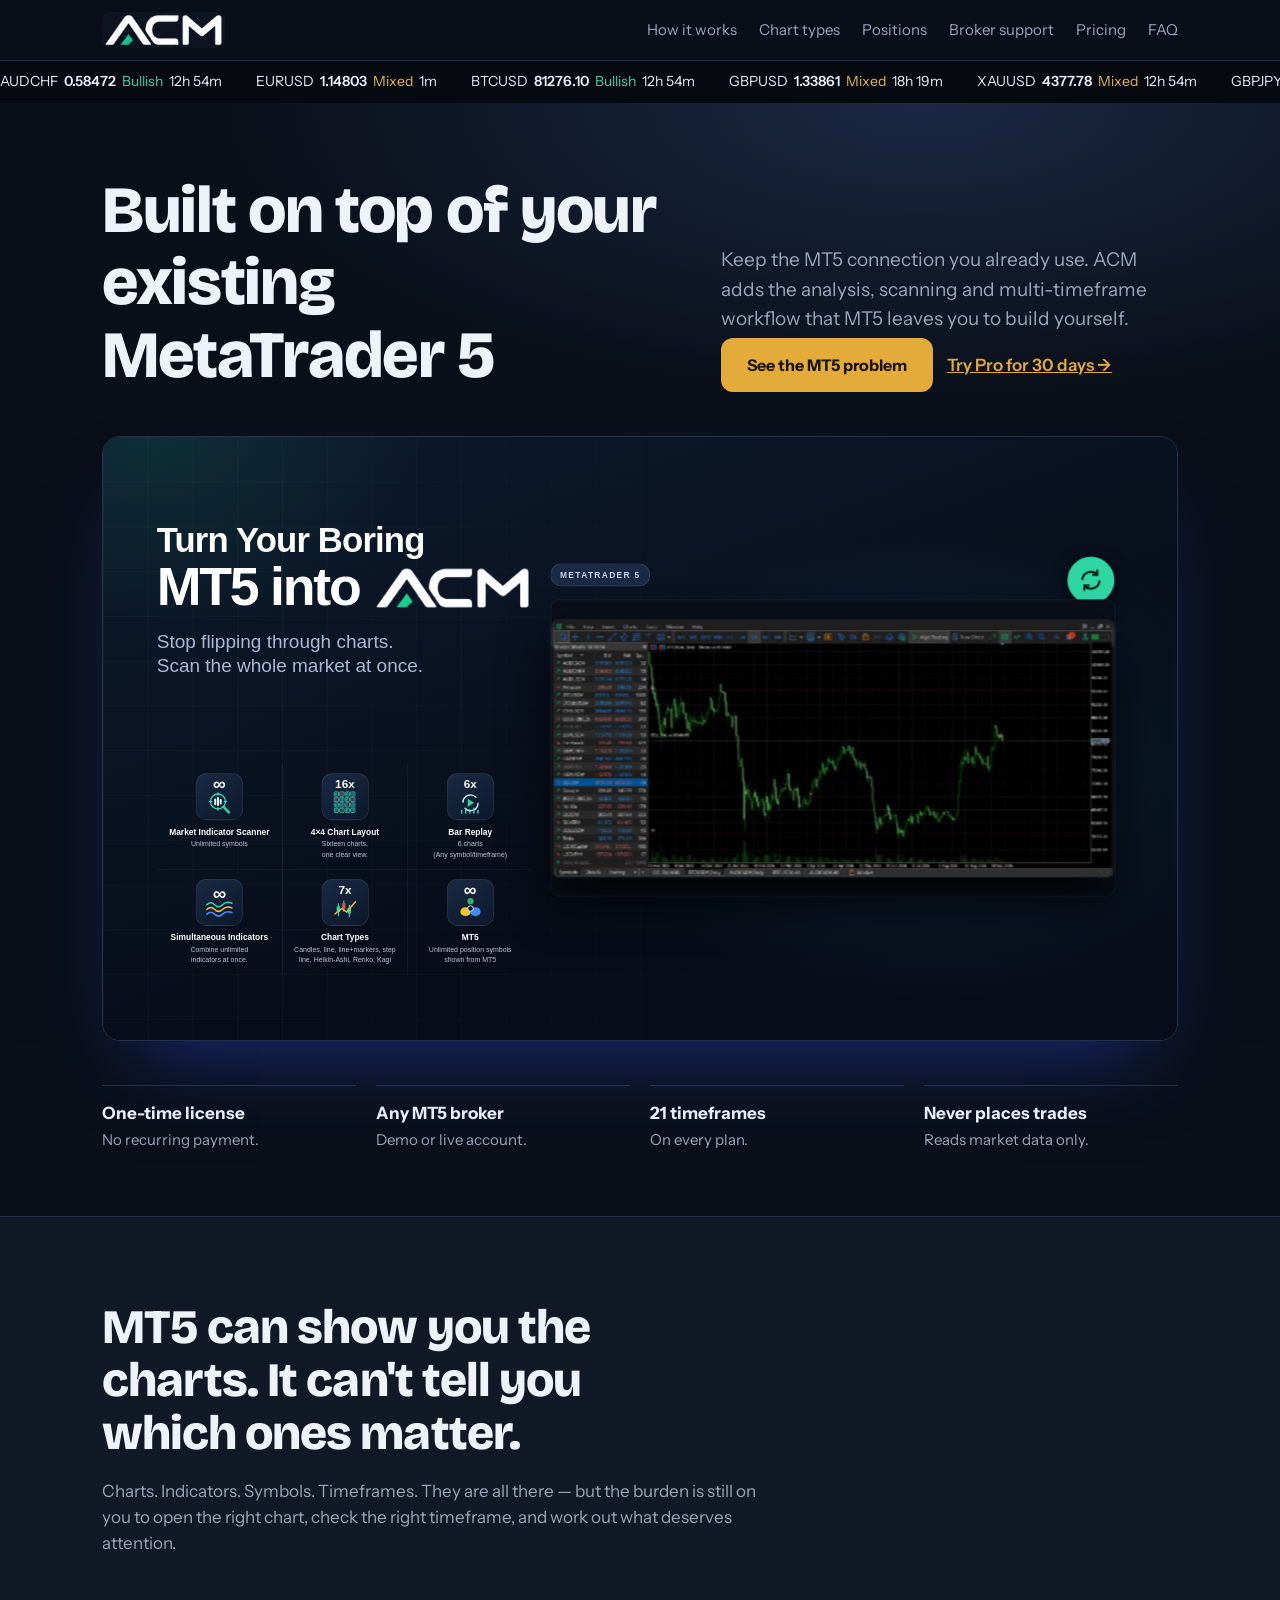
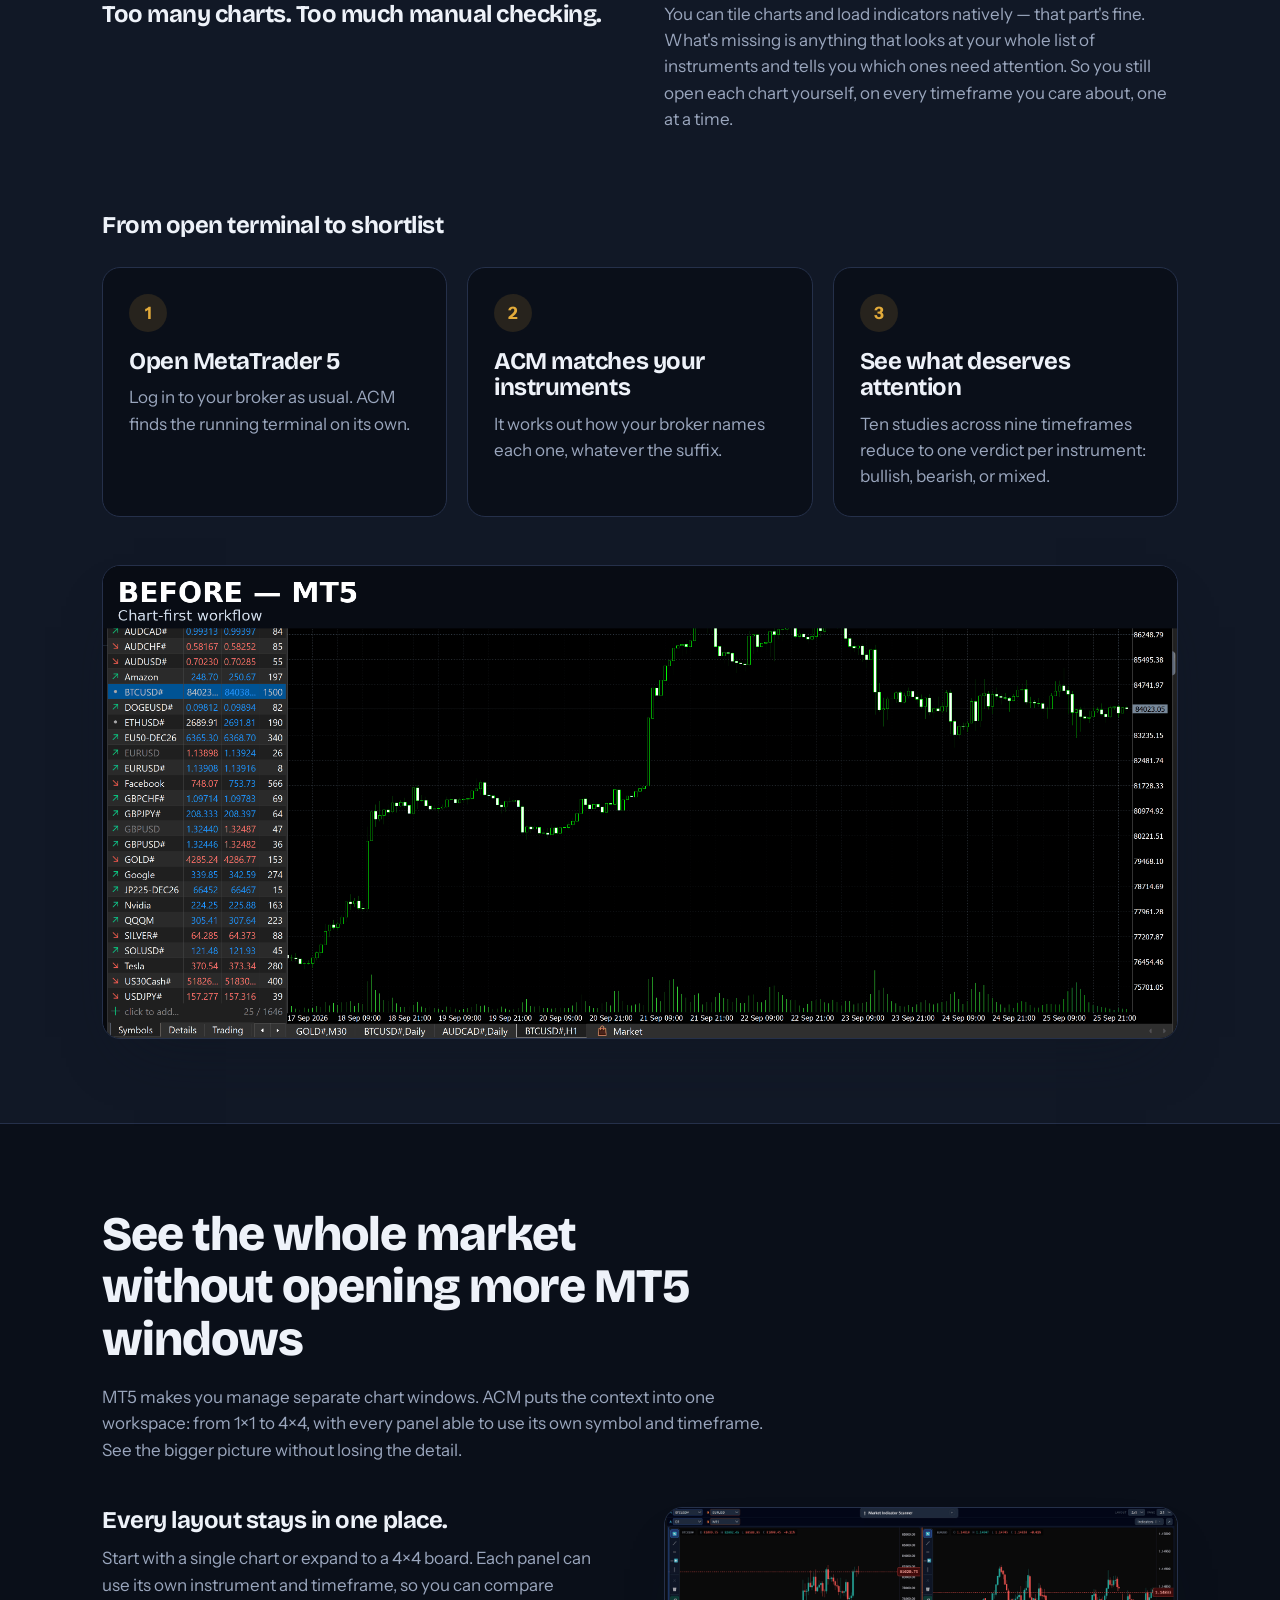
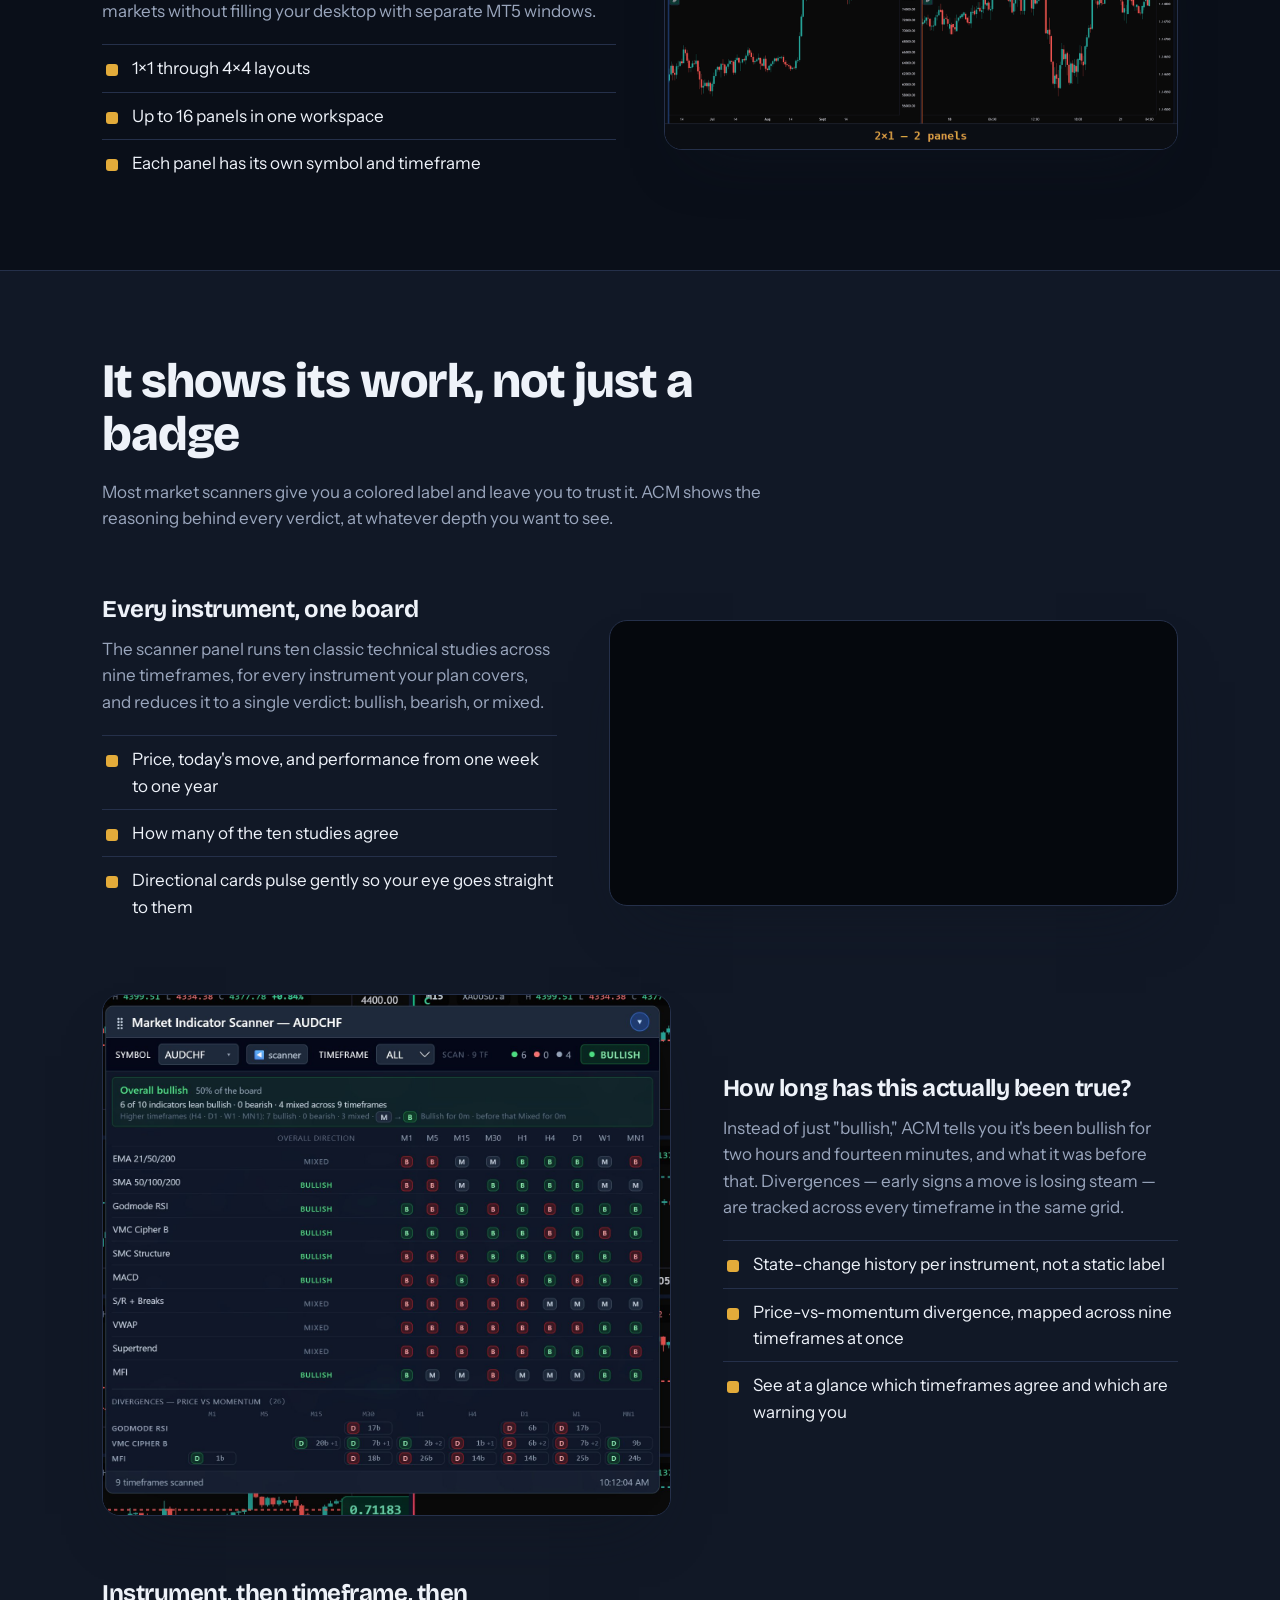
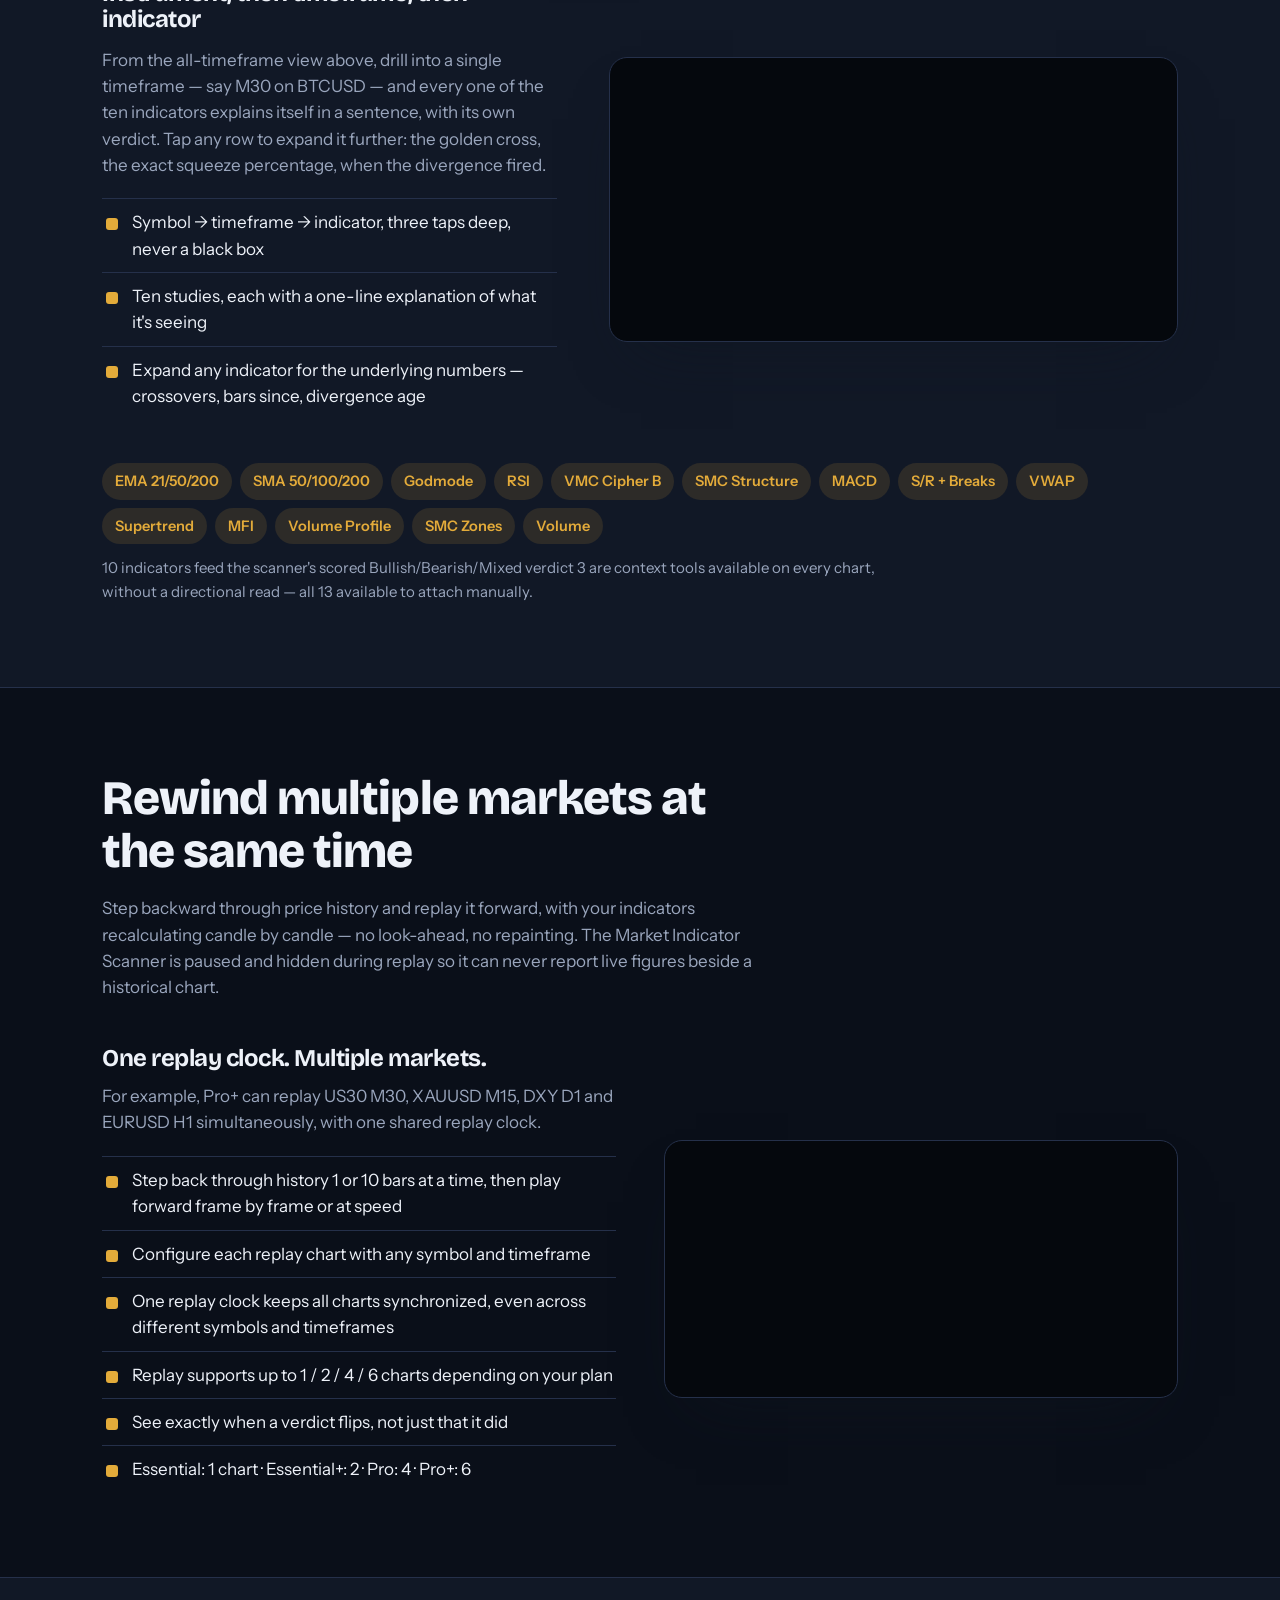
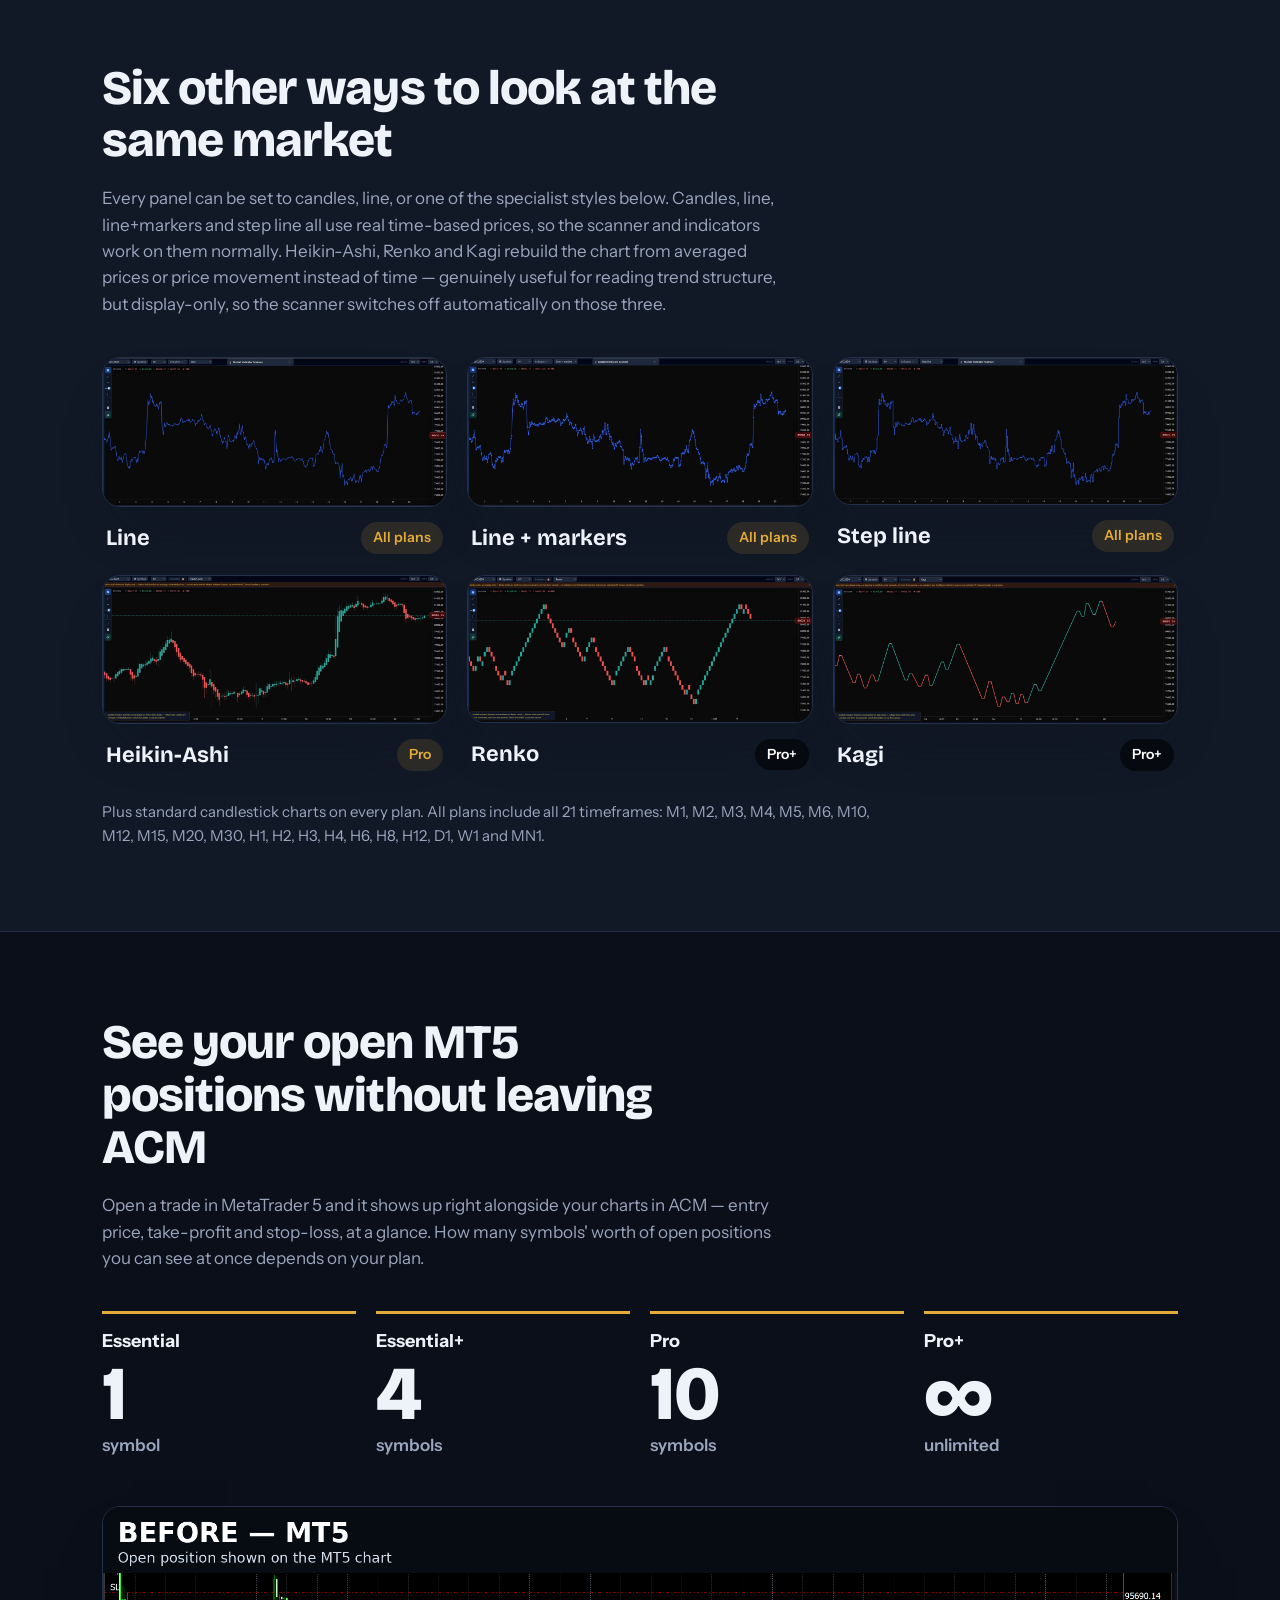
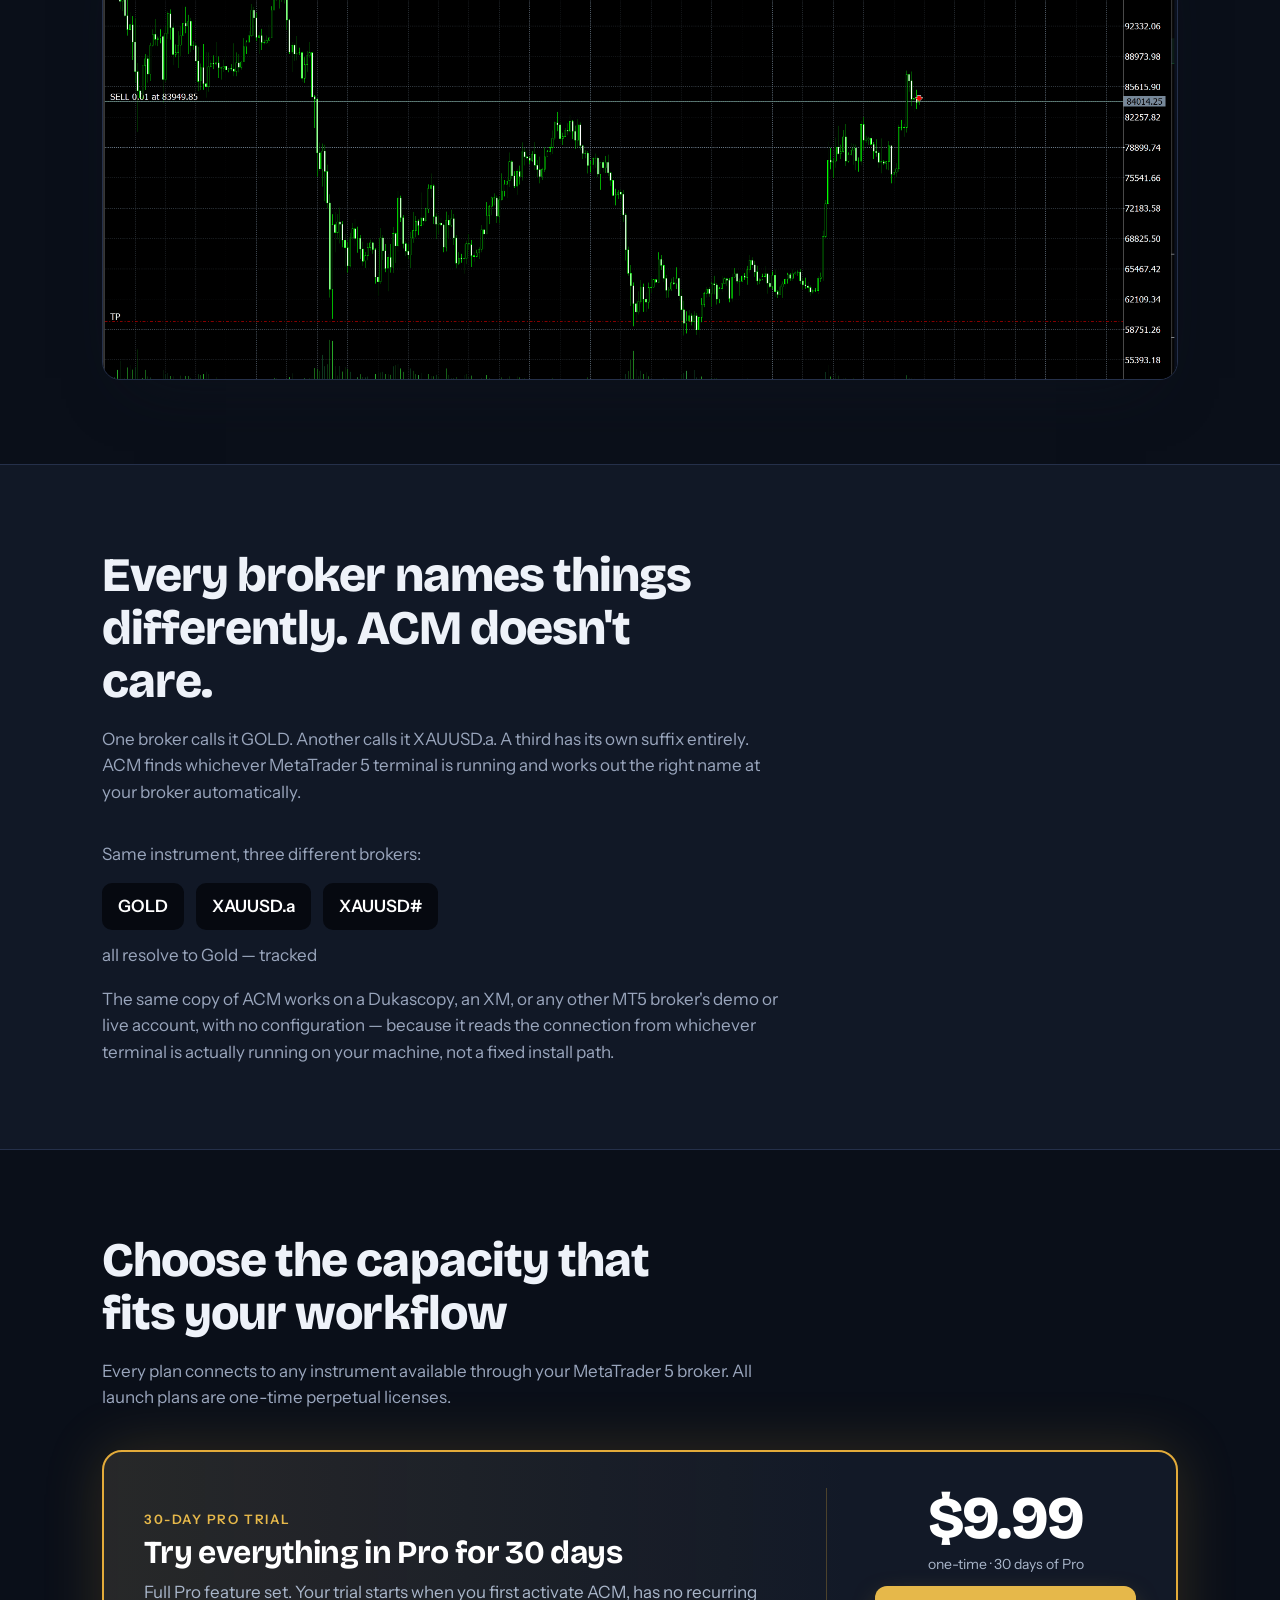
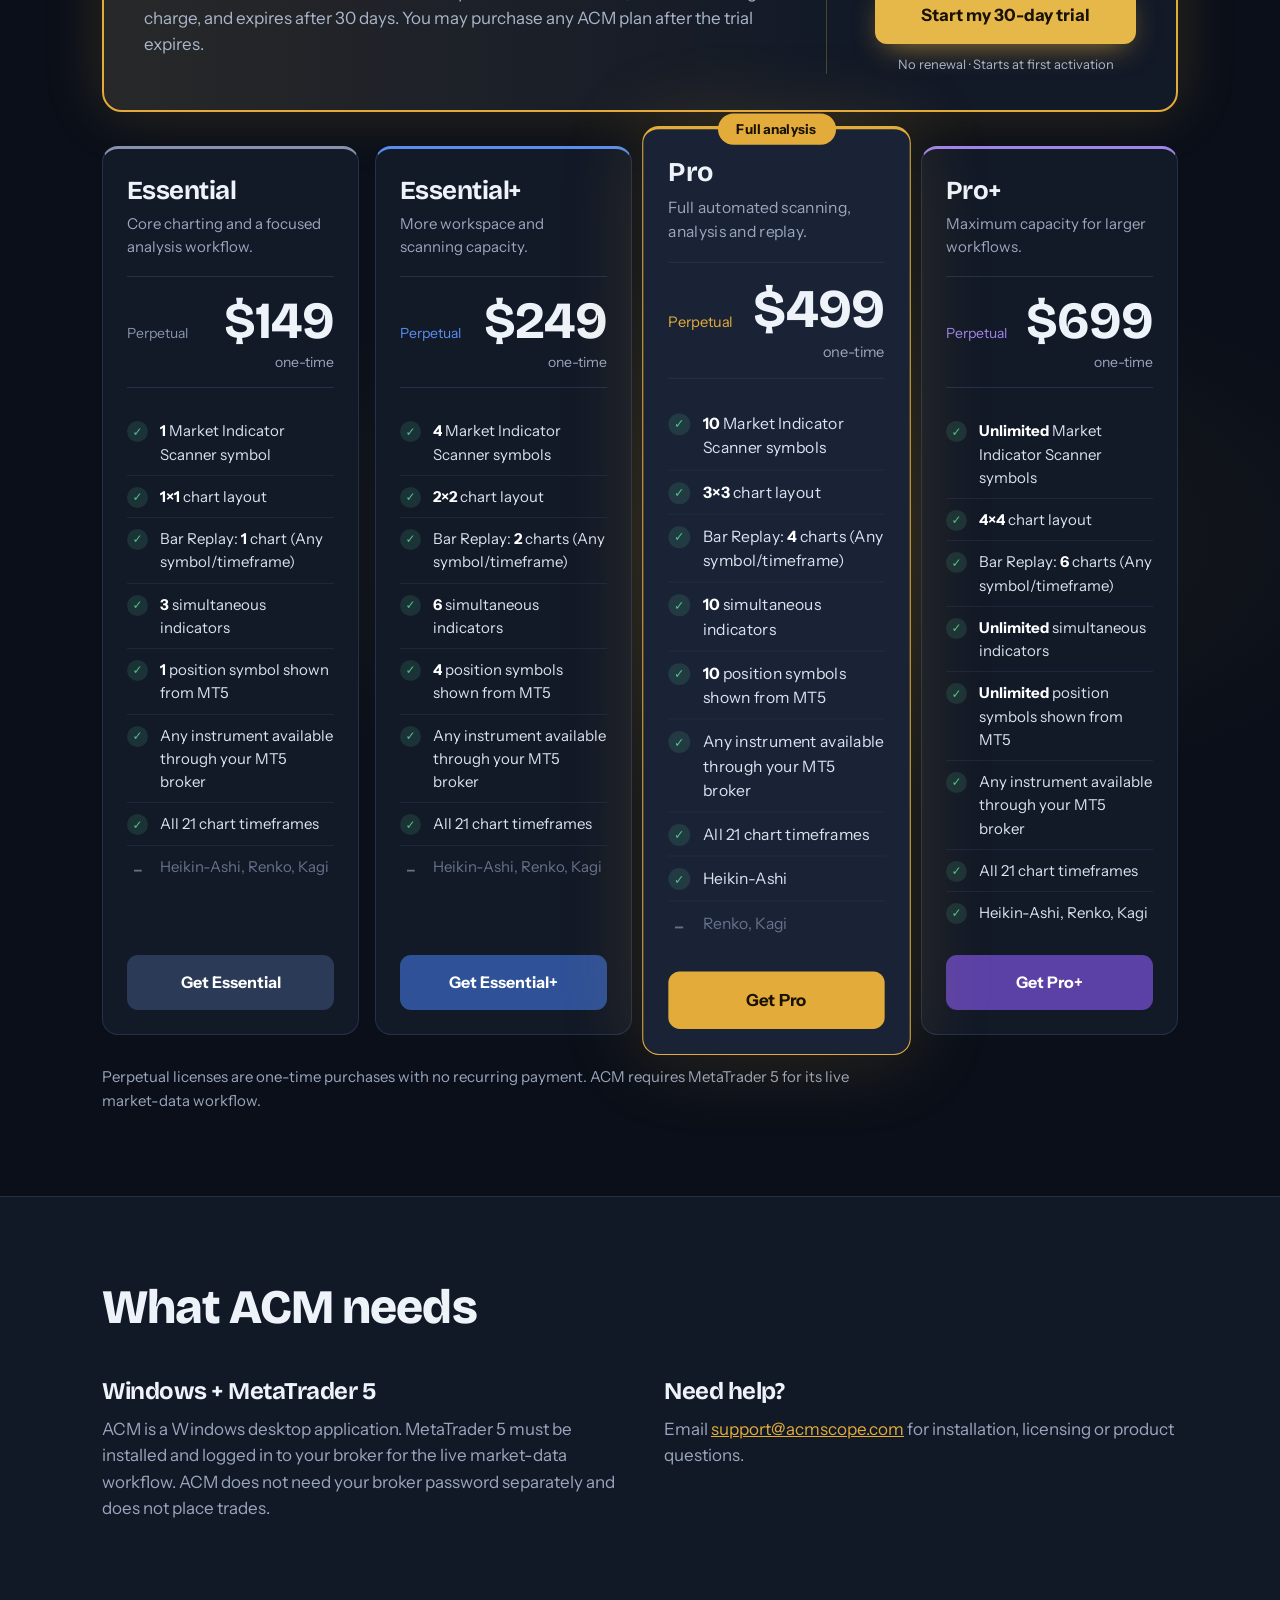
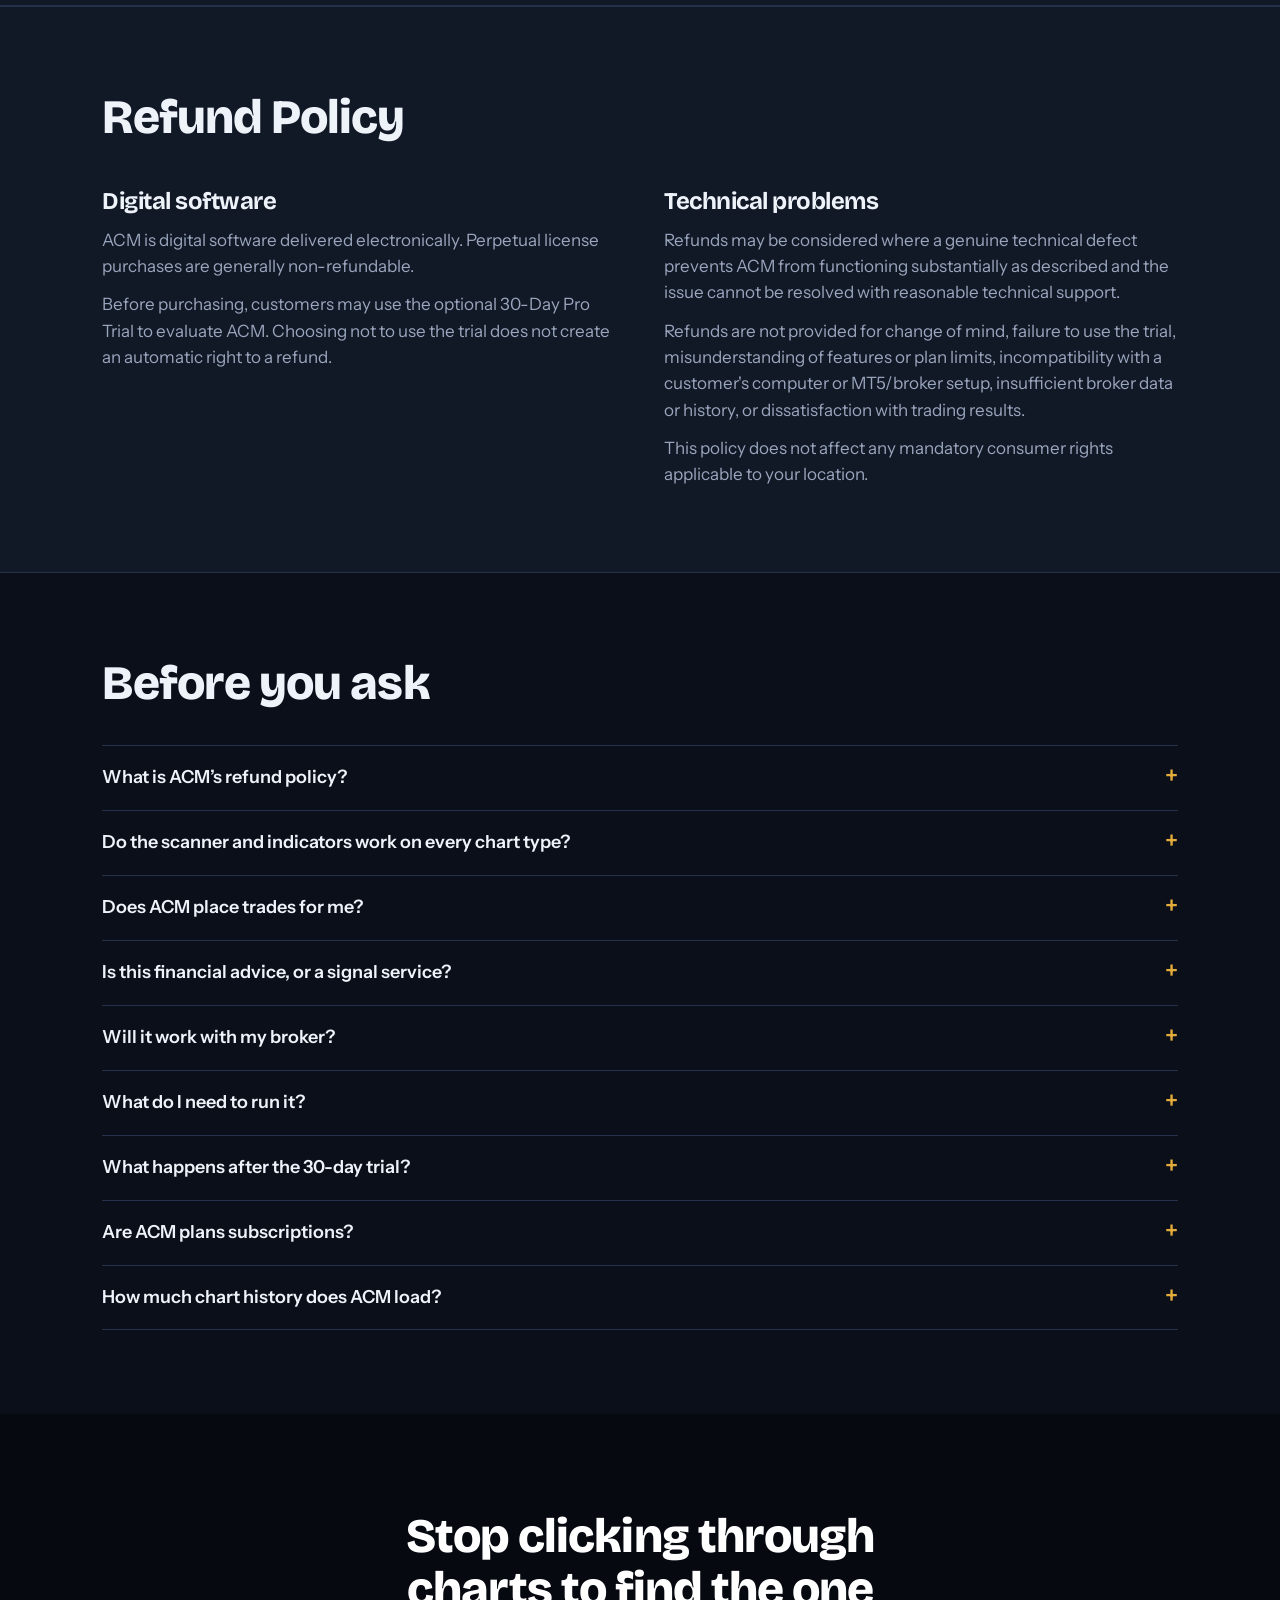
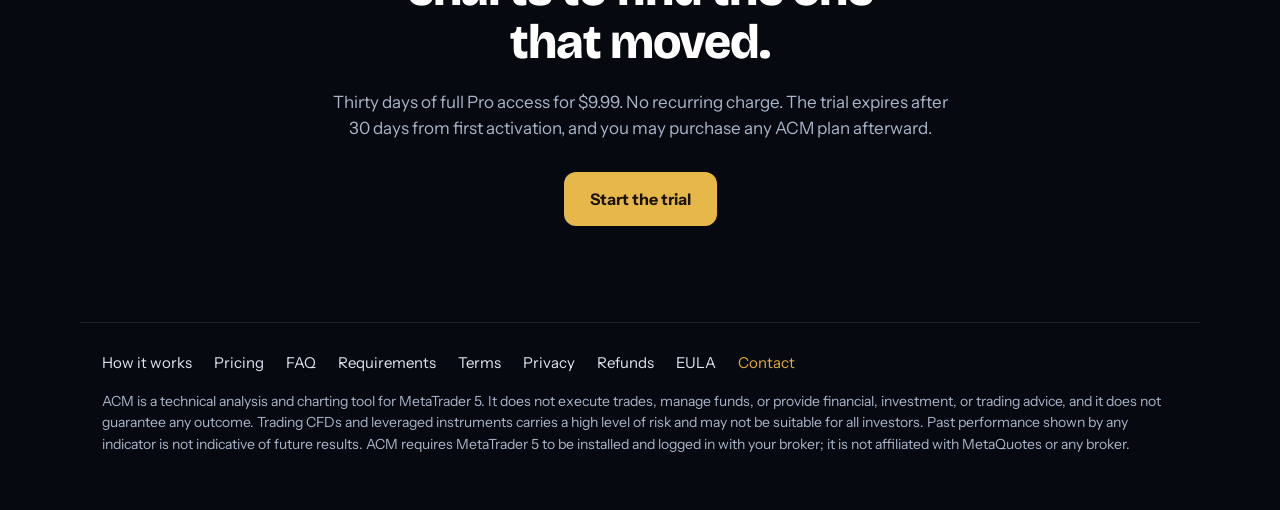
==== index.html @ 2127f586 "Add files via upload" ====
<!DOCTYPE html>
<html lang="en">
<head>
<meta charset="utf-8">
<meta name="viewport" content="width=device-width, initial-scale=1, viewport-fit=cover">
<title>ACM — The market scanner for MetaTrader 5</title>
<meta name="description" content="ACM watches every instrument you follow on MetaTrader 5, runs the technical analysis, and shows you which ones deserve your attention right now.">
<link rel="stylesheet" href="https://fonts.googleapis.com/css2?family=Bricolage+Grotesque:wght@600;700;800&family=Instrument+Sans:wght@400;500;600;700&display=swap">
<style>
:root{--bg:#0a0f19;--panel:#111826;--ink:#eef2f9;--mute:#9aa6bd;--line:#25304a;--night:#060910;--bull:#3fd3ae;--bear:#f0645a;--mix:#e6b84a;--acc:#e3ab3a;--accs:rgba(227,171,58,.13);color-scheme:dark;
box-sizing:border-box;padding-top:env(safe-area-inset-top,0px);padding-bottom:env(safe-area-inset-bottom,0px)}
*,*::before,*::after{box-sizing:inherit}
html{scroll-behavior:smooth;scroll-padding-top:70px}
body{margin:0;background:var(--bg);color:var(--ink);font-family:"Instrument Sans",system-ui,-apple-system,"Segoe UI",sans-serif;line-height:1.55;font-size:17px}
h1,h2,h3{font-family:"Bricolage Grotesque","Instrument Sans",sans-serif;letter-spacing:-.02em;line-height:1.1;margin:0}
a{color:inherit}
.w{max-width:1120px;margin:0 auto;padding:0 22px}
header{position:sticky;top:env(safe-area-inset-top,0px);z-index:9;background:color-mix(in srgb,var(--bg) 88%,transparent);backdrop-filter:blur(10px);border-bottom:1px solid var(--line)}
header .w{display:flex;align-items:center;justify-content:space-between;height:60px;gap:16px}
.logo{font-family:"Bricolage Grotesque",sans-serif;font-weight:800;font-size:24px;text-decoration:none;letter-spacing:-.03em}
nav{display:flex;gap:22px;font-size:15px;overflow-x:auto}
nav a{text-decoration:none;color:var(--mute);white-space:nowrap}nav a:hover{color:var(--ink)}
.tick{background:var(--night);color:#e8edf5;overflow:hidden;white-space:nowrap;font-size:14px}
.tick div{display:inline-flex;gap:34px;padding:10px 0;animation:slide 40s linear infinite}
.tick span b{margin:0 6px;font-weight:600}
.tick i{font-style:normal;margin-right:6px}
.bullish{color:var(--bull)}.mixed{color:var(--mix)}.bearish{color:var(--bear)}
.tick .bullish{color:#3fd3ae}.tick .mixed{color:#e6b84a}
@keyframes slide{to{transform:translateX(-50%)}}
@media (prefers-reduced-motion:reduce){.tick div{animation:none}.dot{animation:none!important}}
.hero{padding:72px 0 64px}
.hero .w{display:grid;grid-template-columns:1.05fr 1fr;gap:48px;align-items:center}
h1{font-size:clamp(38px,5.4vw,66px);font-weight:800}
.hero p{color:var(--mute);font-size:19px;max-width:46ch;margin:22px 0 30px}
.btn{display:inline-block;background:var(--acc);color:#1a1305;font-weight:700;padding:15px 26px;border-radius:12px;text-decoration:none;border:0;font-size:16px}
.btn:hover{background:#fff;color:#1a1305}.btn:focus-visible,a:focus-visible,summary:focus-visible{outline:3px solid var(--acc);outline-offset:3px}
.board{background:var(--night);border-radius:20px;padding:10px;box-shadow:0 30px 60px -30px rgba(15,22,32,.55)}
.row{display:grid;grid-template-columns:1fr auto auto;gap:14px;align-items:center;padding:14px 16px;border-radius:12px;color:#e8edf5;font-size:16px}
.row+.row{border-top:1px solid rgba(255,255,255,.07)}
.row .s{font-weight:700}.row .s small{display:block;font-weight:500;color:#9fb0c8;font-size:14px}
.pill{font-weight:700;font-size:14px;padding:5px 12px;border-radius:99px;display:inline-flex;align-items:center;gap:7px}
.pill.bullish{background:rgba(63,211,174,.14);color:#3fd3ae}.pill.mixed{background:rgba(230,184,74,.14);color:#e6b84a}
.dot{width:8px;height:8px;border-radius:50%;background:currentColor;animation:pulse 2s ease-in-out infinite}
@keyframes pulse{50%{opacity:.25}}
.row.up{background:rgba(63,211,174,.07)}
section{padding:84px 0}
section.alt{background:var(--panel);border-block:1px solid var(--line)}
h2{font-size:clamp(30px,3.9vw,48px);font-weight:800;max-width:20ch}
.lede{color:var(--mute);max-width:62ch;margin:18px 0 0}
.two{display:grid;grid-template-columns:1fr 1fr;gap:48px;margin-top:44px;align-items:start}
h3{font-size:24px;font-weight:700}
.two p{color:var(--mute);margin:12px 0 0}
ul.b{list-style:none;padding:0;margin:20px 0 0}
ul.b li{padding:10px 0 10px 30px;position:relative;border-top:1px solid var(--line)}
ul.b li::before{content:"";position:absolute;left:4px;top:19px;width:12px;height:12px;border-radius:3px;background:var(--acc)}
.grid16{display:grid;grid-template-columns:repeat(4,1fr);gap:8px;background:var(--night);padding:14px;border-radius:18px}
.grid16 i{aspect-ratio:1.5;border-radius:6px;background:#1c2738;display:block}
.grid16 i:nth-child(5n+1){background:linear-gradient(135deg,#1c2738,#2b4bdb)}
.grid16 i:nth-child(7n+2){background:linear-gradient(135deg,#1c2738,#0e9a78)}
.three{display:grid;grid-template-columns:repeat(3,1fr);gap:20px;margin-top:44px}
.card{background:var(--bg);border:1px solid var(--line);border-radius:18px;padding:26px}
.card p{color:var(--mute);margin:12px 0 0}
.chips{display:flex;flex-wrap:wrap;gap:8px;margin:44px 0 12px}
.chips span{background:var(--accs);color:var(--acc);font-weight:600;font-size:14.5px;padding:7px 13px;border-radius:99px}
.note{color:var(--mute);font-size:15px;max-width:80ch;margin:0}
.types{display:grid;grid-template-columns:repeat(3,1fr);gap:20px;margin-top:40px}
.type{background:var(--panel);border:1px solid var(--line);border-radius:18px;padding:22px 24px;display:flex;justify-content:space-between;align-items:center;font-family:"Bricolage Grotesque",sans-serif;font-weight:700;font-size:22px}
.type em{font-family:"Instrument Sans",sans-serif;font-style:normal;font-size:14px;font-weight:600;padding:5px 12px;border-radius:99px;background:var(--accs);color:var(--acc)}
.type.x em{background:var(--night);color:#fff}
.stats{display:grid;grid-template-columns:repeat(4,1fr);gap:20px;margin-top:40px}
.stat{border-top:3px solid var(--acc);padding-top:14px}
.stat .n{font-family:"Bricolage Grotesque",sans-serif;font-size:76px;font-weight:800;line-height:1}
.stat div:last-child{color:var(--mute);font-weight:600}.stat b{display:block;font-size:18px}
.map{display:flex;flex-wrap:wrap;align-items:center;gap:12px;margin-top:36px}
.map span{background:var(--night);color:#fff;font-weight:600;padding:10px 16px;border-radius:10px}
.map p{margin:0;flex-basis:100%;color:var(--mute)}
.trial{display:flex;flex-wrap:wrap;gap:18px 30px;justify-content:space-between;align-items:center;margin-top:40px;background:var(--night);color:#e8edf5;border-radius:20px;padding:28px 32px}
.trial small{color:#e6b84a;font-weight:600;font-size:15px}.trial h3{margin:4px 0 8px;color:#fff}.trial p{margin:0;color:#a9b6ca;max-width:64ch}
.trial a{background:#e6b84a;color:#1a1305;font-weight:700;padding:14px 24px;border-radius:12px;text-decoration:none}
.plans{display:grid;grid-template-columns:repeat(4,1fr);gap:16px;margin-top:34px;align-items:stretch}
.plan{position:relative;background:var(--panel);border:1px solid var(--line);border-radius:20px;padding:26px 22px;display:flex;flex-direction:column}
.plan.pro{border:2px solid var(--acc);transform:scale(1.04);box-shadow:0 30px 60px -30px rgba(43,75,219,.5)}
.plan .badge{position:absolute;top:-14px;left:22px;background:var(--acc);color:#fff;font-weight:700;font-size:13px;padding:4px 14px;border-radius:99px}
.plan h3{font-size:26px}.plan .t{color:var(--mute);font-size:15px;margin:6px 0 18px;min-height:46px}
.pr{padding:14px 0;border-block:1px solid var(--line);display:flex;align-items:baseline;justify-content:space-between;color:var(--mute);font-size:14px}
.pr b{font-family:"Bricolage Grotesque",sans-serif;font-size:46px;color:var(--ink);letter-spacing:-.03em}
.plan ul{list-style:none;padding:0;margin:14px 0 22px;flex:1;font-size:15px}
.plan li{padding:7px 0 7px 26px;position:relative}
.plan li::before{content:"✓";position:absolute;left:0;color:var(--bull);font-weight:700}
.plan li.n{color:var(--mute);opacity:.7}.plan li.n::before{content:"–";color:var(--mute)}
.plan .btn{text-align:center;background:var(--accs);color:var(--acc)}
.plan.pro .btn{background:var(--acc);color:#fff}.plan .btn:hover{background:var(--ink);color:var(--bg)}
details{border-top:1px solid var(--line);padding:18px 0}details:last-of-type{border-bottom:1px solid var(--line)}
summary{cursor:pointer;font-weight:600;font-size:18px;list-style:none;display:flex;justify-content:space-between;gap:20px}
summary::after{content:"+";font-size:24px;line-height:1;color:var(--acc)}details[open] summary::after{content:"–"}
details p{color:var(--mute);margin:12px 0 0;max-width:72ch}
.cta{background:var(--night);color:#fff;text-align:center;padding:96px 0}
.cta h2{margin:0 auto;max-width:18ch;color:#fff}.cta p{color:#a9b6ca;max-width:56ch;margin:20px auto 30px}
.cta .btn{background:#e6b84a;color:#1a1305}
footer{background:var(--night);color:#a9b6ca;padding:0 0 40px;font-size:14px}
footer .w{border-top:1px solid rgba(255,255,255,.1);padding-top:28px}
footer nav{margin-bottom:16px;color:#fff}footer nav a{color:#dfe6f2}
#pricing{background:radial-gradient(900px 400px at 62% 60%,rgba(227,171,58,.09),transparent 70%),#0a0f19;color:#eef2f9}
#pricing .lede,#pricing .note{color:#9aa6bd}
#pricing .trial{border:1px solid #25304a;background:linear-gradient(90deg,rgba(227,171,58,.10),transparent 70%),#121927}
#pricing .trial{display:grid;grid-template-columns:1fr auto;gap:0 56px;align-items:center;border:2px solid var(--acc);box-shadow:0 0 60px rgba(227,171,58,.18);padding:36px 40px}
.trial small{letter-spacing:.12em;font-size:13px}
.trial h3{font-size:32px}
#pricing .trial p{max-width:58ch;font-size:17px}
.tcta{display:flex;flex-direction:column;align-items:stretch;gap:10px;width:310px;padding-left:48px;border-left:1px solid rgba(227,171,58,.28);text-align:center}
.tprice b{display:block;font-family:"Bricolage Grotesque",sans-serif;font-size:60px;font-weight:800;line-height:1;color:#fff;letter-spacing:-.03em}
.tprice em{display:block;font-style:normal;font-size:14px;color:#a9b6ca;margin-top:6px}
.tcta span{font-size:13px;color:#a9b6ca}
#pricing .trial .tcta a{display:block;font-size:17px;padding:16px 20px;box-shadow:0 10px 30px -10px rgba(227,171,58,.7);transition:transform .15s}
#pricing .trial .tcta a:hover{transform:translateY(-2px);background:#fff}
@media (max-width:860px){#pricing .trial{grid-template-columns:1fr;gap:28px;padding:28px 24px}.tcta{width:auto;padding:24px 0 0;border-left:0;border-top:1px solid rgba(227,171,58,.28)}}
#pricing .plan{--a:#8593ad;background:#121927;border:1px solid #25304a;border-top:3px solid var(--a);border-radius:16px;padding:28px 24px 24px}
#pricing .plan:nth-child(2){--a:#5b8def}#pricing .plan:nth-child(3){--a:#e3ab3a}#pricing .plan:nth-child(4){--a:#a084ea}
#pricing .plan.pro{background:#1a2336;border-color:#e3ab3a;transform:scale(1.045);z-index:1;box-shadow:0 0 80px rgba(227,171,58,.18)}
#pricing .plan .badge{background:#e3ab3a;color:#1a1305;left:50%;transform:translateX(-50%);top:-15px;padding:5px 18px}
#pricing .plan h3{color:#eef2f9}#pricing .plan .t{color:#9aa6bd}
.pricebox{display:flex;align-items:baseline;justify-content:space-between;gap:8px;padding:18px 0;border-block:1px solid #25304a;margin-bottom:8px}
.pricebox .k{font-size:14px;color:var(--a)}
.pricebox .price{font-family:"Bricolage Grotesque",sans-serif;font-size:52px;font-weight:700;line-height:1;letter-spacing:-.02em;color:#eef2f9}
.pricebox .price span{font-family:"Instrument Sans",sans-serif;font-size:14px;font-weight:400;color:#9aa6bd;letter-spacing:0;display:block;margin:8px 0 0;text-align:right}
#pricing .plan li{color:#dbe2ef;padding:9px 0 9px 33px;border-bottom:1px solid rgba(37,48,74,.6)}
#pricing .plan li:last-child{border-bottom:0}#pricing .plan li b{color:#fff}
#pricing .plan li::before{width:21px;height:21px;border-radius:50%;background:rgba(79,195,138,.15);color:#4fc38a;font-size:12px;display:grid;place-items:center;top:11px}
#pricing .plan li.n{color:#66728b;opacity:1}#pricing .plan li.n::before{content:"–";background:none;color:#66728b;font-size:16px}
#pricing .plan .btn{background:#2b3a57;color:#fff;padding:15px;border-radius:11px}
#pricing .plan:nth-child(2) .btn{background:#2f5197}#pricing .plan:nth-child(4) .btn{background:#5b41a6}
#pricing .plan.pro .btn{background:#e3ab3a;color:#1a1305}#pricing .plan .btn:hover{filter:brightness(1.14)}
.logo img{height:36px;width:auto;display:block;border-radius:8px}
.hero .w{display:block}.hh{display:grid;grid-template-columns:1.25fr 1fr;gap:48px;align-items:end;margin-bottom:44px}.hh p{margin:0 0 4px}
.media{border-radius:18px;overflow:hidden;border:1px solid var(--line);background:#05080d;box-shadow:0 30px 60px -32px rgba(15,22,32,.6)}
.media img,.media video{display:block;width:100%;height:auto}
.hero .media{box-shadow:0 40px 80px -36px rgba(43,75,219,.55)}
.srow{display:grid;grid-template-columns:1fr 1.25fr;gap:52px;align-items:center;margin-top:64px}.srow.rev{grid-template-columns:1.25fr 1fr}.srow.rev>.media{order:-1}
.srow p{color:var(--mute);margin:14px 0 0}
.types .type{display:block;padding:0;background:none;border:0;margin:0}
.types figcaption{display:flex;justify-content:space-between;align-items:center;padding:14px 4px 0;font-family:"Bricolage Grotesque",sans-serif;font-weight:700;font-size:22px}
.after{margin-top:48px}
@media (max-width:960px){.hh,.srow,.srow.rev{grid-template-columns:1fr;gap:28px}.srow.rev>.media{order:0}}
.hero{background:radial-gradient(1000px 420px at 72% 0%,rgba(91,141,239,.20),transparent 70%)}
.navcta{background:var(--acc);color:#1a1305;font-weight:700;font-size:14px;padding:9px 16px;border-radius:10px;text-decoration:none;white-space:nowrap}
.navcta:hover{background:#fff}
a[href^="mailto"]{color:var(--acc)}
.facts{display:grid;grid-template-columns:repeat(4,1fr);gap:20px;margin-top:44px}
.facts div{border-top:1px solid var(--line);padding-top:14px}.facts b{display:block;font-size:17px}.facts span{color:var(--mute);font-size:15px}
.steps{display:grid;grid-template-columns:repeat(3,1fr);gap:20px;margin-top:28px}
.step{background:var(--bg);border:1px solid var(--line);border-radius:18px;padding:26px}
.step i{font-style:normal;display:grid;place-items:center;width:38px;height:38px;border-radius:50%;background:var(--accs);color:var(--acc);font-weight:800;margin-bottom:16px}
.step p{color:var(--mute);margin:10px 0 0}
@media (max-width:960px){.facts{grid-template-columns:repeat(2,1fr)}.steps{grid-template-columns:1fr}}
@media (max-width:960px){.hero .w,.two{grid-template-columns:1fr}.three,.types{grid-template-columns:1fr}.stats,.plans{grid-template-columns:repeat(2,1fr)}.plan.pro{transform:none}}
@media (max-width:560px){.stats,.plans{grid-template-columns:1fr}header nav{display:none}}

/* ACM animated hero (scoped) */
#acm-hero{width:100%;position:relative;overflow:hidden;background:#070d18;border-radius:18px;border:1px solid var(--line);box-shadow:0 40px 80px -36px rgba(43,75,219,.55)}#acm-hero *{box-sizing:border-box;margin:0}#acm-hero h3,#acm-hero p,#acm-hero em{font-family:inherit;letter-spacing:normal;line-height:normal;max-width:none}#acm-hero .item h3{font-size:15px;font-weight:700;margin-bottom:6px}#acm-hero .item p{color:#b9c4dc;font-size:12.5px;line-height:1.4}#acm-hero .h .c{font-family:inherit}#acm-hero #acm-stage{position:absolute;left:0;top:0;width:1920px;height:1080px;transform-origin:0 0;overflow:hidden;color:#fff;font-family:"Helvetica Neue",Arial,"Liberation Sans",sans-serif}#acm-hero .bg{position:absolute;inset:0;background:radial-gradient(900px 600px at 78% 55%,#1b4a6a55,transparent 70%),radial-gradient(700px 500px at 5% 0%,#12805f33,transparent 70%),linear-gradient(160deg,#0d1a2e,#070d18 65%)}#acm-hero .grid{position:absolute;inset:0;background-image:linear-gradient(#ffffff08 1px,transparent 1px),linear-gradient(90deg,#ffffff08 1px,transparent 1px);background-size:80px 80px;-webkit-mask-image:linear-gradient(90deg,#000,transparent 85%);mask-image:linear-gradient(90deg,#000,transparent 85%)}#acm-hero .h{position:absolute;left:96px;top:150px;width:760px}#acm-hero .h .a{font-size:62px;font-weight:700;letter-spacing:-1.5px;line-height:1.1}#acm-hero .h .b{font-size:96px;font-weight:800;letter-spacing:-4px;line-height:1.05;white-space:nowrap}#acm-hero .h .c{font-size:34px;line-height:1.3;color:#a9b8d6;margin-top:24px}#acm-hero .feat{display:grid;grid-template-columns:repeat(3,224px)}#acm-hero .item{text-align:center;padding:16px 10px 18px;border-left:1px solid #ffffff1f}#acm-hero .item:nth-child(3n+1){border-left:0}#acm-hero .item:nth-child(-n+3){border-bottom:1px solid #ffffff14}#acm-hero .ic{width:84px;height:84px;margin:0 auto 12px;border-radius:19px;background:linear-gradient(145deg,#1a2a44,#0c182b);border:1px solid #ffffff22;display:flex;align-items:center;justify-content:center}#acm-hero .ic svg{width:56px;height:56px}#acm-hero .ic.n{flex-direction:column}#acm-hero .ic.n svg{width:44px;height:44px}#acm-hero .ic.n em{font-style:normal;font-weight:800;font-size:21px;line-height:21px;margin-bottom:1px}#acm-hero .item h3{font-size:15px;font-weight:700;margin-bottom:6px}#acm-hero .item p{color:#b9c4dc;font-size:12.5px;line-height:1.4}#acm-hero .feat{position:absolute;left:96px;top:585px}#acm-hero .in{opacity:0;transform:translateY(26px);animation:ah-up .9s ease-out forwards}#acm-hero .persp{position:absolute;left:800px;top:290px;width:1010px;height:532px;perspective:2600px;opacity:0;animation:ah-up 1s .5s ease-out forwards}#acm-hero .card{position:absolute;inset:0;transform-style:preserve-3d;animation:ah-flip 10s 1.6s ease-in-out infinite}#acm-hero .face{position:absolute;left:0;width:100%;backface-visibility:hidden;-webkit-backface-visibility:hidden;border-radius:14px;overflow:hidden;border:1px solid #ffffff2b;box-shadow:0 40px 90px #000c}#acm-hero .face img{display:block;width:100%}#acm-hero .f1{top:35px}#acm-hero .f2{top:0;transform:rotateY(180deg)}#acm-hero .tag{position:absolute;left:800px;top:226px;font-size:15px;font-weight:700;letter-spacing:.16em;text-transform:uppercase;padding:8px 16px;border-radius:20px}#acm-hero .t1{background:#1a2a44;border:1px solid #ffffff33;color:#c8d4ea;animation:ah-ta 10s 1.6s infinite}#acm-hero .t2{background:#2fd6a4;color:#062018;opacity:0;animation:ah-tb 10s 1.6s infinite}#acm-hero .badge{position:absolute;left:1724px;top:214px;width:84px;height:84px;border-radius:50%;background:#2fd6a4;display:flex;align-items:center;justify-content:center;box-shadow:0 10px 30px #000a;animation:ah-spin 10s 1.6s ease-in-out infinite}@keyframes ah-up{to{opacity:1;transform:none}}@keyframes ah-flip{0%,28%{transform:rotateY(0) scale(1)}34%{transform:rotateY(90deg) scale(1.05)}40%,88%{transform:rotateY(180deg) scale(1)}94%{transform:rotateY(270deg) scale(1.05)}100%{transform:rotateY(360deg) scale(1)}}@keyframes ah-ta{0%,30%{opacity:1}36%,90%{opacity:0}96%,100%{opacity:1}}@keyframes ah-tb{0%,30%{opacity:0}36%,90%{opacity:1}96%,100%{opacity:0}}@keyframes ah-spin{0%,28%{transform:rotate(0)}40%,88%{transform:rotate(360deg)}100%{transform:rotate(720deg)}}@media (prefers-reduced-motion:reduce){#acm-hero .in,#acm-hero .persp{animation:none;opacity:1;transform:none}#acm-hero .card,#acm-hero .badge,#acm-hero .t1,#acm-hero .t2{animation:none}#acm-hero .card{transform:rotateY(180deg)}#acm-hero .t1{opacity:0}#acm-hero .t2{opacity:1}}
</style>
</head>
<body id="top">
<header><div class="w"><a class="logo" href="#top"><img src="assets/img/acm-logo-wordmark.png" alt="ACM logo"></a><nav><a href="#how-it-works">How it works</a><a href="#chart-types">Chart types</a><a href="#positions">Positions</a><a href="#brokers">Broker support</a><a href="#pricing">Pricing</a><a href="#faq">FAQ</a></nav></div></header>
<div class="tick" id="tick" aria-hidden="true"></div>

<div class="hero"><div class="w">
<div class="hh"><h1>Built on top of your existing MetaTrader 5</h1><div><p>Keep the MT5 connection you already use. ACM adds the analysis, scanning and multi-timeframe workflow that MT5 leaves you to build yourself.</p><a class="btn" href="#mt5-pain">See the MT5 problem</a><a href="#pricing" style="display:inline-block;margin-left:14px;color:var(--acc);font-weight:600">Try Pro for 30 days →</a></div></div>
<div id="acm-hero" role="img" aria-label="Turn your boring MT5 into ACM: scan the whole market at once. Market Indicator Scanner, 4×4 chart layout, Bar Replay, simultaneous indicators, seven chart types and MT5 position symbols."><div id="acm-stage" aria-hidden="true">
<div class="bg"></div><div class="grid"></div>
<div class="h"><div class="a in">Turn Your Boring</div><div class="b in" style="animation-delay:.15s">MT5 into <img src="[data-uri]" alt="ACM" style="height:70px;vertical-align:-4px;margin-left:8px"></div><div class="c in" style="animation-delay:.3s">Stop flipping through charts.<br>Scan the whole market at once.</div></div>
<div class="feat"><div class="item in" style="animation-delay:0.70s"><div class="ic n"><em style="font-size:32px">∞</em><svg viewBox="0 0 72 72" fill="none" stroke-linecap="round"><circle cx="32" cy="32" r="22" stroke="#2fd6a4" stroke-width="4"/><path d="M32 6v8M32 50v8M6 32h8M50 32h8" stroke="#5ad0e8" stroke-width="3"/><path d="M24 40V26M32 42V22M40 38V28" stroke="#dff6ff" stroke-width="6"/><path d="M48 48l16 16" stroke="#2fd6a4" stroke-width="7"/></svg></div><h3>Market Indicator Scanner</h3><p>Unlimited symbols</p></div><div class="item in" style="animation-delay:0.82s"><div class="ic n"><em>16x</em><svg viewBox="0 0 72 72" fill="none"><rect x="4.0" y="4.0" width="12.5" height="12.5" rx="2" stroke="#3fe0d0" stroke-width="2"/><path d="M7.8 7.8v5.0M11.5 6.8v6.2" stroke="#2fd6a4" stroke-width="2" stroke-linecap="round"/><rect x="20.0" y="4.0" width="12.5" height="12.5" rx="2" stroke="#3fe0d0" stroke-width="2"/><path d="M23.8 7.8v5.0M27.5 6.8v6.2" stroke="#e5484d" stroke-width="2" stroke-linecap="round"/><rect x="36.0" y="4.0" width="12.5" height="12.5" rx="2" stroke="#3fe0d0" stroke-width="2"/><path d="M39.8 7.8v5.0M43.5 6.8v6.2" stroke="#3fe0d0" stroke-width="2" stroke-linecap="round"/><rect x="52.0" y="4.0" width="12.5" height="12.5" rx="2" stroke="#3fe0d0" stroke-width="2"/><path d="M55.8 7.8v5.0M59.5 6.8v6.2" stroke="#2fd6a4" stroke-width="2" stroke-linecap="round"/><rect x="4.0" y="20.0" width="12.5" height="12.5" rx="2" stroke="#3fe0d0" stroke-width="2"/><path d="M7.8 23.8v5.0M11.5 22.8v6.2" stroke="#e5484d" stroke-width="2" stroke-linecap="round"/><rect x="20.0" y="20.0" width="12.5" height="12.5" rx="2" stroke="#3fe0d0" stroke-width="2"/><path d="M23.8 23.8v5.0M27.5 22.8v6.2" stroke="#3fe0d0" stroke-width="2" stroke-linecap="round"/><rect x="36.0" y="20.0" width="12.5" height="12.5" rx="2" stroke="#3fe0d0" stroke-width="2"/><path d="M39.8 23.8v5.0M43.5 22.8v6.2" stroke="#2fd6a4" stroke-width="2" stroke-linecap="round"/><rect x="52.0" y="20.0" width="12.5" height="12.5" rx="2" stroke="#3fe0d0" stroke-width="2"/><path d="M55.8 23.8v5.0M59.5 22.8v6.2" stroke="#e5484d" stroke-width="2" stroke-linecap="round"/><rect x="4.0" y="36.0" width="12.5" height="12.5" rx="2" stroke="#3fe0d0" stroke-width="2"/><path d="M7.8 39.8v5.0M11.5 38.8v6.2" stroke="#3fe0d0" stroke-width="2" stroke-linecap="round"/><rect x="20.0" y="36.0" width="12.5" height="12.5" rx="2" stroke="#3fe0d0" stroke-width="2"/><path d="M23.8 39.8v5.0M27.5 38.8v6.2" stroke="#2fd6a4" stroke-width="2" stroke-linecap="round"/><rect x="36.0" y="36.0" width="12.5" height="12.5" rx="2" stroke="#3fe0d0" stroke-width="2"/><path d="M39.8 39.8v5.0M43.5 38.8v6.2" stroke="#e5484d" stroke-width="2" stroke-linecap="round"/><rect x="52.0" y="36.0" width="12.5" height="12.5" rx="2" stroke="#3fe0d0" stroke-width="2"/><path d="M55.8 39.8v5.0M59.5 38.8v6.2" stroke="#3fe0d0" stroke-width="2" stroke-linecap="round"/><rect x="4.0" y="52.0" width="12.5" height="12.5" rx="2" stroke="#3fe0d0" stroke-width="2"/><path d="M7.8 55.8v5.0M11.5 54.8v6.2" stroke="#2fd6a4" stroke-width="2" stroke-linecap="round"/><rect x="20.0" y="52.0" width="12.5" height="12.5" rx="2" stroke="#3fe0d0" stroke-width="2"/><path d="M23.8 55.8v5.0M27.5 54.8v6.2" stroke="#e5484d" stroke-width="2" stroke-linecap="round"/><rect x="36.0" y="52.0" width="12.5" height="12.5" rx="2" stroke="#3fe0d0" stroke-width="2"/><path d="M39.8 55.8v5.0M43.5 54.8v6.2" stroke="#3fe0d0" stroke-width="2" stroke-linecap="round"/><rect x="52.0" y="52.0" width="12.5" height="12.5" rx="2" stroke="#3fe0d0" stroke-width="2"/><path d="M55.8 55.8v5.0M59.5 54.8v6.2" stroke="#2fd6a4" stroke-width="2" stroke-linecap="round"/></svg></div><h3>4×4 Chart Layout</h3><p>Sixteen charts,<br>one clear view.</p></div><div class="item in" style="animation-delay:0.94s"><div class="ic n"><em>6x</em><svg viewBox="0 0 72 72" fill="none"><path d="M14 34a22 22 0 0 1 38-14M58 38a22 22 0 0 1-38 14" stroke="#dff6ff" stroke-width="4" stroke-linecap="round"/><path d="M28 24l18 12-18 12z" fill="#2fd6a4"/><path d="M10 66V58M22 66V54M34 66V56M46 66V52M58 66V58" stroke="#3fe0d0" stroke-width="4" stroke-linecap="round"/></svg></div><h3>Bar Replay</h3><p>6 charts<br>(Any symbol/timeframe)</p></div><div class="item in" style="animation-delay:1.06s"><div class="ic"><svg viewBox="0 0 80 80" fill="none" stroke-linecap="round"><text x="40" y="34" text-anchor="middle" font-size="48" font-weight="800" fill="#fff" font-family="Arial">∞</text><path d="M8 46q10-10 20 0t20 0 24-4" stroke="#2fd6a4" stroke-width="4"/><path d="M8 58q10-10 20 0t20 0 24-4" stroke="#f2c230" stroke-width="4"/><path d="M8 70q10-10 20 0t20 0 24-4" stroke="#3f8cff" stroke-width="4"/></svg></div><h3>Simultaneous Indicators</h3><p>Combine unlimited<br>indicators at once.</p></div><div class="item in" style="animation-delay:1.18s"><div class="ic n"><em>7x</em><svg viewBox="0 0 72 72" fill="none" stroke-linecap="round"><path d="M16 22v34M32 14v30M48 26v34" stroke="#3fe0d0" stroke-width="3"/><rect x="11" y="30" width="10" height="16" fill="#2fd6a4"/><rect x="27" y="20" width="10" height="16" fill="#e5484d"/><rect x="43" y="34" width="10" height="16" fill="#2fd6a4"/><path d="M6 52L26 36l14 10L66 16" stroke="#f2c230" stroke-width="4" stroke-linejoin="round"/></svg></div><h3>Chart Types</h3><p>Candles, line, line+markers, step line, Heikin-Ashi, Renko, Kagi</p></div><div class="item in" style="animation-delay:1.30s"><div class="ic n"><em style="font-size:32px">∞</em><svg viewBox="0 0 80 80"><circle cx="40" cy="16" r="10" fill="#2fb36b"/><ellipse cx="24" cy="50" rx="17" ry="14" fill="#f2c230"/><ellipse cx="56" cy="50" rx="17" ry="14" fill="#3f8cff"/><circle cx="40" cy="40" r="9" fill="#0c182b" stroke="#dff6ff" stroke-width="3"/></svg></div><h3>MT5</h3><p>Unlimited position symbols<br>shown from MT5</p></div></div>
<div class="tag t1">MetaTrader 5</div><div class="tag t2">With ACM</div>
<div class="badge"><svg width="46" height="46" viewBox="0 0 48 48" fill="none" stroke="#062018" stroke-width="4" stroke-linecap="round" stroke-linejoin="round"><path d="M8 22a16 16 0 0 1 28-8"/><path d="M36 6v8h-8"/><path d="M40 26a16 16 0 0 1-28 8"/><path d="M12 42v-8h8"/></svg></div>
<div class="persp"><div class="card"><div class="face f1"><img src="[data-uri]" alt="MetaTrader 5"></div><div class="face f2"><img src="[data-uri]" alt="ACM on MetaTrader 5"></div></div></div>
</div></div>
<div class="facts"><div><b>One-time license</b><span>No recurring payment.</span></div><div><b>Any MT5 broker</b><span>Demo or live account.</span></div><div><b>21 timeframes</b><span>On every plan.</span></div><div><b>Never places trades</b><span>Reads market data only.</span></div></div>
</div></div>

<section class="alt" id="mt5-pain"><div class="w">
<h2>MT5 can show you the charts. It can't tell you which ones matter.</h2>
<p class="lede">Charts. Indicators. Symbols. Timeframes. They are all there — but the burden is still on you to open the right chart, check the right timeframe, and work out what deserves attention.</p>
<div class="two"><h3>Too many charts. Too much manual checking.</h3><p style="margin:0">You can tile charts and load indicators natively — that part's fine. What's missing is anything that looks at your whole list of instruments and tells you which ones need attention. So you still open each chart yourself, on every timeframe you care about, one at a time.</p></div>
<h3 style="margin-top:80px">From open terminal to shortlist</h3>
<div class="steps"><div class="step"><i>1</i><h3>Open MetaTrader 5</h3><p>Log in to your broker as usual. ACM finds the running terminal on its own.</p></div><div class="step"><i>2</i><h3>ACM matches your instruments</h3><p>It works out how your broker names each one, whatever the suffix.</p></div><div class="step"><i>3</i><h3>See what deserves attention</h3><p>Ten studies across nine timeframes reduce to one verdict per instrument: bullish, bearish, or mixed.</p></div></div>
<div class="media after"><img src="assets/img/acm-mt5-before-after-v2.gif" alt="Before and after comparison: MT5 chart workflow first, then ACM analysis workflow"></div>
</div></section>

<section id="how-it-works"><div class="w">
<h2>See the whole market without opening more MT5 windows</h2>
<p class="lede">MT5 makes you manage separate chart windows. ACM puts the context into one workspace: from 1×1 to 4×4, with every panel able to use its own symbol and timeframe. See the bigger picture without losing the detail.</p>
<div class="two"><div><h3>Every layout stays in one place.</h3><p>Start with a single chart or expand to a 4×4 board. Each panel can use its own instrument and timeframe, so you can compare markets without filling your desktop with separate MT5 windows.</p>
<ul class="b"><li>1×1 through 4×4 layouts</li><li>Up to 16 panels in one workspace</li><li>Each panel has its own symbol and timeframe</li></ul></div>
<div class="media"><img src="assets/img/layouts-cycle.gif" alt="ACM cycling through chart layouts from 1x1 up to 4x4, with each panel on its own symbol and timeframe"></div></div>
</div></section>

<section class="alt"><div class="w">
<h2>It shows its work, not just a badge</h2>
<p class="lede">Most market scanners give you a colored label and leave you to trust it. ACM shows the reasoning behind every verdict, at whatever depth you want to see.</p>
<div class="srow"><div><h3>Every instrument, one board</h3><p>The scanner panel runs ten classic technical studies across nine timeframes, for every instrument your plan covers, and reduces it to a single verdict: bullish, bearish, or mixed.</p><ul class="b"><li>Price, today's move, and performance from one week to one year</li><li>How many of the ten studies agree</li><li>Directional cards pulse gently so your eye goes straight to them</li></ul></div><div class="media"><video autoplay muted loop playsinline><source src="assets/img/01the-snapshot.mp4" type="video/mp4"></video></div></div>
<div class="srow rev"><div><h3>How long has this actually been true?</h3><p>Instead of just "bullish," ACM tells you it's been bullish for two hours and fourteen minutes, and what it was before that. Divergences — early signs a move is losing steam — are tracked across every timeframe in the same grid.</p><ul class="b"><li>State-change history per instrument, not a static label</li><li>Price-vs-momentum divergence, mapped across nine timeframes at once</li><li>See at a glance which timeframes agree and which are warning you</li></ul></div><div class="media"><img src="assets/img/scanner-detail.jpg" alt="Detailed breakdown of a single instrument across nine timeframes with a divergence grid"></div></div>
<div class="srow"><div><h3>Instrument, then timeframe, then indicator</h3><p>From the all-timeframe view above, drill into a single timeframe — say M30 on BTCUSD — and every one of the ten indicators explains itself in a sentence, with its own verdict. Tap any row to expand it further: the golden cross, the exact squeeze percentage, when the divergence fired.</p><ul class="b"><li>Symbol → timeframe → indicator, three taps deep, never a black box</li><li>Ten studies, each with a one-line explanation of what it's seeing</li><li>Expand any indicator for the underlying numbers — crossovers, bars since, divergence age</li></ul></div><div class="media"><video autoplay muted loop playsinline><source src="assets/img/03the-reasoning.mp4" type="video/mp4"></video></div></div>
<div class="chips" id="chips"></div>
<p class="note">10 indicators feed the scanner's scored Bullish/Bearish/Mixed verdict  3 are context tools available on every chart, without a directional read — all 13 available to attach manually.</p>
</div></section>

<section><div class="w">
<h2>Rewind multiple markets at the same time</h2>
<p class="lede">Step backward through price history and replay it forward, with your indicators recalculating candle by candle — no look-ahead, no repainting. The Market Indicator Scanner is paused and hidden during replay so it can never report live figures beside a historical chart.</p>
<div class="two" style="align-items:center"><div><h3>One replay clock. Multiple markets.</h3><p>For example, Pro+ can replay US30 M30, XAUUSD M15, DXY D1 and EURUSD H1 simultaneously, with one shared replay clock.</p><ul class="b"><li>Step back through history 1 or 10 bars at a time, then play forward frame by frame or at speed</li><li>Configure each replay chart with any symbol and timeframe</li><li>One replay clock keeps all charts synchronized, even across different symbols and timeframes</li><li>Replay supports up to 1 / 2 / 4 / 6 charts depending on your plan</li><li>See exactly when a verdict flips, not just that it did</li><li>Essential: 1 chart · Essential+: 2 · Pro: 4 · Pro+: 6</li></ul></div><div class="media"><video autoplay muted loop playsinline aria-label="Replay mode in action, stepping through historical price action while indicators recalculate"><source src="assets/img/replay6charts.mp4" type="video/mp4"></video></div></div>
</div></section>

<section class="alt" id="chart-types"><div class="w">
<h2>Six other ways to look at the same market</h2>
<p class="lede">Every panel can be set to candles, line, or one of the specialist styles below. Candles, line, line+markers and step line all use real time-based prices, so the scanner and indicators work on them normally. Heikin-Ashi, Renko and Kagi rebuild the chart from averaged prices or price movement instead of time — genuinely useful for reading trend structure, but display-only, so the scanner switches off automatically on those three.</p>
<div class="types" id="types"></div>
<p class="note" style="margin-top:28px">Plus standard candlestick charts on every plan. All plans include all 21 timeframes: M1, M2, M3, M4, M5, M6, M10, M12, M15, M20, M30, H1, H2, H3, H4, H6, H8, H12, D1, W1 and MN1.</p>
</div></section>

<section id="positions"><div class="w">
<h2>See your open MT5 positions without leaving ACM</h2>
<p class="lede">Open a trade in MetaTrader 5 and it shows up right alongside your charts in ACM — entry price, take-profit and stop-loss, at a glance. How many symbols' worth of open positions you can see at once depends on your plan.</p>
<div class="stats"><div class="stat"><b>Essential</b><div class="n">1</div><div>symbol</div></div><div class="stat"><b>Essential+</b><div class="n">4</div><div>symbols</div></div><div class="stat"><b>Pro</b><div class="n">10</div><div>symbols</div></div><div class="stat"><b>Pro+</b><div class="n">∞</div><div>unlimited</div></div></div>
<div class="media after"><img src="assets/img/acm-position-before-after.gif" alt="Before and after comparison showing an open MT5 position displayed in ACM"></div>
</div></section>

<section class="alt" id="brokers"><div class="w">
<h2>Every broker names things differently. ACM doesn't care.</h2>
<p class="lede">One broker calls it GOLD. Another calls it XAUUSD.a. A third has its own suffix entirely. ACM finds whichever MetaTrader 5 terminal is running and works out the right name at your broker automatically.</p>
<div class="map"><p style="margin:0 0 4px">Same instrument, three different brokers:</p><span>GOLD</span><span>XAUUSD.a</span><span>XAUUSD#</span><p>all resolve to Gold — tracked</p></div>
<p class="lede">The same copy of ACM works on a Dukascopy, an XM, or any other MT5 broker's demo or live account, with no configuration — because it reads the connection from whichever terminal is actually running on your machine, not a fixed install path.</p>
</div></section>

<section id="pricing"><div class="w">
<h2>Choose the capacity that fits your workflow</h2>
<p class="lede">Every plan connects to any instrument available through your MetaTrader 5 broker. All launch plans are one-time perpetual licenses.</p>
<div class="trial">
<div>
<small>30-DAY PRO TRIAL</small>
<h3>Try everything in Pro for 30 days</h3>
<p>Full Pro feature set. Your trial starts when you first activate ACM, has no recurring charge, and expires after 30 days. You may purchase any ACM plan after the trial expires.</p>
</div>
<div class="tcta">
<div class="tprice"><b>$9.99</b><em>one-time · 30 days of Pro</em></div>
<a href="https://myacmhelper.gumroad.com/l/acm-pro-30-day-trial">Start my 30-day trial</a>
<span>No renewal · Starts at first activation</span>
</div>
</div>
<div class="plans" id="plans"></div>
<p class="note" style="margin-top:30px">Perpetual licenses are one-time purchases with no recurring payment. ACM requires MetaTrader 5 for its live market-data workflow.</p>
</div></section>

<section class="alt" id="requirements"><div class="w">
<h2>What ACM needs</h2>
<div class="two"><div><h3>Windows + MetaTrader 5</h3><p>ACM is a Windows desktop application. MetaTrader 5 must be installed and logged in to your broker for the live market-data workflow. ACM does not need your broker password separately and does not place trades.</p></div>
<div><h3>Need help?</h3><p>Email <a href="mailto:support@acmscope.com">support@acmscope.com</a> for installation, licensing or product questions.</p></div></div>
</div></section>

<section class="alt" id="refunds"><div class="w"><h2>Refund Policy</h2><div class="two"><div><h3>Digital software</h3><p>ACM is digital software delivered electronically. Perpetual license purchases are generally non-refundable.</p><p>Before purchasing, customers may use the optional 30-Day Pro Trial to evaluate ACM. Choosing not to use the trial does not create an automatic right to a refund.</p></div><div><h3>Technical problems</h3><p>Refunds may be considered where a genuine technical defect prevents ACM from functioning substantially as described and the issue cannot be resolved with reasonable technical support.</p><p>Refunds are not provided for change of mind, failure to use the trial, misunderstanding of features or plan limits, incompatibility with a customer's computer or MT5/broker setup, insufficient broker data or history, or dissatisfaction with trading results.</p><p>This policy does not affect any mandatory consumer rights applicable to your location.</p></div></div></div></section>

<section id="faq"><div class="w"><h2>Before you ask</h2><div style="margin-top:36px" id="faqs"></div></div></section>

<div class="cta"><div class="w"><h2>Stop clicking through charts to find the one that moved.</h2><p>Thirty days of full Pro access for $9.99. No recurring charge. The trial expires after 30 days from first activation, and you may purchase any ACM plan afterward.</p><a class="btn" href="#pricing">Start the trial</a></div></div>

<footer><div class="w"><nav><a href="#how-it-works">How it works</a> <a href="#pricing">Pricing</a> <a href="#faq">FAQ</a> <a href="#requirements">Requirements</a> <a href="terms.html">Terms</a> <a href="privacy.html">Privacy</a> <a href="#refunds">Refunds</a> <a href="eula.html">EULA</a> <a href="mailto:support@acmscope.com">Contact</a></nav>
<p>ACM is a technical analysis and charting tool for MetaTrader 5. It does not execute trades, manage funds, or provide financial, investment, or trading advice, and it does not guarantee any outcome. Trading CFDs and leveraged instruments carries a high level of risk and may not be suitable for all investors. Past performance shown by any indicator is not indicative of future results. ACM requires MetaTrader 5 to be installed and logged in with your broker; it is not affiliated with MetaQuotes or any broker.</p></div></footer>

<script>
const $=id=>document.getElementById(id);
const T=[["AUDCHF","0.58472","Bullish","12h 54m"],["EURUSD","1.14803","Mixed","1m"],["BTCUSD","81276.10","Bullish","12h 54m"],["GBPUSD","1.33861","Mixed","18h 19m"],["XAUUSD","4377.78","Mixed","12h 54m"],["GBPJPY","210.060","Mixed","14h 7m"],["AUDUSD","0.71183","Mixed","14h 0m"]];
const tk=T.concat(T).map(t=>`<span>${t[0]}<b>${t[1]}</b><i class="${t[2].toLowerCase()}">${t[2]}</i>${t[3]}</span>`).join("");
$("tick").innerHTML=`<div>${tk}</div>`;
$("chips").innerHTML="EMA 21/50/200|SMA 50/100/200|Godmode|RSI|VMC Cipher B|SMC Structure|MACD|S/R + Breaks|VWAP|Supertrend|MFI|Volume Profile|SMC Zones|Volume".split("|").map(x=>`<span>${x}</span>`).join("");
$("types").innerHTML=[["Line","All plans","assets/img/chart-line.jpg","BTCUSD shown as a line chart"],["Line + markers","All plans","assets/img/chart-line-markers.jpg","BTCUSD shown as a line chart with markers at each price point"],["Step line","All plans","assets/img/chart-step.jpg","BTCUSD shown as a step line chart"],["Heikin-Ashi","Pro","assets/img/chart-heikin-ashi.jpg","BTCUSD shown as a Heikin-Ashi chart, with a notice that the scanner is unavailable on this chart type"],["Renko","Pro+","assets/img/chart-renko.jpg","BTCUSD shown as a Renko brick chart, with a notice that the scanner is unavailable on this chart type"],["Kagi","Pro+","assets/img/chart-kagi.jpg","BTCUSD shown as a Kagi chart, with a notice that the scanner is unavailable on this chart type"]].map(t=>`<figure class="type ${t[1]=="Pro+"?"x":""}"><div class="media"><img loading="lazy" src="${t[2]}" alt="${t[3]}"></div><figcaption>${t[0]}<em>${t[1]}</em></figcaption></figure>`).join("");
const cm="Any instrument available through your MT5 broker",tf="All 21 chart timeframes",hk="Heikin-Ashi, Renko, Kagi";
const P=[["Essential","Core charting and a focused analysis workflow.","$149","acm-essential-perpetual",["1 Market Indicator Scanner symbol","1×1 chart layout","Bar Replay: 1 chart (Any symbol/timeframe)","3 simultaneous indicators","1 position symbol shown from MT5",cm,tf],[hk]],
["Essential+","More workspace and scanning capacity.","$249","acm-essential-plus-perpetual",["4 Market Indicator Scanner symbols","2×2 chart layout","Bar Replay: 2 charts (Any symbol/timeframe)","6 simultaneous indicators","4 position symbols shown from MT5",cm,tf],[hk]],
["Pro","Full automated scanning, analysis and replay.","$499","acm-pro-perpetual",["10 Market Indicator Scanner symbols","3×3 chart layout","Bar Replay: 4 charts (Any symbol/timeframe)","10 simultaneous indicators","10 position symbols shown from MT5",cm,tf,"Heikin-Ashi"],["Renko, Kagi"]],
["Pro+","Maximum capacity for larger workflows.","$699","acm-pro-plus-perpetual",["Unlimited Market Indicator Scanner symbols","4×4 chart layout","Bar Replay: 6 charts (Any symbol/timeframe)","Unlimited simultaneous indicators","Unlimited position symbols shown from MT5",cm,tf,hk],[]]];
const bold=s=>s.replace(/^(Unlimited|\d+×\d+|\d+)(?= )/,"<b>$1</b>").replace(/(Replay: )(\d+)/,"$1<b>$2</b>");
$("plans").innerHTML=P.map(p=>`<div class="plan ${p[0]=="Pro"?"pro":""}">${p[0]=="Pro"?'<span class="badge">Full analysis</span>':""}<h3>${p[0]}</h3><p class="t">${p[1]}</p><div class="pricebox"><span class="k">Perpetual</span><span class="price">${p[2]}<span>one-time</span></span></div><ul>${p[4].map(x=>`<li>${bold(x)}</li>`).join("")}${p[5].map(x=>`<li class="n">${x}</li>`).join("")}</ul><a class="btn" href="https://myacmhelper.gumroad.com/l/${p[3]}">Get ${p[0]}</a></div>`).join("");
const F=[["What is ACM’s refund policy?","ACM is digital software delivered electronically, so perpetual license purchases are generally non-refundable. The optional 30-Day Pro Trial is available for evaluation, but not using the trial does not create an automatic right to a refund. Refunds may be considered where a genuine technical defect prevents ACM from functioning substantially as described and cannot be resolved with reasonable technical support. Mandatory consumer rights applicable to your location remain unaffected."],["Do the scanner and indicators work on every chart type?","On candles, line, line+markers and step line — yes, fully. Heikin-Ashi, Renko and Kagi are display-only chart types: they're built from averaged prices or price movement rather than real traded prices, so indicators and the scanner switch off automatically on those, regardless of your plan. Switch back to candles to use them again."],["Does ACM place trades for me?","No. ACM never places a trade and never touches your account balance. It reads market data through your MetaTrader 5 terminal and shows you what the technical studies currently say — what you do with that is entirely up to you."],["Is this financial advice, or a signal service?","No. ACM doesn't tell you what to buy or sell, and it doesn't predict the future. It summarizes what a set of established technical studies currently show, on the markets you've already chosen to follow, and flags when that picture changes."],["Will it work with my broker?","If your broker gives you MetaTrader 5, yes. ACM detects whichever MT5 terminal is running on your machine and automatically works out how your broker names each instrument, so the same install works unmodified across brokers."],["What do I need to run it?","A Windows PC with MetaTrader 5 installed and logged in to your broker. Installation is a normal setup wizard — no coding, no command line."],["What happens after the 30-day trial?","The trial is $9.99 for 30 days from first activation. There is no automatic renewal or recurring charge. After the trial expires, you may purchase any ACM plan."],["Are ACM plans subscriptions?","No. The launch plans are one-time perpetual licenses with no recurring payment. The Pro 30-day trial is also a one-time purchase; it expires 30 days after first activation."],["How much chart history does ACM load?","ACM loads up to 2,000 recent candles per chart panel. The amount of historical data available can also depend on the history MT5 has downloaded for that symbol and timeframe."]];
$("faqs").innerHTML=F.map(f=>`<details><summary>${f[0]}</summary><p>${f[1]}</p></details>`).join("");
</script>
<script>(function(){var w=document.getElementById("acm-hero"),s=document.getElementById("acm-stage");if(!w||!s)return;function fit(){var k=w.clientWidth/1920;s.style.transform="scale("+k+")";w.style.height=(1080*k)+"px"}fit();addEventListener("resize",fit);if(window.ResizeObserver)new ResizeObserver(fit).observe(w)})();</script>
<!-- Cloudflare Web Analytics --><script type='module' src='https://static.cloudflareinsights.com/beacon.min.js' data-cf-beacon='{"token": "92f608f3456441f187ce2f5948a5d546"}'></script><!-- End Cloudflare Web Analytics -->
</body>
</html>
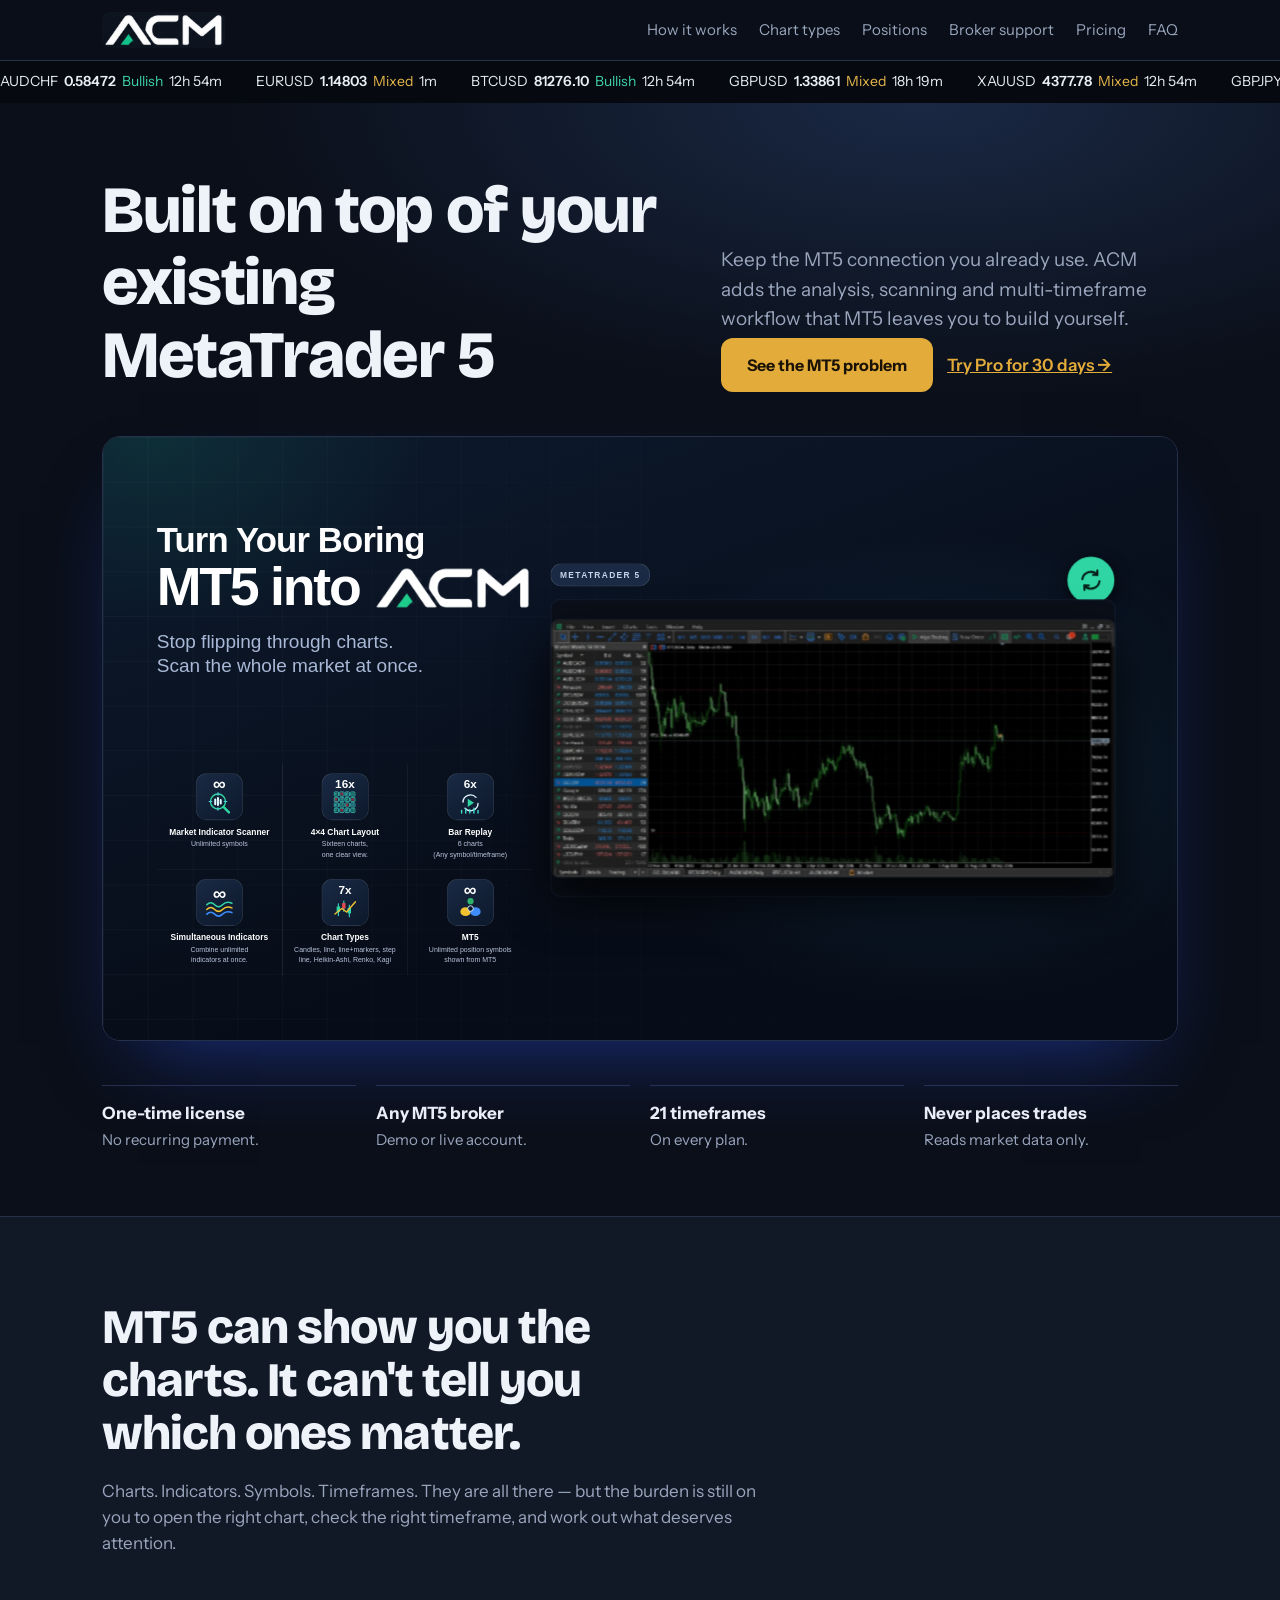
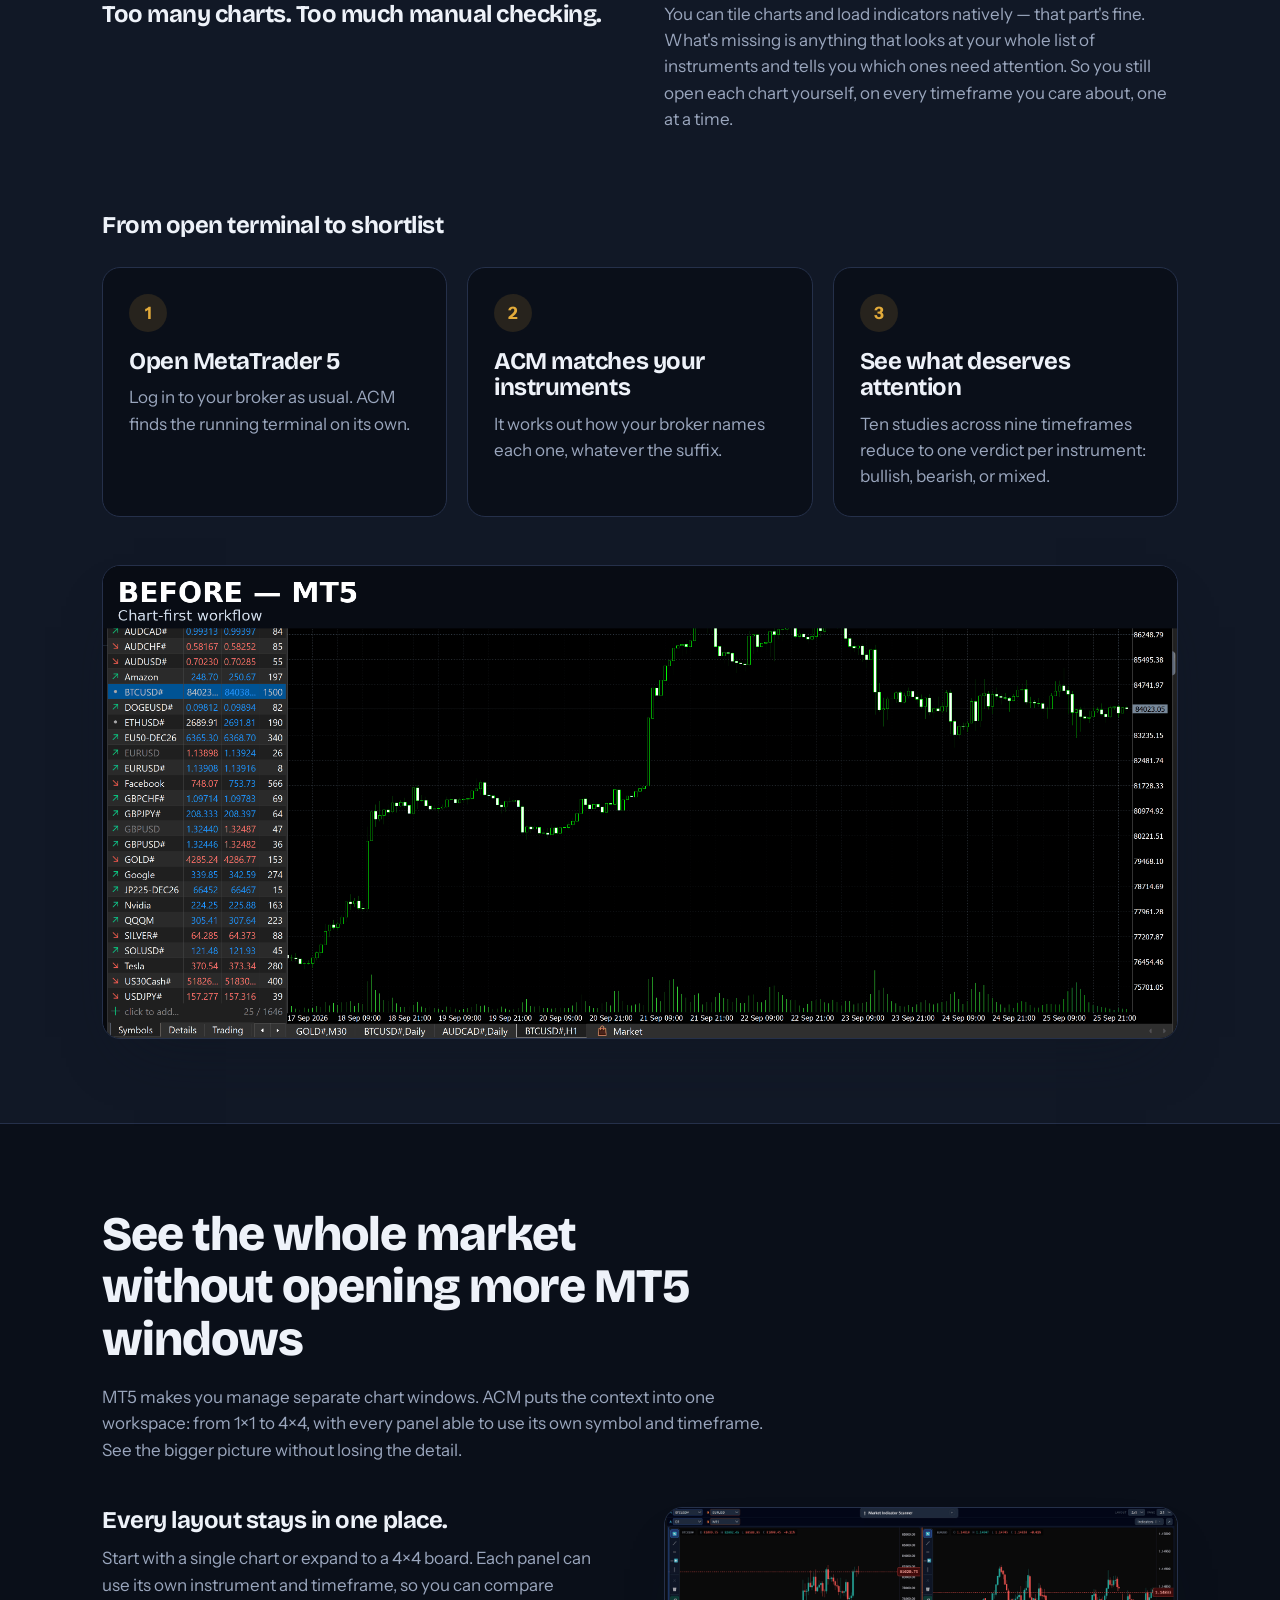
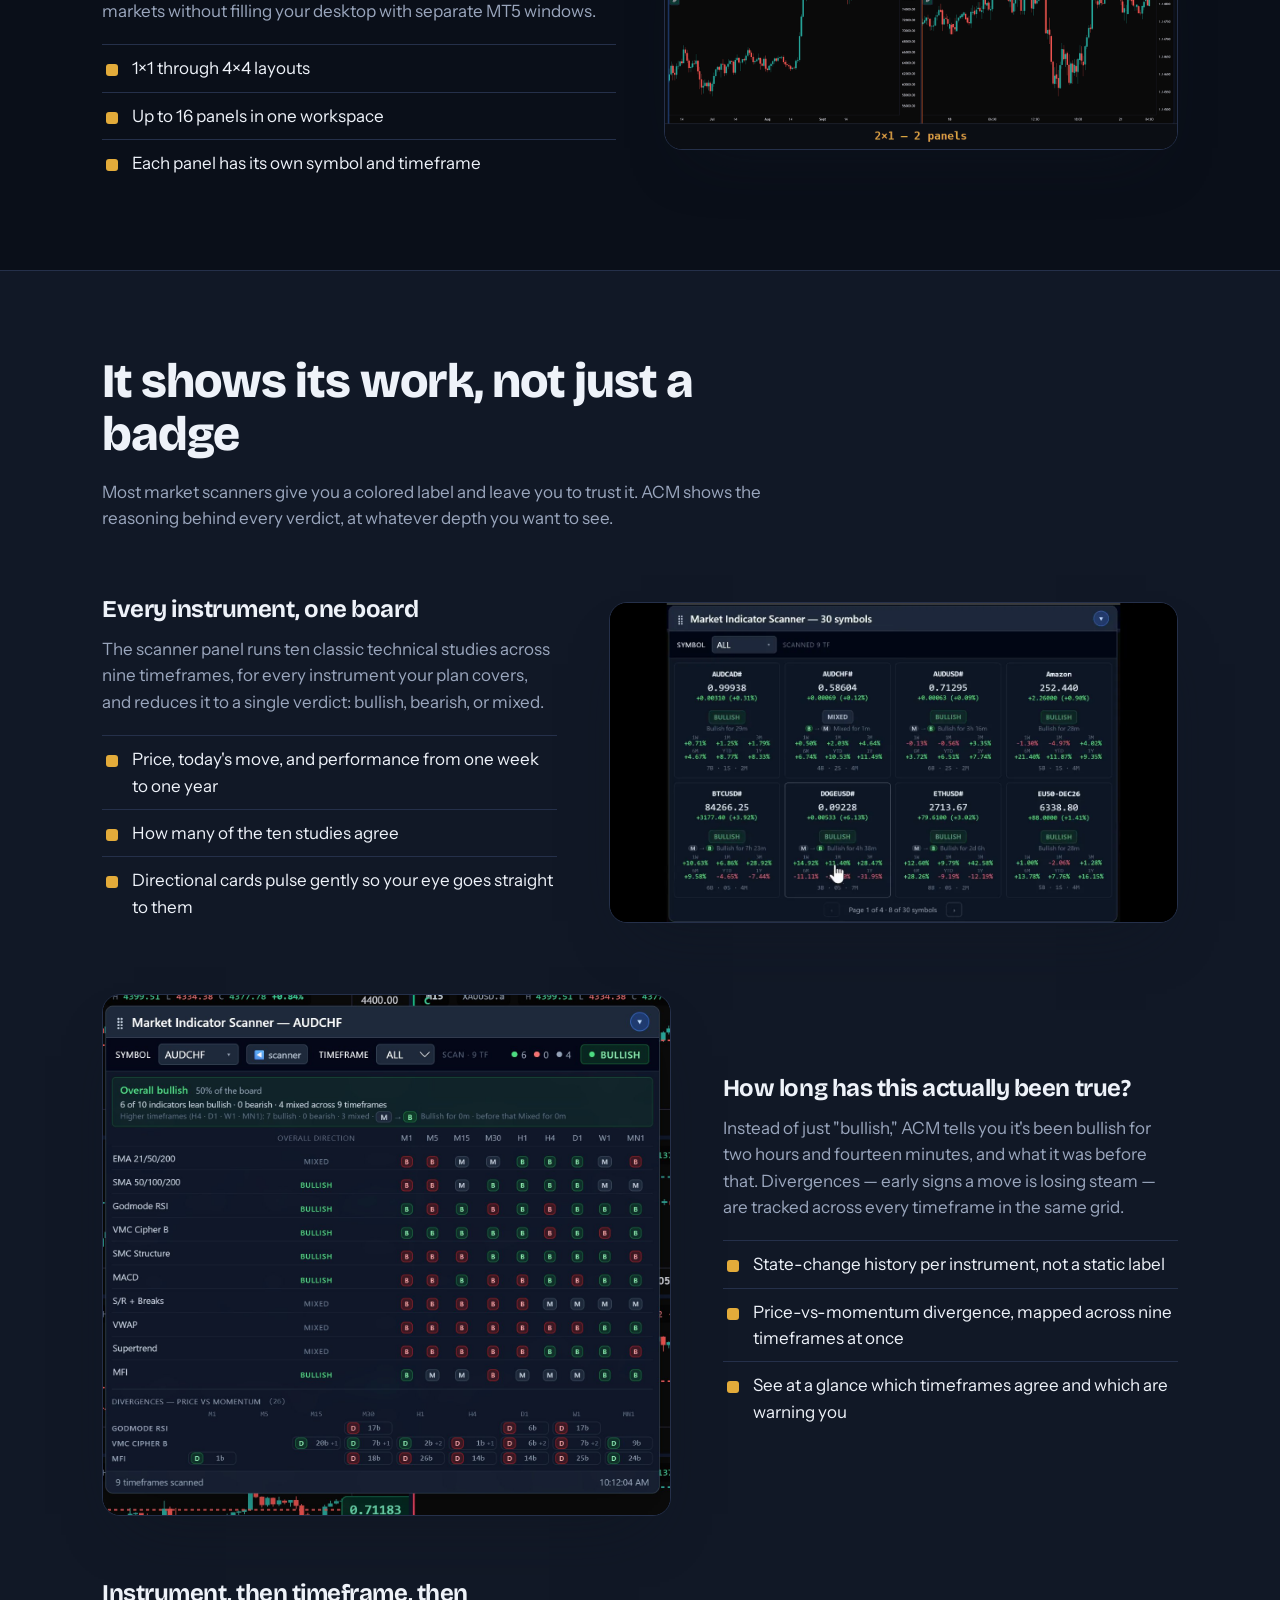
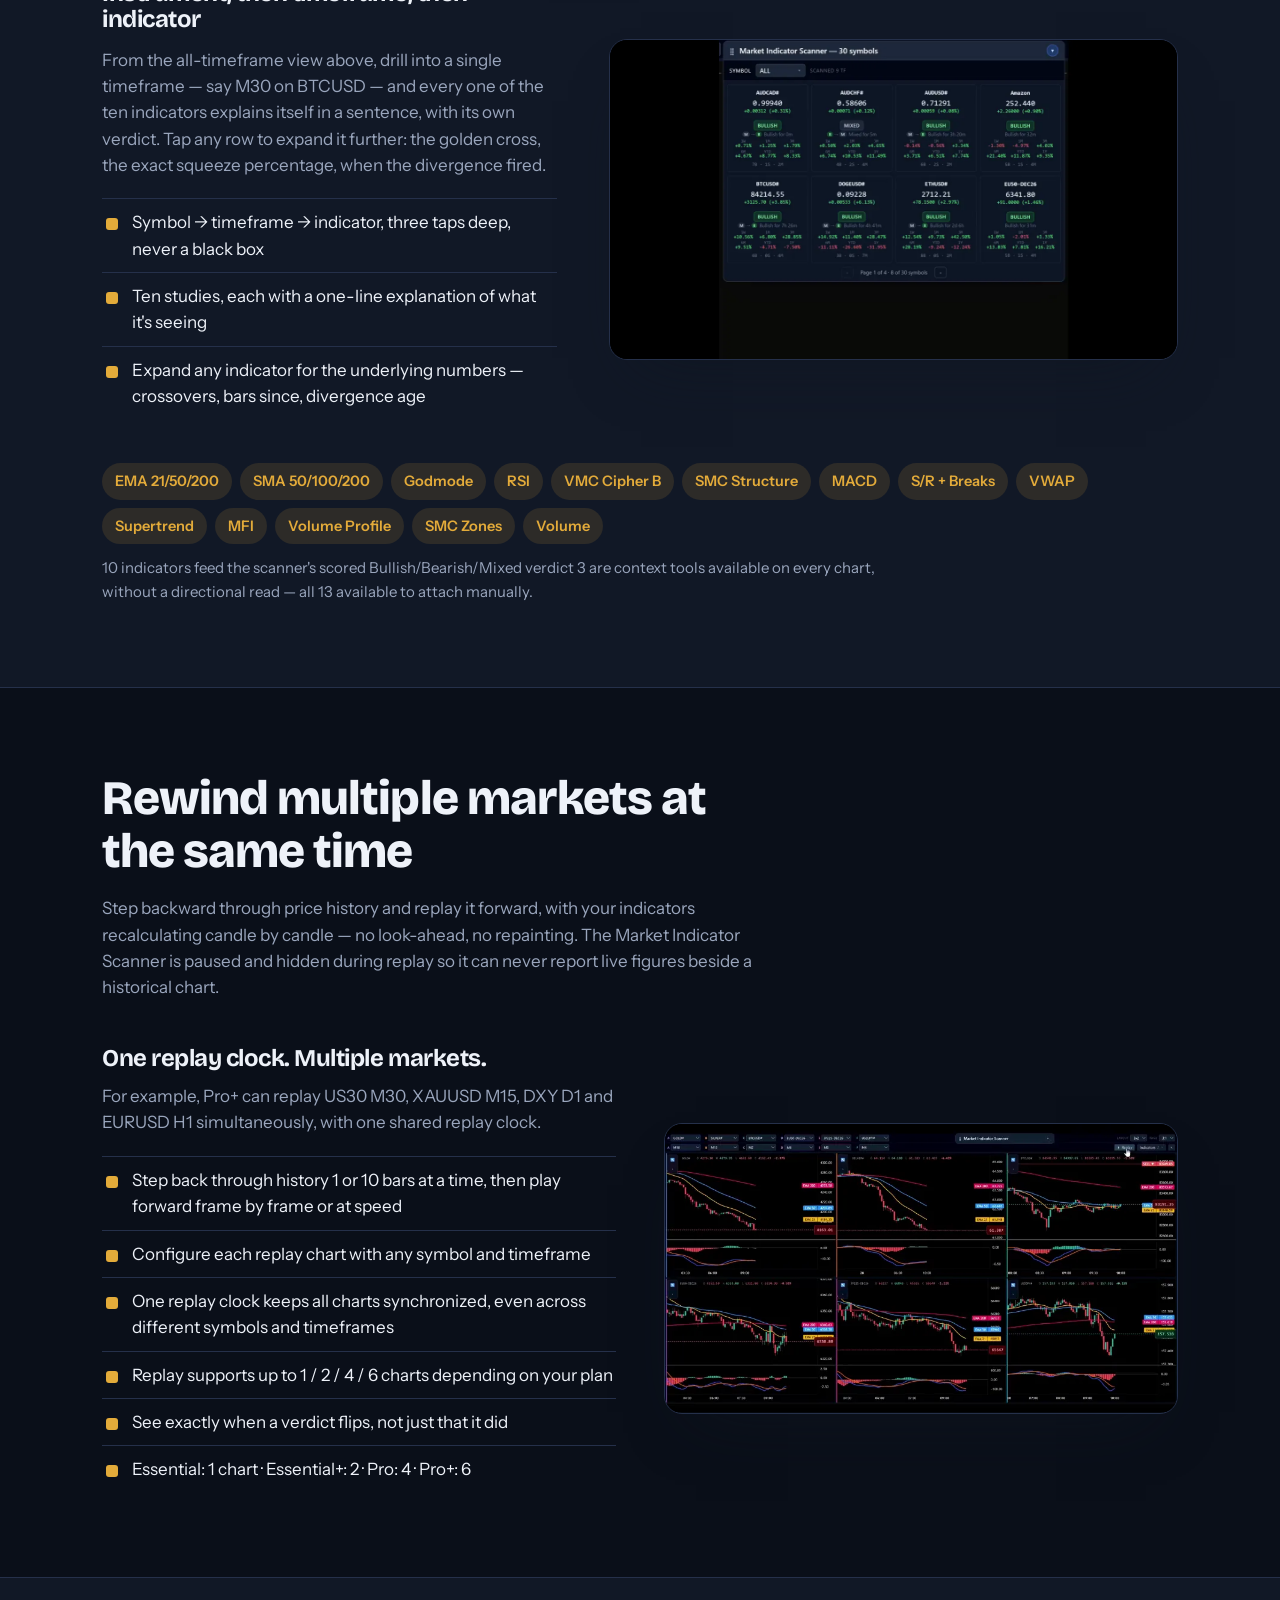
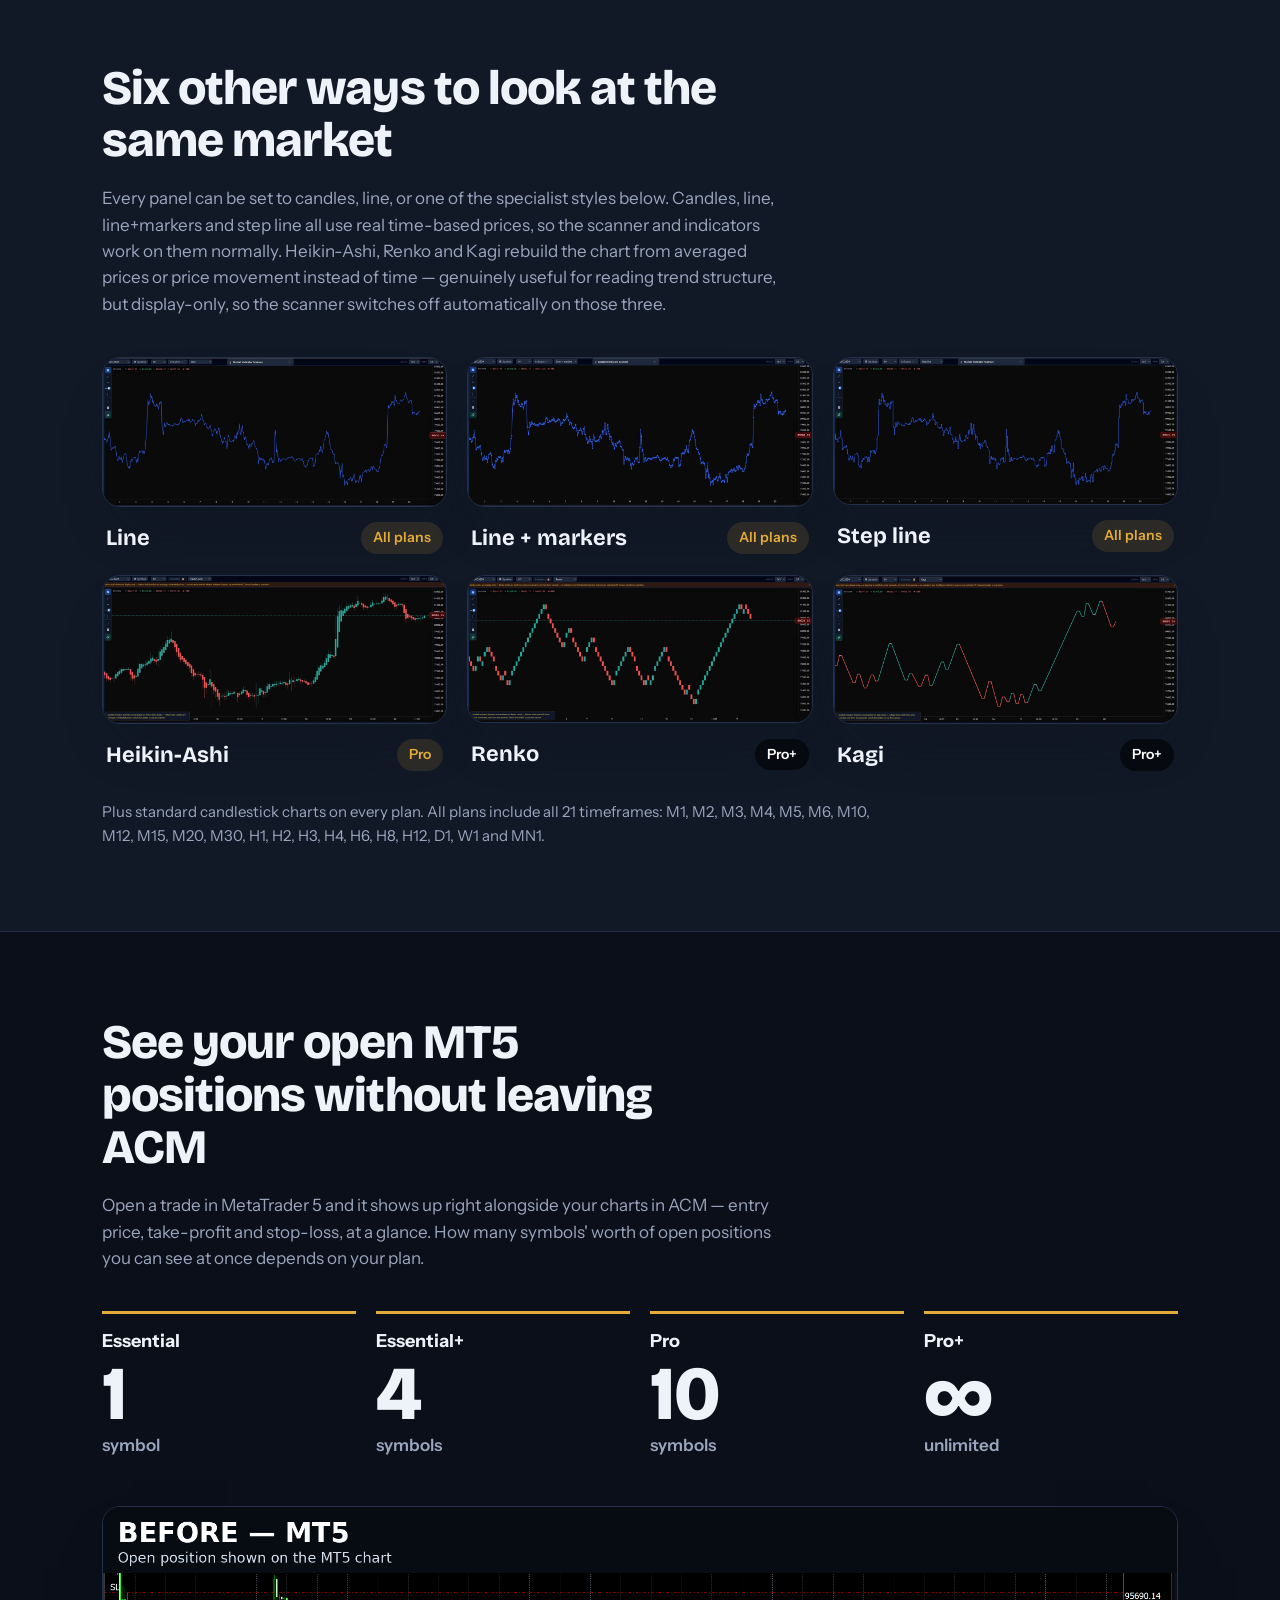
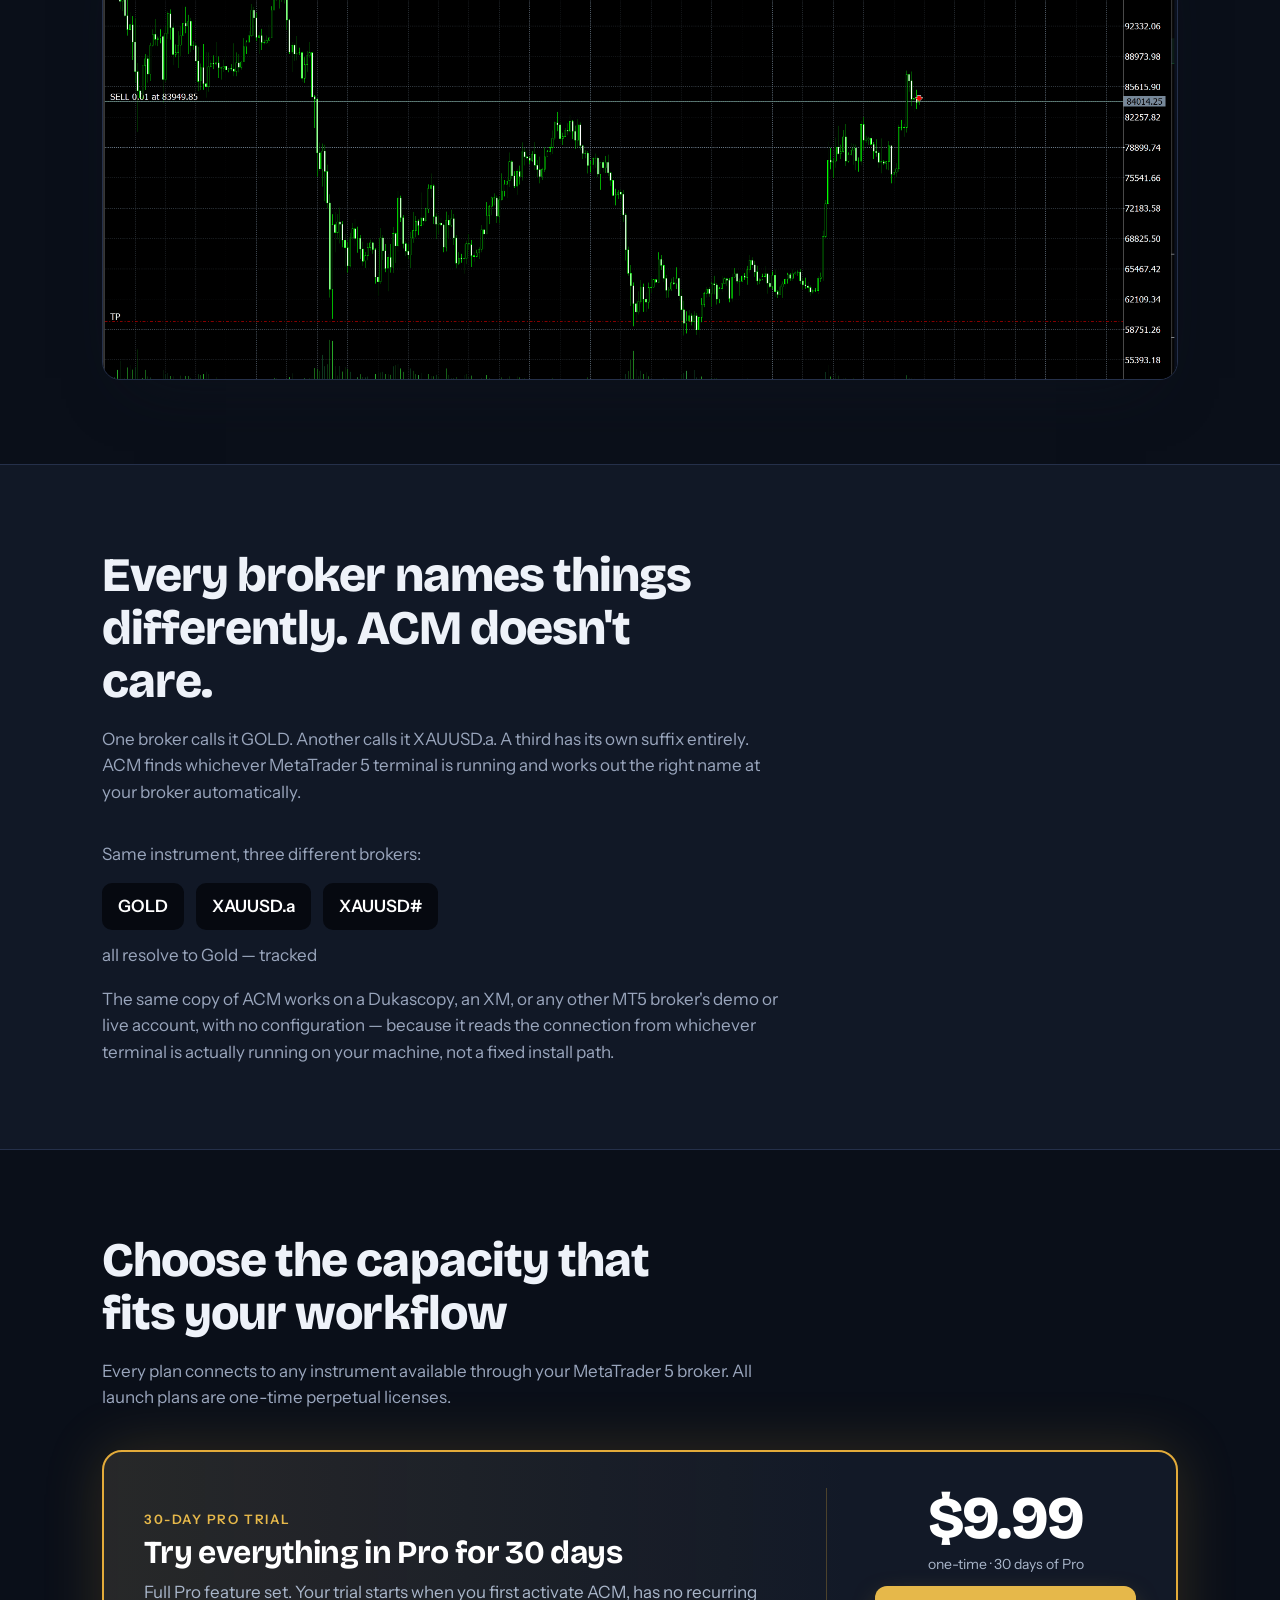
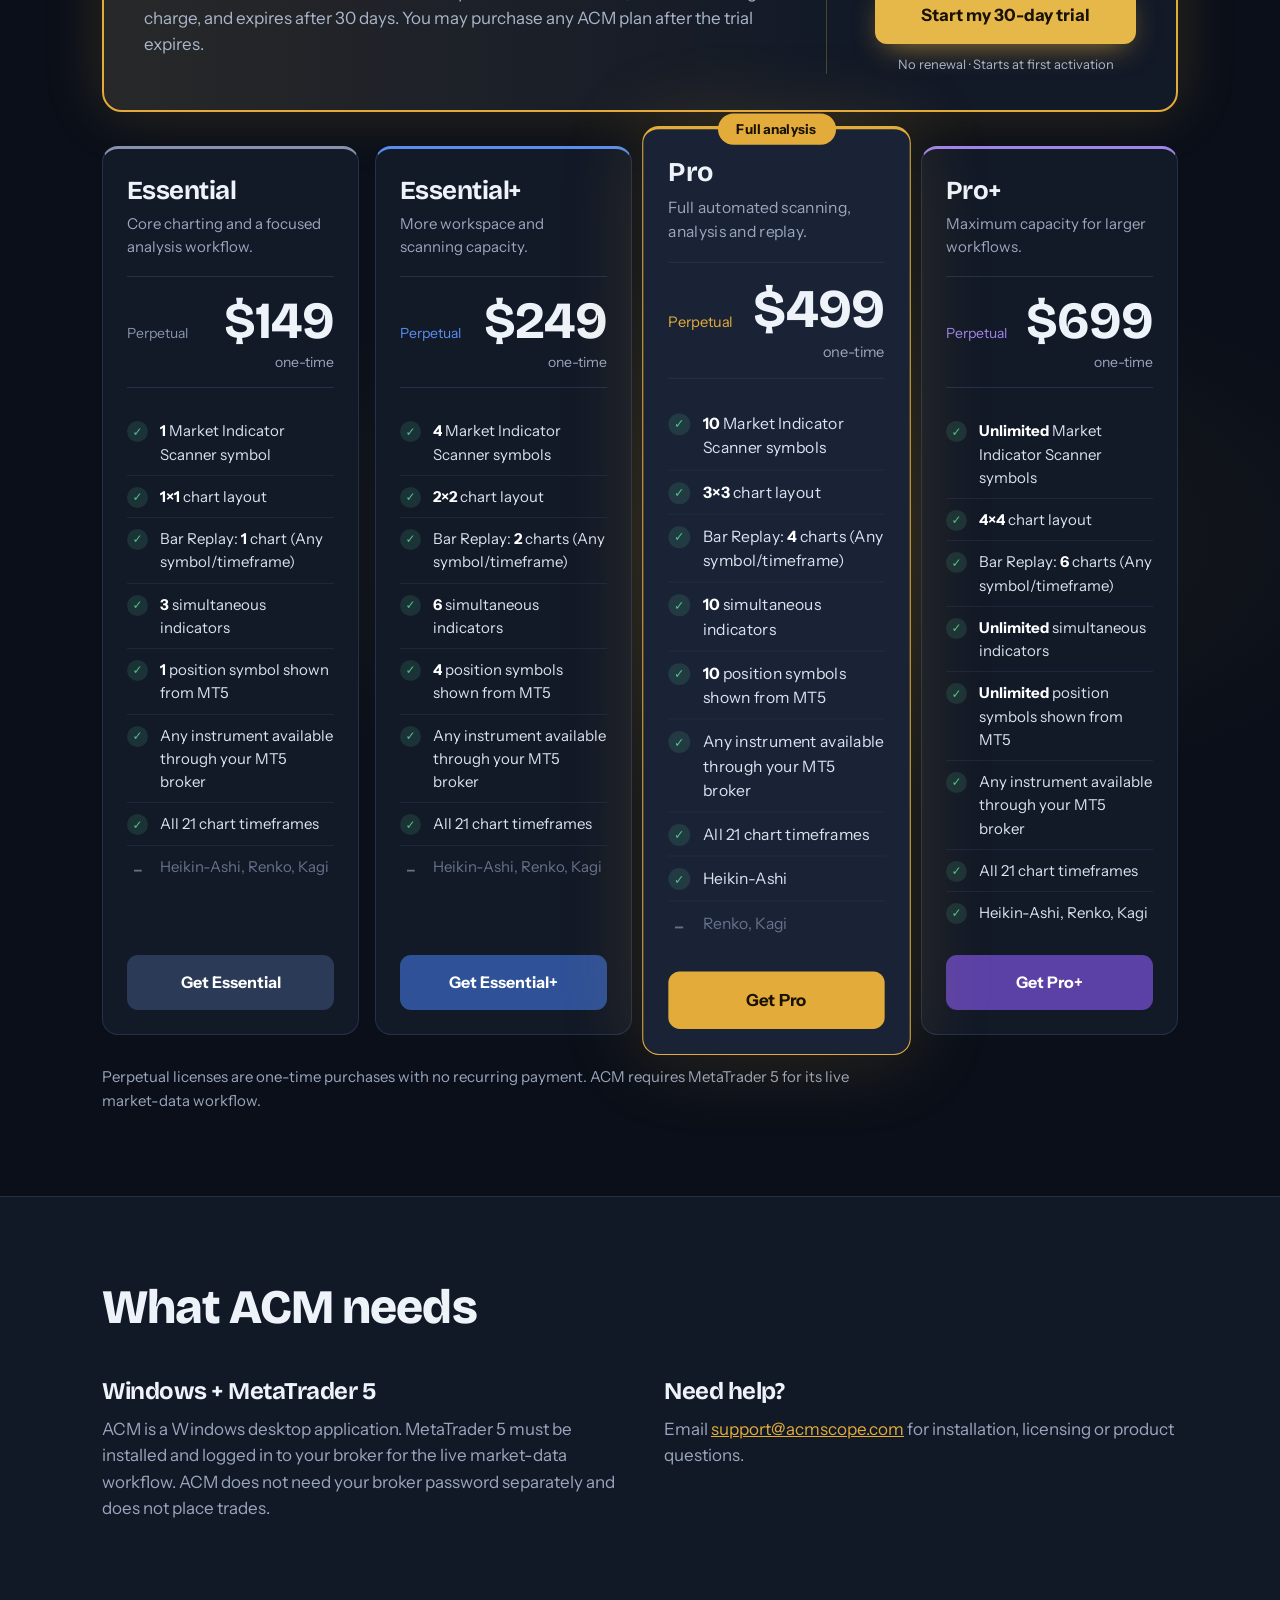
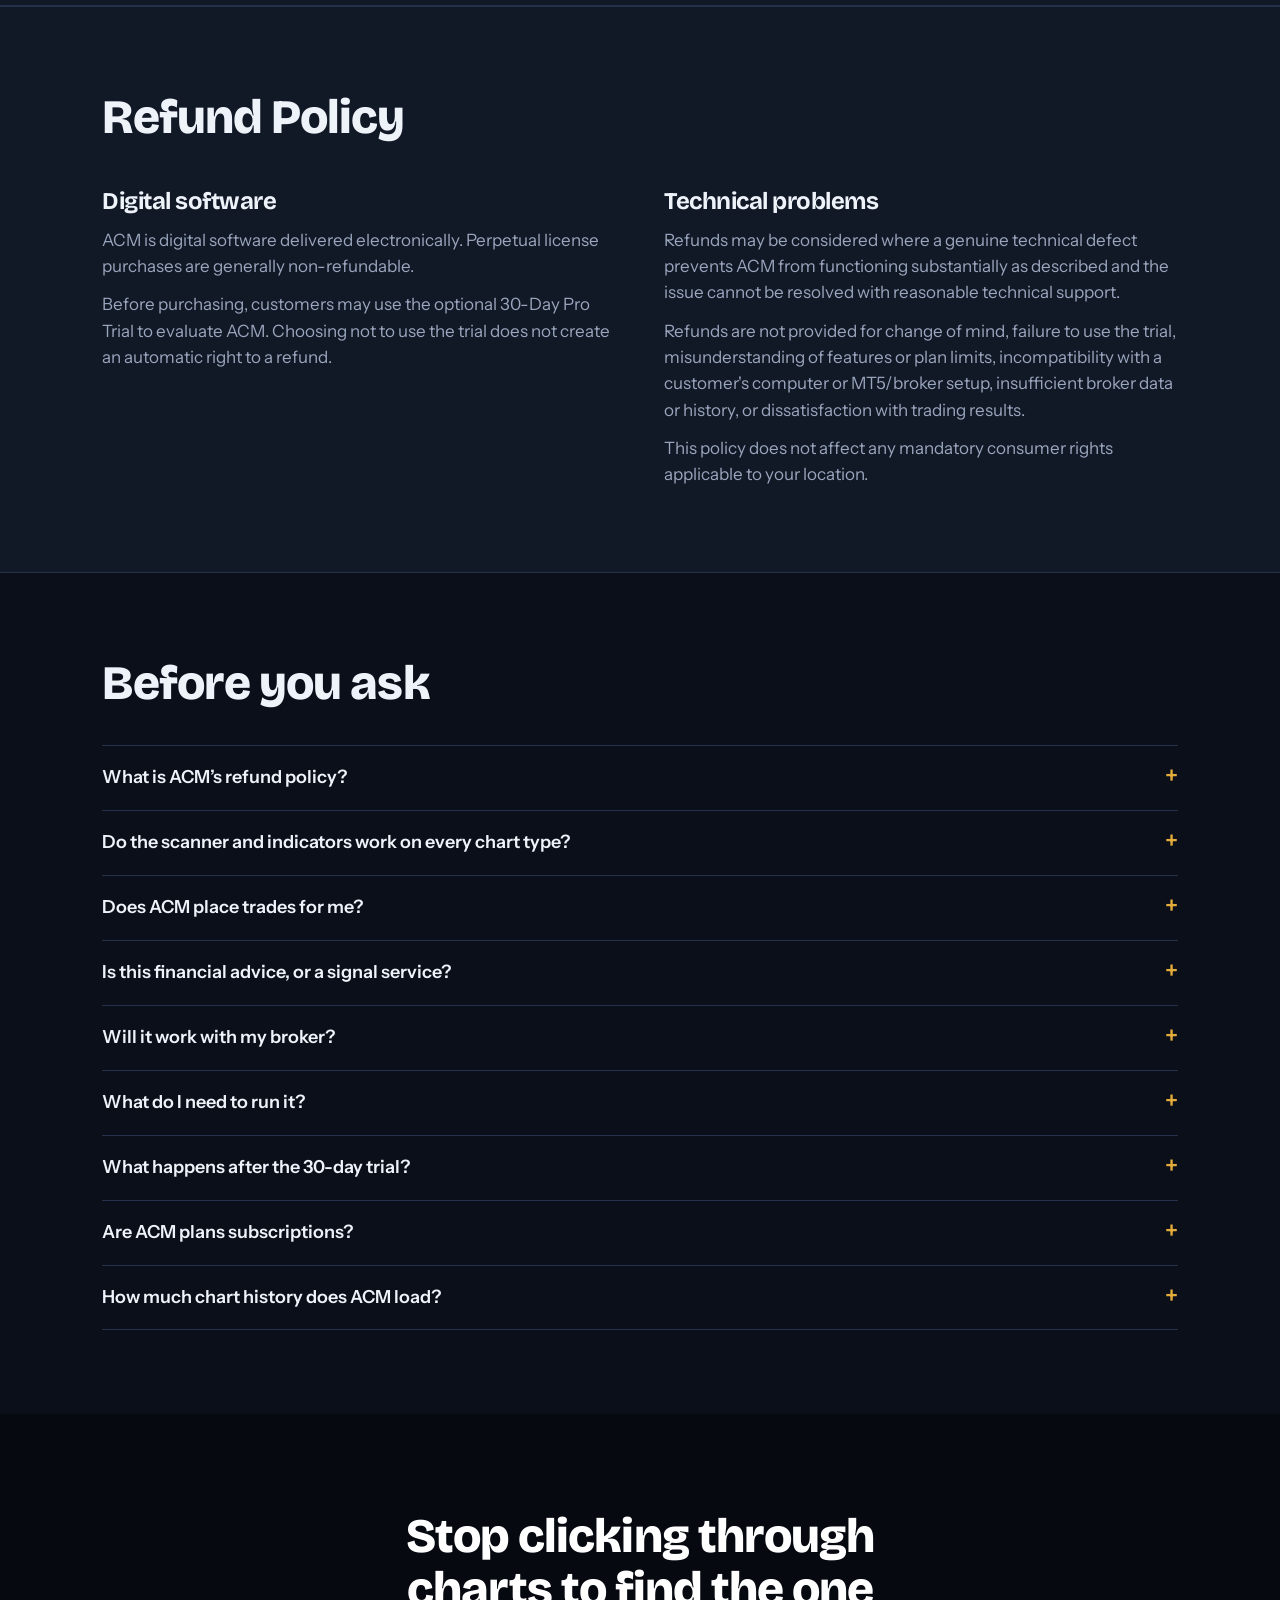
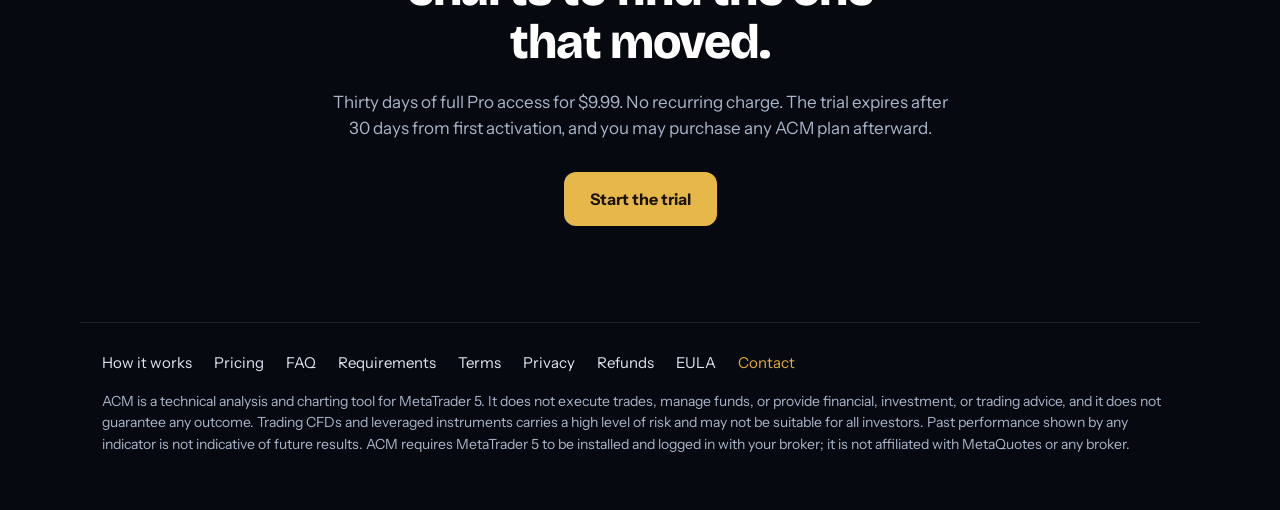
==== commit 6acda3eb: "Add files via upload" ====
--- a/index.html
+++ b/index.html
@@ -1,287 +1,311 @@
-<!DOCTYPE html>
-<html lang="en">
-<head>
-<meta charset="utf-8">
-<meta name="viewport" content="width=device-width, initial-scale=1, viewport-fit=cover">
-<title>ACM — The market scanner for MetaTrader 5</title>
-<meta name="description" content="ACM watches every instrument you follow on MetaTrader 5, runs the technical analysis, and shows you which ones deserve your attention right now.">
-<link rel="stylesheet" href="https://fonts.googleapis.com/css2?family=Bricolage+Grotesque:wght@600;700;800&family=Instrument+Sans:wght@400;500;600;700&display=swap">
-<style>
-:root{--bg:#0a0f19;--panel:#111826;--ink:#eef2f9;--mute:#9aa6bd;--line:#25304a;--night:#060910;--bull:#3fd3ae;--bear:#f0645a;--mix:#e6b84a;--acc:#e3ab3a;--accs:rgba(227,171,58,.13);color-scheme:dark;
-box-sizing:border-box;padding-top:env(safe-area-inset-top,0px);padding-bottom:env(safe-area-inset-bottom,0px)}
-*,*::before,*::after{box-sizing:inherit}
-html{scroll-behavior:smooth;scroll-padding-top:70px}
-body{margin:0;background:var(--bg);color:var(--ink);font-family:"Instrument Sans",system-ui,-apple-system,"Segoe UI",sans-serif;line-height:1.55;font-size:17px}
-h1,h2,h3{font-family:"Bricolage Grotesque","Instrument Sans",sans-serif;letter-spacing:-.02em;line-height:1.1;margin:0}
-a{color:inherit}
-.w{max-width:1120px;margin:0 auto;padding:0 22px}
-header{position:sticky;top:env(safe-area-inset-top,0px);z-index:9;background:color-mix(in srgb,var(--bg) 88%,transparent);backdrop-filter:blur(10px);border-bottom:1px solid var(--line)}
-header .w{display:flex;align-items:center;justify-content:space-between;height:60px;gap:16px}
-.logo{font-family:"Bricolage Grotesque",sans-serif;font-weight:800;font-size:24px;text-decoration:none;letter-spacing:-.03em}
-nav{display:flex;gap:22px;font-size:15px;overflow-x:auto}
-nav a{text-decoration:none;color:var(--mute);white-space:nowrap}nav a:hover{color:var(--ink)}
-.tick{background:var(--night);color:#e8edf5;overflow:hidden;white-space:nowrap;font-size:14px}
-.tick div{display:inline-flex;gap:34px;padding:10px 0;animation:slide 40s linear infinite}
-.tick span b{margin:0 6px;font-weight:600}
-.tick i{font-style:normal;margin-right:6px}
-.bullish{color:var(--bull)}.mixed{color:var(--mix)}.bearish{color:var(--bear)}
-.tick .bullish{color:#3fd3ae}.tick .mixed{color:#e6b84a}
-@keyframes slide{to{transform:translateX(-50%)}}
-@media (prefers-reduced-motion:reduce){.tick div{animation:none}.dot{animation:none!important}}
-.hero{padding:72px 0 64px}
-.hero .w{display:grid;grid-template-columns:1.05fr 1fr;gap:48px;align-items:center}
-h1{font-size:clamp(38px,5.4vw,66px);font-weight:800}
-.hero p{color:var(--mute);font-size:19px;max-width:46ch;margin:22px 0 30px}
-.btn{display:inline-block;background:var(--acc);color:#1a1305;font-weight:700;padding:15px 26px;border-radius:12px;text-decoration:none;border:0;font-size:16px}
-.btn:hover{background:#fff;color:#1a1305}.btn:focus-visible,a:focus-visible,summary:focus-visible{outline:3px solid var(--acc);outline-offset:3px}
-.board{background:var(--night);border-radius:20px;padding:10px;box-shadow:0 30px 60px -30px rgba(15,22,32,.55)}
-.row{display:grid;grid-template-columns:1fr auto auto;gap:14px;align-items:center;padding:14px 16px;border-radius:12px;color:#e8edf5;font-size:16px}
-.row+.row{border-top:1px solid rgba(255,255,255,.07)}
-.row .s{font-weight:700}.row .s small{display:block;font-weight:500;color:#9fb0c8;font-size:14px}
-.pill{font-weight:700;font-size:14px;padding:5px 12px;border-radius:99px;display:inline-flex;align-items:center;gap:7px}
-.pill.bullish{background:rgba(63,211,174,.14);color:#3fd3ae}.pill.mixed{background:rgba(230,184,74,.14);color:#e6b84a}
-.dot{width:8px;height:8px;border-radius:50%;background:currentColor;animation:pulse 2s ease-in-out infinite}
-@keyframes pulse{50%{opacity:.25}}
-.row.up{background:rgba(63,211,174,.07)}
-section{padding:84px 0}
-section.alt{background:var(--panel);border-block:1px solid var(--line)}
-h2{font-size:clamp(30px,3.9vw,48px);font-weight:800;max-width:20ch}
-.lede{color:var(--mute);max-width:62ch;margin:18px 0 0}
-.two{display:grid;grid-template-columns:1fr 1fr;gap:48px;margin-top:44px;align-items:start}
-h3{font-size:24px;font-weight:700}
-.two p{color:var(--mute);margin:12px 0 0}
-ul.b{list-style:none;padding:0;margin:20px 0 0}
-ul.b li{padding:10px 0 10px 30px;position:relative;border-top:1px solid var(--line)}
-ul.b li::before{content:"";position:absolute;left:4px;top:19px;width:12px;height:12px;border-radius:3px;background:var(--acc)}
-.grid16{display:grid;grid-template-columns:repeat(4,1fr);gap:8px;background:var(--night);padding:14px;border-radius:18px}
-.grid16 i{aspect-ratio:1.5;border-radius:6px;background:#1c2738;display:block}
-.grid16 i:nth-child(5n+1){background:linear-gradient(135deg,#1c2738,#2b4bdb)}
-.grid16 i:nth-child(7n+2){background:linear-gradient(135deg,#1c2738,#0e9a78)}
-.three{display:grid;grid-template-columns:repeat(3,1fr);gap:20px;margin-top:44px}
-.card{background:var(--bg);border:1px solid var(--line);border-radius:18px;padding:26px}
-.card p{color:var(--mute);margin:12px 0 0}
-.chips{display:flex;flex-wrap:wrap;gap:8px;margin:44px 0 12px}
-.chips span{background:var(--accs);color:var(--acc);font-weight:600;font-size:14.5px;padding:7px 13px;border-radius:99px}
-.note{color:var(--mute);font-size:15px;max-width:80ch;margin:0}
-.types{display:grid;grid-template-columns:repeat(3,1fr);gap:20px;margin-top:40px}
-.type{background:var(--panel);border:1px solid var(--line);border-radius:18px;padding:22px 24px;display:flex;justify-content:space-between;align-items:center;font-family:"Bricolage Grotesque",sans-serif;font-weight:700;font-size:22px}
-.type em{font-family:"Instrument Sans",sans-serif;font-style:normal;font-size:14px;font-weight:600;padding:5px 12px;border-radius:99px;background:var(--accs);color:var(--acc)}
-.type.x em{background:var(--night);color:#fff}
-.stats{display:grid;grid-template-columns:repeat(4,1fr);gap:20px;margin-top:40px}
-.stat{border-top:3px solid var(--acc);padding-top:14px}
-.stat .n{font-family:"Bricolage Grotesque",sans-serif;font-size:76px;font-weight:800;line-height:1}
-.stat div:last-child{color:var(--mute);font-weight:600}.stat b{display:block;font-size:18px}
-.map{display:flex;flex-wrap:wrap;align-items:center;gap:12px;margin-top:36px}
-.map span{background:var(--night);color:#fff;font-weight:600;padding:10px 16px;border-radius:10px}
-.map p{margin:0;flex-basis:100%;color:var(--mute)}
-.trial{display:flex;flex-wrap:wrap;gap:18px 30px;justify-content:space-between;align-items:center;margin-top:40px;background:var(--night);color:#e8edf5;border-radius:20px;padding:28px 32px}
-.trial small{color:#e6b84a;font-weight:600;font-size:15px}.trial h3{margin:4px 0 8px;color:#fff}.trial p{margin:0;color:#a9b6ca;max-width:64ch}
-.trial a{background:#e6b84a;color:#1a1305;font-weight:700;padding:14px 24px;border-radius:12px;text-decoration:none}
-.plans{display:grid;grid-template-columns:repeat(4,1fr);gap:16px;margin-top:34px;align-items:stretch}
-.plan{position:relative;background:var(--panel);border:1px solid var(--line);border-radius:20px;padding:26px 22px;display:flex;flex-direction:column}
-.plan.pro{border:2px solid var(--acc);transform:scale(1.04);box-shadow:0 30px 60px -30px rgba(43,75,219,.5)}
-.plan .badge{position:absolute;top:-14px;left:22px;background:var(--acc);color:#fff;font-weight:700;font-size:13px;padding:4px 14px;border-radius:99px}
-.plan h3{font-size:26px}.plan .t{color:var(--mute);font-size:15px;margin:6px 0 18px;min-height:46px}
-.pr{padding:14px 0;border-block:1px solid var(--line);display:flex;align-items:baseline;justify-content:space-between;color:var(--mute);font-size:14px}
-.pr b{font-family:"Bricolage Grotesque",sans-serif;font-size:46px;color:var(--ink);letter-spacing:-.03em}
-.plan ul{list-style:none;padding:0;margin:14px 0 22px;flex:1;font-size:15px}
-.plan li{padding:7px 0 7px 26px;position:relative}
-.plan li::before{content:"✓";position:absolute;left:0;color:var(--bull);font-weight:700}
-.plan li.n{color:var(--mute);opacity:.7}.plan li.n::before{content:"–";color:var(--mute)}
-.plan .btn{text-align:center;background:var(--accs);color:var(--acc)}
-.plan.pro .btn{background:var(--acc);color:#fff}.plan .btn:hover{background:var(--ink);color:var(--bg)}
-details{border-top:1px solid var(--line);padding:18px 0}details:last-of-type{border-bottom:1px solid var(--line)}
-summary{cursor:pointer;font-weight:600;font-size:18px;list-style:none;display:flex;justify-content:space-between;gap:20px}
-summary::after{content:"+";font-size:24px;line-height:1;color:var(--acc)}details[open] summary::after{content:"–"}
-details p{color:var(--mute);margin:12px 0 0;max-width:72ch}
-.cta{background:var(--night);color:#fff;text-align:center;padding:96px 0}
-.cta h2{margin:0 auto;max-width:18ch;color:#fff}.cta p{color:#a9b6ca;max-width:56ch;margin:20px auto 30px}
-.cta .btn{background:#e6b84a;color:#1a1305}
-footer{background:var(--night);color:#a9b6ca;padding:0 0 40px;font-size:14px}
-footer .w{border-top:1px solid rgba(255,255,255,.1);padding-top:28px}
-footer nav{margin-bottom:16px;color:#fff}footer nav a{color:#dfe6f2}
-#pricing{background:radial-gradient(900px 400px at 62% 60%,rgba(227,171,58,.09),transparent 70%),#0a0f19;color:#eef2f9}
-#pricing .lede,#pricing .note{color:#9aa6bd}
-#pricing .trial{border:1px solid #25304a;background:linear-gradient(90deg,rgba(227,171,58,.10),transparent 70%),#121927}
-#pricing .trial{display:grid;grid-template-columns:1fr auto;gap:0 56px;align-items:center;border:2px solid var(--acc);box-shadow:0 0 60px rgba(227,171,58,.18);padding:36px 40px}
-.trial small{letter-spacing:.12em;font-size:13px}
-.trial h3{font-size:32px}
-#pricing .trial p{max-width:58ch;font-size:17px}
-.tcta{display:flex;flex-direction:column;align-items:stretch;gap:10px;width:310px;padding-left:48px;border-left:1px solid rgba(227,171,58,.28);text-align:center}
-.tprice b{display:block;font-family:"Bricolage Grotesque",sans-serif;font-size:60px;font-weight:800;line-height:1;color:#fff;letter-spacing:-.03em}
-.tprice em{display:block;font-style:normal;font-size:14px;color:#a9b6ca;margin-top:6px}
-.tcta span{font-size:13px;color:#a9b6ca}
-#pricing .trial .tcta a{display:block;font-size:17px;padding:16px 20px;box-shadow:0 10px 30px -10px rgba(227,171,58,.7);transition:transform .15s}
-#pricing .trial .tcta a:hover{transform:translateY(-2px);background:#fff}
-@media (max-width:860px){#pricing .trial{grid-template-columns:1fr;gap:28px;padding:28px 24px}.tcta{width:auto;padding:24px 0 0;border-left:0;border-top:1px solid rgba(227,171,58,.28)}}
-#pricing .plan{--a:#8593ad;background:#121927;border:1px solid #25304a;border-top:3px solid var(--a);border-radius:16px;padding:28px 24px 24px}
-#pricing .plan:nth-child(2){--a:#5b8def}#pricing .plan:nth-child(3){--a:#e3ab3a}#pricing .plan:nth-child(4){--a:#a084ea}
-#pricing .plan.pro{background:#1a2336;border-color:#e3ab3a;transform:scale(1.045);z-index:1;box-shadow:0 0 80px rgba(227,171,58,.18)}
-#pricing .plan .badge{background:#e3ab3a;color:#1a1305;left:50%;transform:translateX(-50%);top:-15px;padding:5px 18px}
-#pricing .plan h3{color:#eef2f9}#pricing .plan .t{color:#9aa6bd}
-.pricebox{display:flex;align-items:baseline;justify-content:space-between;gap:8px;padding:18px 0;border-block:1px solid #25304a;margin-bottom:8px}
-.pricebox .k{font-size:14px;color:var(--a)}
-.pricebox .price{font-family:"Bricolage Grotesque",sans-serif;font-size:52px;font-weight:700;line-height:1;letter-spacing:-.02em;color:#eef2f9}
-.pricebox .price span{font-family:"Instrument Sans",sans-serif;font-size:14px;font-weight:400;color:#9aa6bd;letter-spacing:0;display:block;margin:8px 0 0;text-align:right}
-#pricing .plan li{color:#dbe2ef;padding:9px 0 9px 33px;border-bottom:1px solid rgba(37,48,74,.6)}
-#pricing .plan li:last-child{border-bottom:0}#pricing .plan li b{color:#fff}
-#pricing .plan li::before{width:21px;height:21px;border-radius:50%;background:rgba(79,195,138,.15);color:#4fc38a;font-size:12px;display:grid;place-items:center;top:11px}
-#pricing .plan li.n{color:#66728b;opacity:1}#pricing .plan li.n::before{content:"–";background:none;color:#66728b;font-size:16px}
-#pricing .plan .btn{background:#2b3a57;color:#fff;padding:15px;border-radius:11px}
-#pricing .plan:nth-child(2) .btn{background:#2f5197}#pricing .plan:nth-child(4) .btn{background:#5b41a6}
-#pricing .plan.pro .btn{background:#e3ab3a;color:#1a1305}#pricing .plan .btn:hover{filter:brightness(1.14)}
-.logo img{height:36px;width:auto;display:block;border-radius:8px}
-.hero .w{display:block}.hh{display:grid;grid-template-columns:1.25fr 1fr;gap:48px;align-items:end;margin-bottom:44px}.hh p{margin:0 0 4px}
-.media{border-radius:18px;overflow:hidden;border:1px solid var(--line);background:#05080d;box-shadow:0 30px 60px -32px rgba(15,22,32,.6)}
-.media img,.media video{display:block;width:100%;height:auto}
-.hero .media{box-shadow:0 40px 80px -36px rgba(43,75,219,.55)}
-.srow{display:grid;grid-template-columns:1fr 1.25fr;gap:52px;align-items:center;margin-top:64px}.srow.rev{grid-template-columns:1.25fr 1fr}.srow.rev>.media{order:-1}
-.srow p{color:var(--mute);margin:14px 0 0}
-.types .type{display:block;padding:0;background:none;border:0;margin:0}
-.types figcaption{display:flex;justify-content:space-between;align-items:center;padding:14px 4px 0;font-family:"Bricolage Grotesque",sans-serif;font-weight:700;font-size:22px}
-.after{margin-top:48px}
-@media (max-width:960px){.hh,.srow,.srow.rev{grid-template-columns:1fr;gap:28px}.srow.rev>.media{order:0}}
-.hero{background:radial-gradient(1000px 420px at 72% 0%,rgba(91,141,239,.20),transparent 70%)}
-.navcta{background:var(--acc);color:#1a1305;font-weight:700;font-size:14px;padding:9px 16px;border-radius:10px;text-decoration:none;white-space:nowrap}
-.navcta:hover{background:#fff}
-a[href^="mailto"]{color:var(--acc)}
-.facts{display:grid;grid-template-columns:repeat(4,1fr);gap:20px;margin-top:44px}
-.facts div{border-top:1px solid var(--line);padding-top:14px}.facts b{display:block;font-size:17px}.facts span{color:var(--mute);font-size:15px}
-.steps{display:grid;grid-template-columns:repeat(3,1fr);gap:20px;margin-top:28px}
-.step{background:var(--bg);border:1px solid var(--line);border-radius:18px;padding:26px}
-.step i{font-style:normal;display:grid;place-items:center;width:38px;height:38px;border-radius:50%;background:var(--accs);color:var(--acc);font-weight:800;margin-bottom:16px}
-.step p{color:var(--mute);margin:10px 0 0}
-@media (max-width:960px){.facts{grid-template-columns:repeat(2,1fr)}.steps{grid-template-columns:1fr}}
-@media (max-width:960px){.hero .w,.two{grid-template-columns:1fr}.three,.types{grid-template-columns:1fr}.stats,.plans{grid-template-columns:repeat(2,1fr)}.plan.pro{transform:none}}
-@media (max-width:560px){.stats,.plans{grid-template-columns:1fr}header nav{display:none}}
-
-/* ACM animated hero (scoped) */
-#acm-hero{width:100%;position:relative;overflow:hidden;background:#070d18;border-radius:18px;border:1px solid var(--line);box-shadow:0 40px 80px -36px rgba(43,75,219,.55)}#acm-hero *{box-sizing:border-box;margin:0}#acm-hero h3,#acm-hero p,#acm-hero em{font-family:inherit;letter-spacing:normal;line-height:normal;max-width:none}#acm-hero .item h3{font-size:15px;font-weight:700;margin-bottom:6px}#acm-hero .item p{color:#b9c4dc;font-size:12.5px;line-height:1.4}#acm-hero .h .c{font-family:inherit}#acm-hero #acm-stage{position:absolute;left:0;top:0;width:1920px;height:1080px;transform-origin:0 0;overflow:hidden;color:#fff;font-family:"Helvetica Neue",Arial,"Liberation Sans",sans-serif}#acm-hero .bg{position:absolute;inset:0;background:radial-gradient(900px 600px at 78% 55%,#1b4a6a55,transparent 70%),radial-gradient(700px 500px at 5% 0%,#12805f33,transparent 70%),linear-gradient(160deg,#0d1a2e,#070d18 65%)}#acm-hero .grid{position:absolute;inset:0;background-image:linear-gradient(#ffffff08 1px,transparent 1px),linear-gradient(90deg,#ffffff08 1px,transparent 1px);background-size:80px 80px;-webkit-mask-image:linear-gradient(90deg,#000,transparent 85%);mask-image:linear-gradient(90deg,#000,transparent 85%)}#acm-hero .h{position:absolute;left:96px;top:150px;width:760px}#acm-hero .h .a{font-size:62px;font-weight:700;letter-spacing:-1.5px;line-height:1.1}#acm-hero .h .b{font-size:96px;font-weight:800;letter-spacing:-4px;line-height:1.05;white-space:nowrap}#acm-hero .h .c{font-size:34px;line-height:1.3;color:#a9b8d6;margin-top:24px}#acm-hero .feat{display:grid;grid-template-columns:repeat(3,224px)}#acm-hero .item{text-align:center;padding:16px 10px 18px;border-left:1px solid #ffffff1f}#acm-hero .item:nth-child(3n+1){border-left:0}#acm-hero .item:nth-child(-n+3){border-bottom:1px solid #ffffff14}#acm-hero .ic{width:84px;height:84px;margin:0 auto 12px;border-radius:19px;background:linear-gradient(145deg,#1a2a44,#0c182b);border:1px solid #ffffff22;display:flex;align-items:center;justify-content:center}#acm-hero .ic svg{width:56px;height:56px}#acm-hero .ic.n{flex-direction:column}#acm-hero .ic.n svg{width:44px;height:44px}#acm-hero .ic.n em{font-style:normal;font-weight:800;font-size:21px;line-height:21px;margin-bottom:1px}#acm-hero .item h3{font-size:15px;font-weight:700;margin-bottom:6px}#acm-hero .item p{color:#b9c4dc;font-size:12.5px;line-height:1.4}#acm-hero .feat{position:absolute;left:96px;top:585px}#acm-hero .in{opacity:0;transform:translateY(26px);animation:ah-up .9s ease-out forwards}#acm-hero .persp{position:absolute;left:800px;top:290px;width:1010px;height:532px;perspective:2600px;opacity:0;animation:ah-up 1s .5s ease-out forwards}#acm-hero .card{position:absolute;inset:0;transform-style:preserve-3d;animation:ah-flip 10s 1.6s ease-in-out infinite}#acm-hero .face{position:absolute;left:0;width:100%;backface-visibility:hidden;-webkit-backface-visibility:hidden;border-radius:14px;overflow:hidden;border:1px solid #ffffff2b;box-shadow:0 40px 90px #000c}#acm-hero .face img{display:block;width:100%}#acm-hero .f1{top:35px}#acm-hero .f2{top:0;transform:rotateY(180deg)}#acm-hero .tag{position:absolute;left:800px;top:226px;font-size:15px;font-weight:700;letter-spacing:.16em;text-transform:uppercase;padding:8px 16px;border-radius:20px}#acm-hero .t1{background:#1a2a44;border:1px solid #ffffff33;color:#c8d4ea;animation:ah-ta 10s 1.6s infinite}#acm-hero .t2{background:#2fd6a4;color:#062018;opacity:0;animation:ah-tb 10s 1.6s infinite}#acm-hero .badge{position:absolute;left:1724px;top:214px;width:84px;height:84px;border-radius:50%;background:#2fd6a4;display:flex;align-items:center;justify-content:center;box-shadow:0 10px 30px #000a;animation:ah-spin 10s 1.6s ease-in-out infinite}@keyframes ah-up{to{opacity:1;transform:none}}@keyframes ah-flip{0%,28%{transform:rotateY(0) scale(1)}34%{transform:rotateY(90deg) scale(1.05)}40%,88%{transform:rotateY(180deg) scale(1)}94%{transform:rotateY(270deg) scale(1.05)}100%{transform:rotateY(360deg) scale(1)}}@keyframes ah-ta{0%,30%{opacity:1}36%,90%{opacity:0}96%,100%{opacity:1}}@keyframes ah-tb{0%,30%{opacity:0}36%,90%{opacity:1}96%,100%{opacity:0}}@keyframes ah-spin{0%,28%{transform:rotate(0)}40%,88%{transform:rotate(360deg)}100%{transform:rotate(720deg)}}@media (prefers-reduced-motion:reduce){#acm-hero .in,#acm-hero .persp{animation:none;opacity:1;transform:none}#acm-hero .card,#acm-hero .badge,#acm-hero .t1,#acm-hero .t2{animation:none}#acm-hero .card{transform:rotateY(180deg)}#acm-hero .t1{opacity:0}#acm-hero .t2{opacity:1}}
-</style>
-</head>
-<body id="top">
-<header><div class="w"><a class="logo" href="#top"><img src="assets/img/acm-logo-wordmark.png" alt="ACM logo"></a><nav><a href="#how-it-works">How it works</a><a href="#chart-types">Chart types</a><a href="#positions">Positions</a><a href="#brokers">Broker support</a><a href="#pricing">Pricing</a><a href="#faq">FAQ</a></nav></div></header>
-<div class="tick" id="tick" aria-hidden="true"></div>
-
-<div class="hero"><div class="w">
-<div class="hh"><h1>Built on top of your existing MetaTrader 5</h1><div><p>Keep the MT5 connection you already use. ACM adds the analysis, scanning and multi-timeframe workflow that MT5 leaves you to build yourself.</p><a class="btn" href="#mt5-pain">See the MT5 problem</a><a href="#pricing" style="display:inline-block;margin-left:14px;color:var(--acc);font-weight:600">Try Pro for 30 days →</a></div></div>
-<div id="acm-hero" role="img" aria-label="Turn your boring MT5 into ACM: scan the whole market at once. Market Indicator Scanner, 4×4 chart layout, Bar Replay, simultaneous indicators, seven chart types and MT5 position symbols."><div id="acm-stage" aria-hidden="true">
-<div class="bg"></div><div class="grid"></div>
-<div class="h"><div class="a in">Turn Your Boring</div><div class="b in" style="animation-delay:.15s">MT5 into <img src="[data-uri]" alt="ACM" style="height:70px;vertical-align:-4px;margin-left:8px"></div><div class="c in" style="animation-delay:.3s">Stop flipping through charts.<br>Scan the whole market at once.</div></div>
-<div class="feat"><div class="item in" style="animation-delay:0.70s"><div class="ic n"><em style="font-size:32px">∞</em><svg viewBox="0 0 72 72" fill="none" stroke-linecap="round"><circle cx="32" cy="32" r="22" stroke="#2fd6a4" stroke-width="4"/><path d="M32 6v8M32 50v8M6 32h8M50 32h8" stroke="#5ad0e8" stroke-width="3"/><path d="M24 40V26M32 42V22M40 38V28" stroke="#dff6ff" stroke-width="6"/><path d="M48 48l16 16" stroke="#2fd6a4" stroke-width="7"/></svg></div><h3>Market Indicator Scanner</h3><p>Unlimited symbols</p></div><div class="item in" style="animation-delay:0.82s"><div class="ic n"><em>16x</em><svg viewBox="0 0 72 72" fill="none"><rect x="4.0" y="4.0" width="12.5" height="12.5" rx="2" stroke="#3fe0d0" stroke-width="2"/><path d="M7.8 7.8v5.0M11.5 6.8v6.2" stroke="#2fd6a4" stroke-width="2" stroke-linecap="round"/><rect x="20.0" y="4.0" width="12.5" height="12.5" rx="2" stroke="#3fe0d0" stroke-width="2"/><path d="M23.8 7.8v5.0M27.5 6.8v6.2" stroke="#e5484d" stroke-width="2" stroke-linecap="round"/><rect x="36.0" y="4.0" width="12.5" height="12.5" rx="2" stroke="#3fe0d0" stroke-width="2"/><path d="M39.8 7.8v5.0M43.5 6.8v6.2" stroke="#3fe0d0" stroke-width="2" stroke-linecap="round"/><rect x="52.0" y="4.0" width="12.5" height="12.5" rx="2" stroke="#3fe0d0" stroke-width="2"/><path d="M55.8 7.8v5.0M59.5 6.8v6.2" stroke="#2fd6a4" stroke-width="2" stroke-linecap="round"/><rect x="4.0" y="20.0" width="12.5" height="12.5" rx="2" stroke="#3fe0d0" stroke-width="2"/><path d="M7.8 23.8v5.0M11.5 22.8v6.2" stroke="#e5484d" stroke-width="2" stroke-linecap="round"/><rect x="20.0" y="20.0" width="12.5" height="12.5" rx="2" stroke="#3fe0d0" stroke-width="2"/><path d="M23.8 23.8v5.0M27.5 22.8v6.2" stroke="#3fe0d0" stroke-width="2" stroke-linecap="round"/><rect x="36.0" y="20.0" width="12.5" height="12.5" rx="2" stroke="#3fe0d0" stroke-width="2"/><path d="M39.8 23.8v5.0M43.5 22.8v6.2" stroke="#2fd6a4" stroke-width="2" stroke-linecap="round"/><rect x="52.0" y="20.0" width="12.5" height="12.5" rx="2" stroke="#3fe0d0" stroke-width="2"/><path d="M55.8 23.8v5.0M59.5 22.8v6.2" stroke="#e5484d" stroke-width="2" stroke-linecap="round"/><rect x="4.0" y="36.0" width="12.5" height="12.5" rx="2" stroke="#3fe0d0" stroke-width="2"/><path d="M7.8 39.8v5.0M11.5 38.8v6.2" stroke="#3fe0d0" stroke-width="2" stroke-linecap="round"/><rect x="20.0" y="36.0" width="12.5" height="12.5" rx="2" stroke="#3fe0d0" stroke-width="2"/><path d="M23.8 39.8v5.0M27.5 38.8v6.2" stroke="#2fd6a4" stroke-width="2" stroke-linecap="round"/><rect x="36.0" y="36.0" width="12.5" height="12.5" rx="2" stroke="#3fe0d0" stroke-width="2"/><path d="M39.8 39.8v5.0M43.5 38.8v6.2" stroke="#e5484d" stroke-width="2" stroke-linecap="round"/><rect x="52.0" y="36.0" width="12.5" height="12.5" rx="2" stroke="#3fe0d0" stroke-width="2"/><path d="M55.8 39.8v5.0M59.5 38.8v6.2" stroke="#3fe0d0" stroke-width="2" stroke-linecap="round"/><rect x="4.0" y="52.0" width="12.5" height="12.5" rx="2" stroke="#3fe0d0" stroke-width="2"/><path d="M7.8 55.8v5.0M11.5 54.8v6.2" stroke="#2fd6a4" stroke-width="2" stroke-linecap="round"/><rect x="20.0" y="52.0" width="12.5" height="12.5" rx="2" stroke="#3fe0d0" stroke-width="2"/><path d="M23.8 55.8v5.0M27.5 54.8v6.2" stroke="#e5484d" stroke-width="2" stroke-linecap="round"/><rect x="36.0" y="52.0" width="12.5" height="12.5" rx="2" stroke="#3fe0d0" stroke-width="2"/><path d="M39.8 55.8v5.0M43.5 54.8v6.2" stroke="#3fe0d0" stroke-width="2" stroke-linecap="round"/><rect x="52.0" y="52.0" width="12.5" height="12.5" rx="2" stroke="#3fe0d0" stroke-width="2"/><path d="M55.8 55.8v5.0M59.5 54.8v6.2" stroke="#2fd6a4" stroke-width="2" stroke-linecap="round"/></svg></div><h3>4×4 Chart Layout</h3><p>Sixteen charts,<br>one clear view.</p></div><div class="item in" style="animation-delay:0.94s"><div class="ic n"><em>6x</em><svg viewBox="0 0 72 72" fill="none"><path d="M14 34a22 22 0 0 1 38-14M58 38a22 22 0 0 1-38 14" stroke="#dff6ff" stroke-width="4" stroke-linecap="round"/><path d="M28 24l18 12-18 12z" fill="#2fd6a4"/><path d="M10 66V58M22 66V54M34 66V56M46 66V52M58 66V58" stroke="#3fe0d0" stroke-width="4" stroke-linecap="round"/></svg></div><h3>Bar Replay</h3><p>6 charts<br>(Any symbol/timeframe)</p></div><div class="item in" style="animation-delay:1.06s"><div class="ic"><svg viewBox="0 0 80 80" fill="none" stroke-linecap="round"><text x="40" y="34" text-anchor="middle" font-size="48" font-weight="800" fill="#fff" font-family="Arial">∞</text><path d="M8 46q10-10 20 0t20 0 24-4" stroke="#2fd6a4" stroke-width="4"/><path d="M8 58q10-10 20 0t20 0 24-4" stroke="#f2c230" stroke-width="4"/><path d="M8 70q10-10 20 0t20 0 24-4" stroke="#3f8cff" stroke-width="4"/></svg></div><h3>Simultaneous Indicators</h3><p>Combine unlimited<br>indicators at once.</p></div><div class="item in" style="animation-delay:1.18s"><div class="ic n"><em>7x</em><svg viewBox="0 0 72 72" fill="none" stroke-linecap="round"><path d="M16 22v34M32 14v30M48 26v34" stroke="#3fe0d0" stroke-width="3"/><rect x="11" y="30" width="10" height="16" fill="#2fd6a4"/><rect x="27" y="20" width="10" height="16" fill="#e5484d"/><rect x="43" y="34" width="10" height="16" fill="#2fd6a4"/><path d="M6 52L26 36l14 10L66 16" stroke="#f2c230" stroke-width="4" stroke-linejoin="round"/></svg></div><h3>Chart Types</h3><p>Candles, line, line+markers, step line, Heikin-Ashi, Renko, Kagi</p></div><div class="item in" style="animation-delay:1.30s"><div class="ic n"><em style="font-size:32px">∞</em><svg viewBox="0 0 80 80"><circle cx="40" cy="16" r="10" fill="#2fb36b"/><ellipse cx="24" cy="50" rx="17" ry="14" fill="#f2c230"/><ellipse cx="56" cy="50" rx="17" ry="14" fill="#3f8cff"/><circle cx="40" cy="40" r="9" fill="#0c182b" stroke="#dff6ff" stroke-width="3"/></svg></div><h3>MT5</h3><p>Unlimited position symbols<br>shown from MT5</p></div></div>
-<div class="tag t1">MetaTrader 5</div><div class="tag t2">With ACM</div>
-<div class="badge"><svg width="46" height="46" viewBox="0 0 48 48" fill="none" stroke="#062018" stroke-width="4" stroke-linecap="round" stroke-linejoin="round"><path d="M8 22a16 16 0 0 1 28-8"/><path d="M36 6v8h-8"/><path d="M40 26a16 16 0 0 1-28 8"/><path d="M12 42v-8h8"/></svg></div>
-<div class="persp"><div class="card"><div class="face f1"><img src="[data-uri]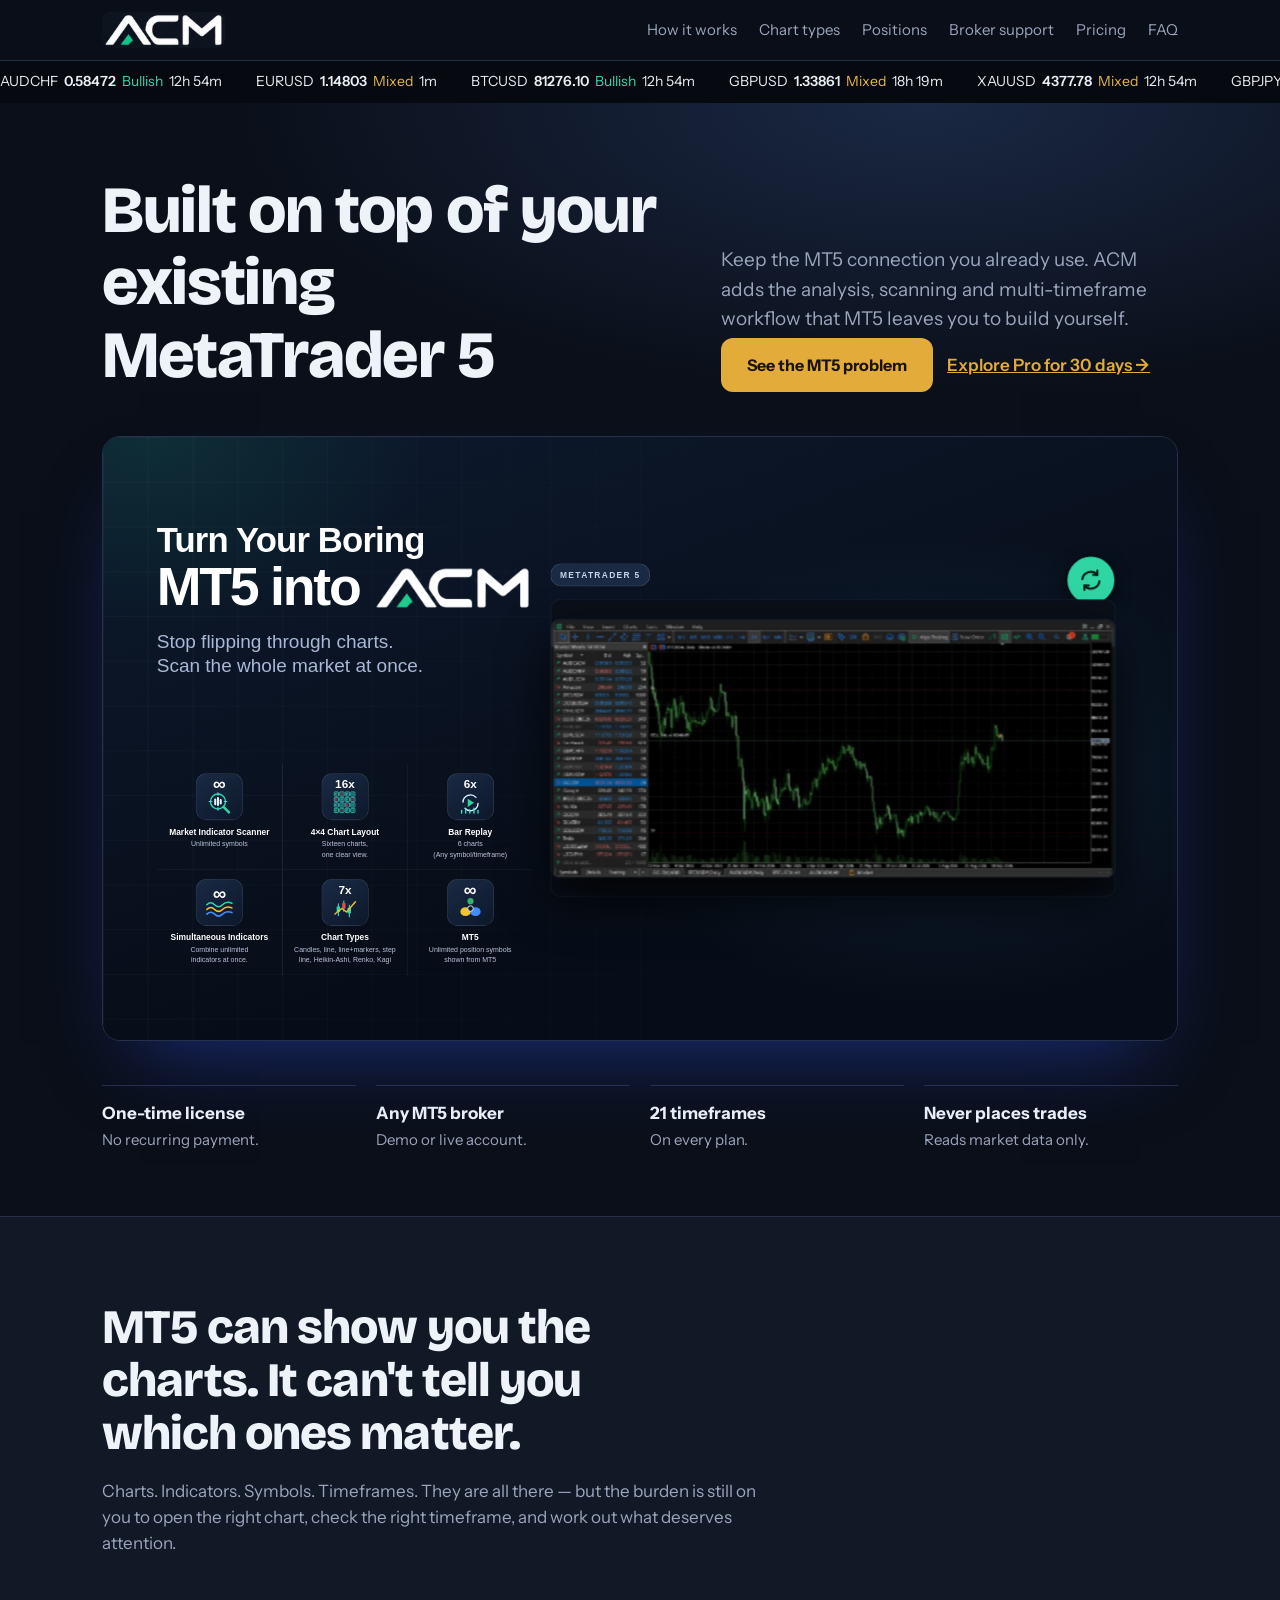
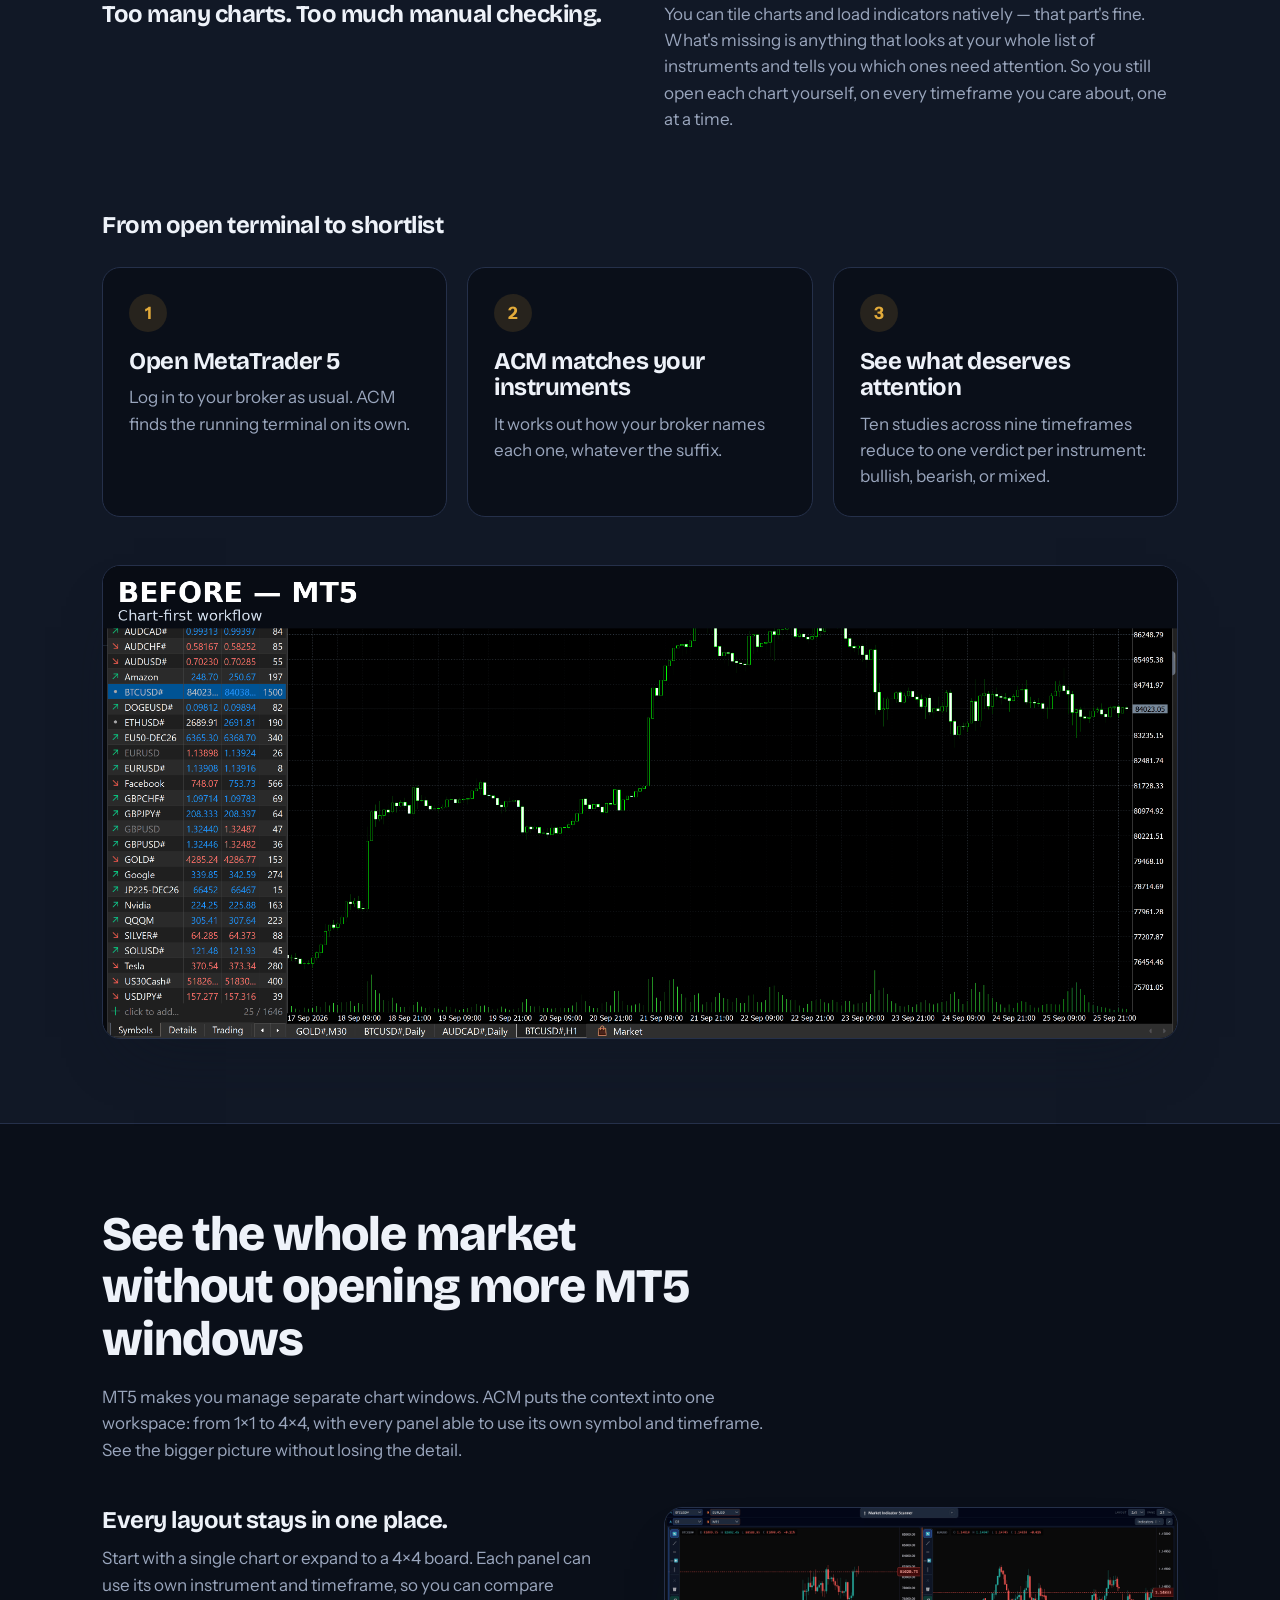
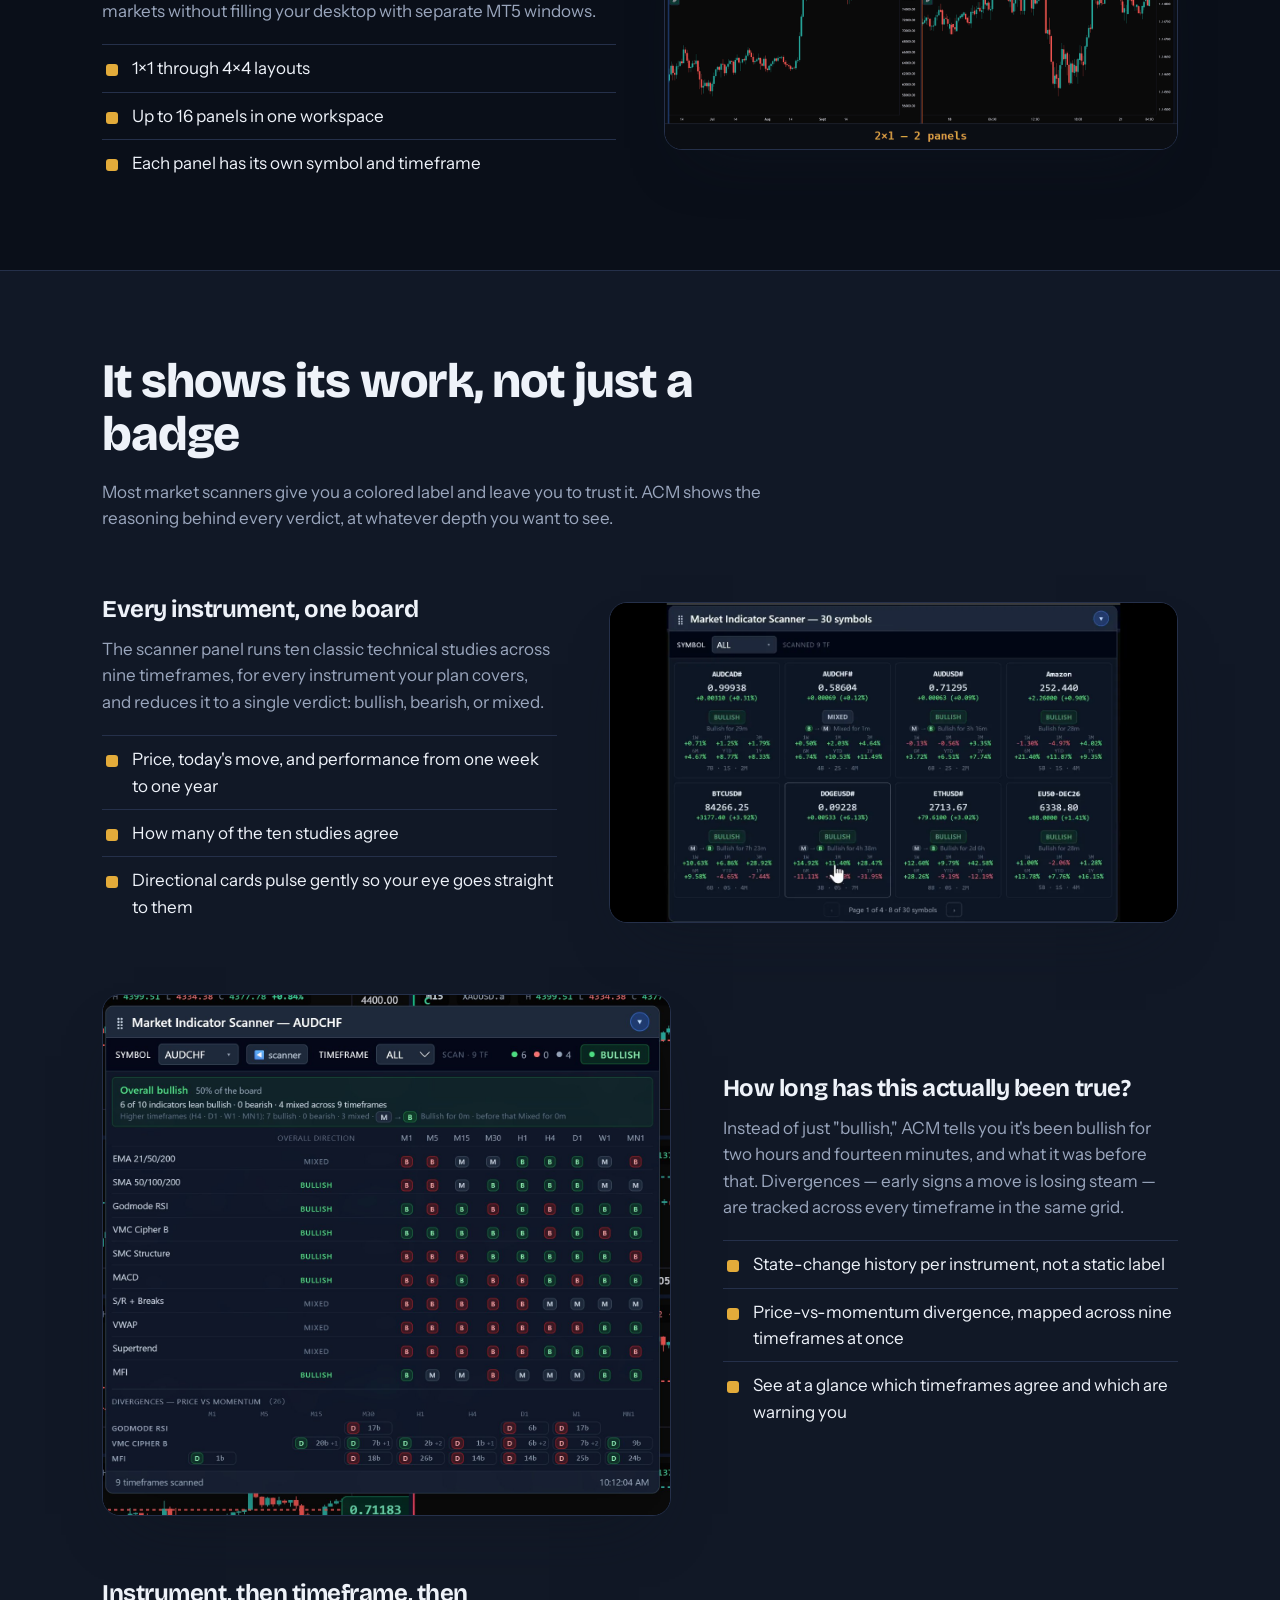
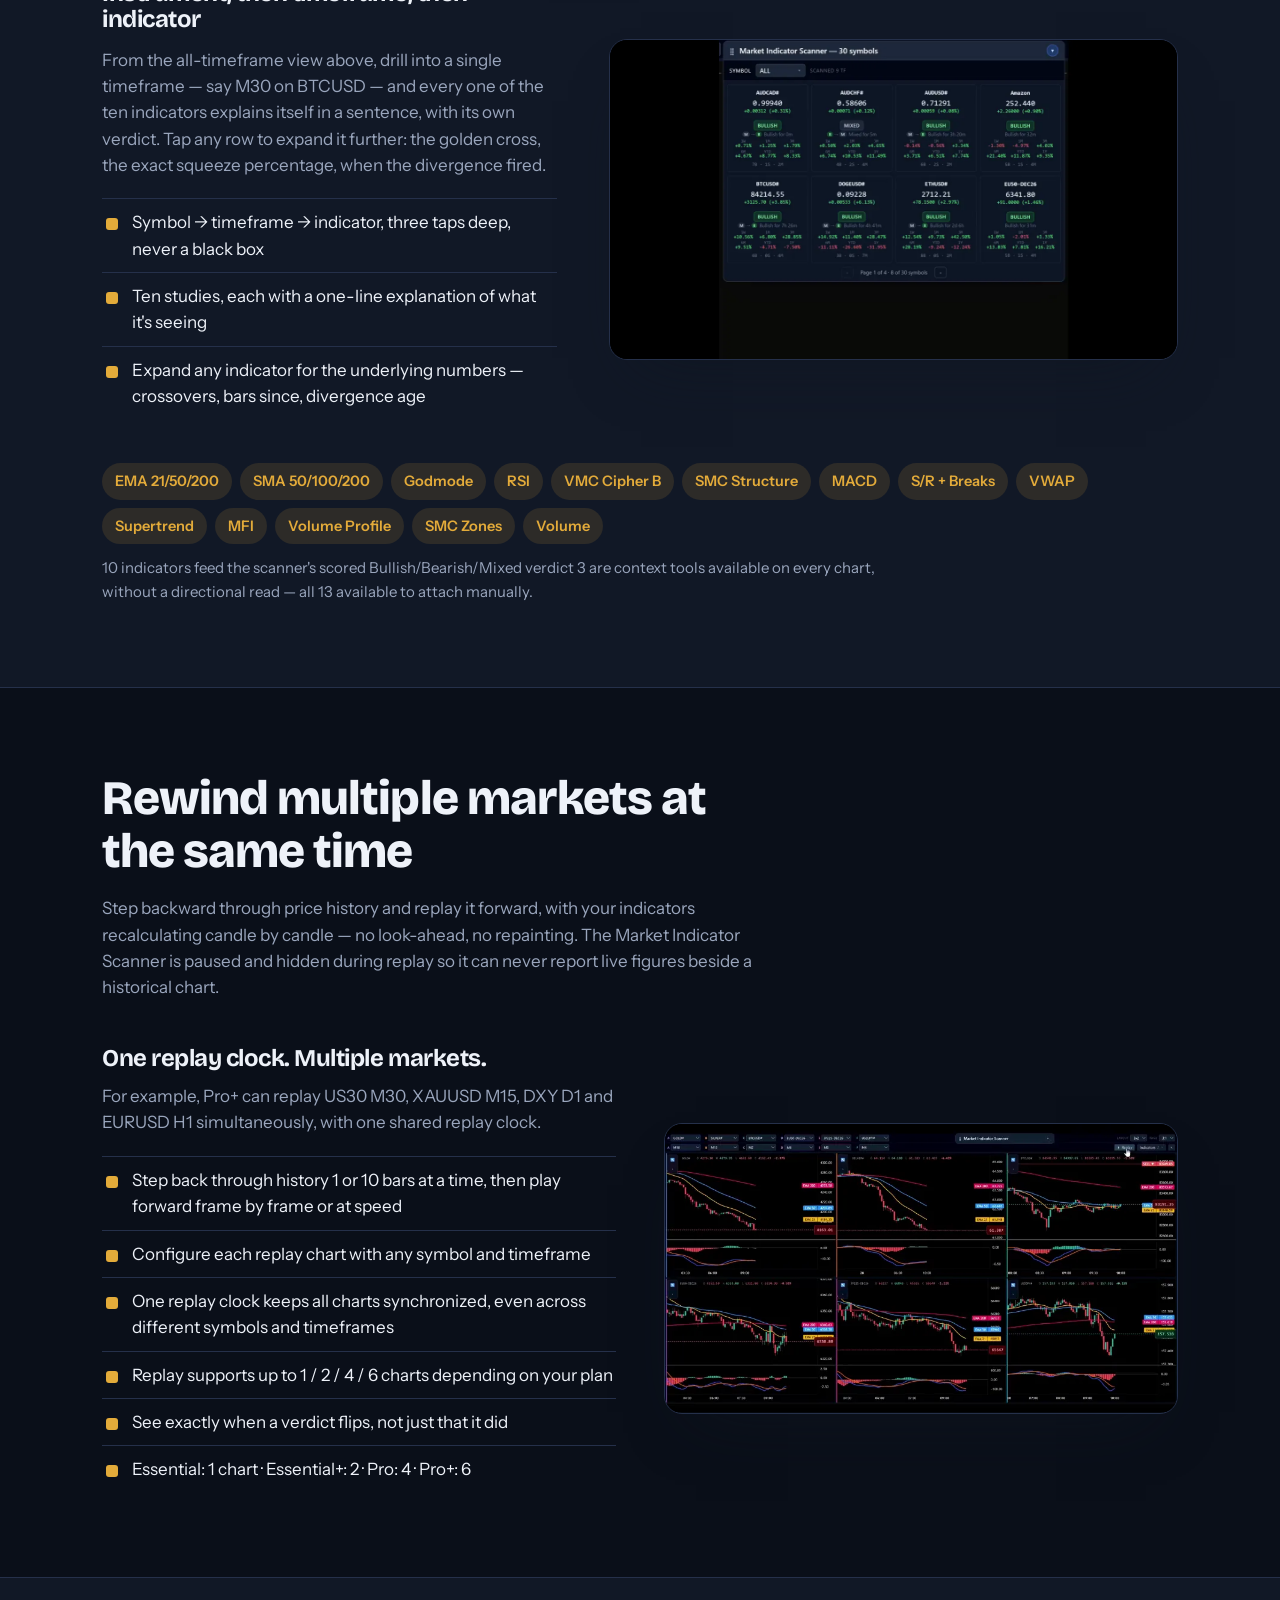
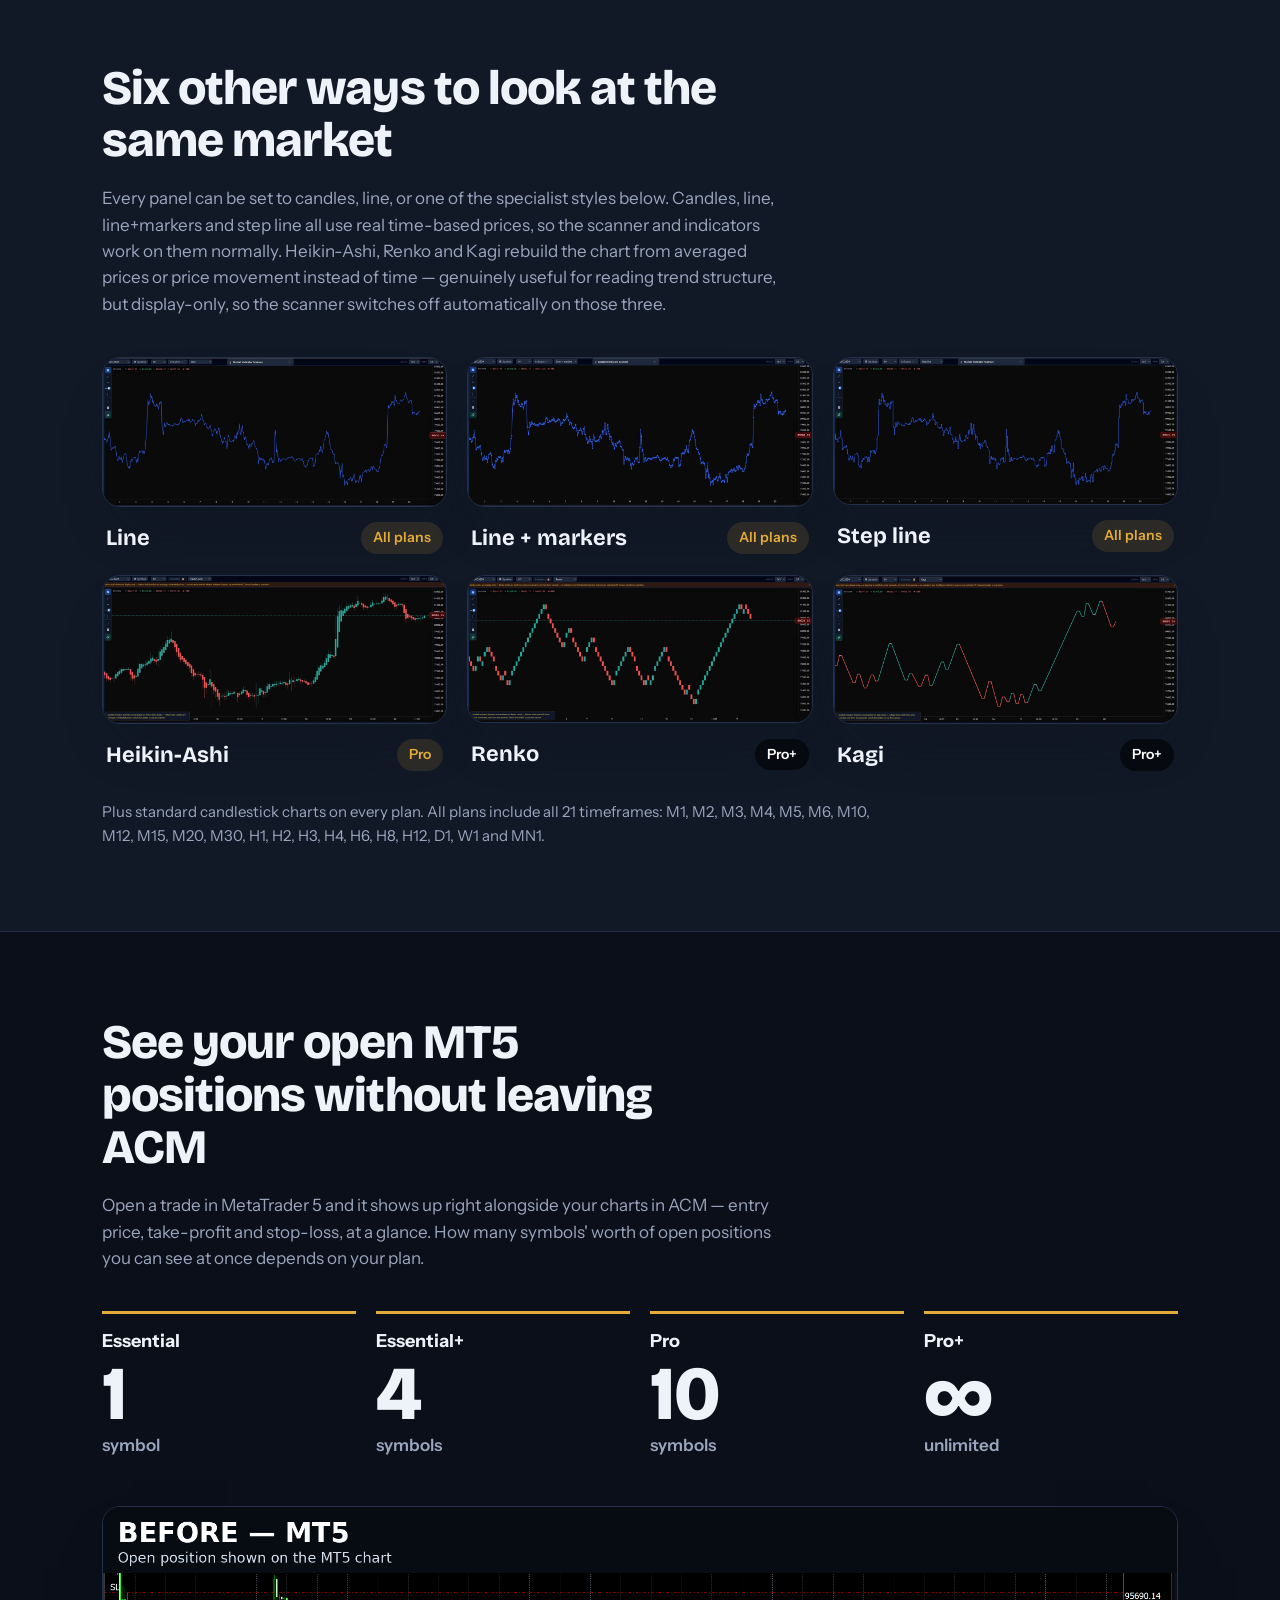
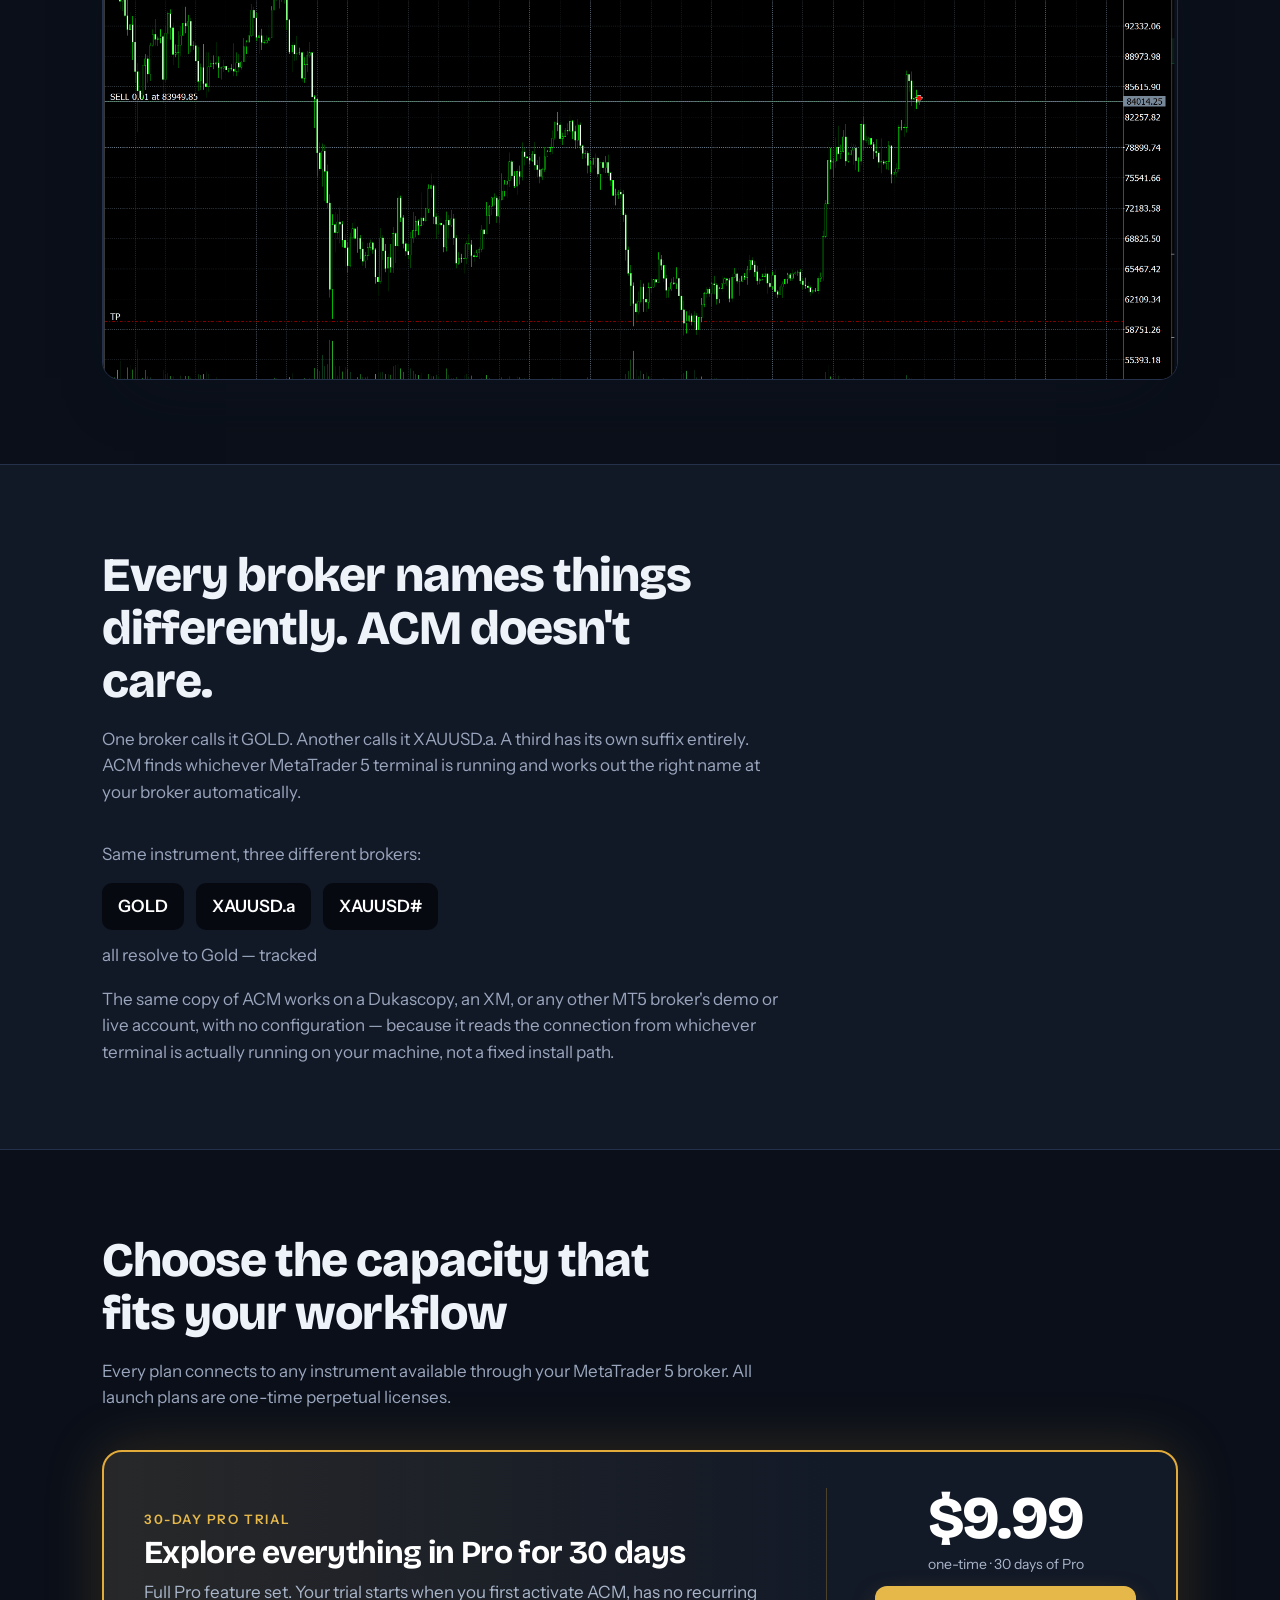
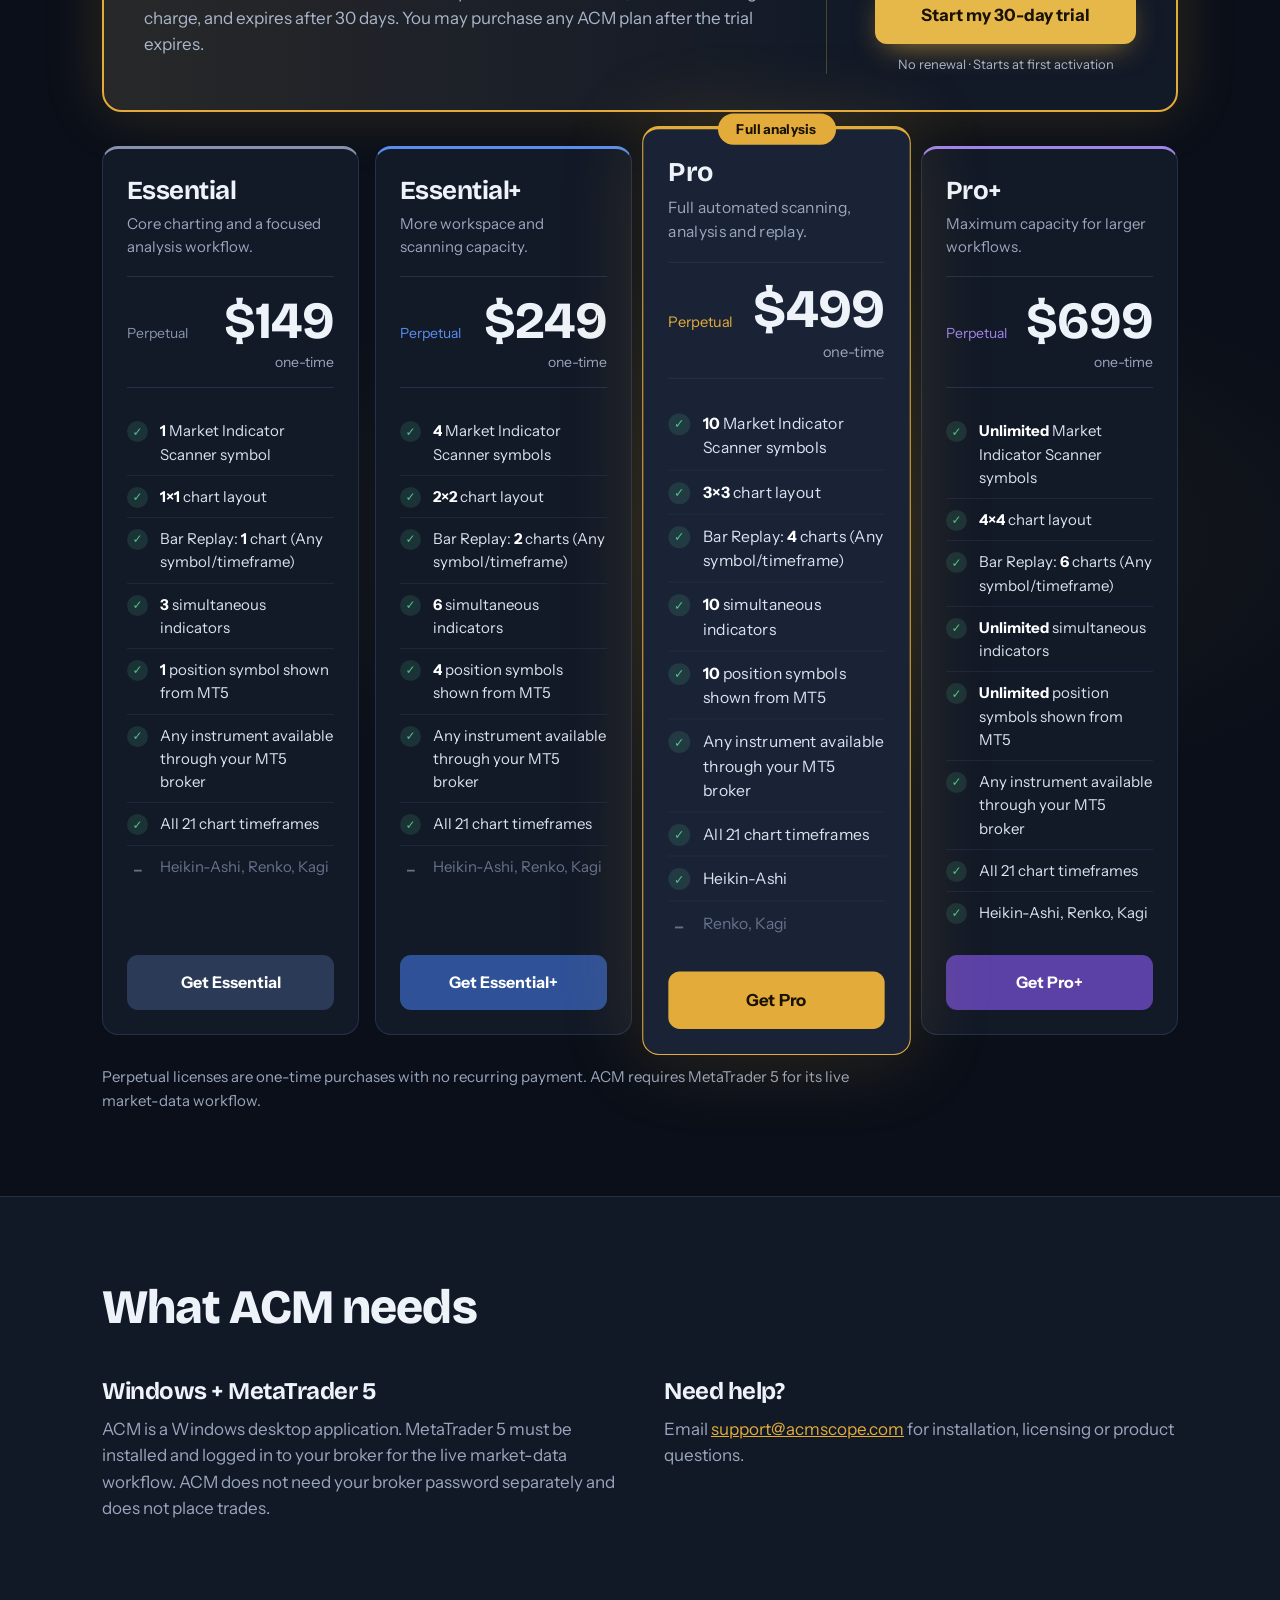
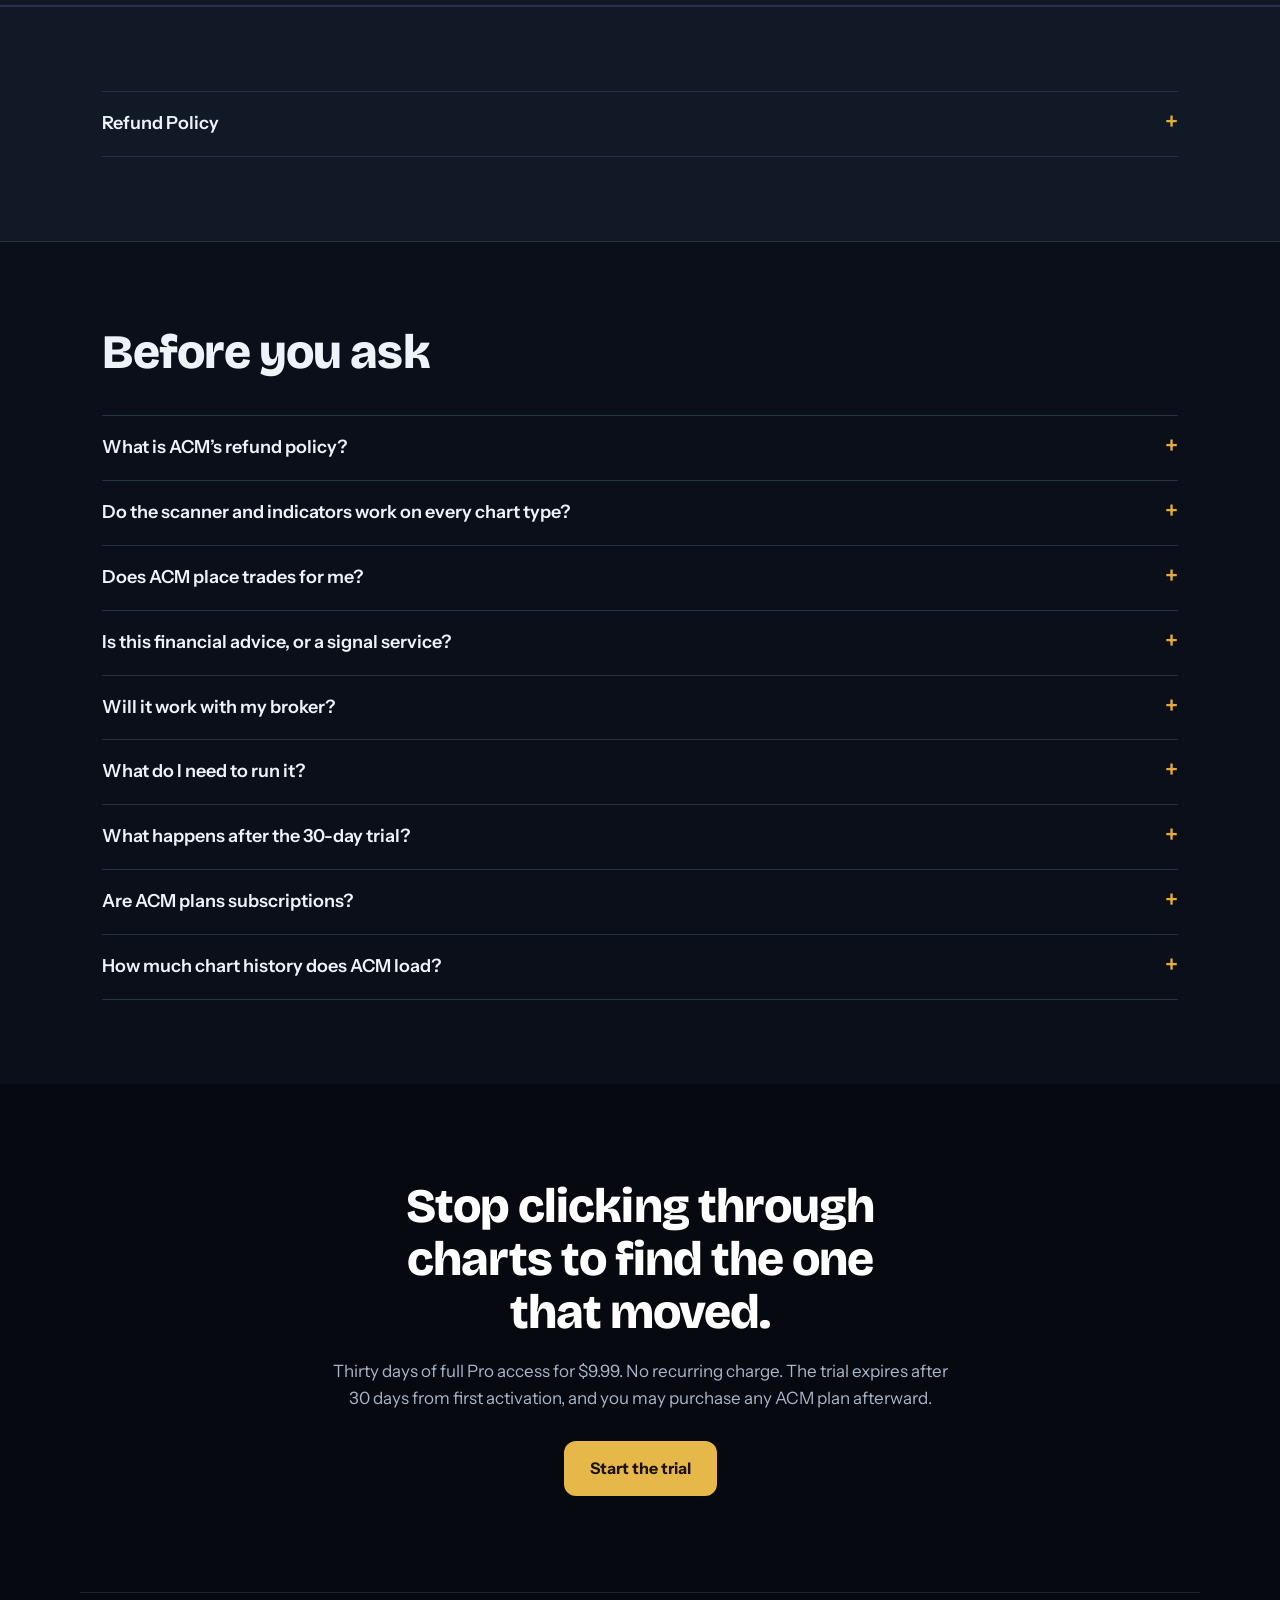
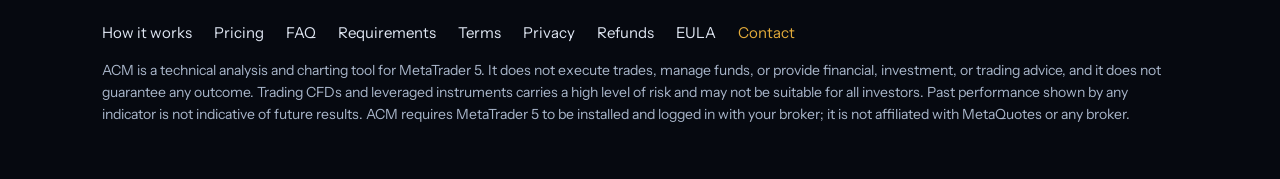
==== commit c5c03aa6: "Add files via upload" ====
--- a/index.html
+++ b/index.html
@@ -189,7 +189,7 @@
 <div class="tick" id="tick" aria-hidden="true"></div>
 
 <div class="hero"><div class="w">
-<div class="hh"><h1>Built on top of your existing MetaTrader 5</h1><div><p>Keep the MT5 connection you already use. ACM adds the analysis, scanning and multi-timeframe workflow that MT5 leaves you to build yourself.</p><a class="btn" href="#mt5-pain">See the MT5 problem</a><a href="#pricing" style="display:inline-block;margin-left:14px;color:var(--acc);font-weight:600">Try Pro for 30 days →</a></div></div>
+<div class="hh"><h1>Built on top of your existing MetaTrader 5</h1><div><p>Keep the MT5 connection you already use. ACM adds the analysis, scanning and multi-timeframe workflow that MT5 leaves you to build yourself.</p><a class="btn" href="#mt5-pain">See the MT5 problem</a><a href="#pricing" style="display:inline-block;margin-left:14px;color:var(--acc);font-weight:600">Explore Pro for 30 days →</a></div></div>
 <div id="acm-hero" role="img" aria-label="Turn your boring MT5 into ACM: scan the whole market at once. Market Indicator Scanner, 4×4 chart layout, Bar Replay, simultaneous indicators, seven chart types and MT5 position symbols."><div id="acm-stage" aria-hidden="true">
 <div class="bg"></div><div class="grid"></div>
 <div class="h"><div class="a in">Turn Your Boring</div><div class="b in" style="animation-delay:.15s">MT5 into <img src="assets/img/hero-acm-wordmark.png" alt="ACM" style="height:70px;vertical-align:-4px;margin-left:8px"></div><div class="c in" style="animation-delay:.3s">Stop flipping through charts.<br>Scan the whole market at once.</div></div>
@@ -261,7 +261,7 @@
 <div class="trial">
 <div>
 <small>30-DAY PRO TRIAL</small>
-<h3>Try everything in Pro for 30 days</h3>
+<h3>Explore everything in Pro for 30 days</h3>
 <p>Full Pro feature set. Your trial starts when you first activate ACM, has no recurring charge, and expires after 30 days. You may purchase any ACM plan after the trial expires.</p>
 </div>
 <div class="tcta">
@@ -280,7 +280,7 @@
 <div><h3>Need help?</h3><p>Email <a href="mailto:support@acmscope.com">support@acmscope.com</a> for installation, licensing or product questions.</p></div></div>
 </div></section>
 
-<section class="alt" id="refunds"><div class="w"><h2>Refund Policy</h2><div class="two"><div><h3>Digital software</h3><p>ACM is digital software delivered electronically. Perpetual license purchases are generally non-refundable.</p><p>Before purchasing, customers may use the optional 30-Day Pro Trial to evaluate ACM. Choosing not to use the trial does not create an automatic right to a refund.</p></div><div><h3>Technical problems</h3><p>Refunds may be considered where a genuine technical defect prevents ACM from functioning substantially as described and the issue cannot be resolved with reasonable technical support.</p><p>Refunds are not provided for change of mind, failure to use the trial, misunderstanding of features or plan limits, incompatibility with a customer's computer or MT5/broker setup, insufficient broker data or history, or dissatisfaction with trading results.</p><p>This policy does not affect any mandatory consumer rights applicable to your location.</p></div></div></div></section>
+<section class="alt" id="refunds"><div class="w"><details id="refund-details"><summary>Refund Policy</summary><div class="two"><div><h3>Digital software</h3><p>ACM is digital software delivered electronically. Perpetual license purchases are generally non-refundable.</p><p>Before purchasing, customers may use the optional 30-Day Pro Trial to evaluate ACM. Choosing not to use the trial does not create an automatic right to a refund.</p></div><div><h3>Technical problems</h3><p>Refunds may be considered where a genuine technical defect prevents ACM from functioning substantially as described and the issue cannot be resolved with reasonable technical support.</p><p>Refunds are not provided for change of mind, failure to use the trial, misunderstanding of features or plan limits, incompatibility with a customer's computer or MT5/broker setup, insufficient broker data or history, or dissatisfaction with trading results.</p><p>This policy does not affect any mandatory consumer rights applicable to your location.</p></div></div></details></div></section>
 
 <section id="faq"><div class="w"><h2>Before you ask</h2><div style="margin-top:36px" id="faqs"><details><summary>What is ACM’s refund policy?</summary><p>ACM is digital software delivered electronically, so perpetual license purchases are generally non-refundable. The optional 30-Day Pro Trial is available for evaluation, but not using the trial does not create an automatic right to a refund. Refunds may be considered where a genuine technical defect prevents ACM from functioning substantially as described and cannot be resolved with reasonable technical support. Mandatory consumer rights applicable to your location remain unaffected.</p></details><details><summary>Do the scanner and indicators work on every chart type?</summary><p>On candles, line, line+markers and step line — yes, fully. Heikin-Ashi, Renko and Kagi are display-only chart types: they're built from averaged prices or price movement rather than real traded prices, so indicators and the scanner switch off automatically on those, regardless of your plan. Switch back to candles to use them again.</p></details><details><summary>Does ACM place trades for me?</summary><p>No. ACM never places a trade and never touches your account balance. It reads market data through your MetaTrader 5 terminal and shows you what the technical studies currently say — what you do with that is entirely up to you.</p></details><details><summary>Is this financial advice, or a signal service?</summary><p>No. ACM doesn't tell you what to buy or sell, and it doesn't predict the future. It summarizes what a set of established technical studies currently show, on the markets you've already chosen to follow, and flags when that picture changes.</p></details><details><summary>Will it work with my broker?</summary><p>If your broker gives you MetaTrader 5, yes. ACM detects whichever MT5 terminal is running on your machine and automatically works out how your broker names each instrument, so the same install works unmodified across brokers.</p></details><details><summary>What do I need to run it?</summary><p>A Windows PC with MetaTrader 5 installed and logged in to your broker. Installation is a normal setup wizard — no coding, no command line.</p></details><details><summary>What happens after the 30-day trial?</summary><p>The trial is $9.99 for 30 days from first activation. There is no automatic renewal or recurring charge. After the trial expires, you may purchase any ACM plan.</p></details><details><summary>Are ACM plans subscriptions?</summary><p>No. The launch plans are one-time perpetual licenses with no recurring payment. The Pro 30-day trial is also a one-time purchase; it expires 30 days after first activation.</p></details><details><summary>How much chart history does ACM load?</summary><p>ACM loads up to 2,000 recent candles per chart panel. The amount of historical data available can also depend on the history MT5 has downloaded for that symbol and timeframe.</p></details></div></div></section>
 
@@ -307,5 +307,6 @@
 </script>
 <script>(function(){var w=document.getElementById("acm-hero"),s=document.getElementById("acm-stage");if(!w||!s)return;function fit(){var k=w.clientWidth/1920;s.style.transform="scale("+k+")";w.style.height=(1080*k)+"px"}fit();addEventListener("resize",fit);if(window.ResizeObserver)new ResizeObserver(fit).observe(w)})();</script>
 <!-- Cloudflare Web Analytics --><script type='module' src='https://static.cloudflareinsights.com/beacon.min.js' data-cf-beacon='{"token": "92f608f3456441f187ce2f5948a5d546"}'></script><!-- End Cloudflare Web Analytics -->
+<script>(function(){var d=document.getElementById("refund-details");function o(){if(d&&location.hash==="#refunds")d.open=true}o();addEventListener("hashchange",o)})()</script>
 </body>
 </html>
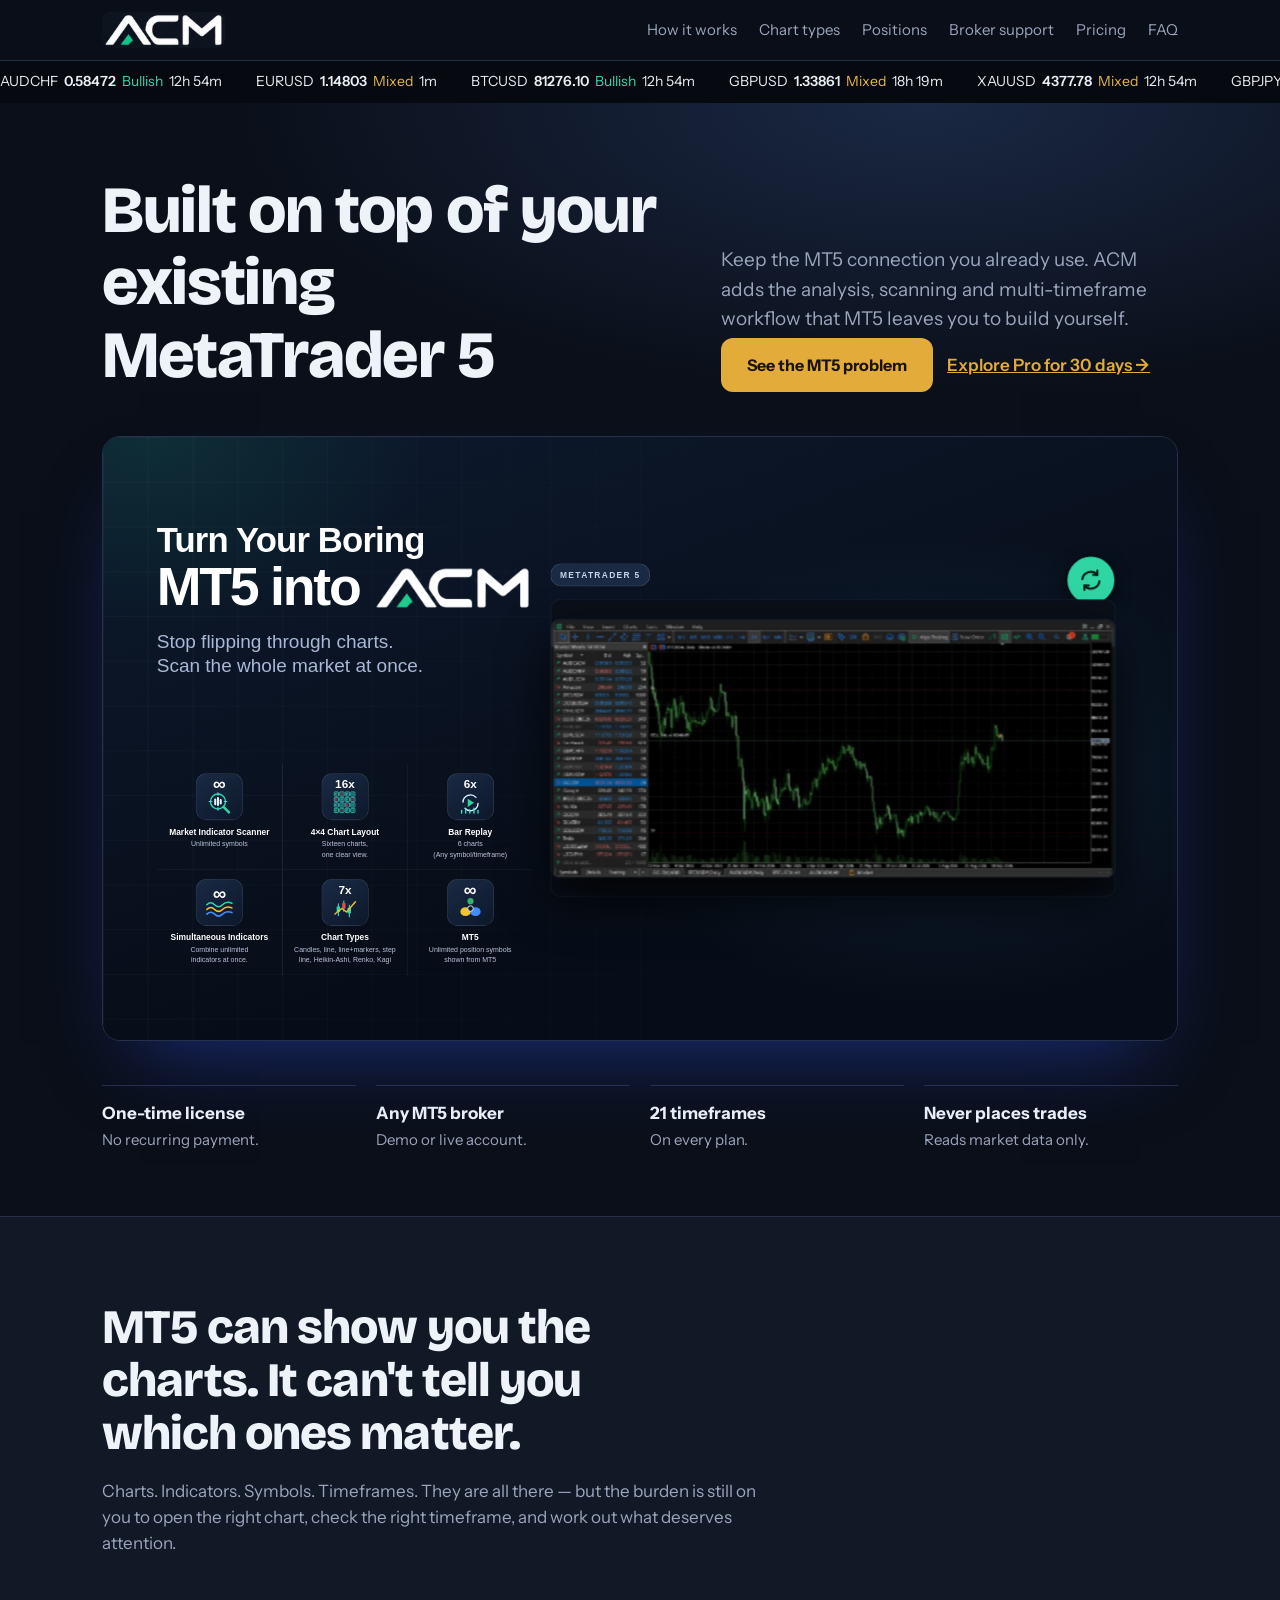
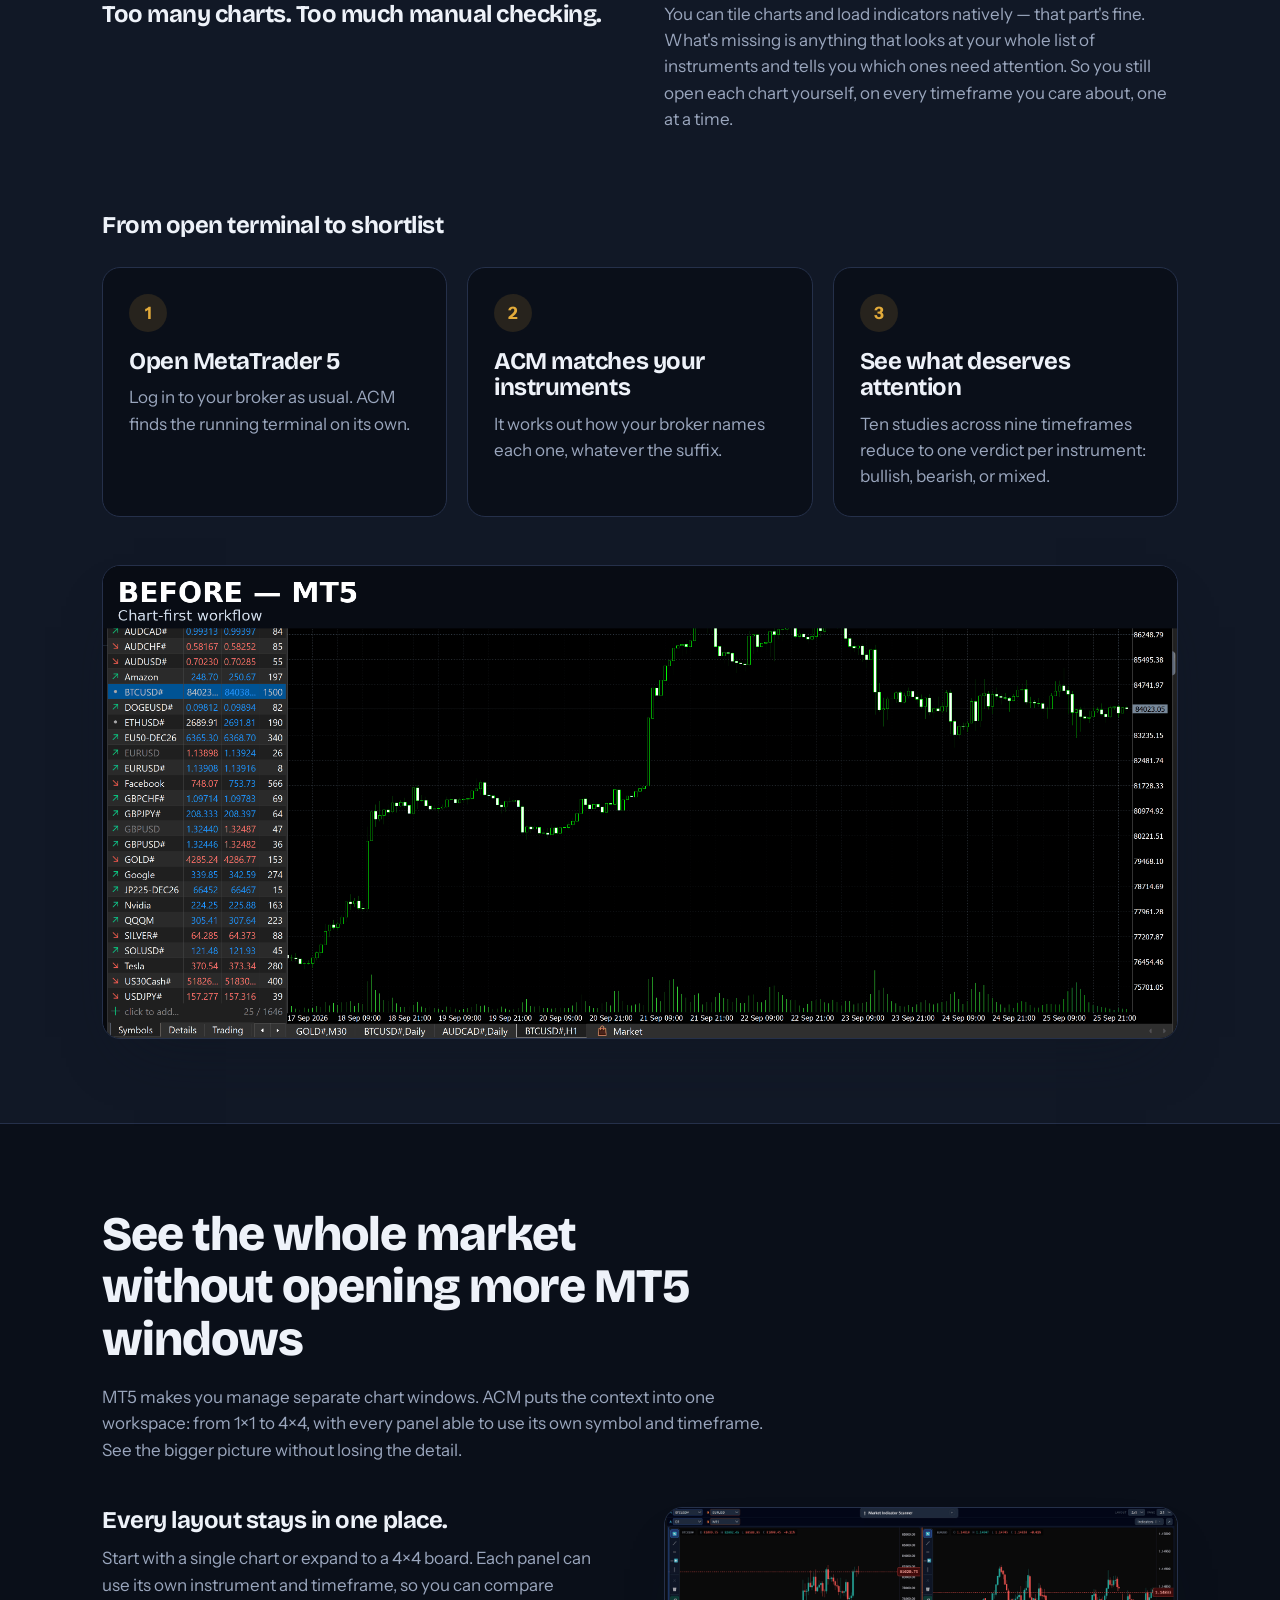
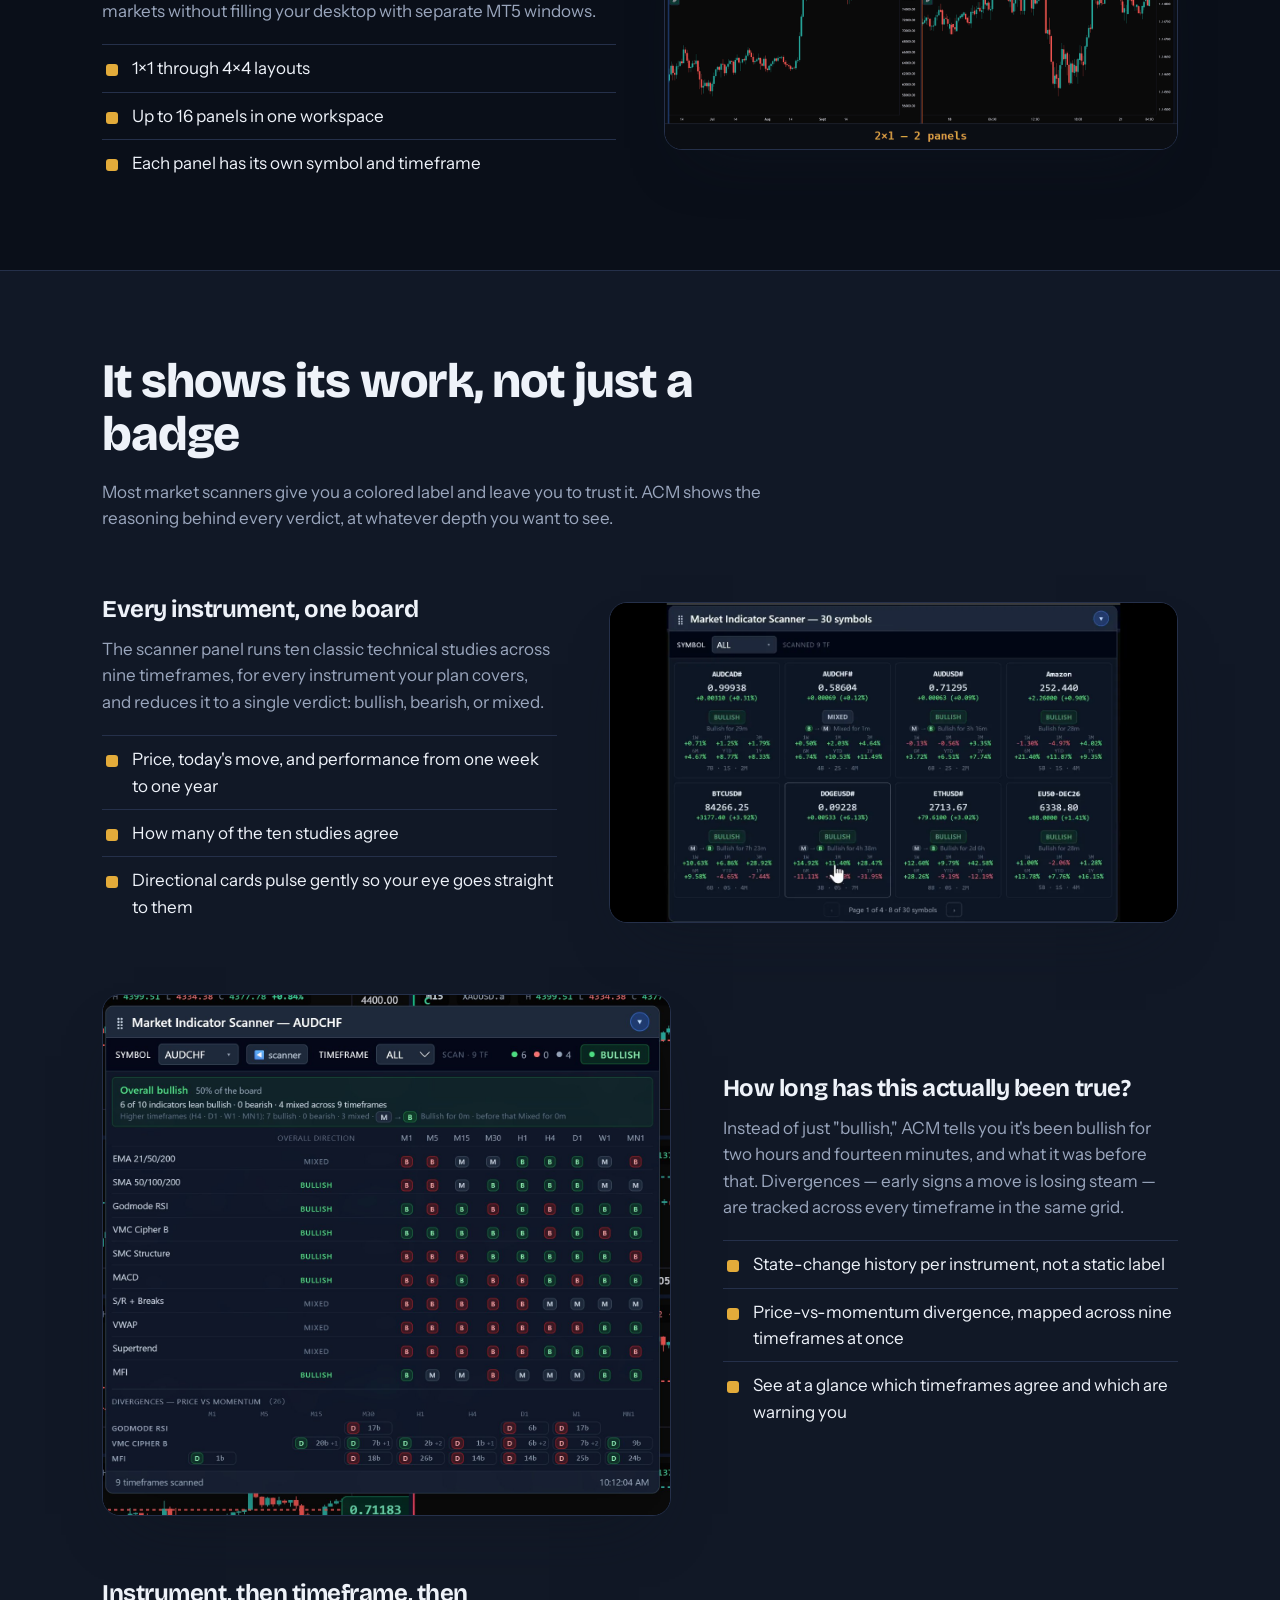
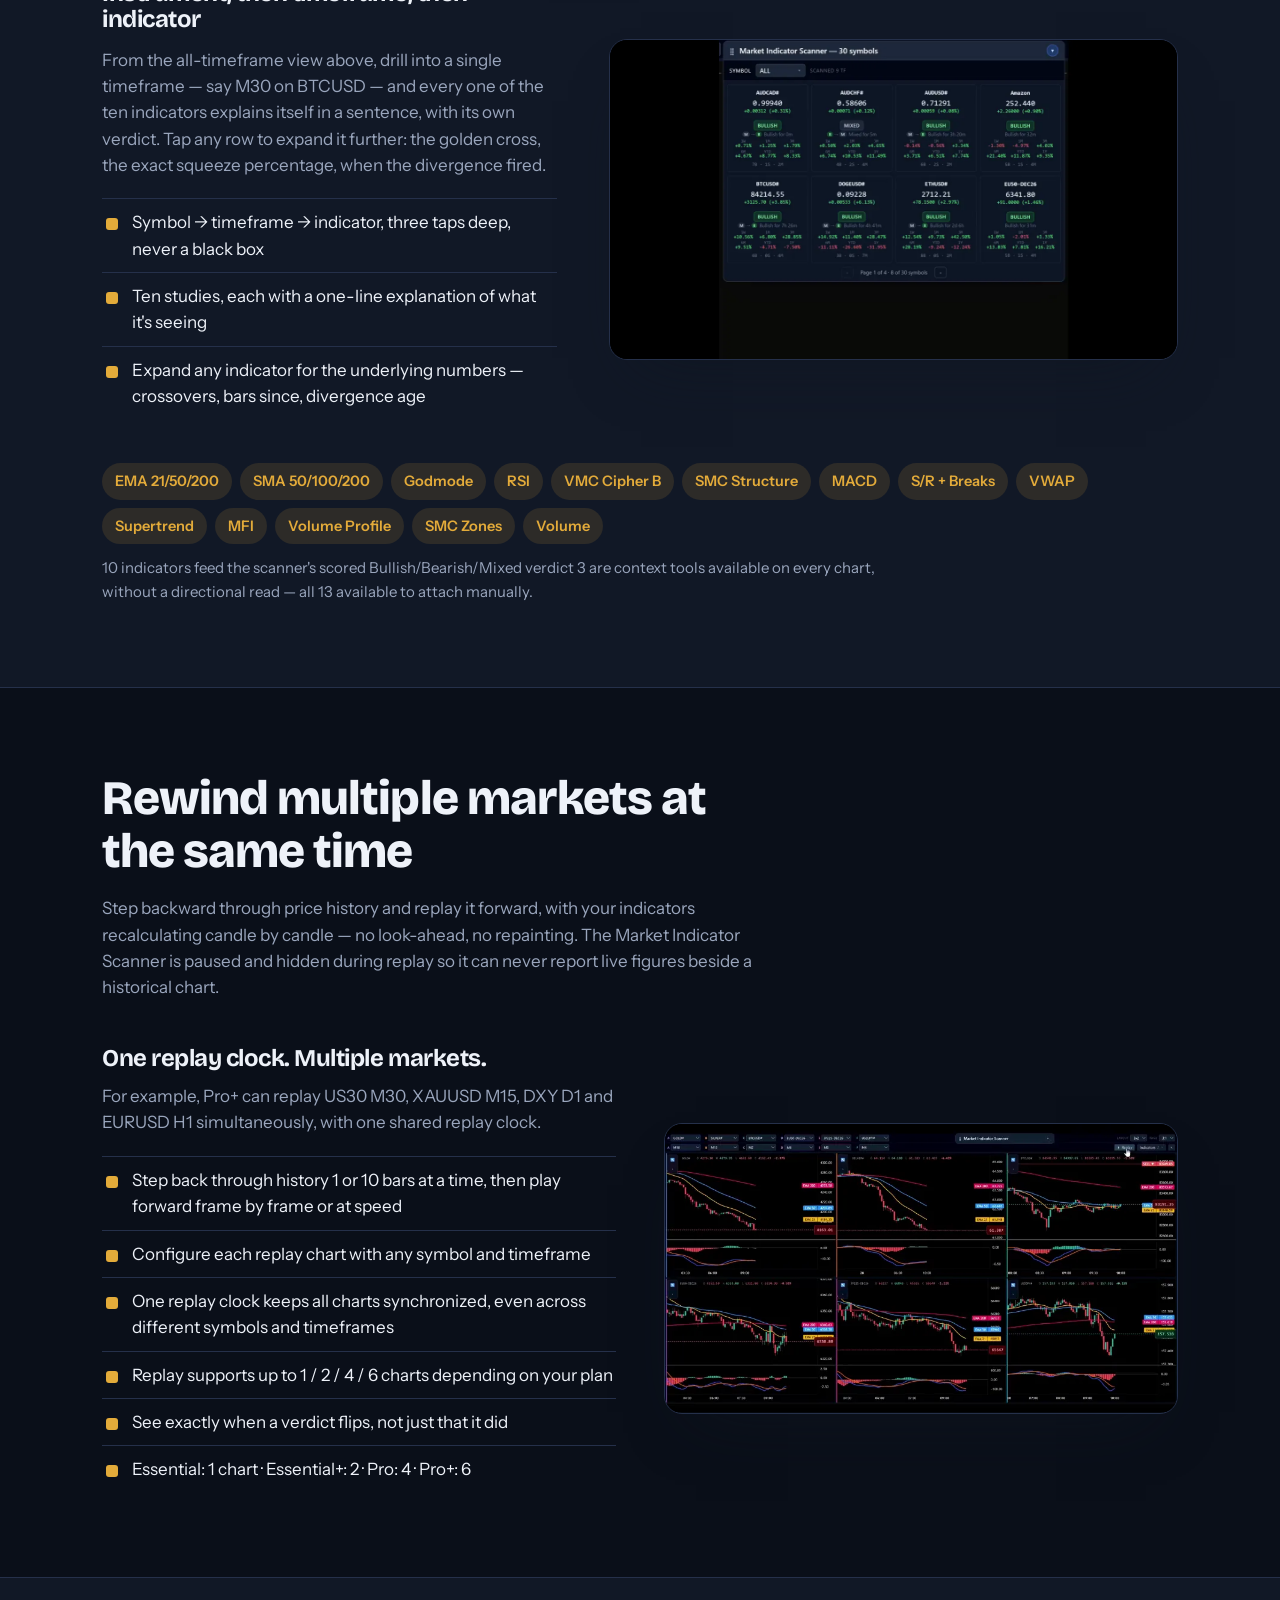
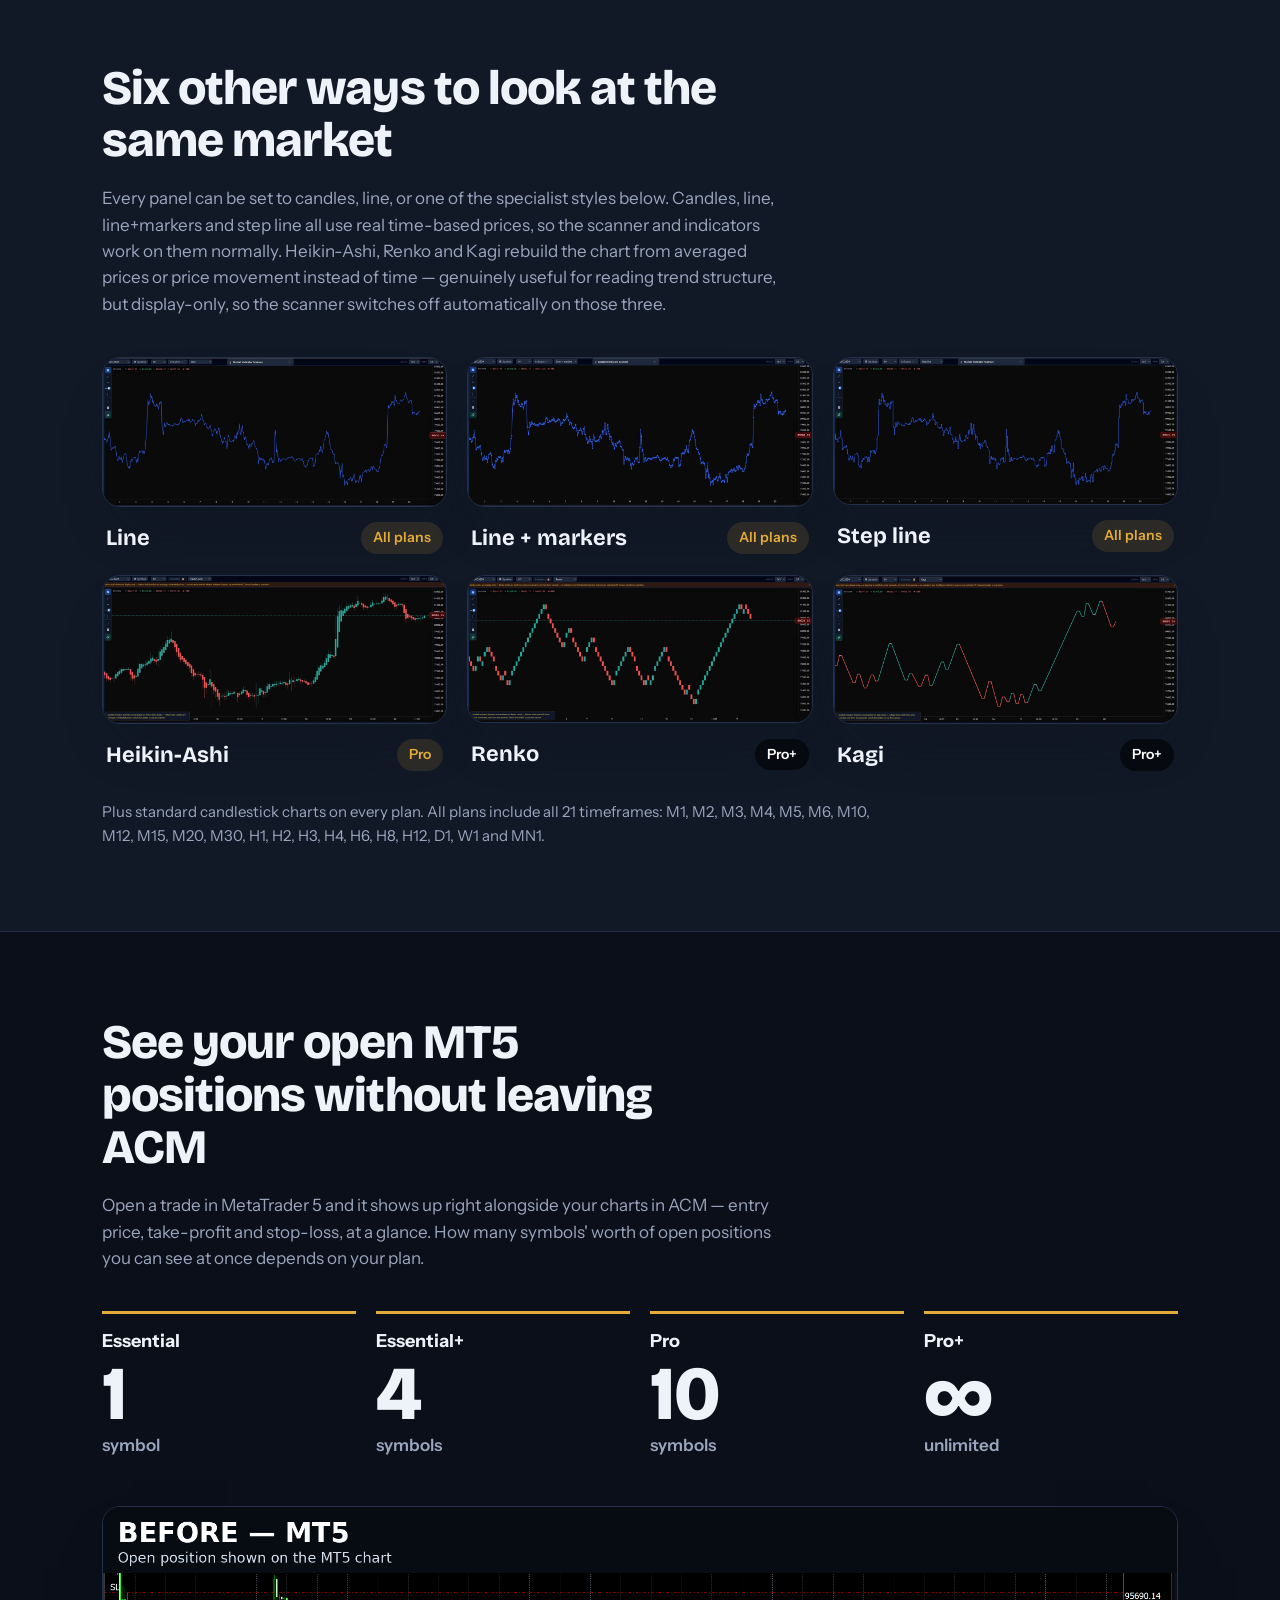
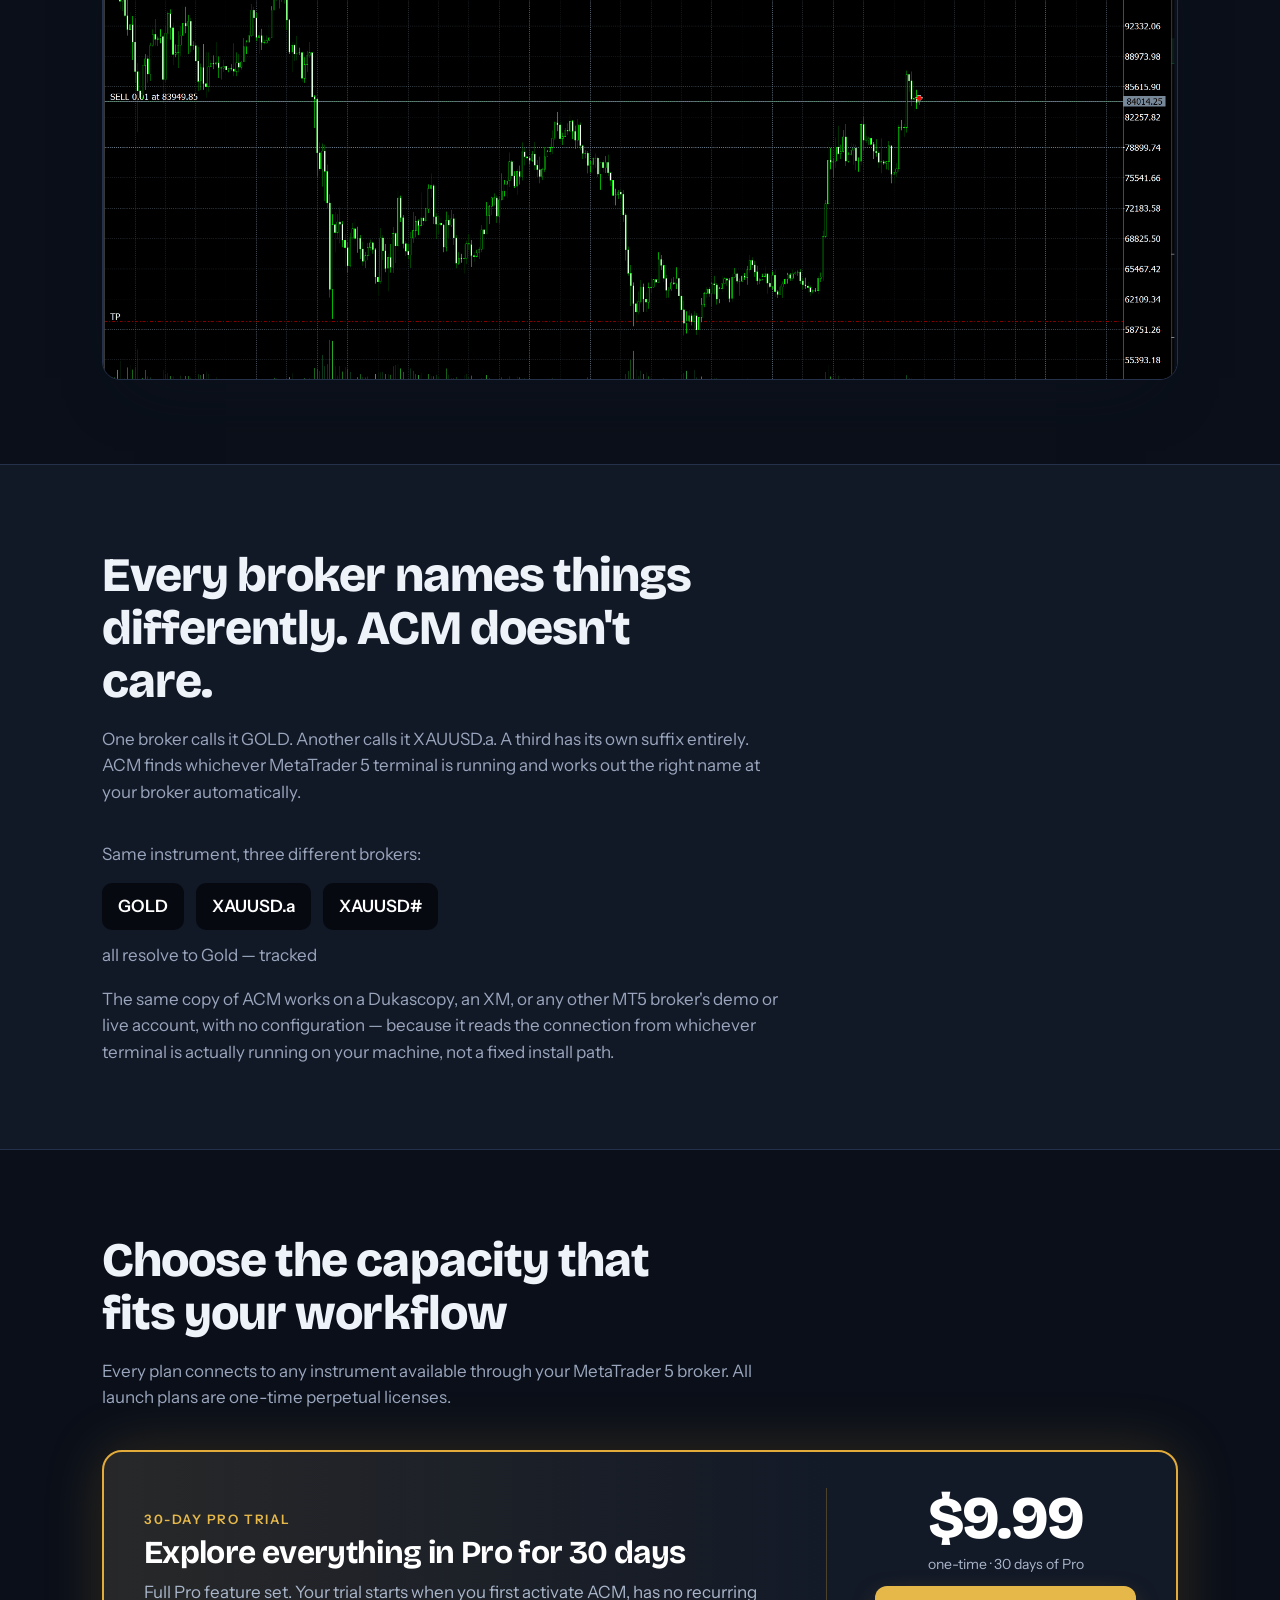
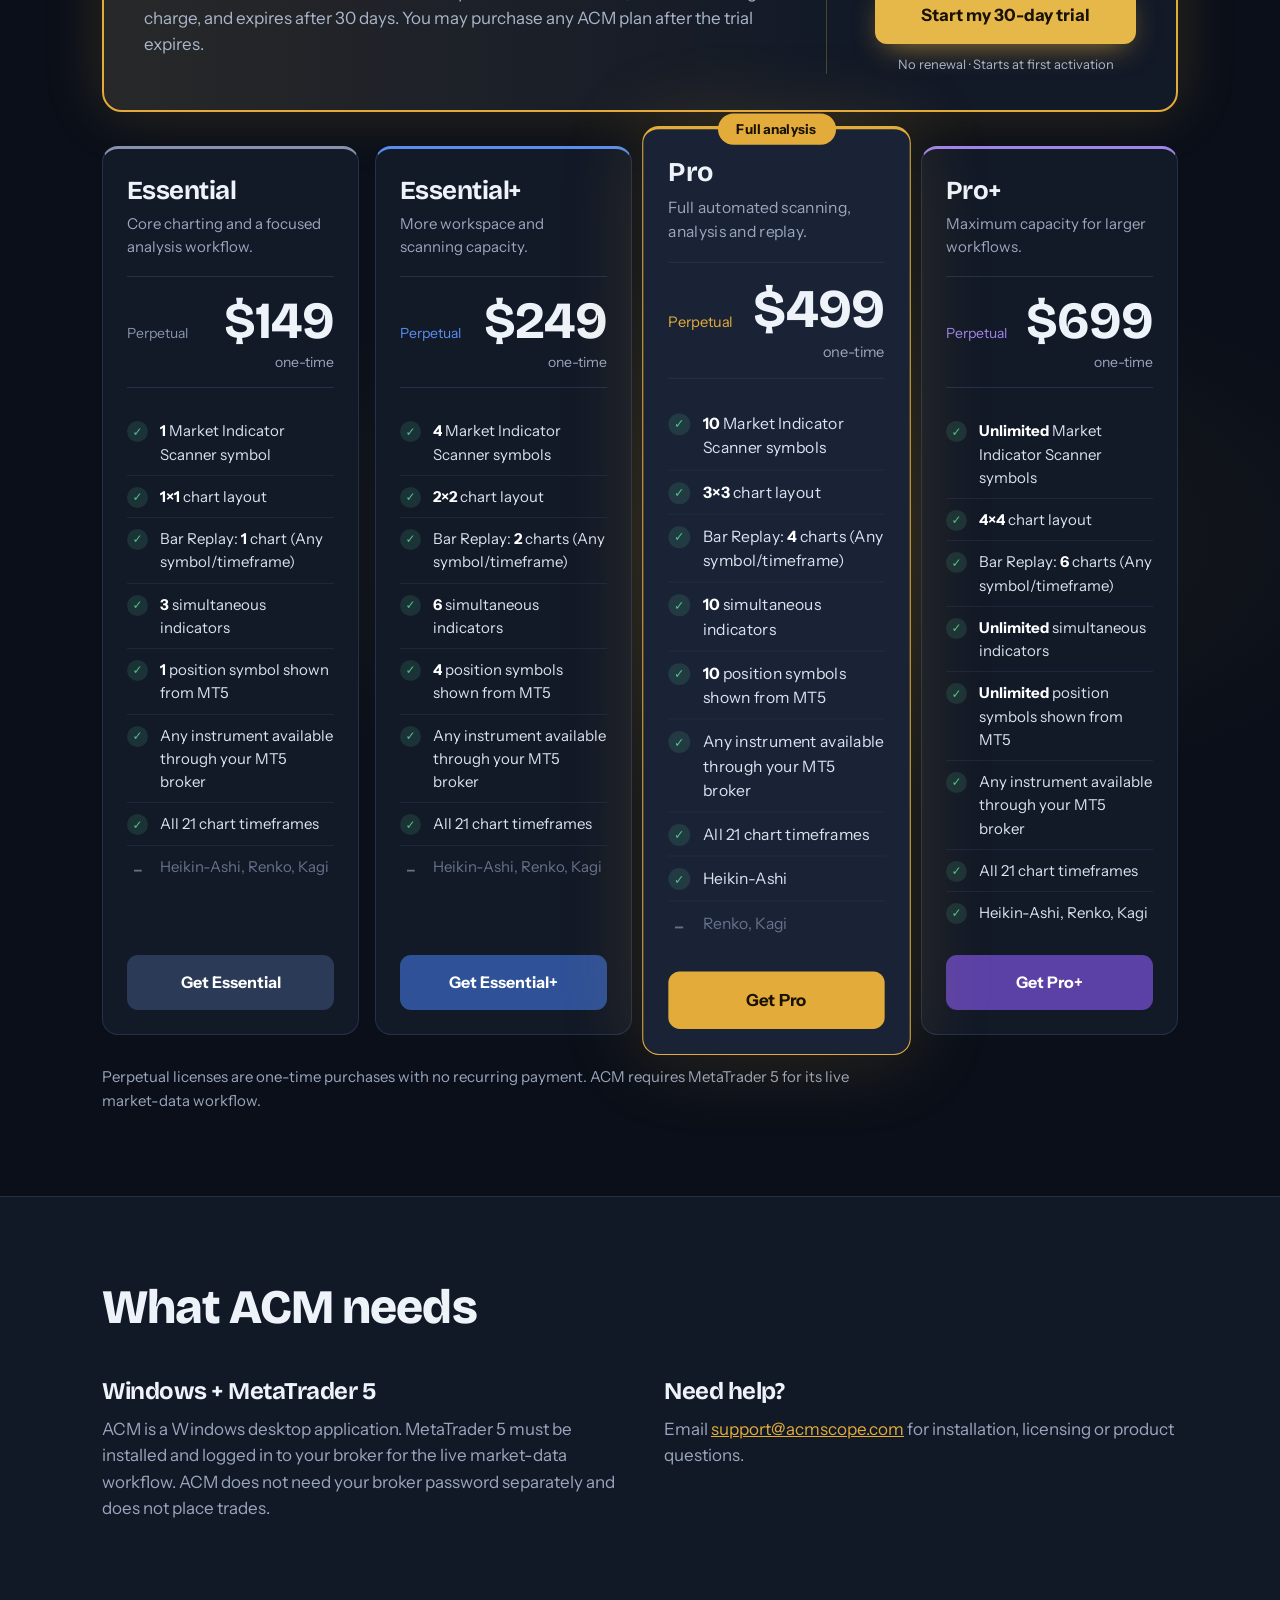
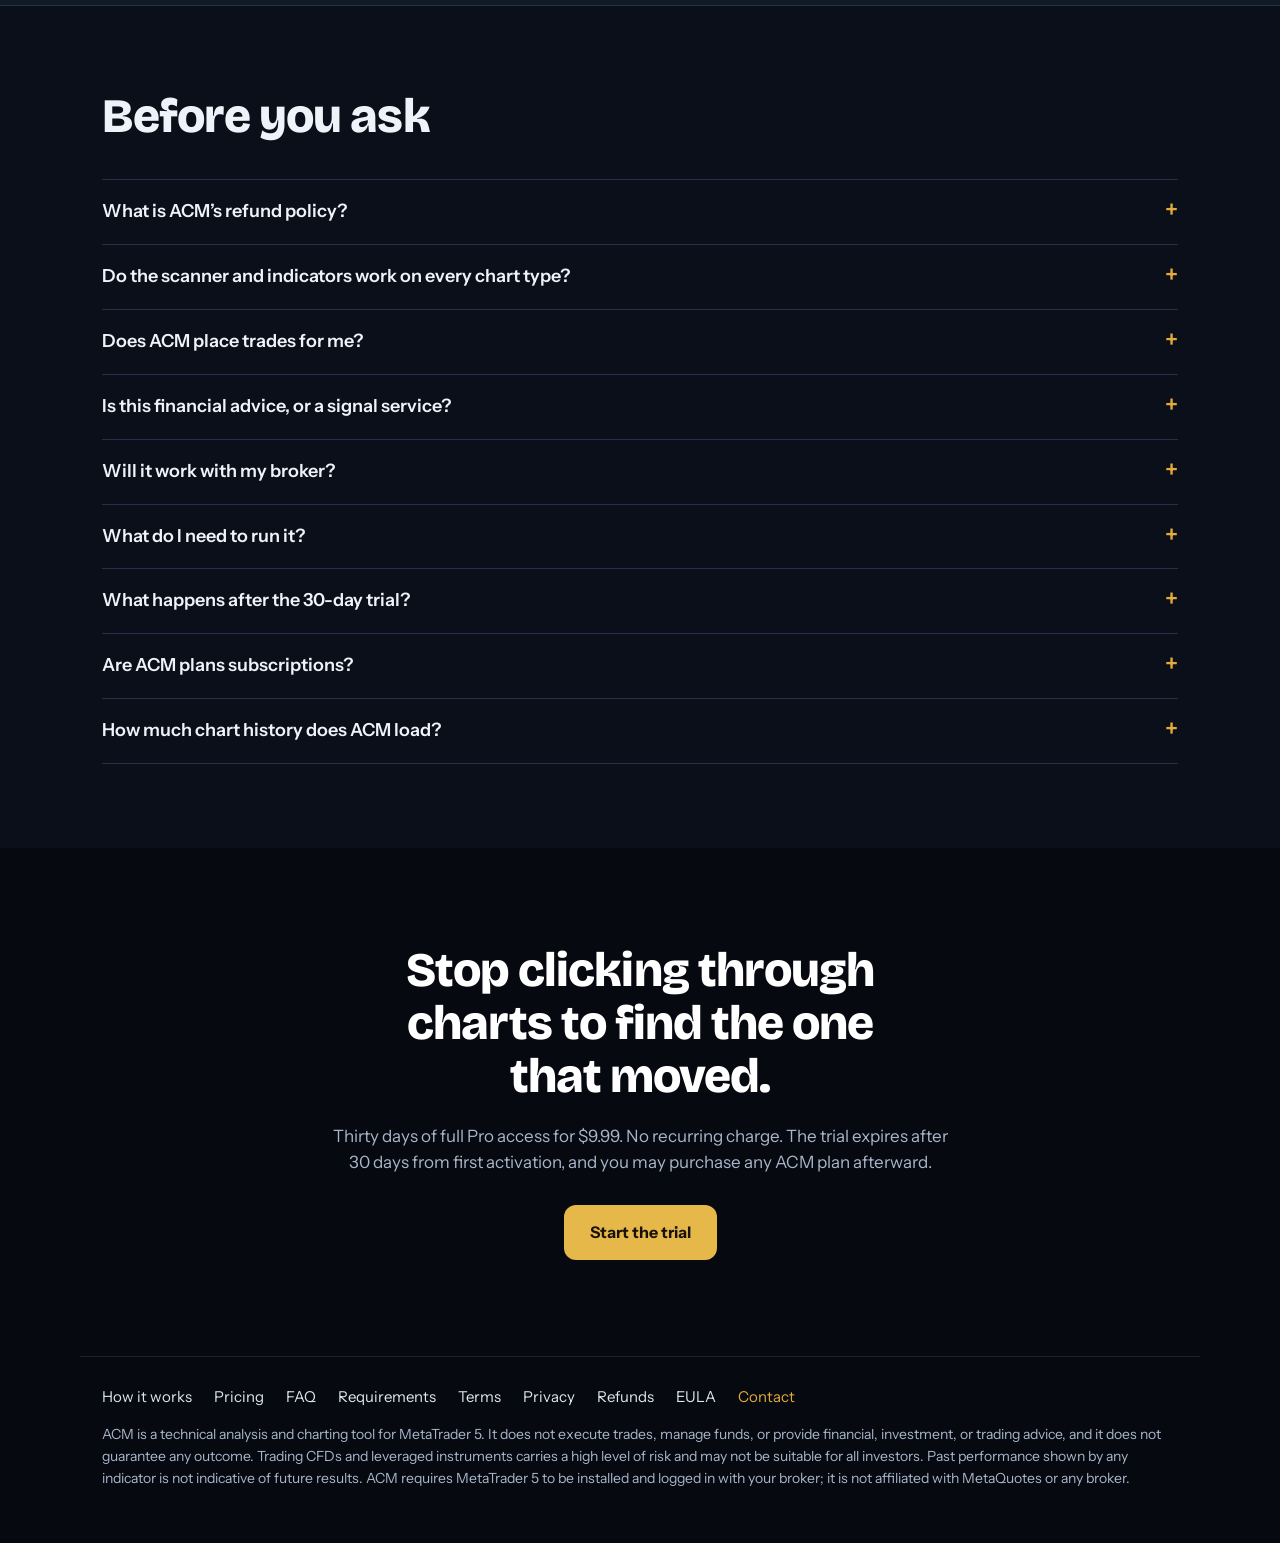
==== commit 49bb578d: "Add files via upload" ====
--- a/index.html
+++ b/index.html
@@ -280,9 +280,7 @@
 <div><h3>Need help?</h3><p>Email <a href="mailto:support@acmscope.com">support@acmscope.com</a> for installation, licensing or product questions.</p></div></div>
 </div></section>
 
-<section class="alt" id="refunds"><div class="w"><details id="refund-details"><summary>Refund Policy</summary><div class="two"><div><h3>Digital software</h3><p>ACM is digital software delivered electronically. Perpetual license purchases are generally non-refundable.</p><p>Before purchasing, customers may use the optional 30-Day Pro Trial to evaluate ACM. Choosing not to use the trial does not create an automatic right to a refund.</p></div><div><h3>Technical problems</h3><p>Refunds may be considered where a genuine technical defect prevents ACM from functioning substantially as described and the issue cannot be resolved with reasonable technical support.</p><p>Refunds are not provided for change of mind, failure to use the trial, misunderstanding of features or plan limits, incompatibility with a customer's computer or MT5/broker setup, insufficient broker data or history, or dissatisfaction with trading results.</p><p>This policy does not affect any mandatory consumer rights applicable to your location.</p></div></div></details></div></section>
-
-<section id="faq"><div class="w"><h2>Before you ask</h2><div style="margin-top:36px" id="faqs"><details><summary>What is ACM’s refund policy?</summary><p>ACM is digital software delivered electronically, so perpetual license purchases are generally non-refundable. The optional 30-Day Pro Trial is available for evaluation, but not using the trial does not create an automatic right to a refund. Refunds may be considered where a genuine technical defect prevents ACM from functioning substantially as described and cannot be resolved with reasonable technical support. Mandatory consumer rights applicable to your location remain unaffected.</p></details><details><summary>Do the scanner and indicators work on every chart type?</summary><p>On candles, line, line+markers and step line — yes, fully. Heikin-Ashi, Renko and Kagi are display-only chart types: they're built from averaged prices or price movement rather than real traded prices, so indicators and the scanner switch off automatically on those, regardless of your plan. Switch back to candles to use them again.</p></details><details><summary>Does ACM place trades for me?</summary><p>No. ACM never places a trade and never touches your account balance. It reads market data through your MetaTrader 5 terminal and shows you what the technical studies currently say — what you do with that is entirely up to you.</p></details><details><summary>Is this financial advice, or a signal service?</summary><p>No. ACM doesn't tell you what to buy or sell, and it doesn't predict the future. It summarizes what a set of established technical studies currently show, on the markets you've already chosen to follow, and flags when that picture changes.</p></details><details><summary>Will it work with my broker?</summary><p>If your broker gives you MetaTrader 5, yes. ACM detects whichever MT5 terminal is running on your machine and automatically works out how your broker names each instrument, so the same install works unmodified across brokers.</p></details><details><summary>What do I need to run it?</summary><p>A Windows PC with MetaTrader 5 installed and logged in to your broker. Installation is a normal setup wizard — no coding, no command line.</p></details><details><summary>What happens after the 30-day trial?</summary><p>The trial is $9.99 for 30 days from first activation. There is no automatic renewal or recurring charge. After the trial expires, you may purchase any ACM plan.</p></details><details><summary>Are ACM plans subscriptions?</summary><p>No. The launch plans are one-time perpetual licenses with no recurring payment. The Pro 30-day trial is also a one-time purchase; it expires 30 days after first activation.</p></details><details><summary>How much chart history does ACM load?</summary><p>ACM loads up to 2,000 recent candles per chart panel. The amount of historical data available can also depend on the history MT5 has downloaded for that symbol and timeframe.</p></details></div></div></section>
+<section id="faq"><div class="w"><h2>Before you ask</h2><div style="margin-top:36px" id="faqs"><details id="refunds"><summary>What is ACM’s refund policy?</summary><p>ACM is digital software delivered electronically, so perpetual license purchases are generally non-refundable. The optional 30-Day Pro Trial lets you evaluate ACM before you buy; choosing not to use it does not create an automatic right to a refund.</p><p>A refund may be considered if a genuine technical defect stops ACM from working substantially as described and reasonable technical support cannot resolve it. Refunds are not provided for change of mind, not using the trial, misunderstanding features or plan limits, incompatibility with your computer or MT5/broker setup, insufficient broker data or history, or dissatisfaction with trading results.</p><p>This policy does not affect any mandatory consumer rights that apply where you live.</p></details><details><summary>Do the scanner and indicators work on every chart type?</summary><p>On candles, line, line+markers and step line — yes, fully. Heikin-Ashi, Renko and Kagi are display-only chart types: they're built from averaged prices or price movement rather than real traded prices, so indicators and the scanner switch off automatically on those, regardless of your plan. Switch back to candles to use them again.</p></details><details><summary>Does ACM place trades for me?</summary><p>No. ACM never places a trade and never touches your account balance. It reads market data through your MetaTrader 5 terminal and shows you what the technical studies currently say — what you do with that is entirely up to you.</p></details><details><summary>Is this financial advice, or a signal service?</summary><p>No. ACM doesn't tell you what to buy or sell, and it doesn't predict the future. It summarizes what a set of established technical studies currently show, on the markets you've already chosen to follow, and flags when that picture changes.</p></details><details><summary>Will it work with my broker?</summary><p>If your broker gives you MetaTrader 5, yes. ACM detects whichever MT5 terminal is running on your machine and automatically works out how your broker names each instrument, so the same install works unmodified across brokers.</p></details><details><summary>What do I need to run it?</summary><p>A Windows PC with MetaTrader 5 installed and logged in to your broker. Installation is a normal setup wizard — no coding, no command line.</p></details><details><summary>What happens after the 30-day trial?</summary><p>The trial is $9.99 for 30 days from first activation. There is no automatic renewal or recurring charge. After the trial expires, you may purchase any ACM plan.</p></details><details><summary>Are ACM plans subscriptions?</summary><p>No. The launch plans are one-time perpetual licenses with no recurring payment. The Pro 30-day trial is also a one-time purchase; it expires 30 days after first activation.</p></details><details><summary>How much chart history does ACM load?</summary><p>ACM loads up to 2,000 recent candles per chart panel. The amount of historical data available can also depend on the history MT5 has downloaded for that symbol and timeframe.</p></details></div></div></section>
 
 <div class="cta"><div class="w"><h2>Stop clicking through charts to find the one that moved.</h2><p>Thirty days of full Pro access for $9.99. No recurring charge. The trial expires after 30 days from first activation, and you may purchase any ACM plan afterward.</p><a class="btn" href="#pricing">Start the trial</a></div></div>
 
@@ -307,6 +305,6 @@
 </script>
 <script>(function(){var w=document.getElementById("acm-hero"),s=document.getElementById("acm-stage");if(!w||!s)return;function fit(){var k=w.clientWidth/1920;s.style.transform="scale("+k+")";w.style.height=(1080*k)+"px"}fit();addEventListener("resize",fit);if(window.ResizeObserver)new ResizeObserver(fit).observe(w)})();</script>
 <!-- Cloudflare Web Analytics --><script type='module' src='https://static.cloudflareinsights.com/beacon.min.js' data-cf-beacon='{"token": "92f608f3456441f187ce2f5948a5d546"}'></script><!-- End Cloudflare Web Analytics -->
-<script>(function(){var d=document.getElementById("refund-details");function o(){if(d&&location.hash==="#refunds")d.open=true}o();addEventListener("hashchange",o)})()</script>
+<script>(function(){var d=document.getElementById("refunds");function o(){if(d&&location.hash==="#refunds")d.open=true}o();addEventListener("hashchange",o)})()</script>
 </body>
 </html>
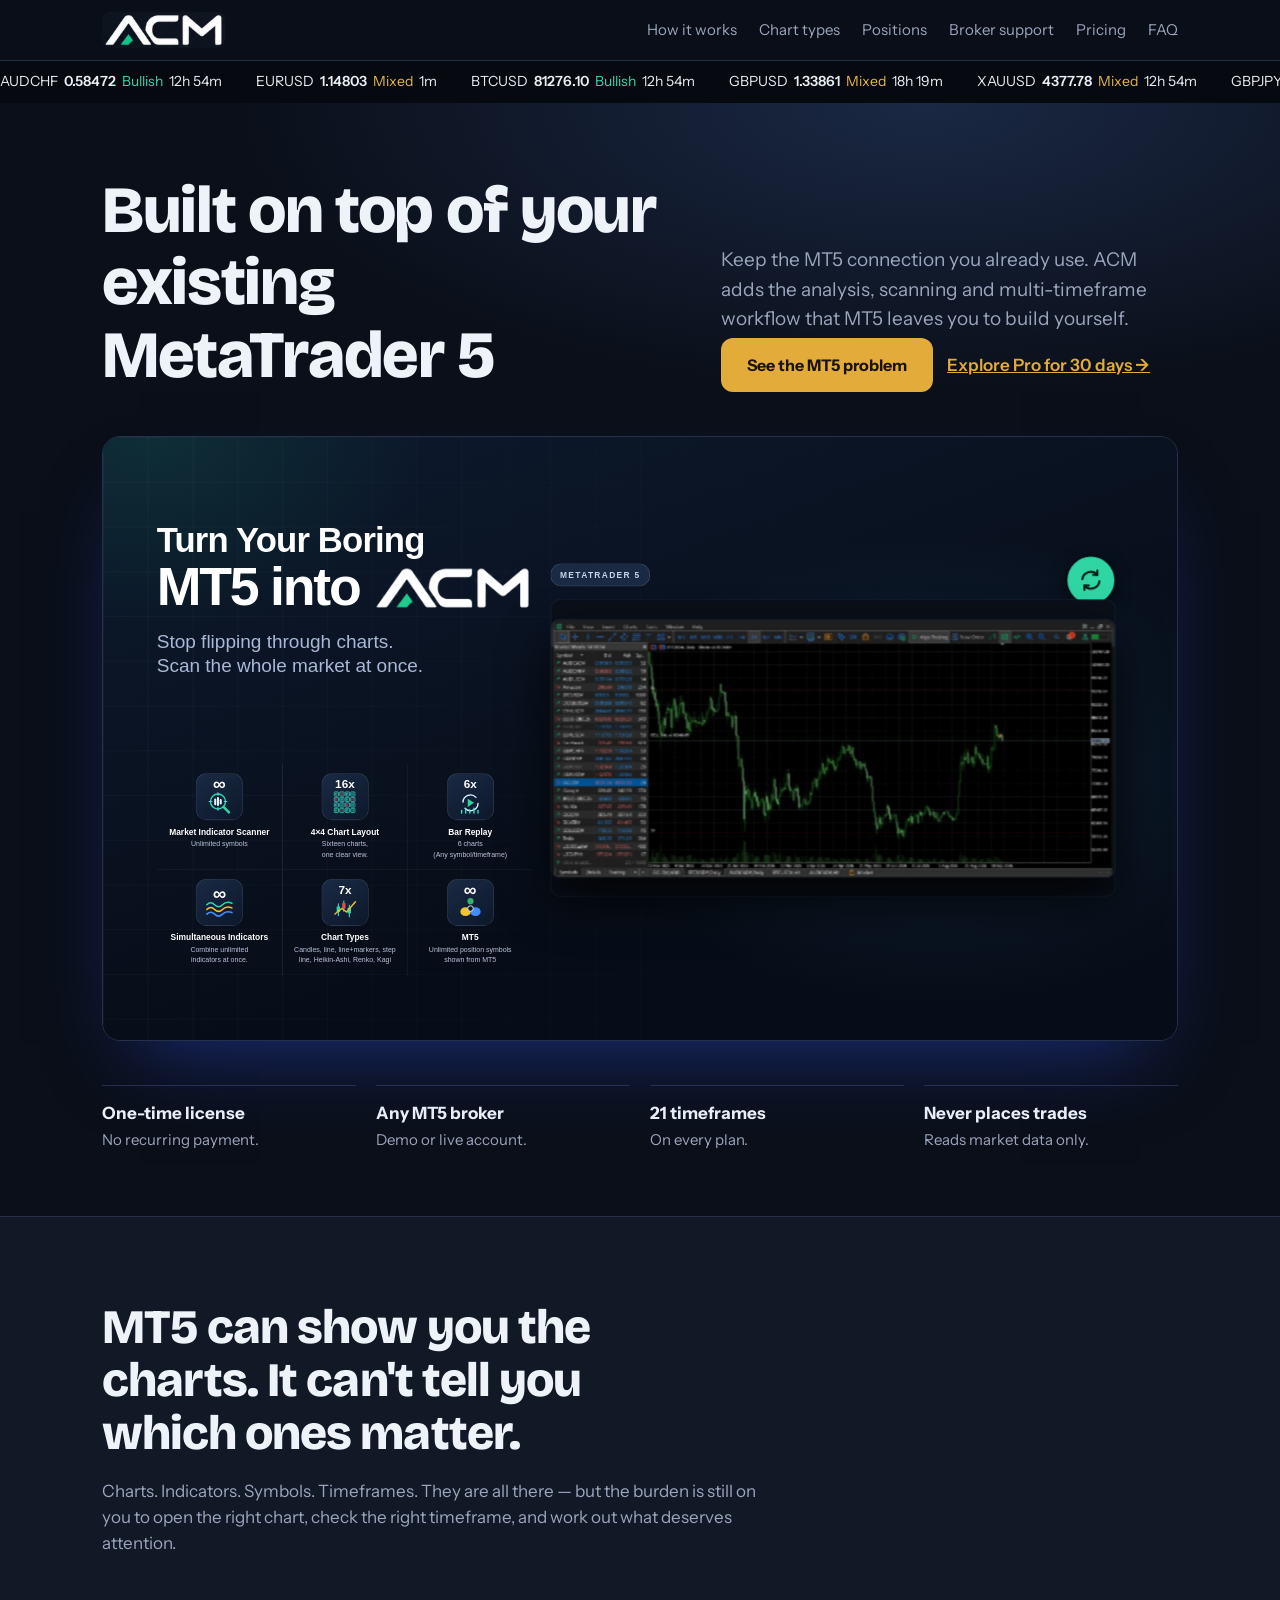
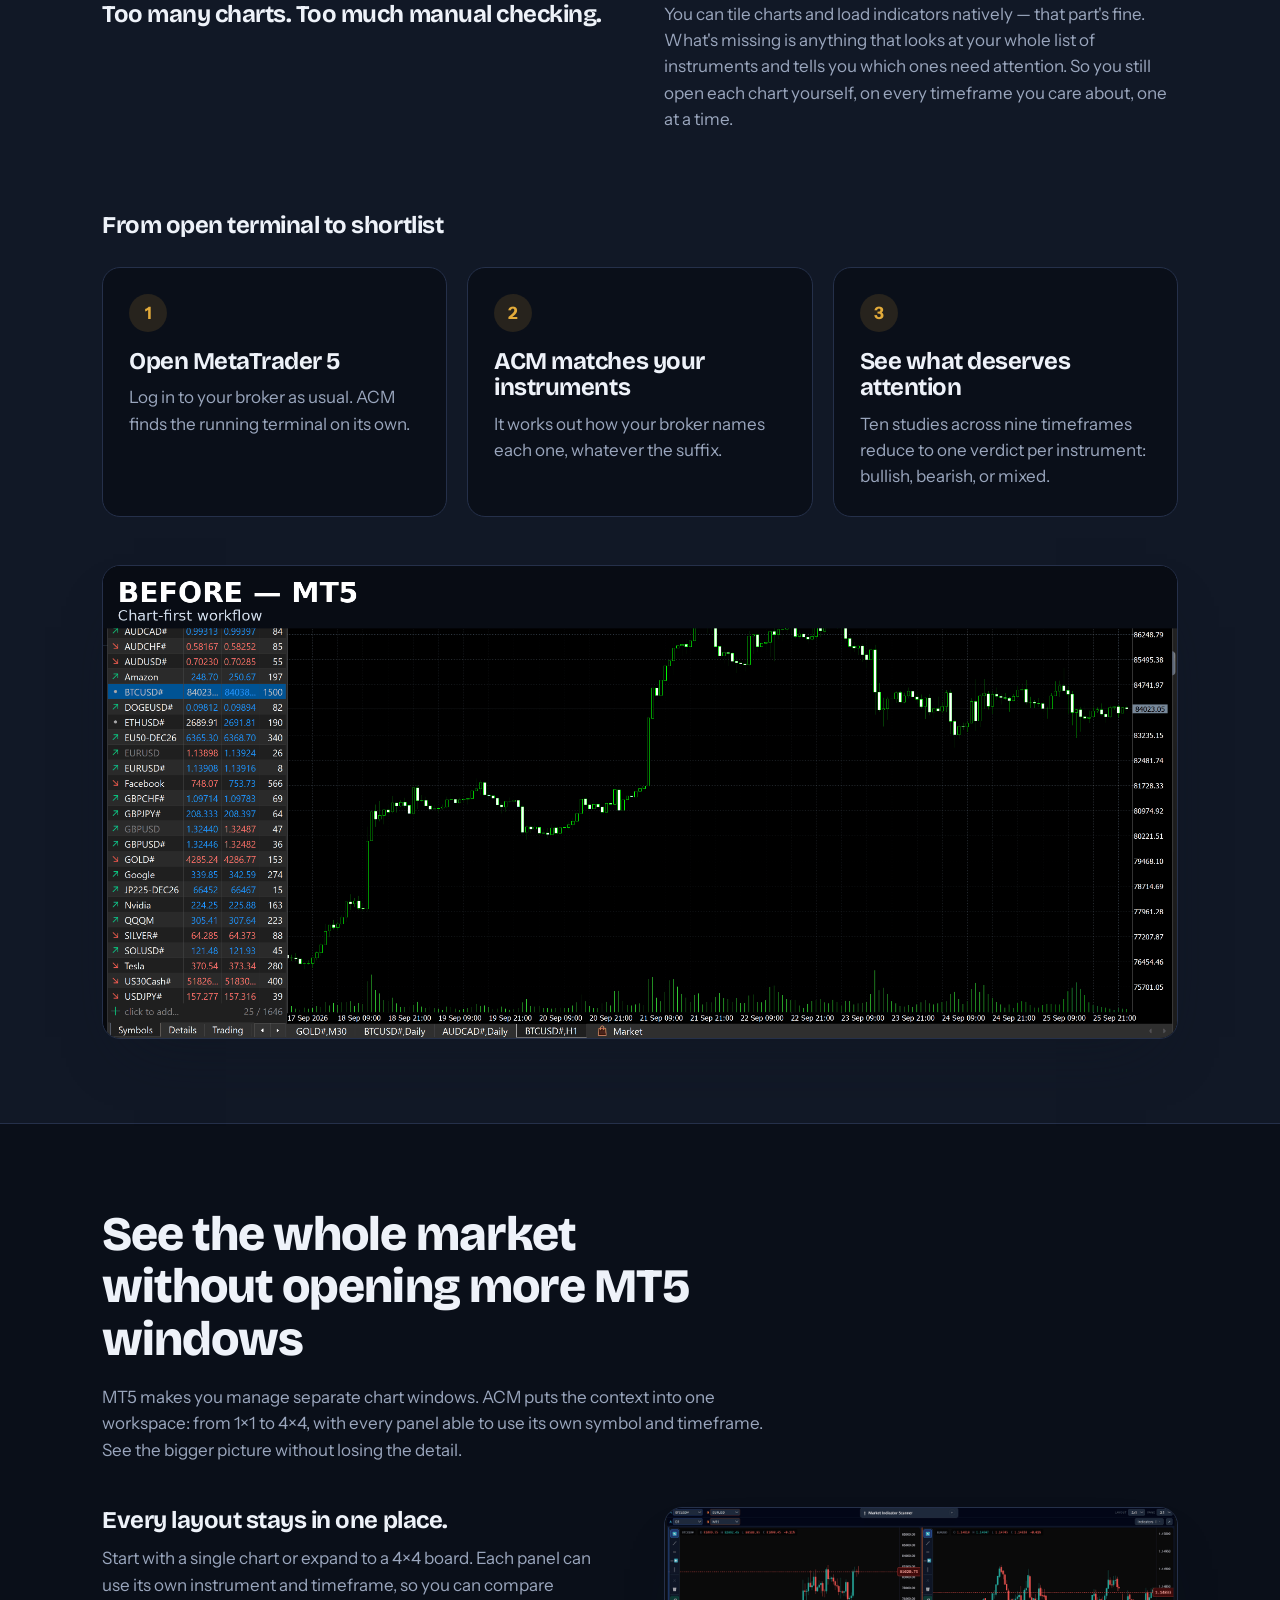
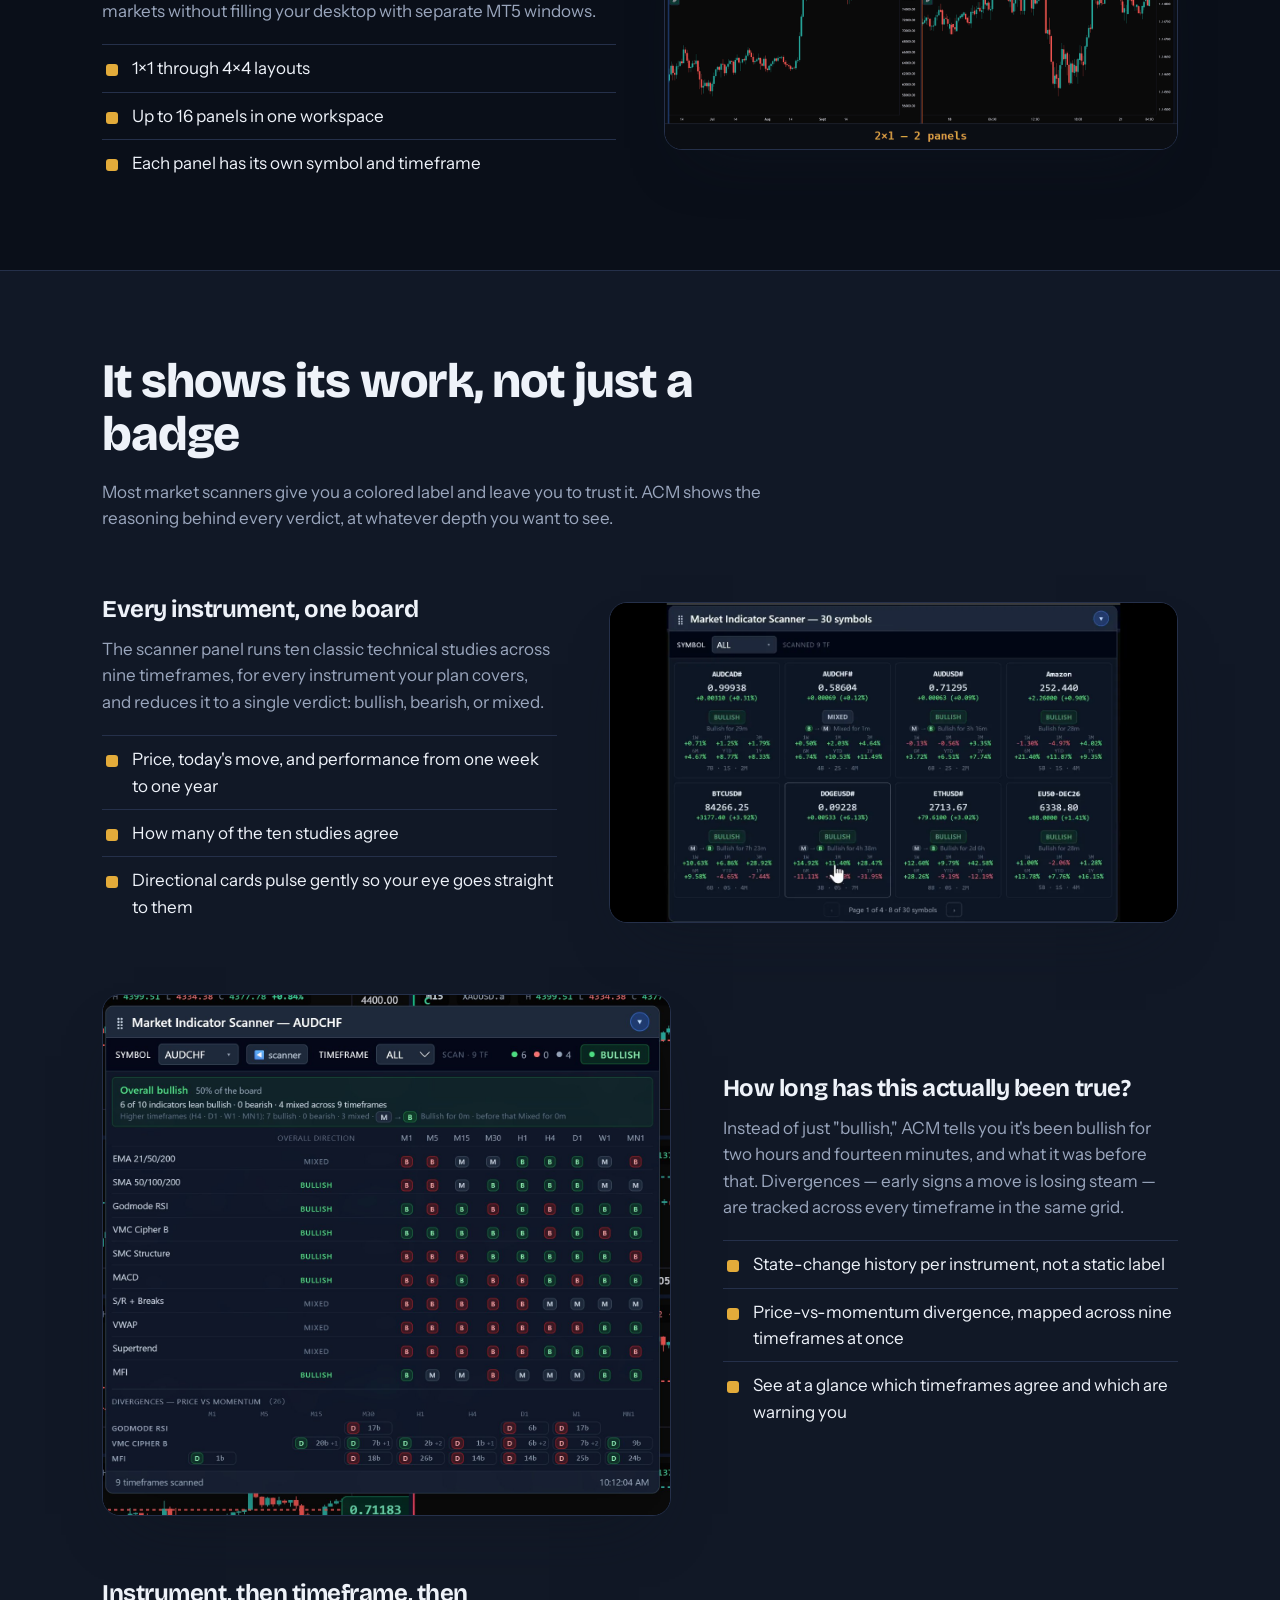
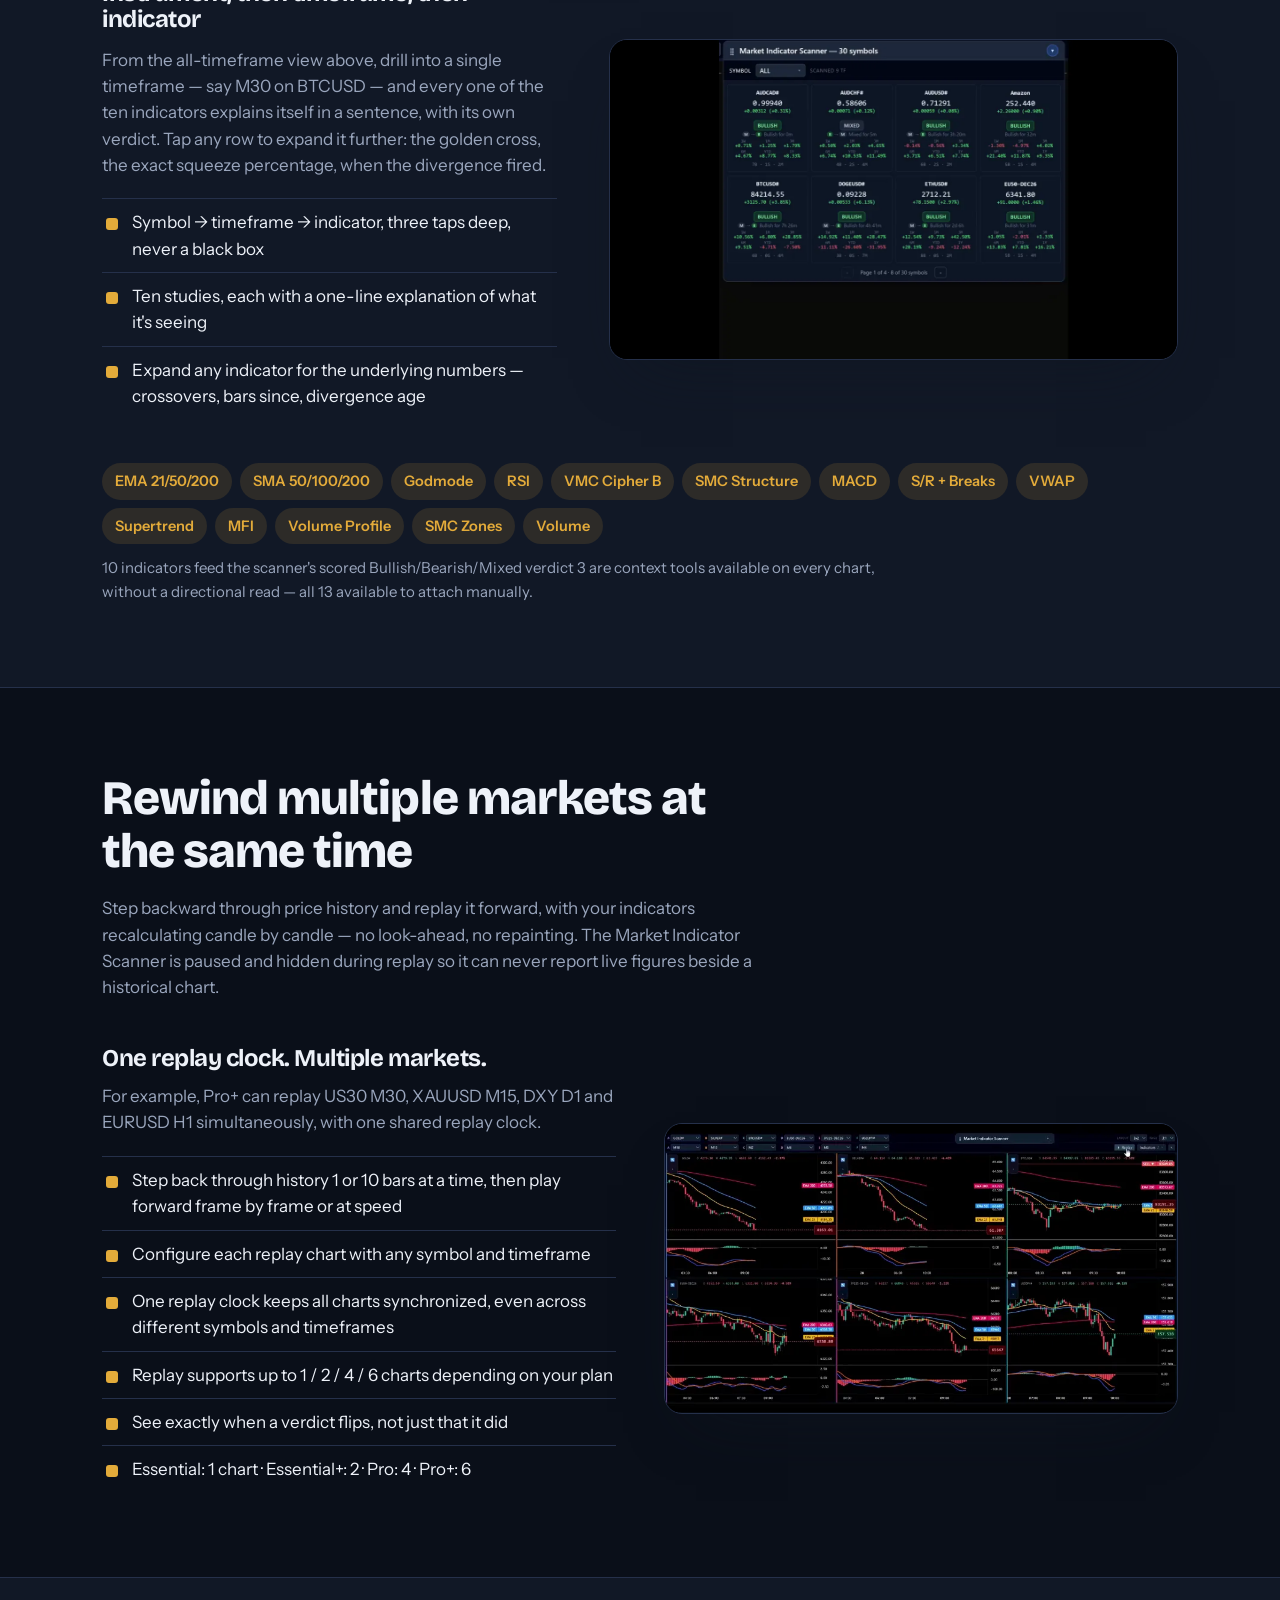
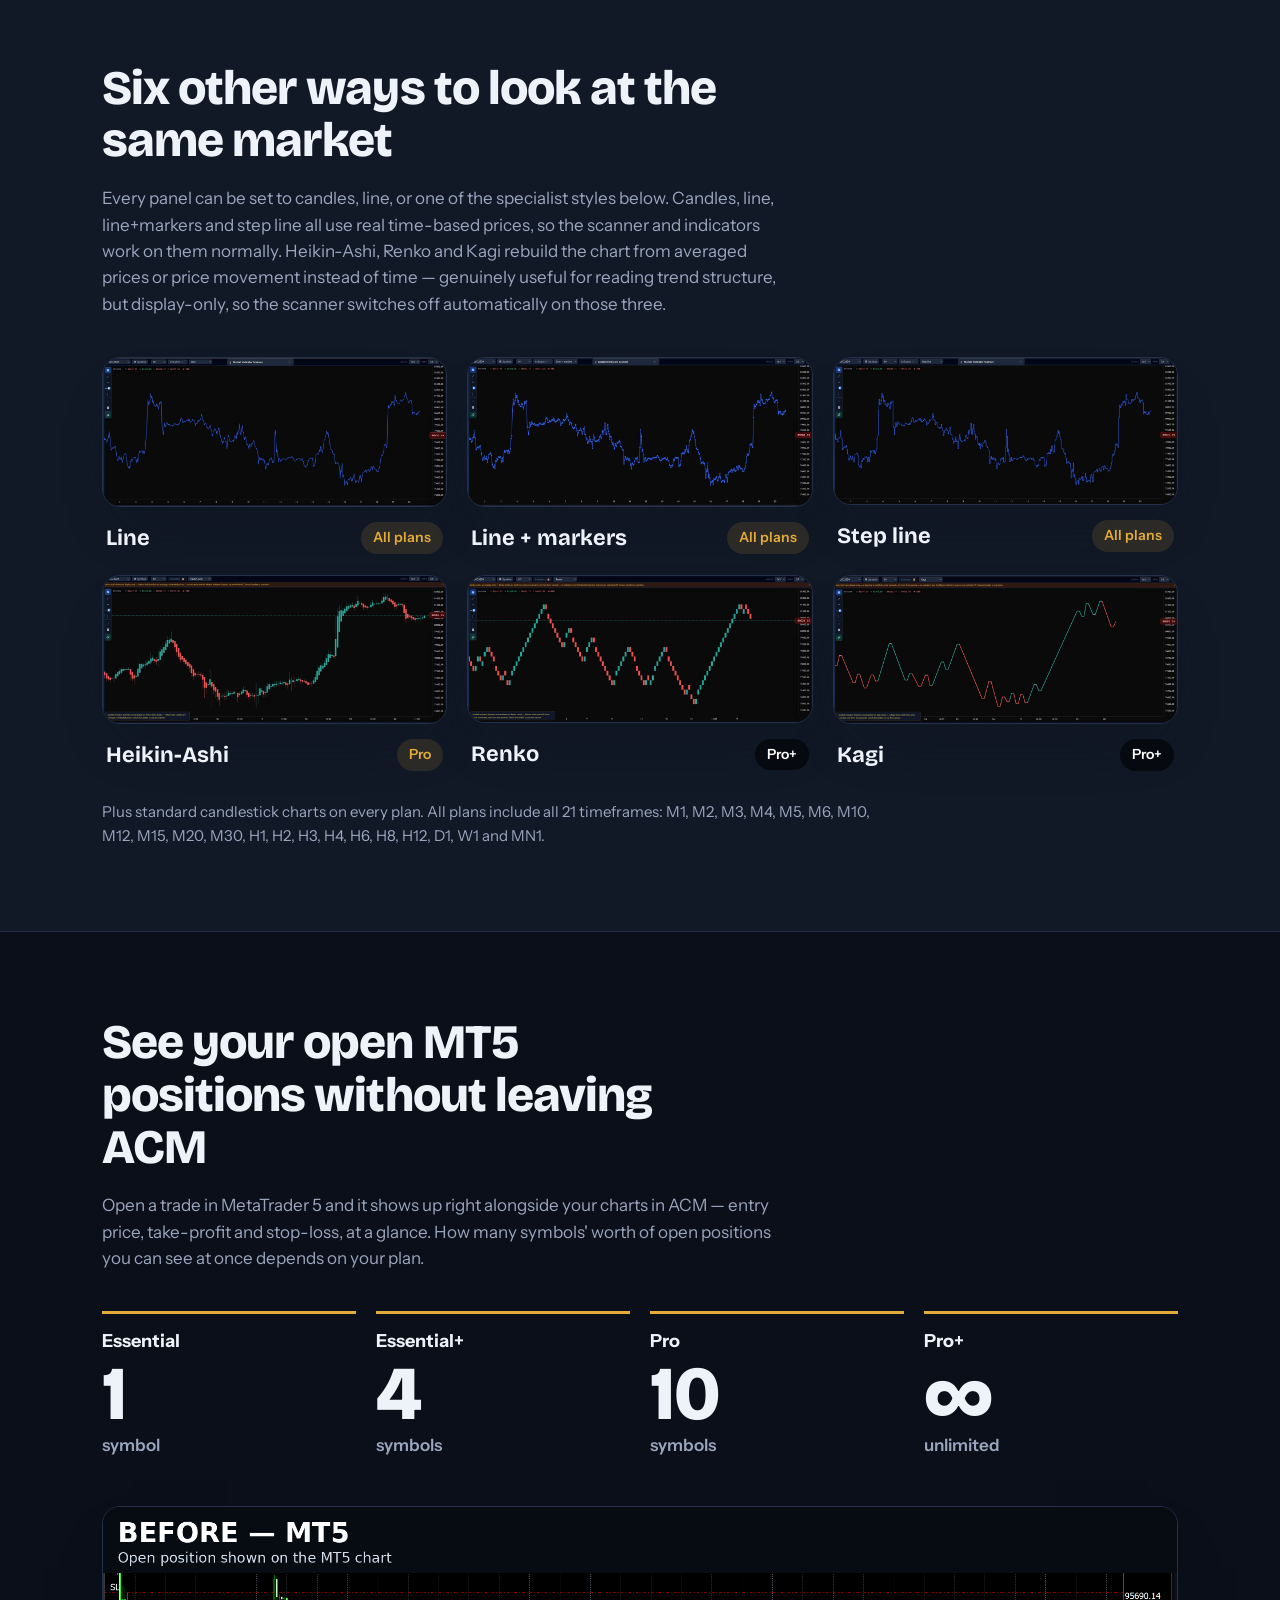
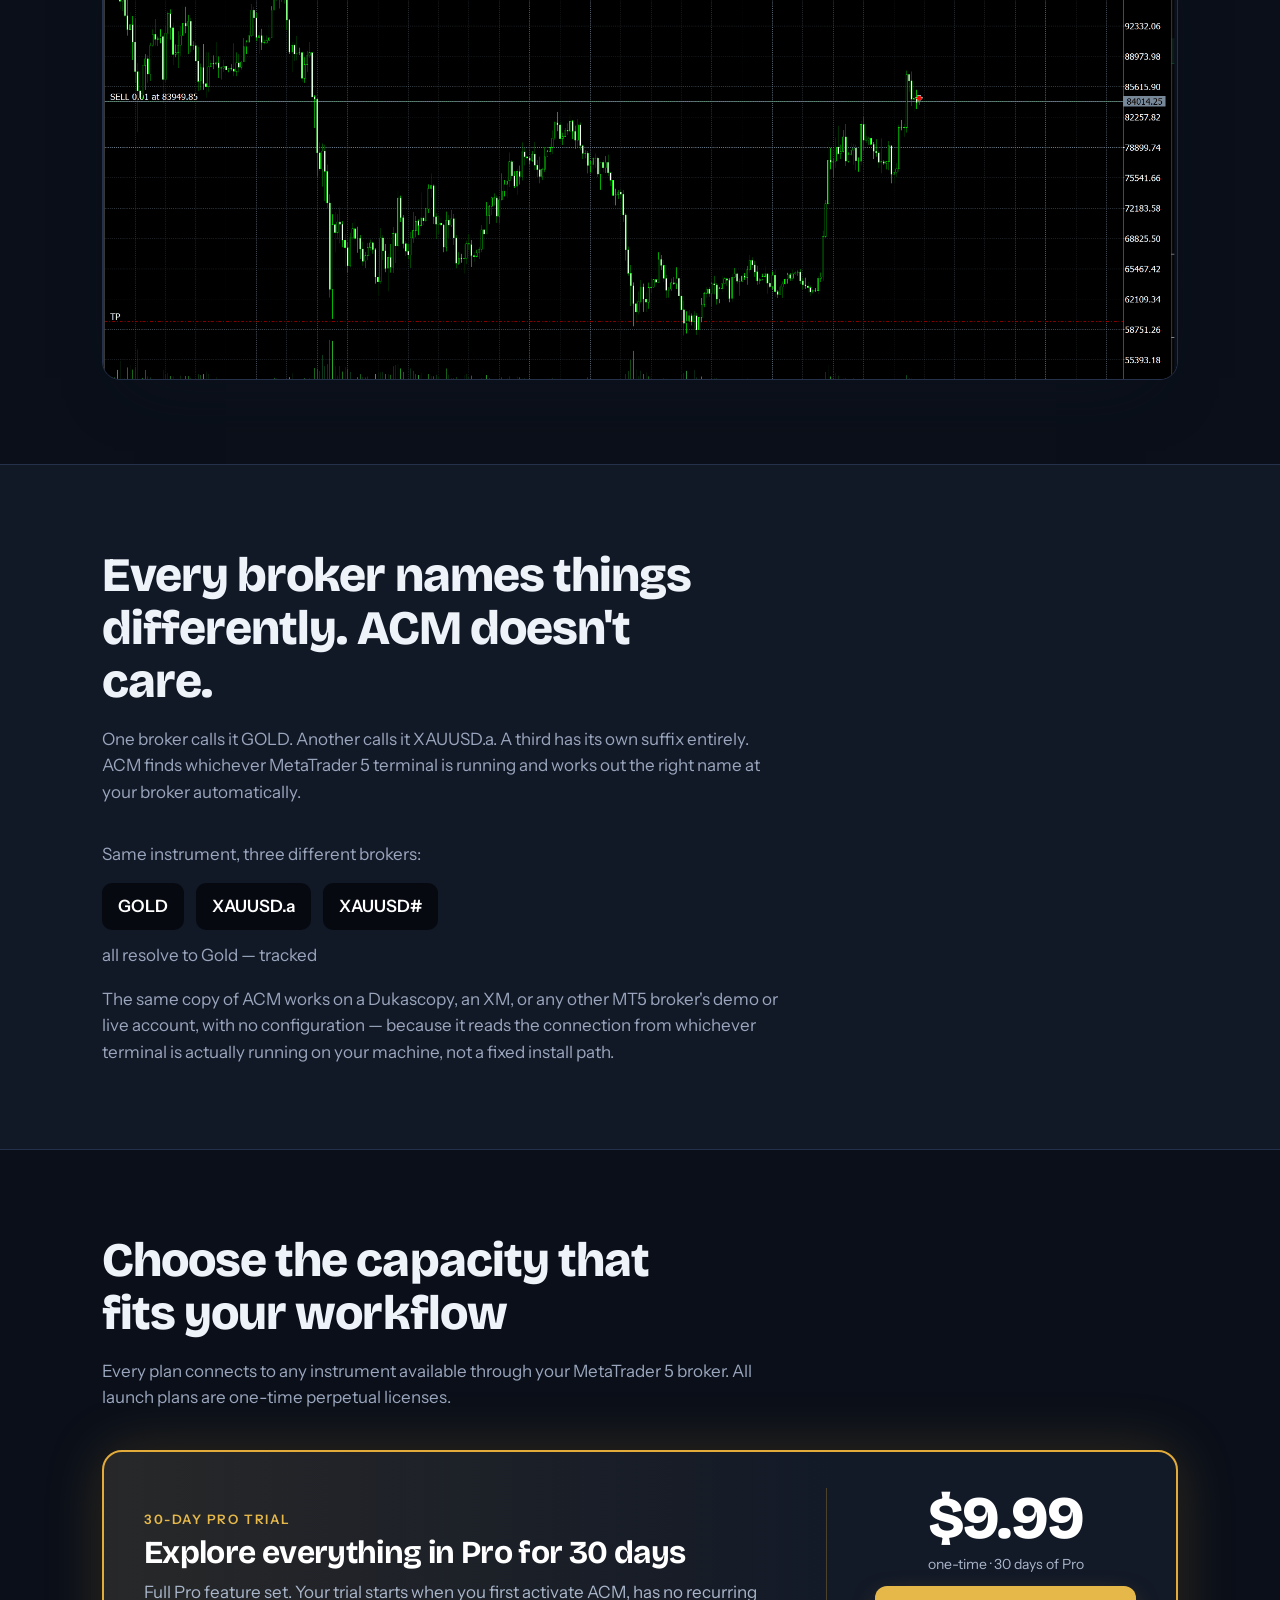
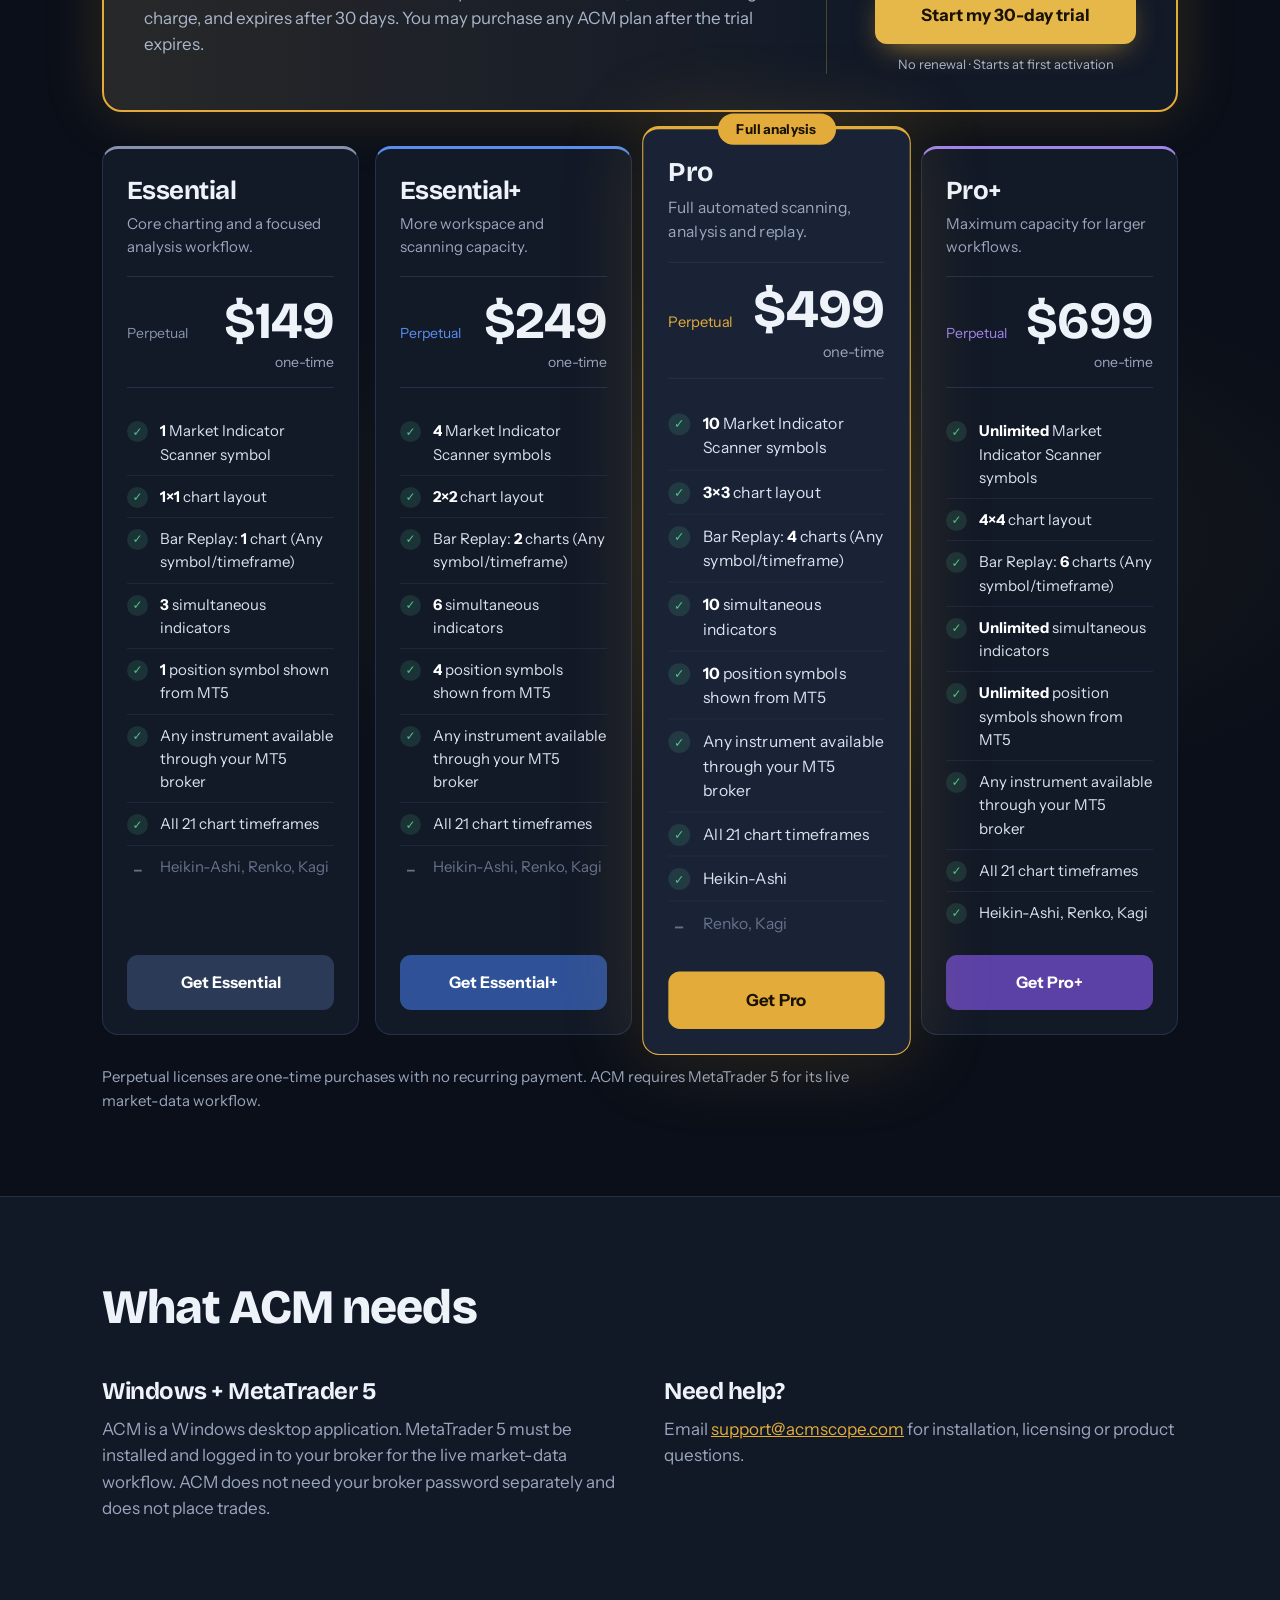
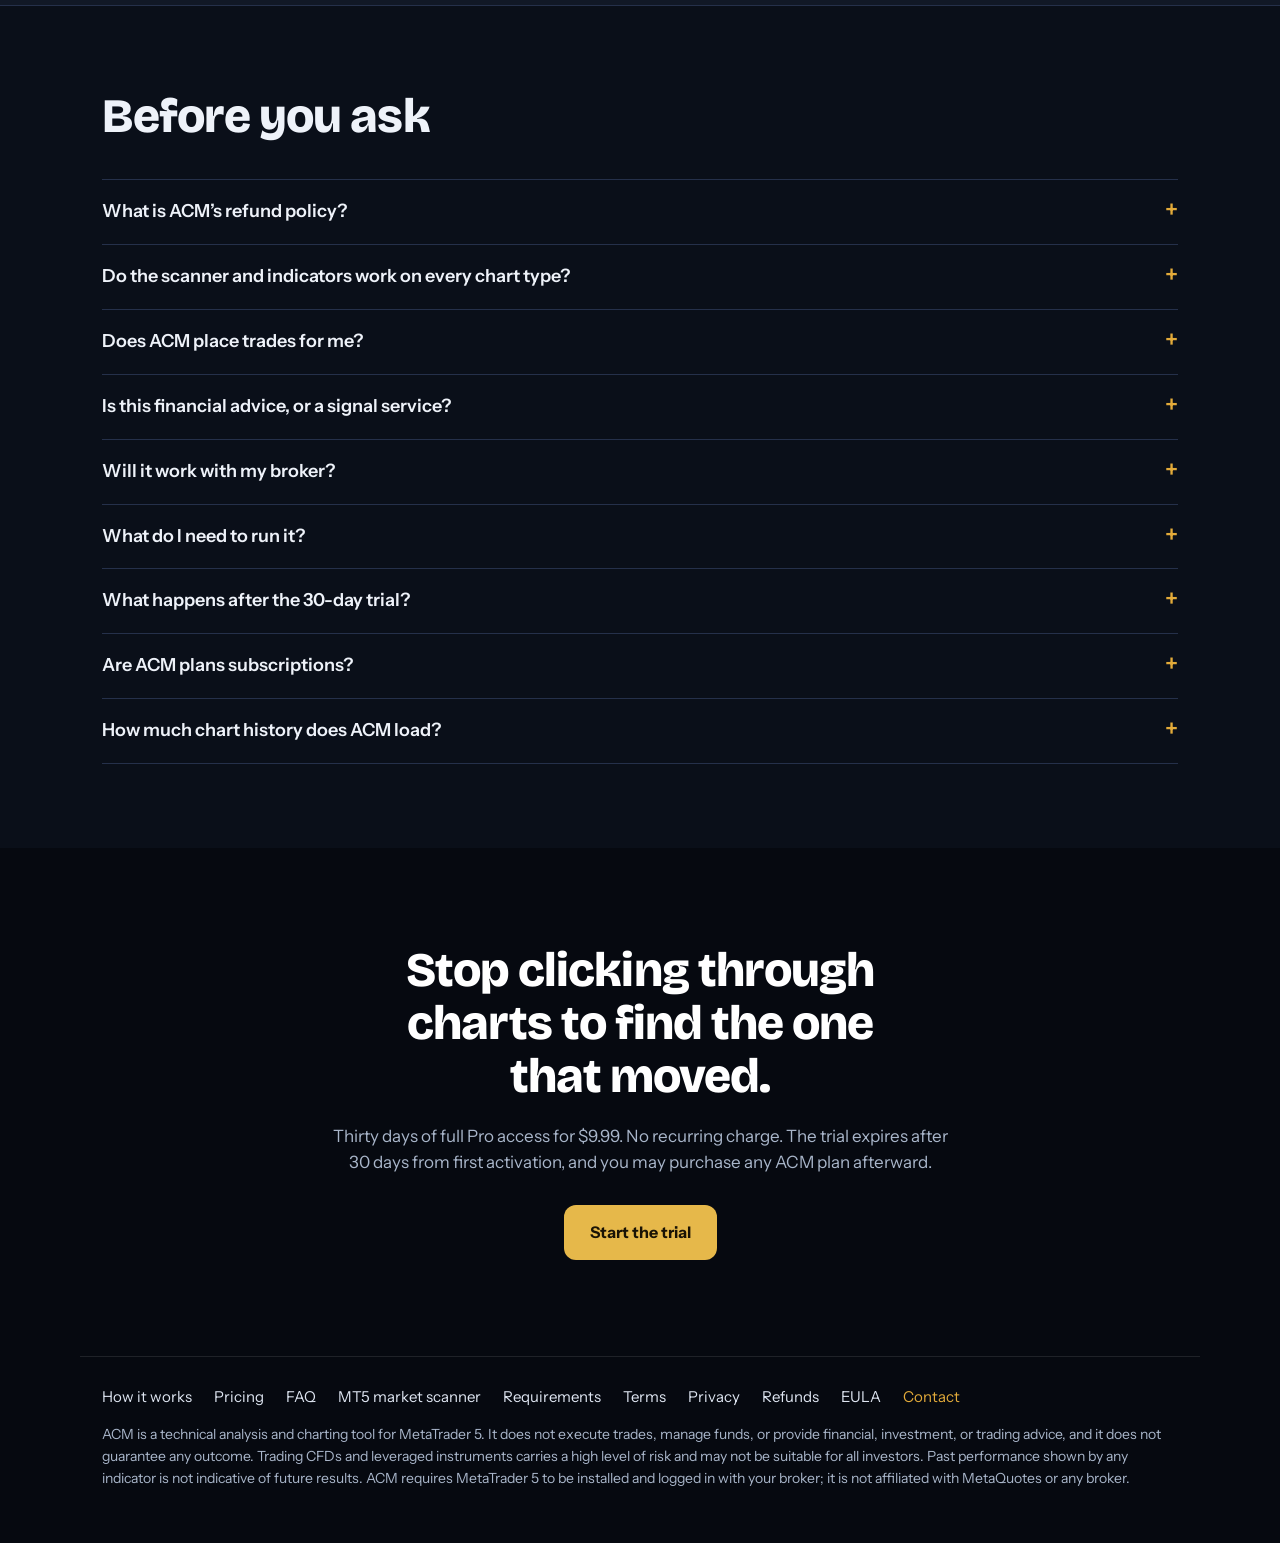
==== commit 74c39304: "Add files via upload" ====
--- a/index.html
+++ b/index.html
@@ -284,7 +284,7 @@
 
 <div class="cta"><div class="w"><h2>Stop clicking through charts to find the one that moved.</h2><p>Thirty days of full Pro access for $9.99. No recurring charge. The trial expires after 30 days from first activation, and you may purchase any ACM plan afterward.</p><a class="btn" href="#pricing">Start the trial</a></div></div>
 
-<footer><div class="w"><nav><a href="#how-it-works">How it works</a> <a href="#pricing">Pricing</a> <a href="#faq">FAQ</a> <a href="#requirements">Requirements</a> <a href="terms.html">Terms</a> <a href="privacy.html">Privacy</a> <a href="#refunds">Refunds</a> <a href="eula.html">EULA</a> <a href="mailto:support@acmscope.com">Contact</a></nav>
+<footer><div class="w"><nav><a href="#how-it-works">How it works</a> <a href="#pricing">Pricing</a> <a href="#faq">FAQ</a> <a href="mt5-market-scanner">MT5 market scanner</a> <a href="#requirements">Requirements</a> <a href="terms.html">Terms</a> <a href="privacy.html">Privacy</a> <a href="#refunds">Refunds</a> <a href="eula.html">EULA</a> <a href="mailto:support@acmscope.com">Contact</a></nav>
 <p>ACM is a technical analysis and charting tool for MetaTrader 5. It does not execute trades, manage funds, or provide financial, investment, or trading advice, and it does not guarantee any outcome. Trading CFDs and leveraged instruments carries a high level of risk and may not be suitable for all investors. Past performance shown by any indicator is not indicative of future results. ACM requires MetaTrader 5 to be installed and logged in with your broker; it is not affiliated with MetaQuotes or any broker.</p></div></footer>
 
 <script>
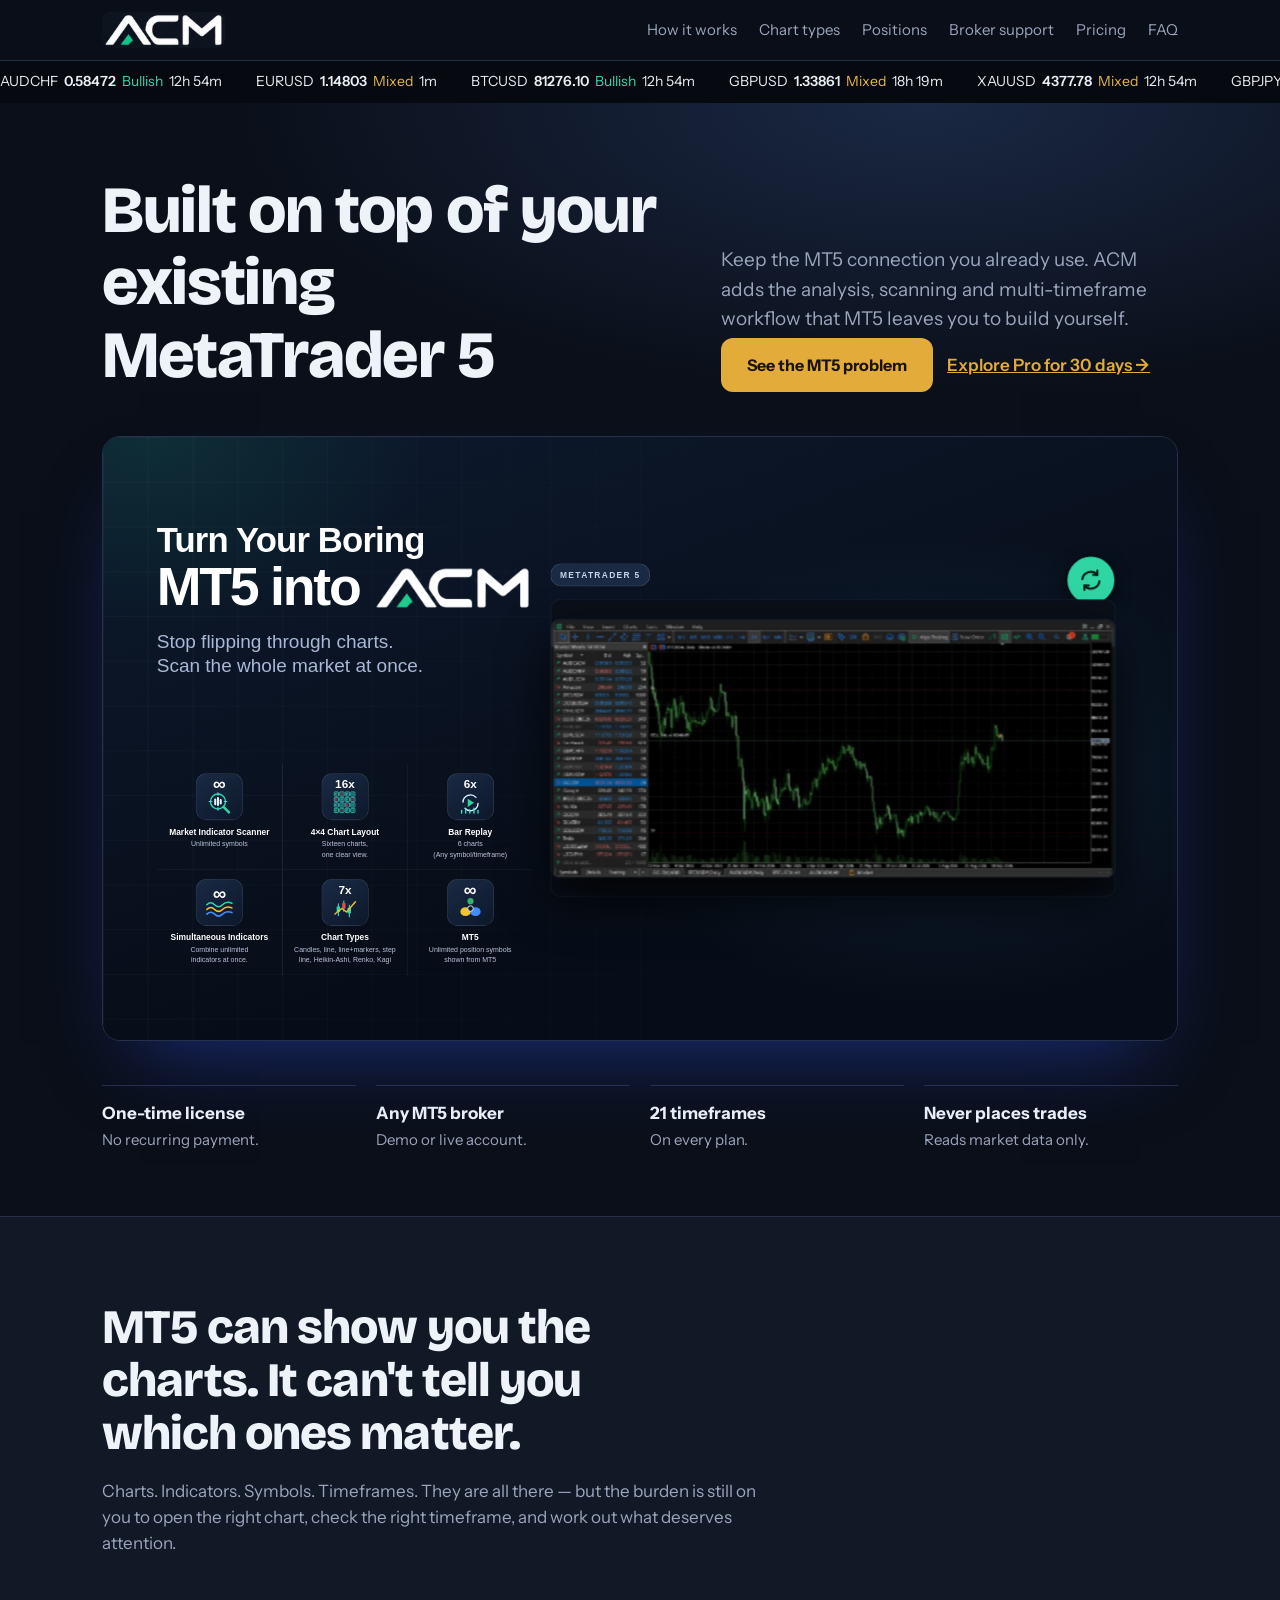
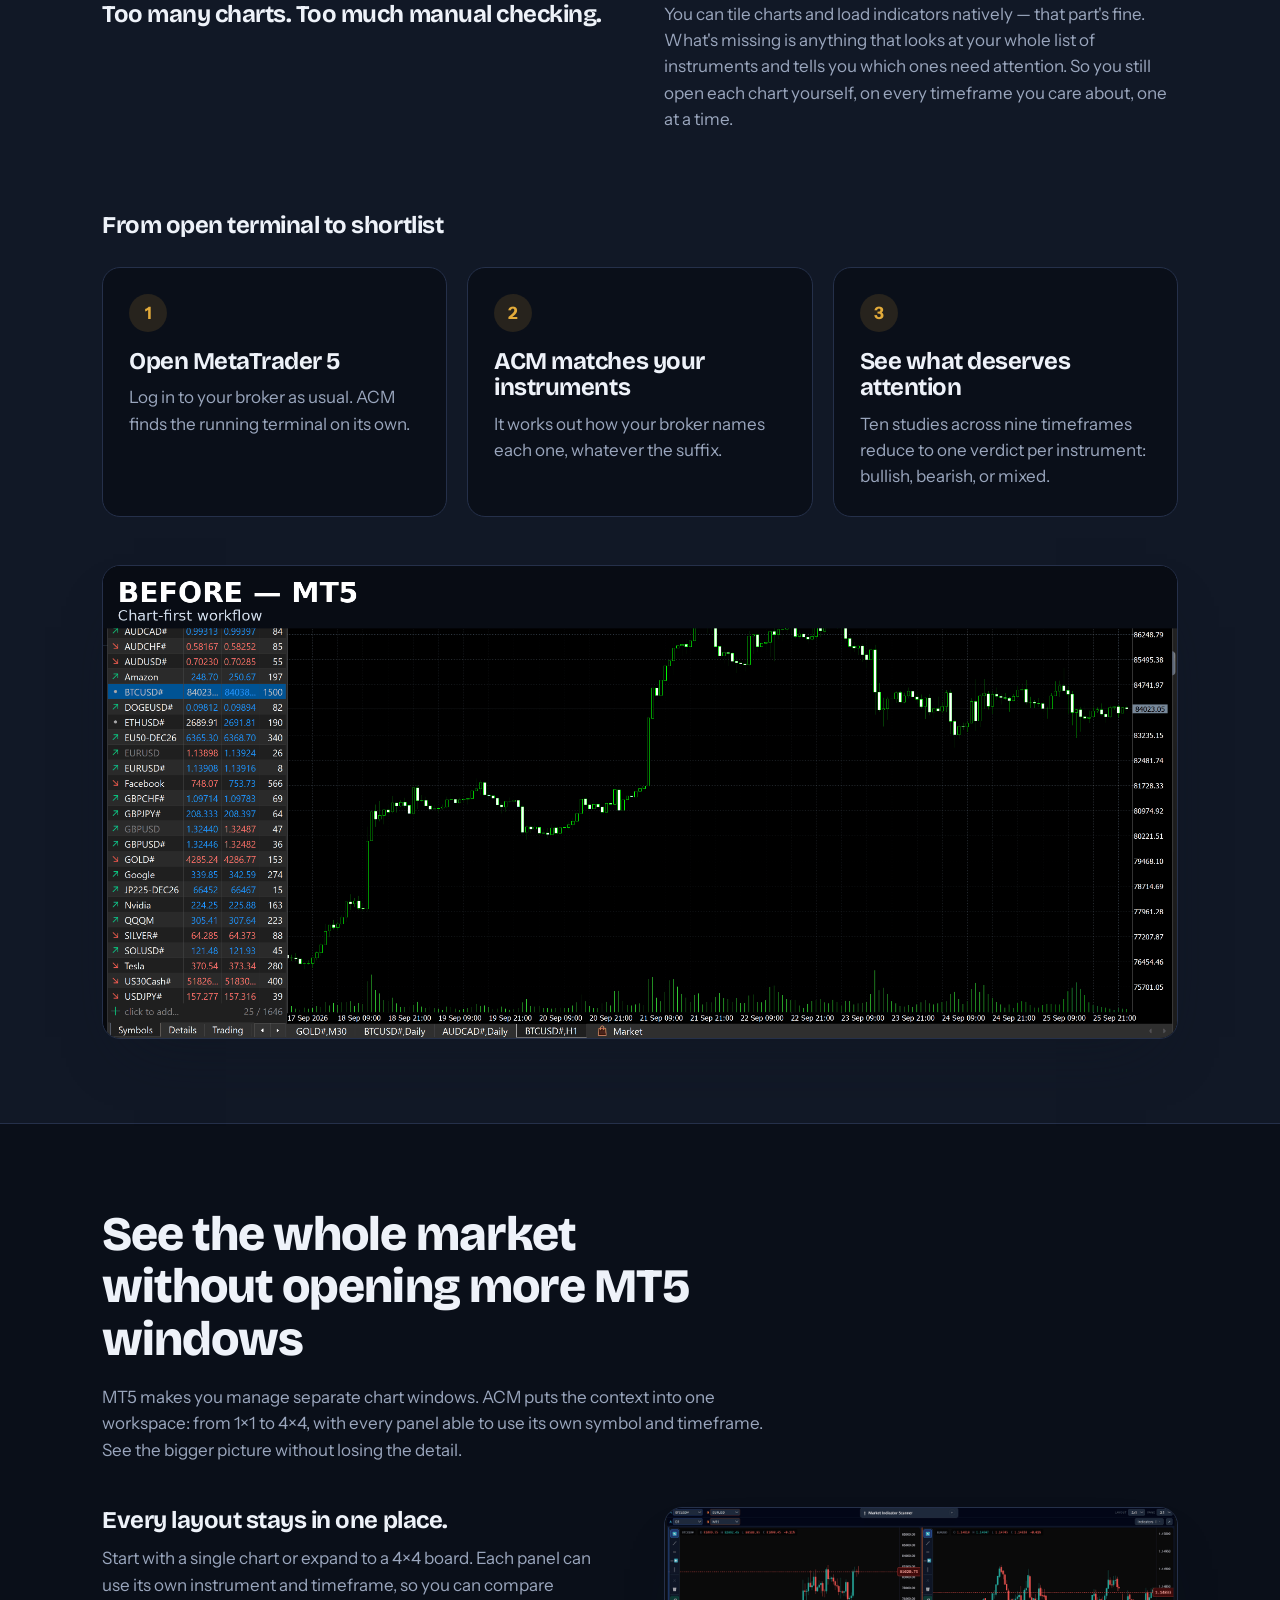
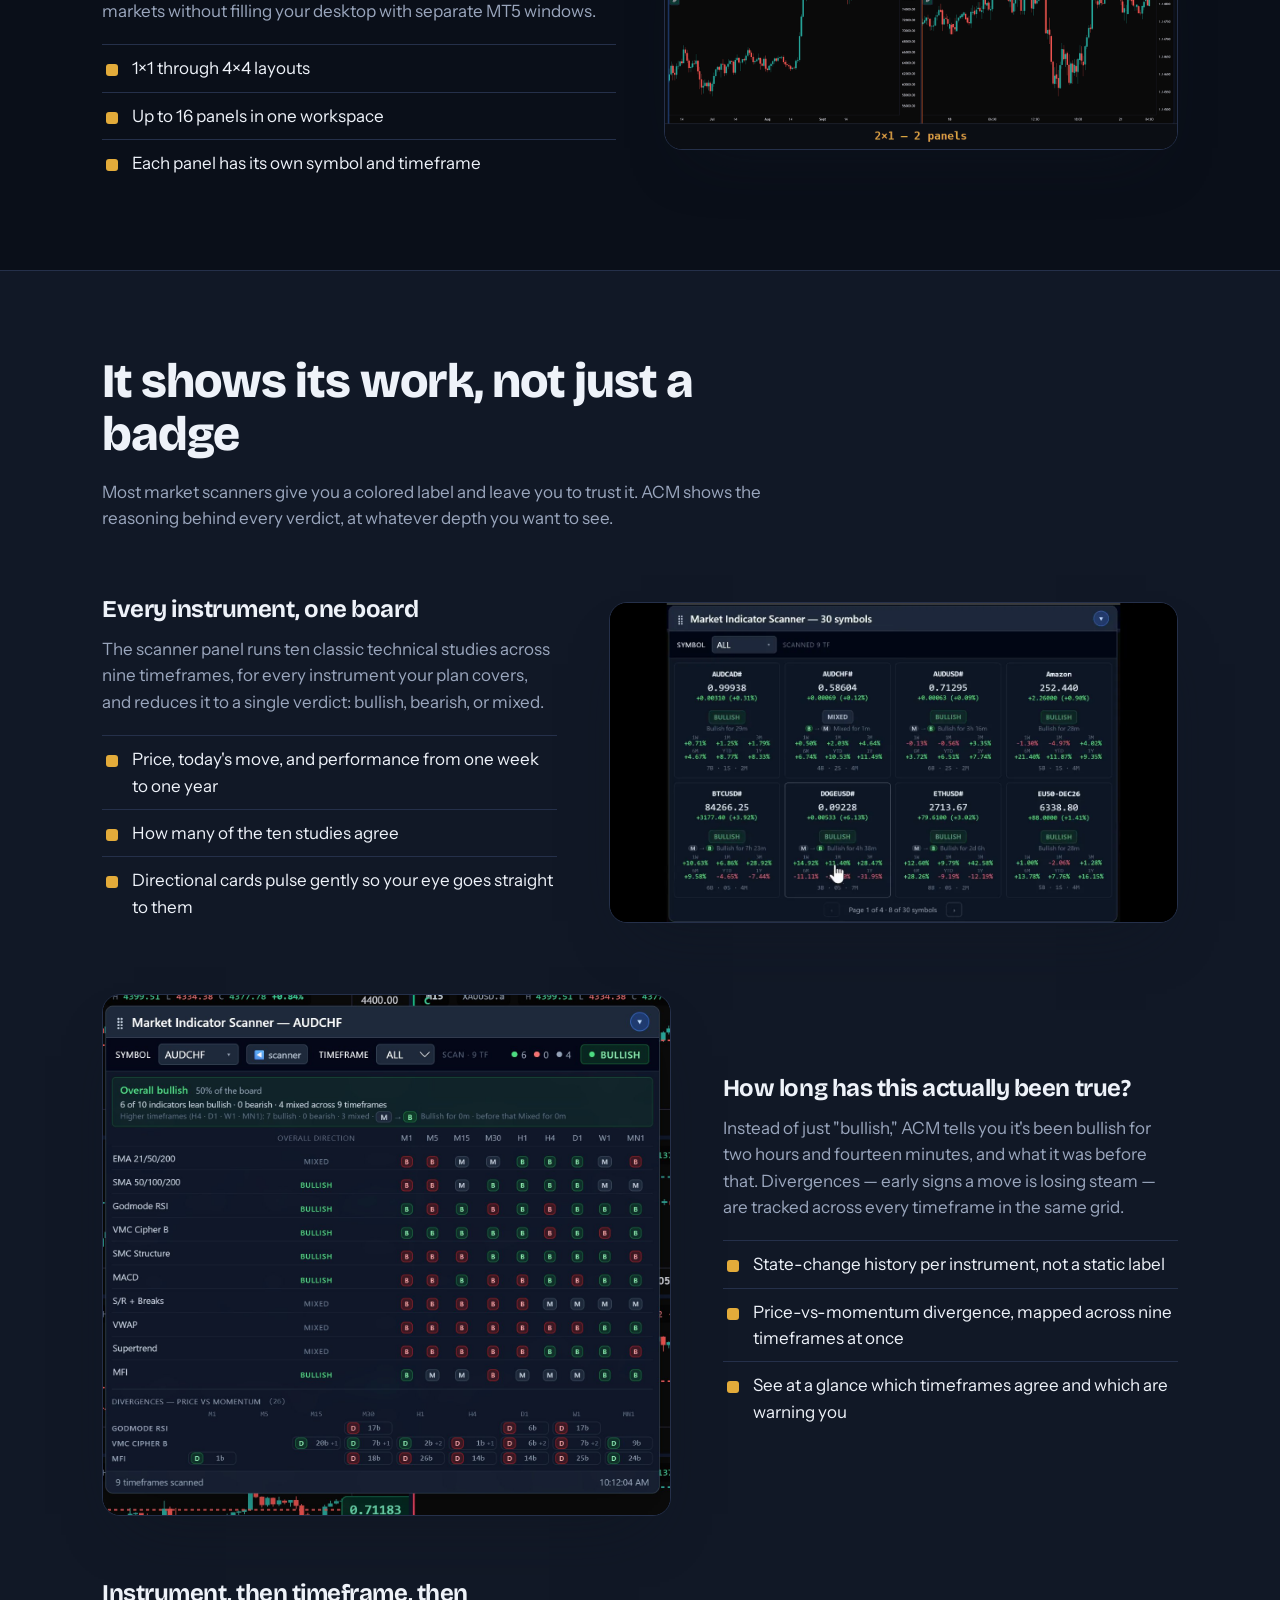
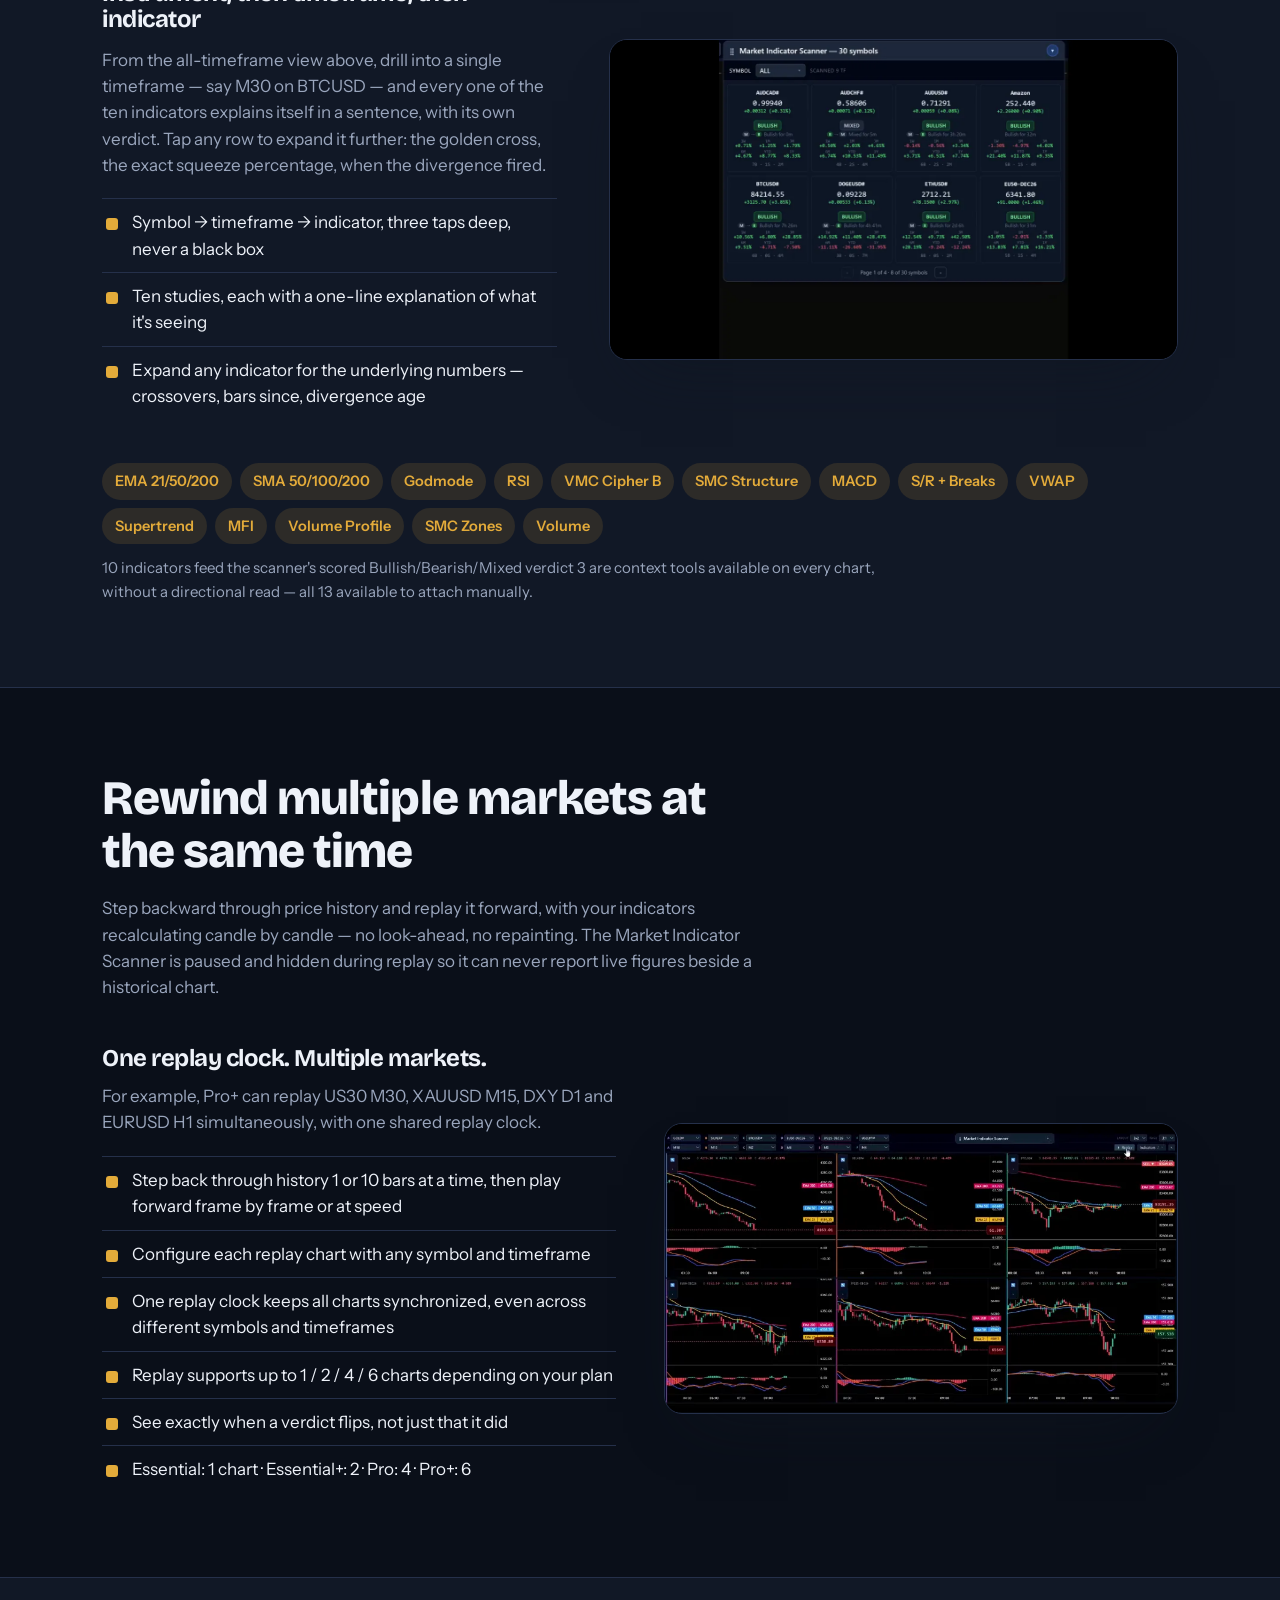
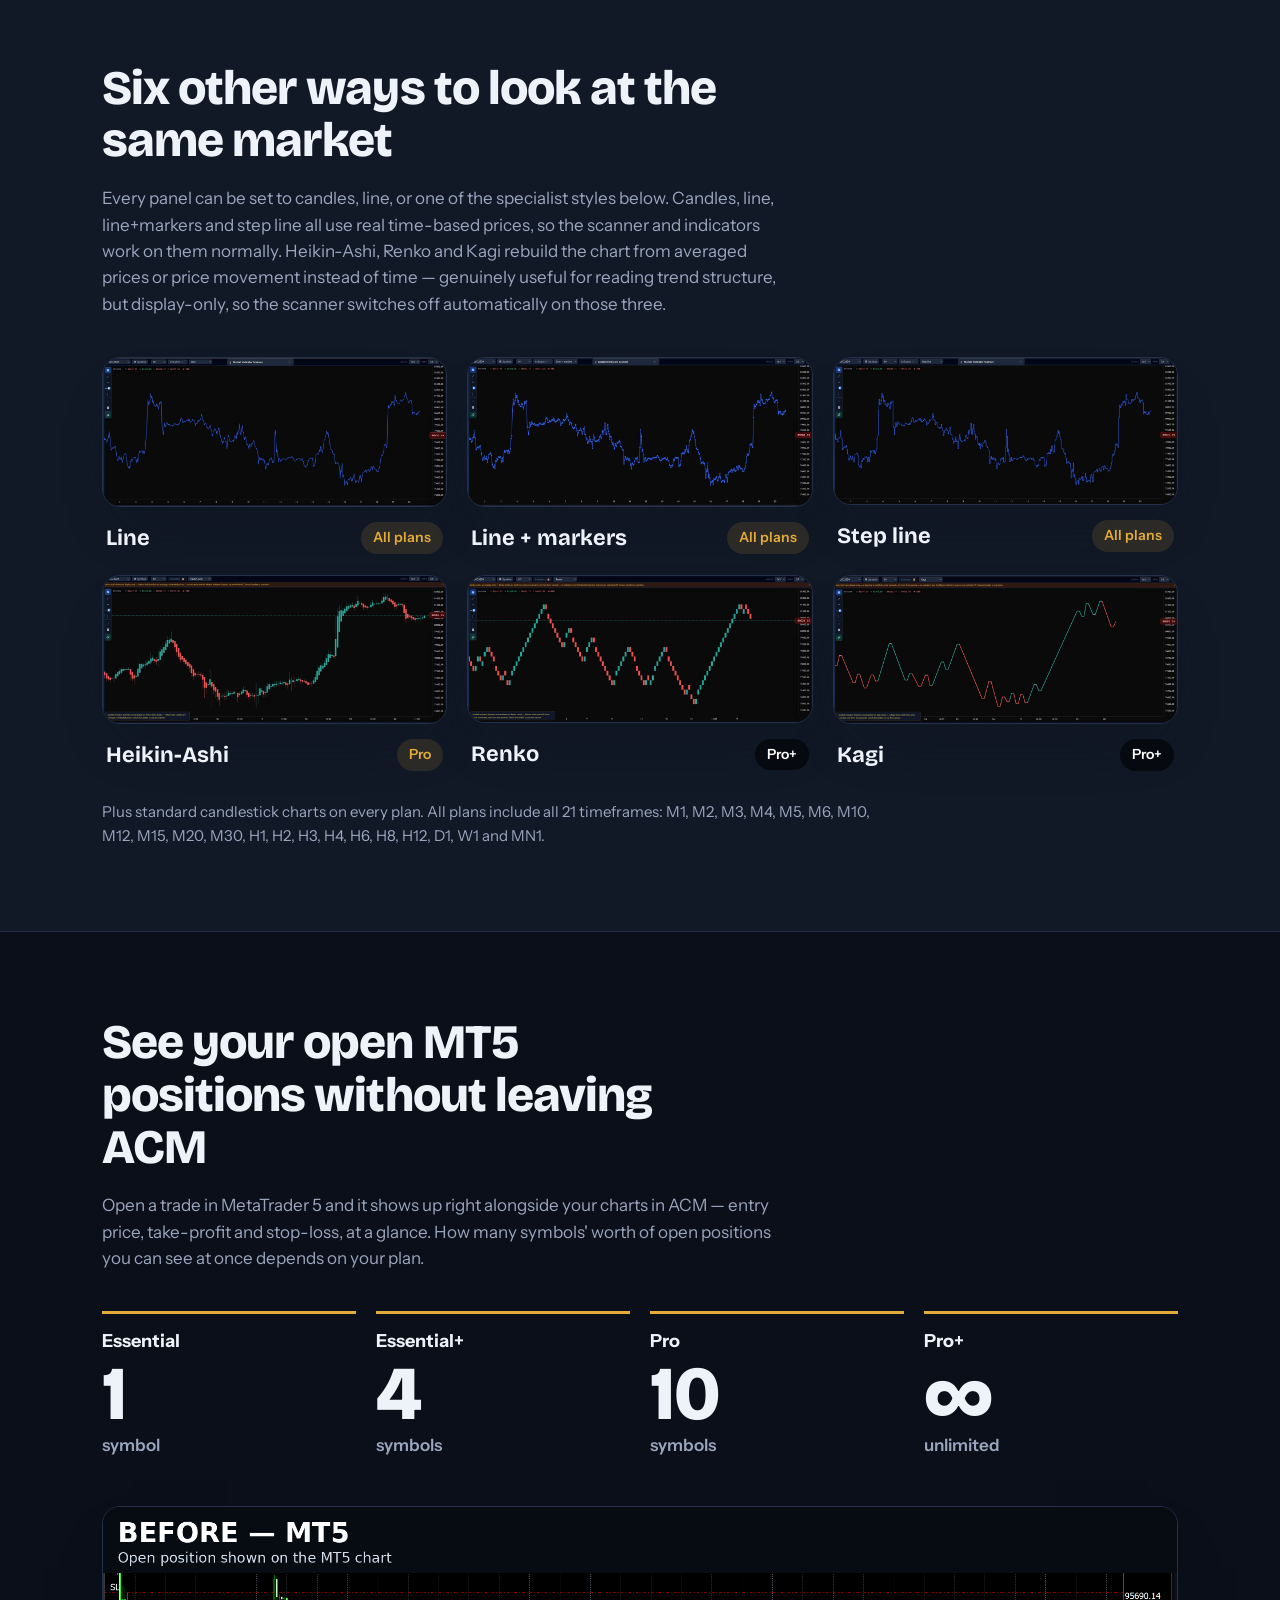
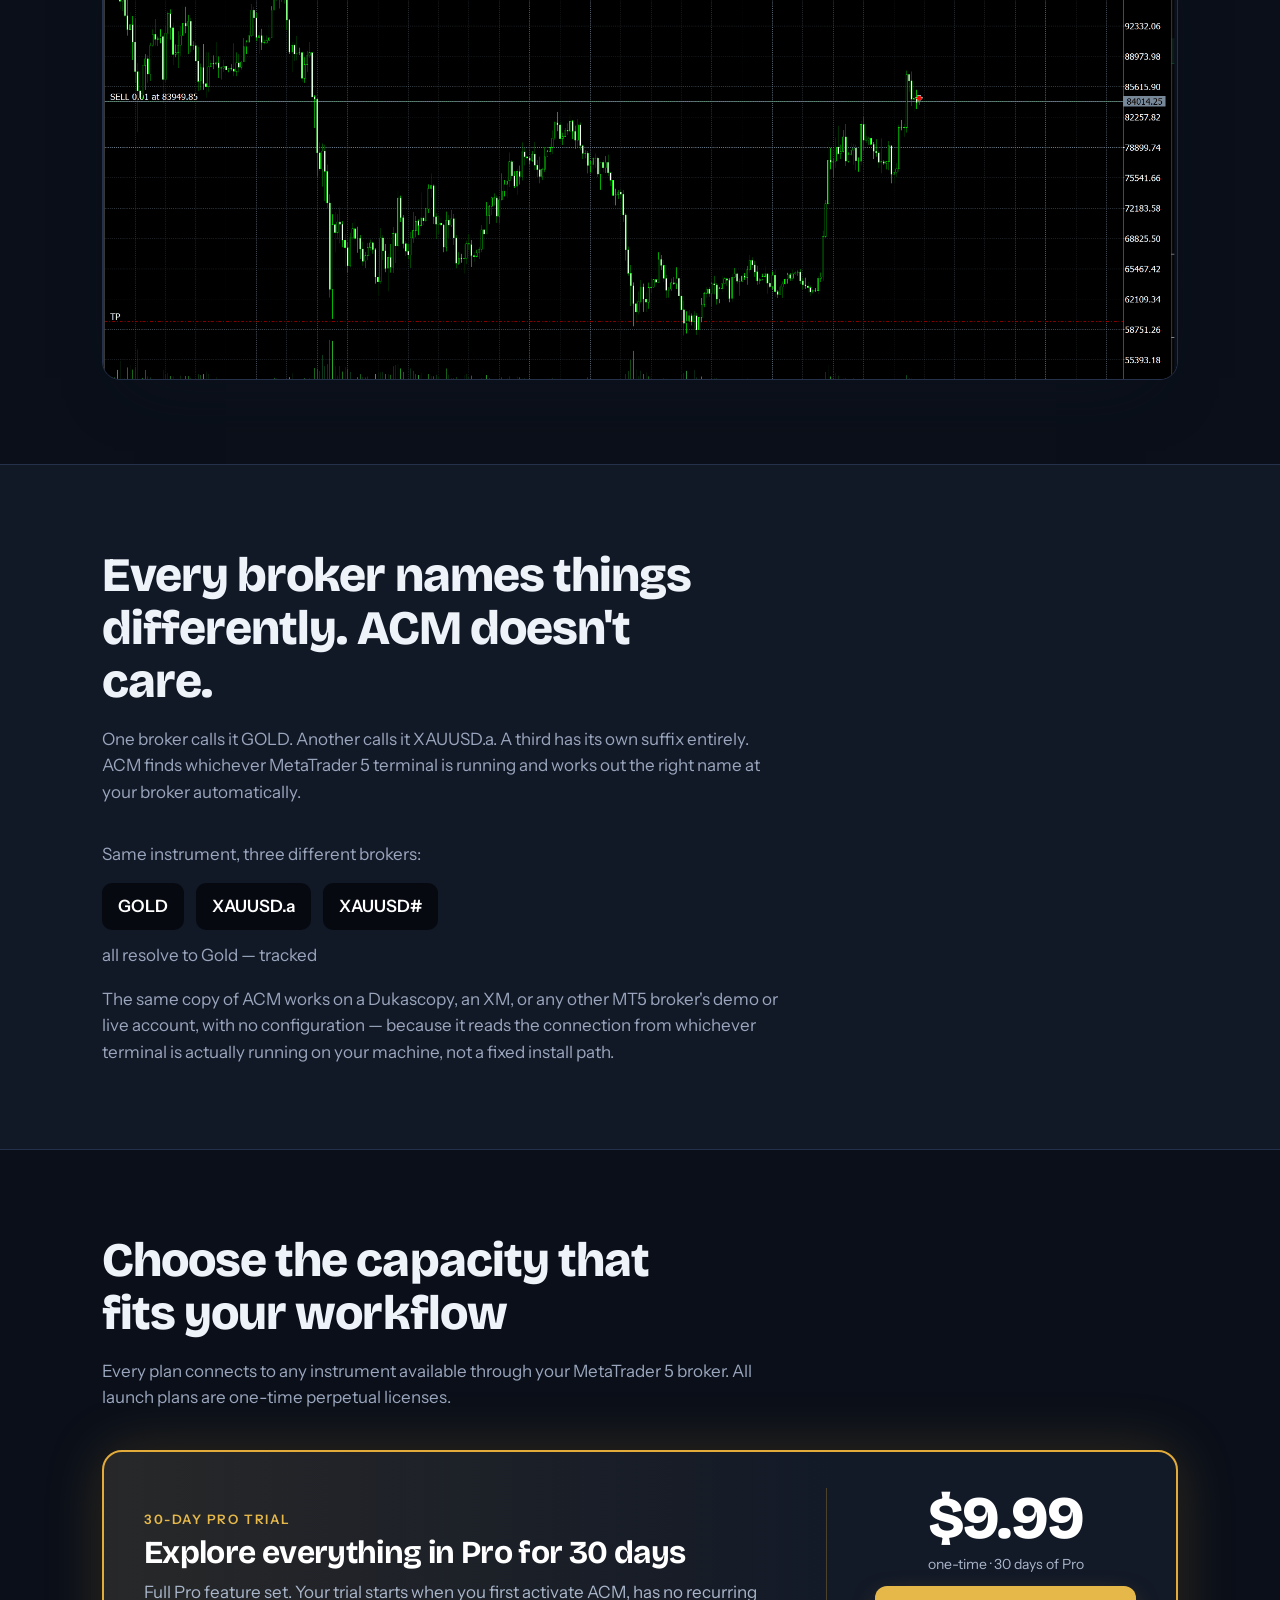
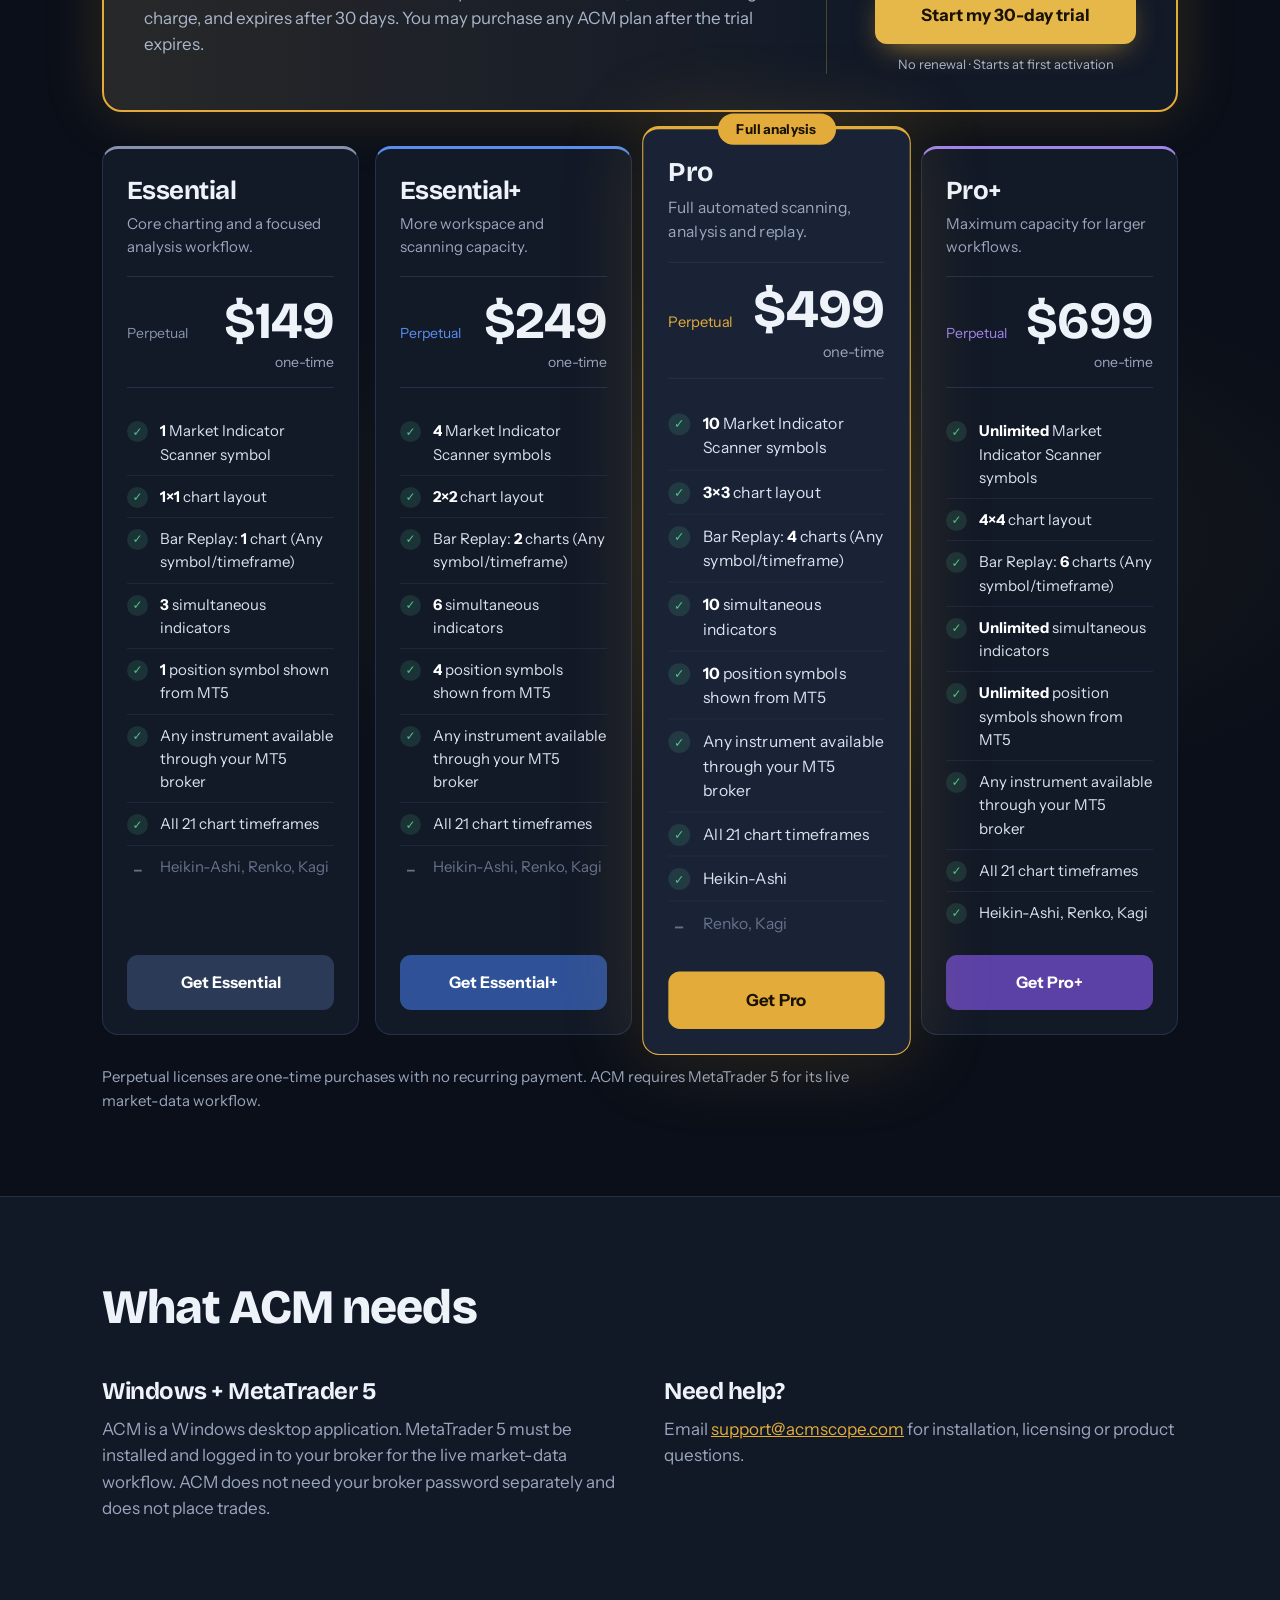
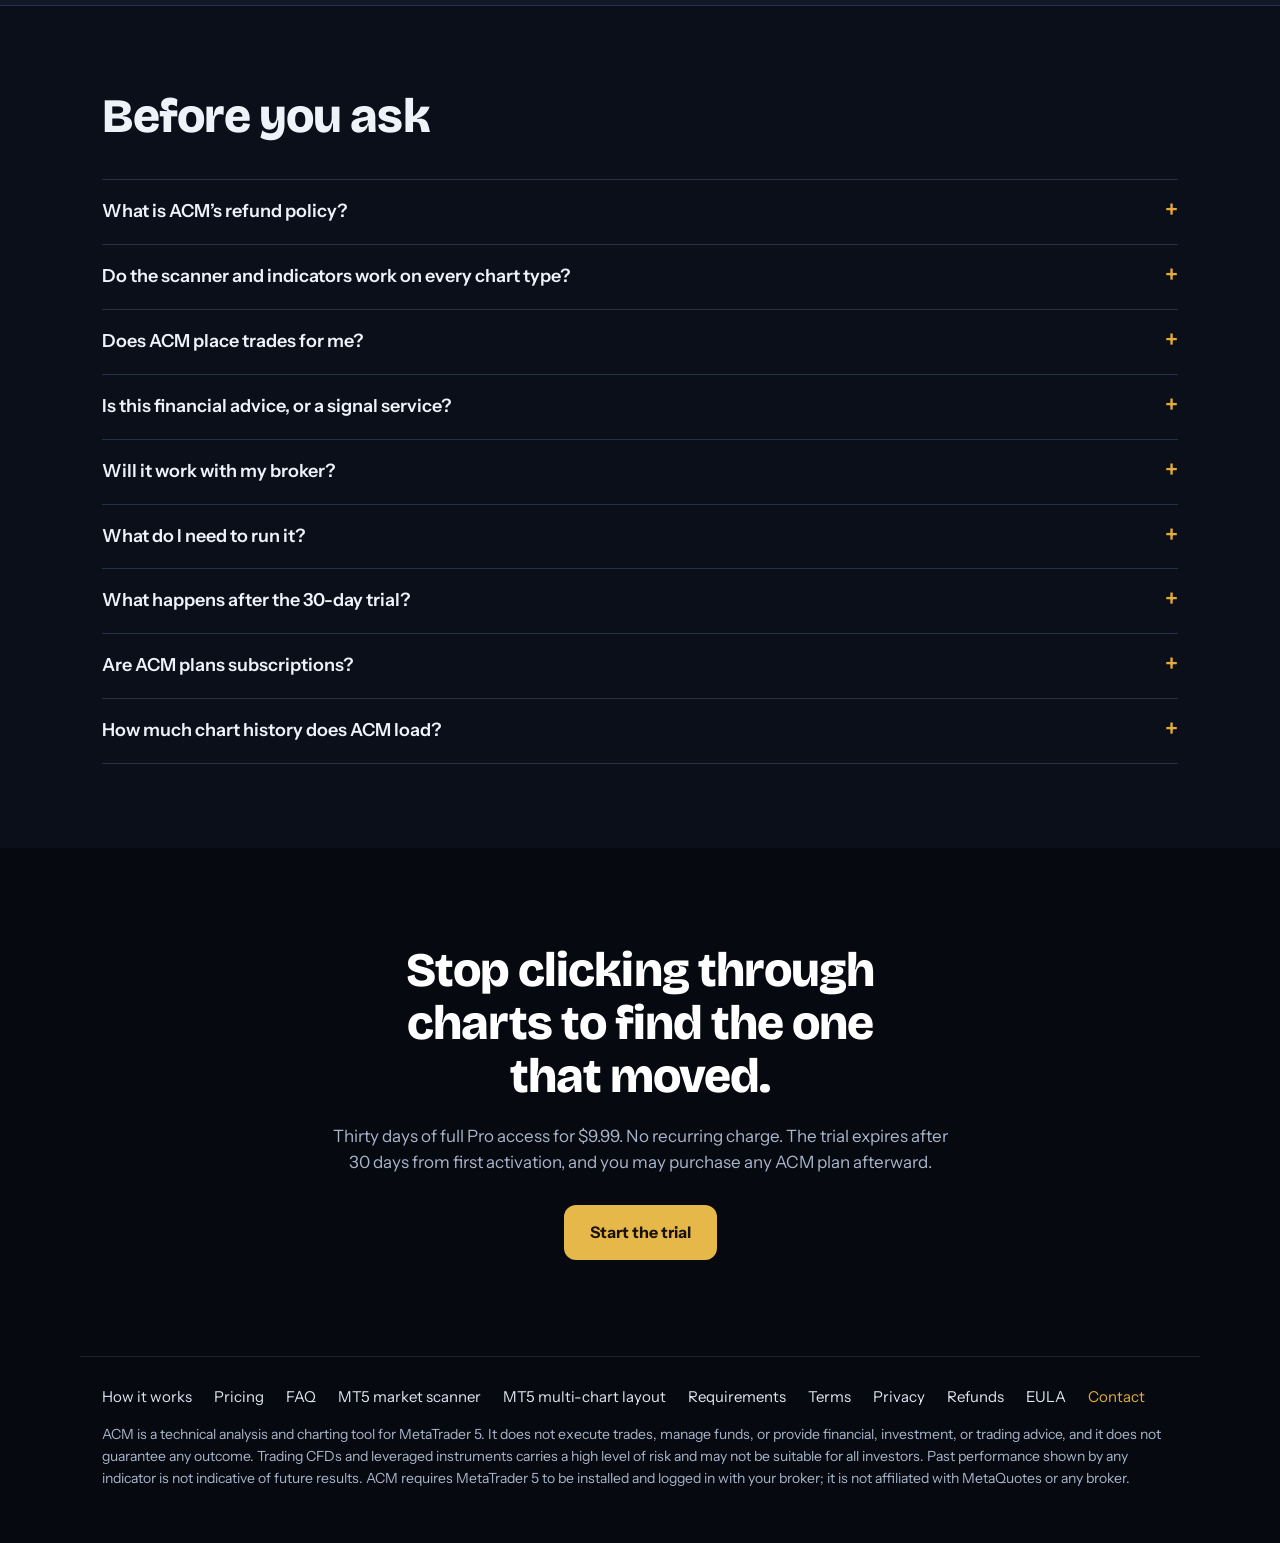
==== commit 33f45652: "Add files via upload" ====
--- a/index.html
+++ b/index.html
@@ -284,7 +284,7 @@
 
 <div class="cta"><div class="w"><h2>Stop clicking through charts to find the one that moved.</h2><p>Thirty days of full Pro access for $9.99. No recurring charge. The trial expires after 30 days from first activation, and you may purchase any ACM plan afterward.</p><a class="btn" href="#pricing">Start the trial</a></div></div>
 
-<footer><div class="w"><nav><a href="#how-it-works">How it works</a> <a href="#pricing">Pricing</a> <a href="#faq">FAQ</a> <a href="mt5-market-scanner">MT5 market scanner</a> <a href="#requirements">Requirements</a> <a href="terms.html">Terms</a> <a href="privacy.html">Privacy</a> <a href="#refunds">Refunds</a> <a href="eula.html">EULA</a> <a href="mailto:support@acmscope.com">Contact</a></nav>
+<footer><div class="w"><nav><a href="#how-it-works">How it works</a> <a href="#pricing">Pricing</a> <a href="#faq">FAQ</a> <a href="mt5-market-scanner">MT5 market scanner</a> <a href="mt5-multi-chart-layout">MT5 multi-chart layout</a> <a href="#requirements">Requirements</a> <a href="terms.html">Terms</a> <a href="privacy.html">Privacy</a> <a href="#refunds">Refunds</a> <a href="eula.html">EULA</a> <a href="mailto:support@acmscope.com">Contact</a></nav>
 <p>ACM is a technical analysis and charting tool for MetaTrader 5. It does not execute trades, manage funds, or provide financial, investment, or trading advice, and it does not guarantee any outcome. Trading CFDs and leveraged instruments carries a high level of risk and may not be suitable for all investors. Past performance shown by any indicator is not indicative of future results. ACM requires MetaTrader 5 to be installed and logged in with your broker; it is not affiliated with MetaQuotes or any broker.</p></div></footer>
 
 <script>
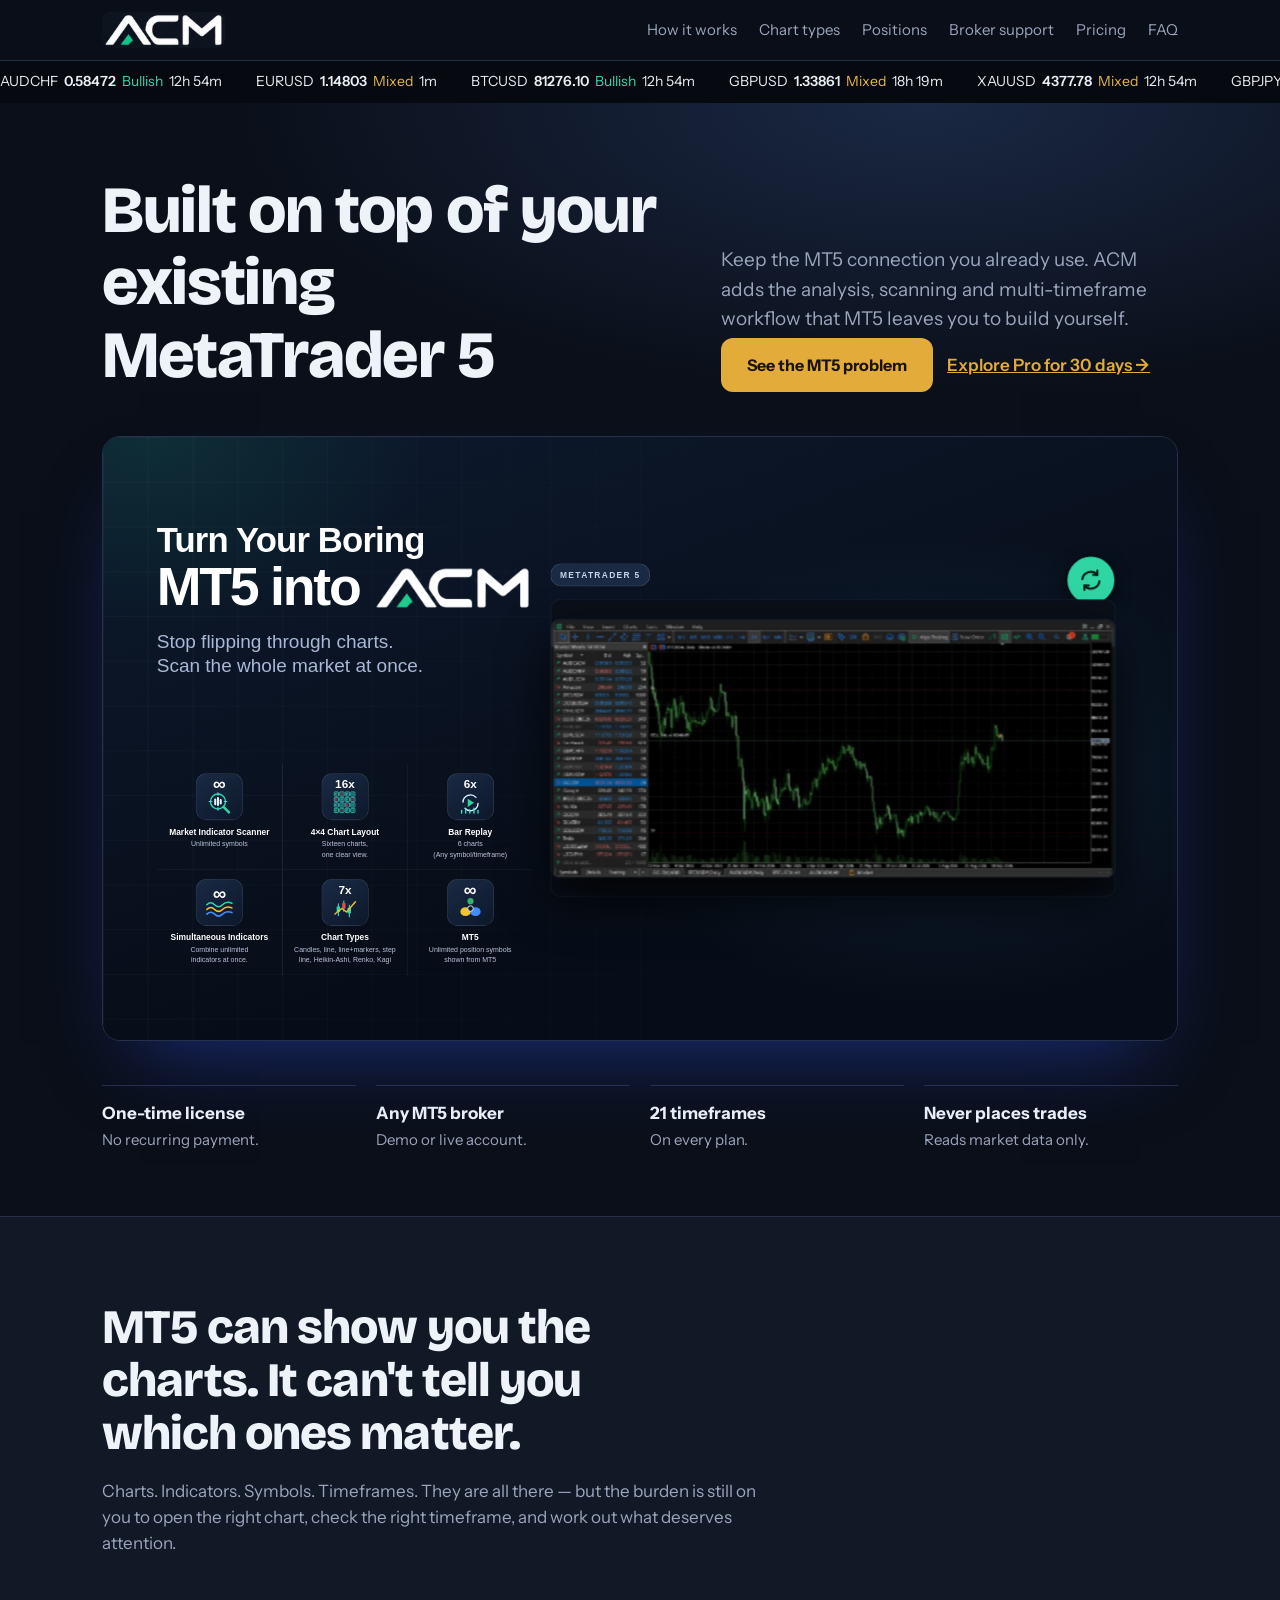
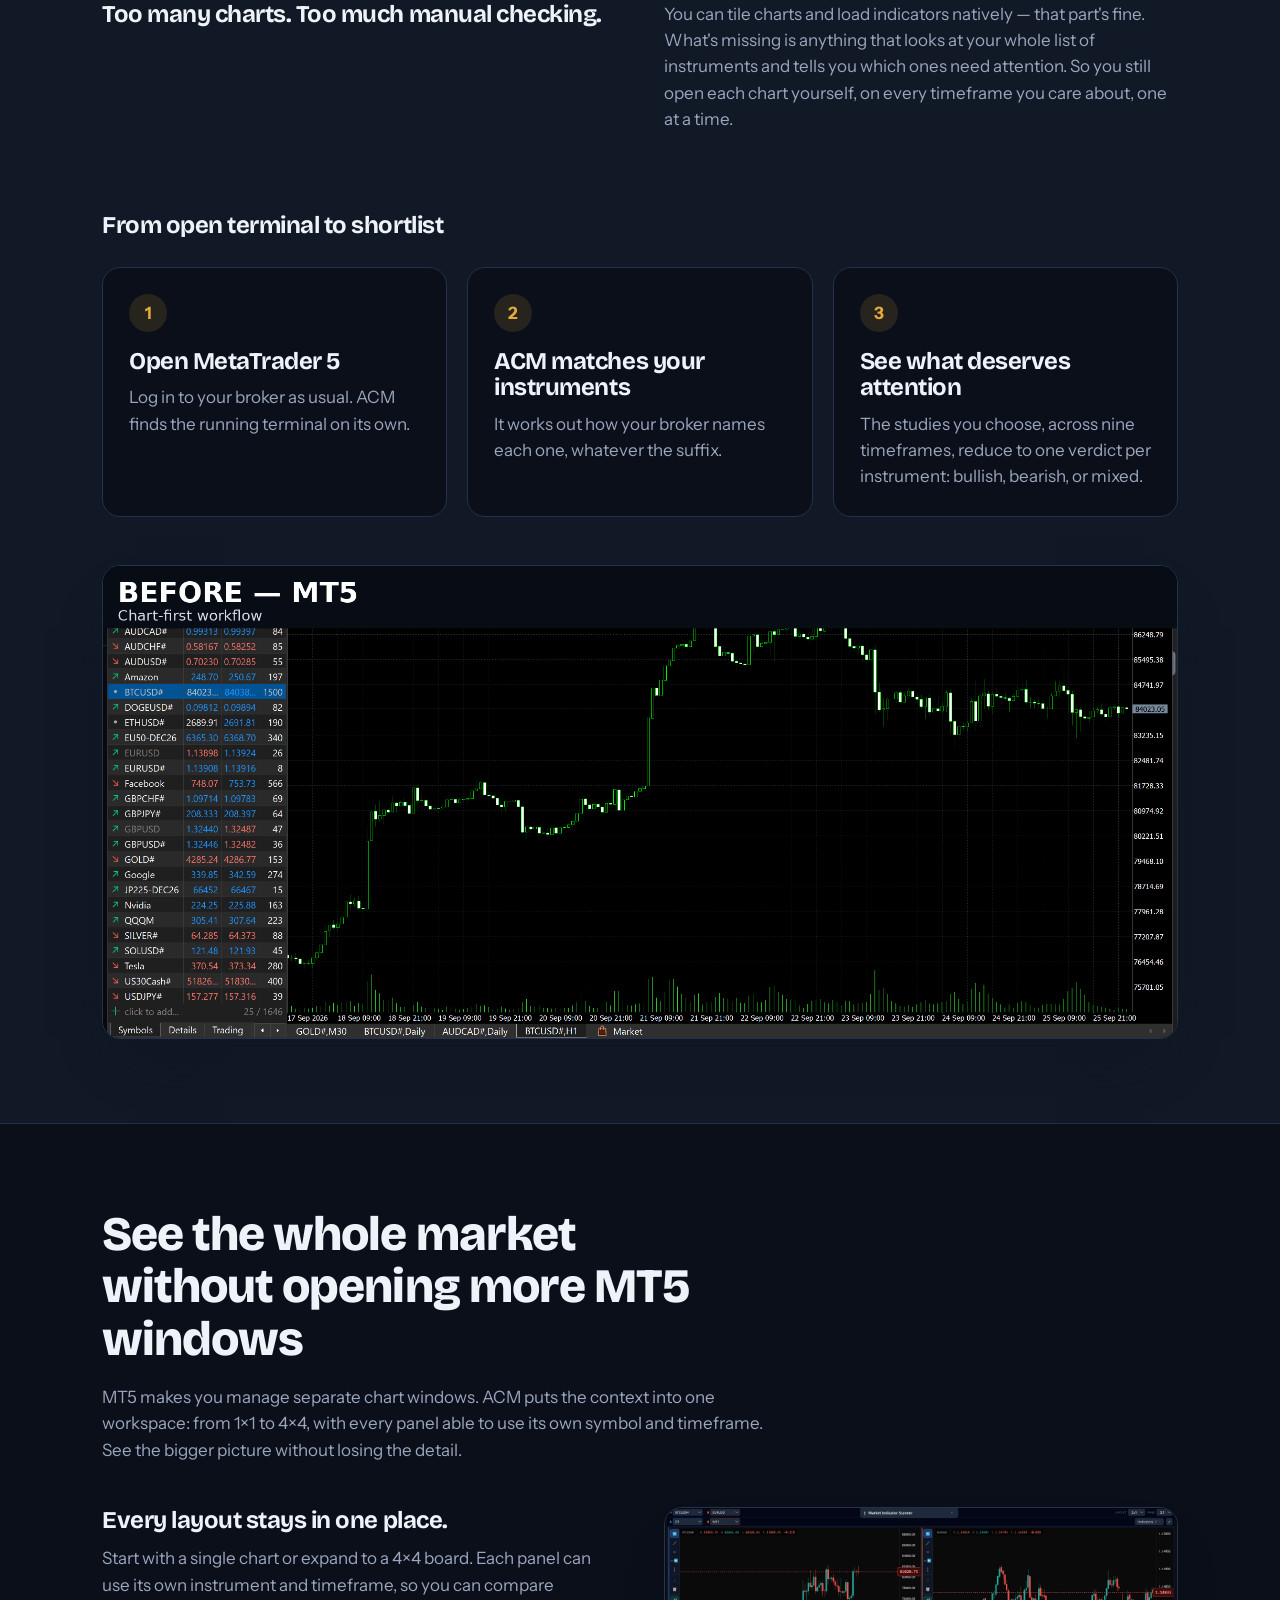
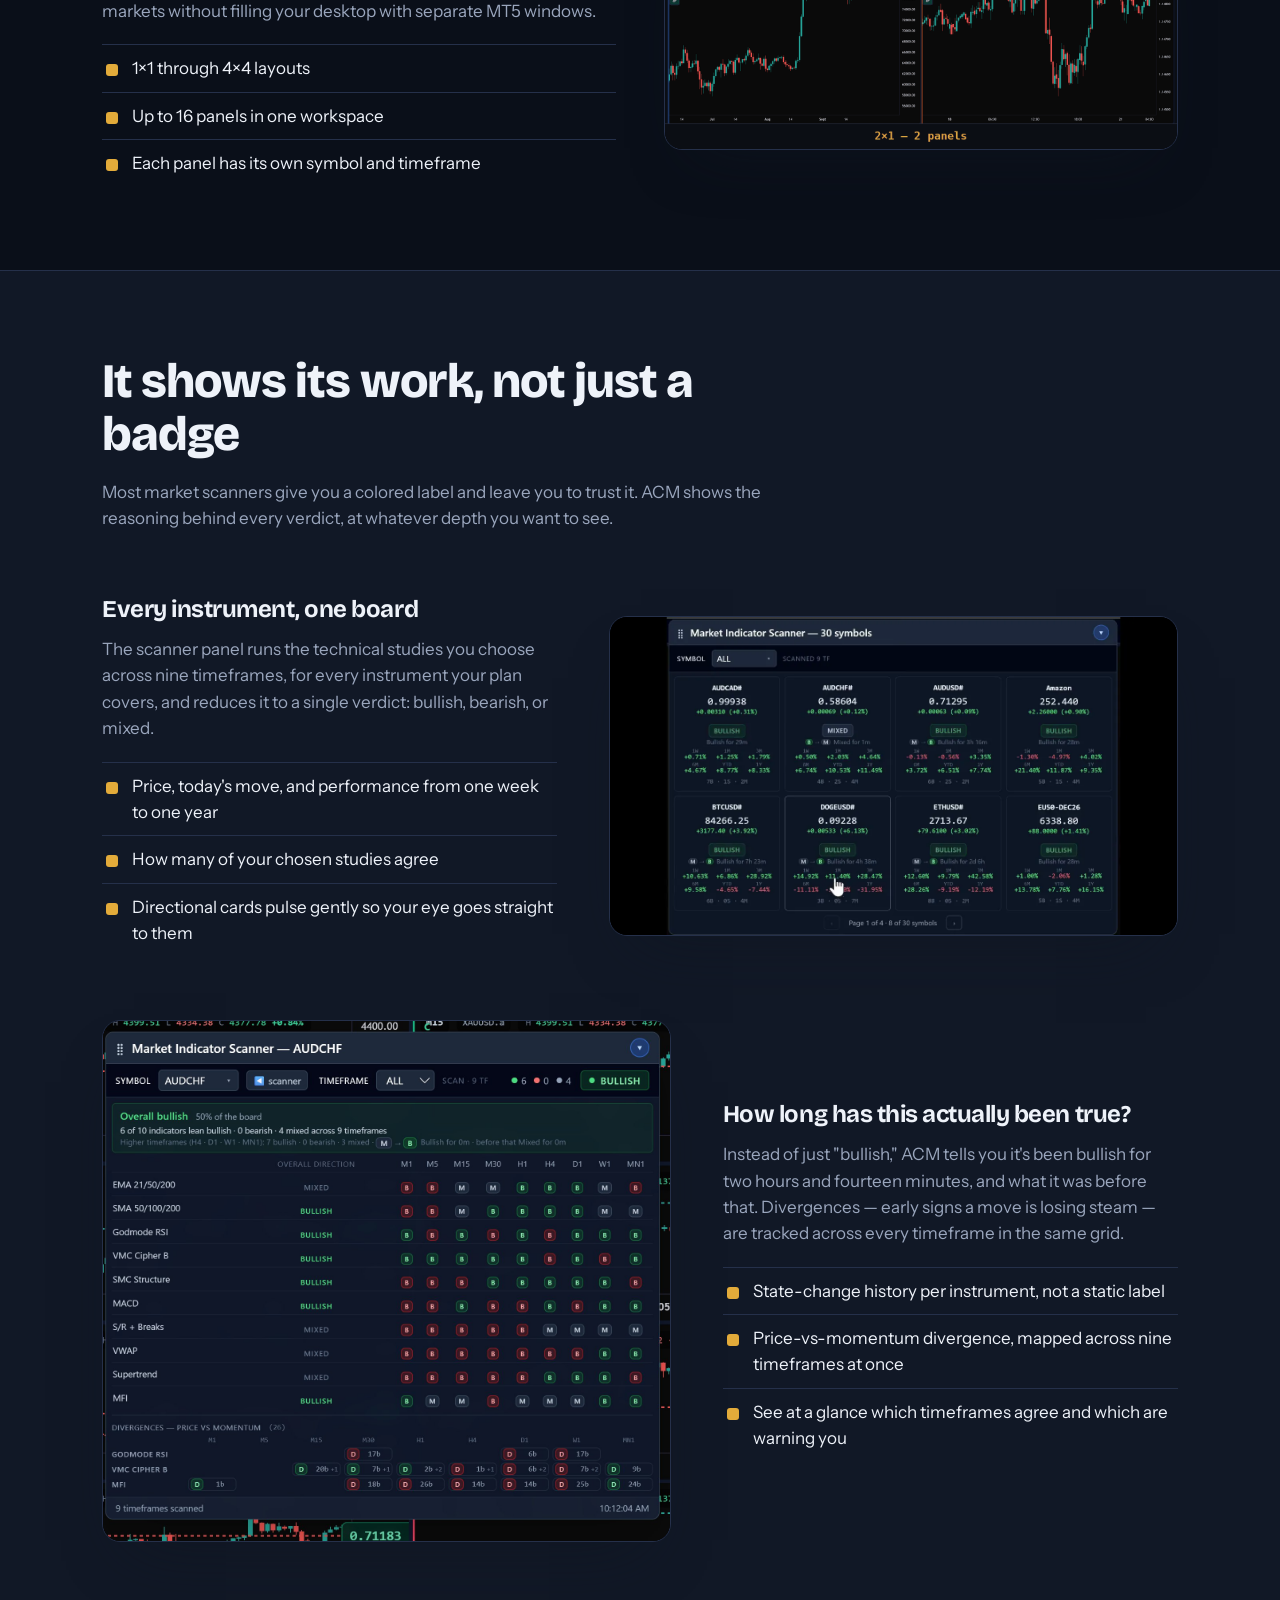
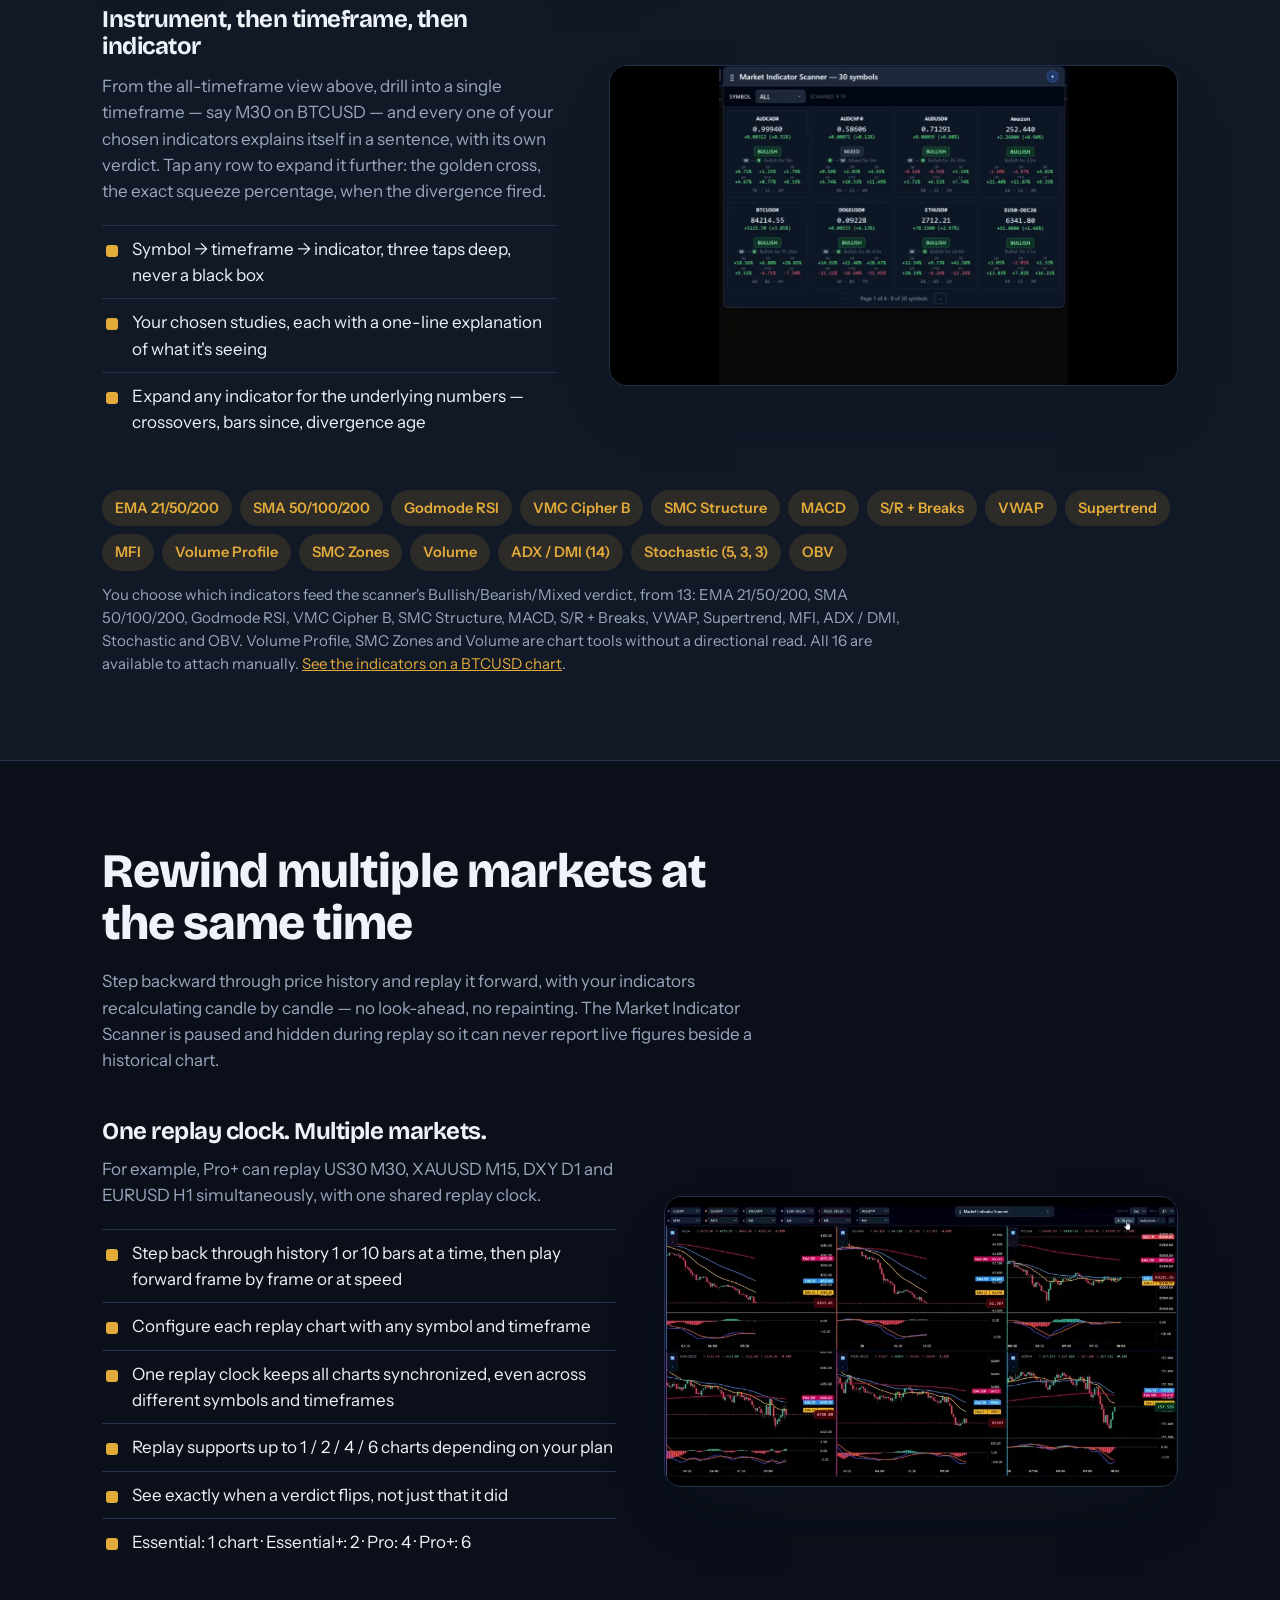
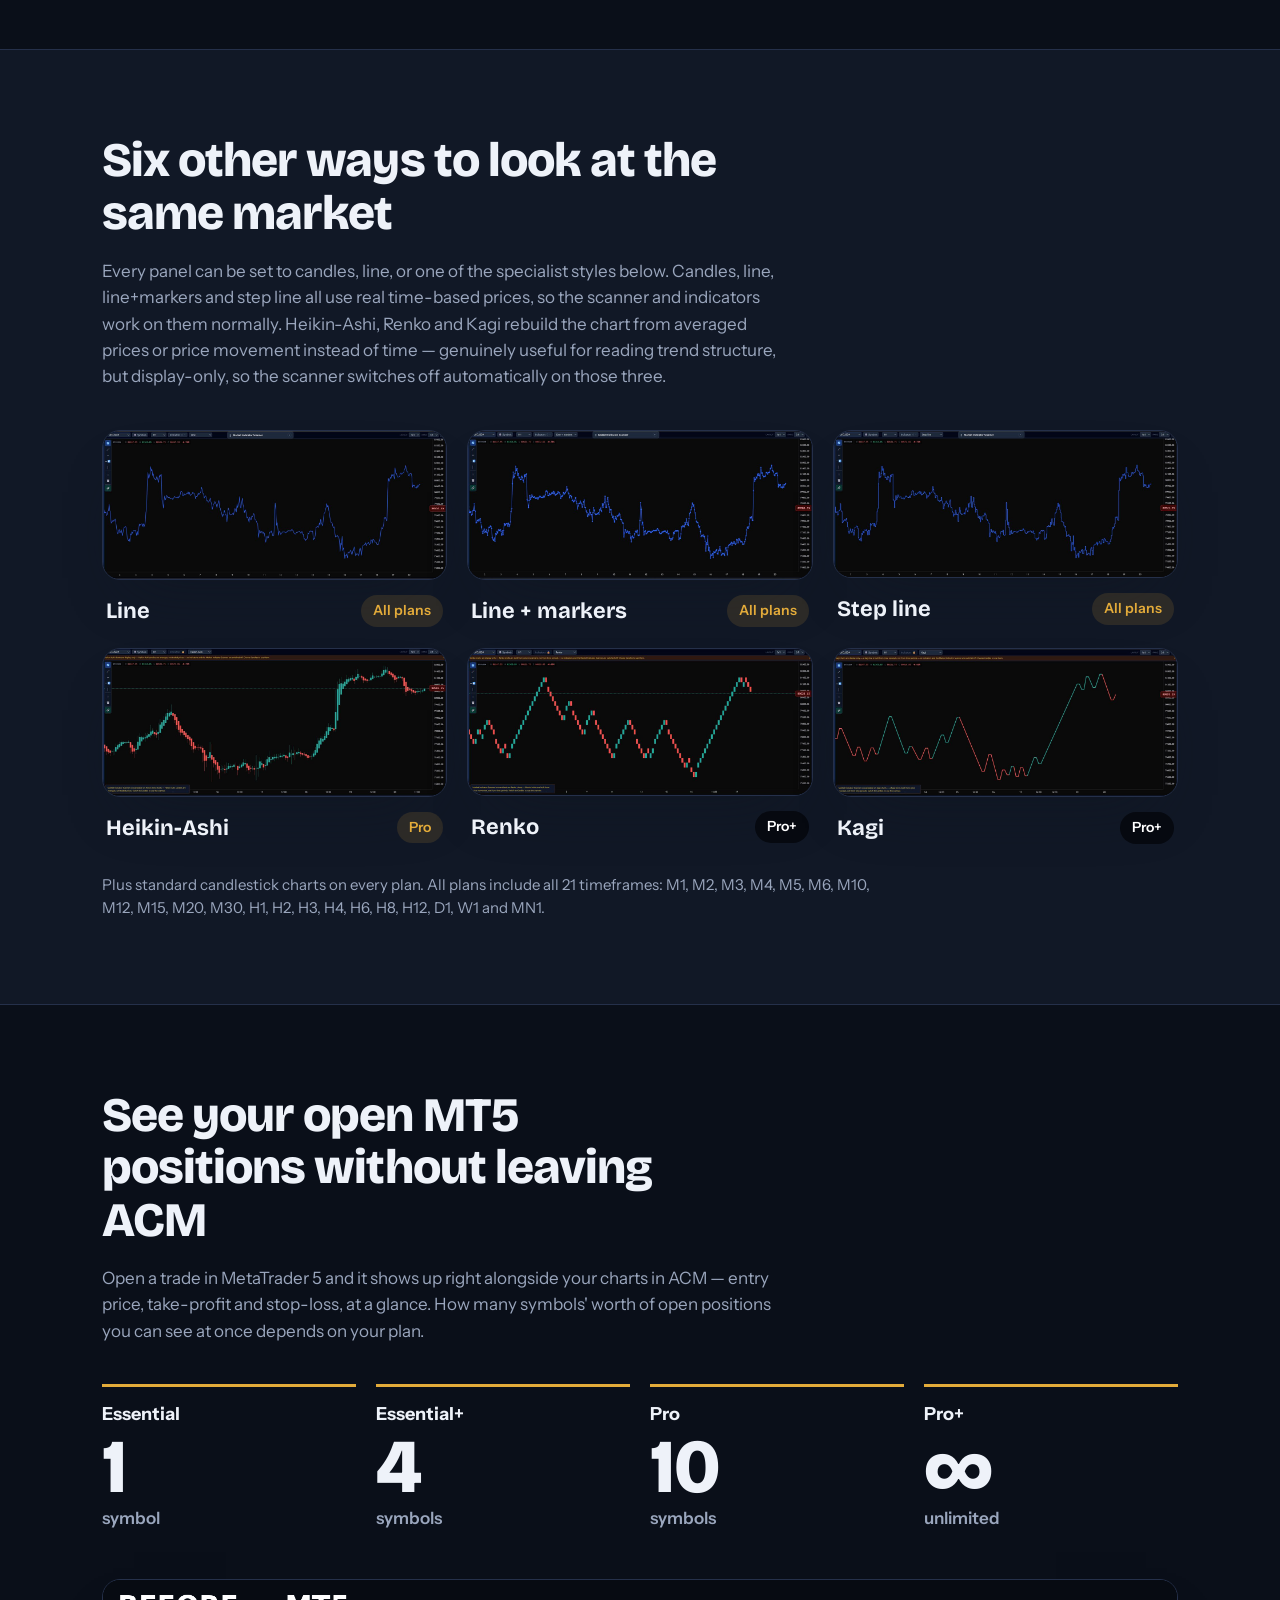
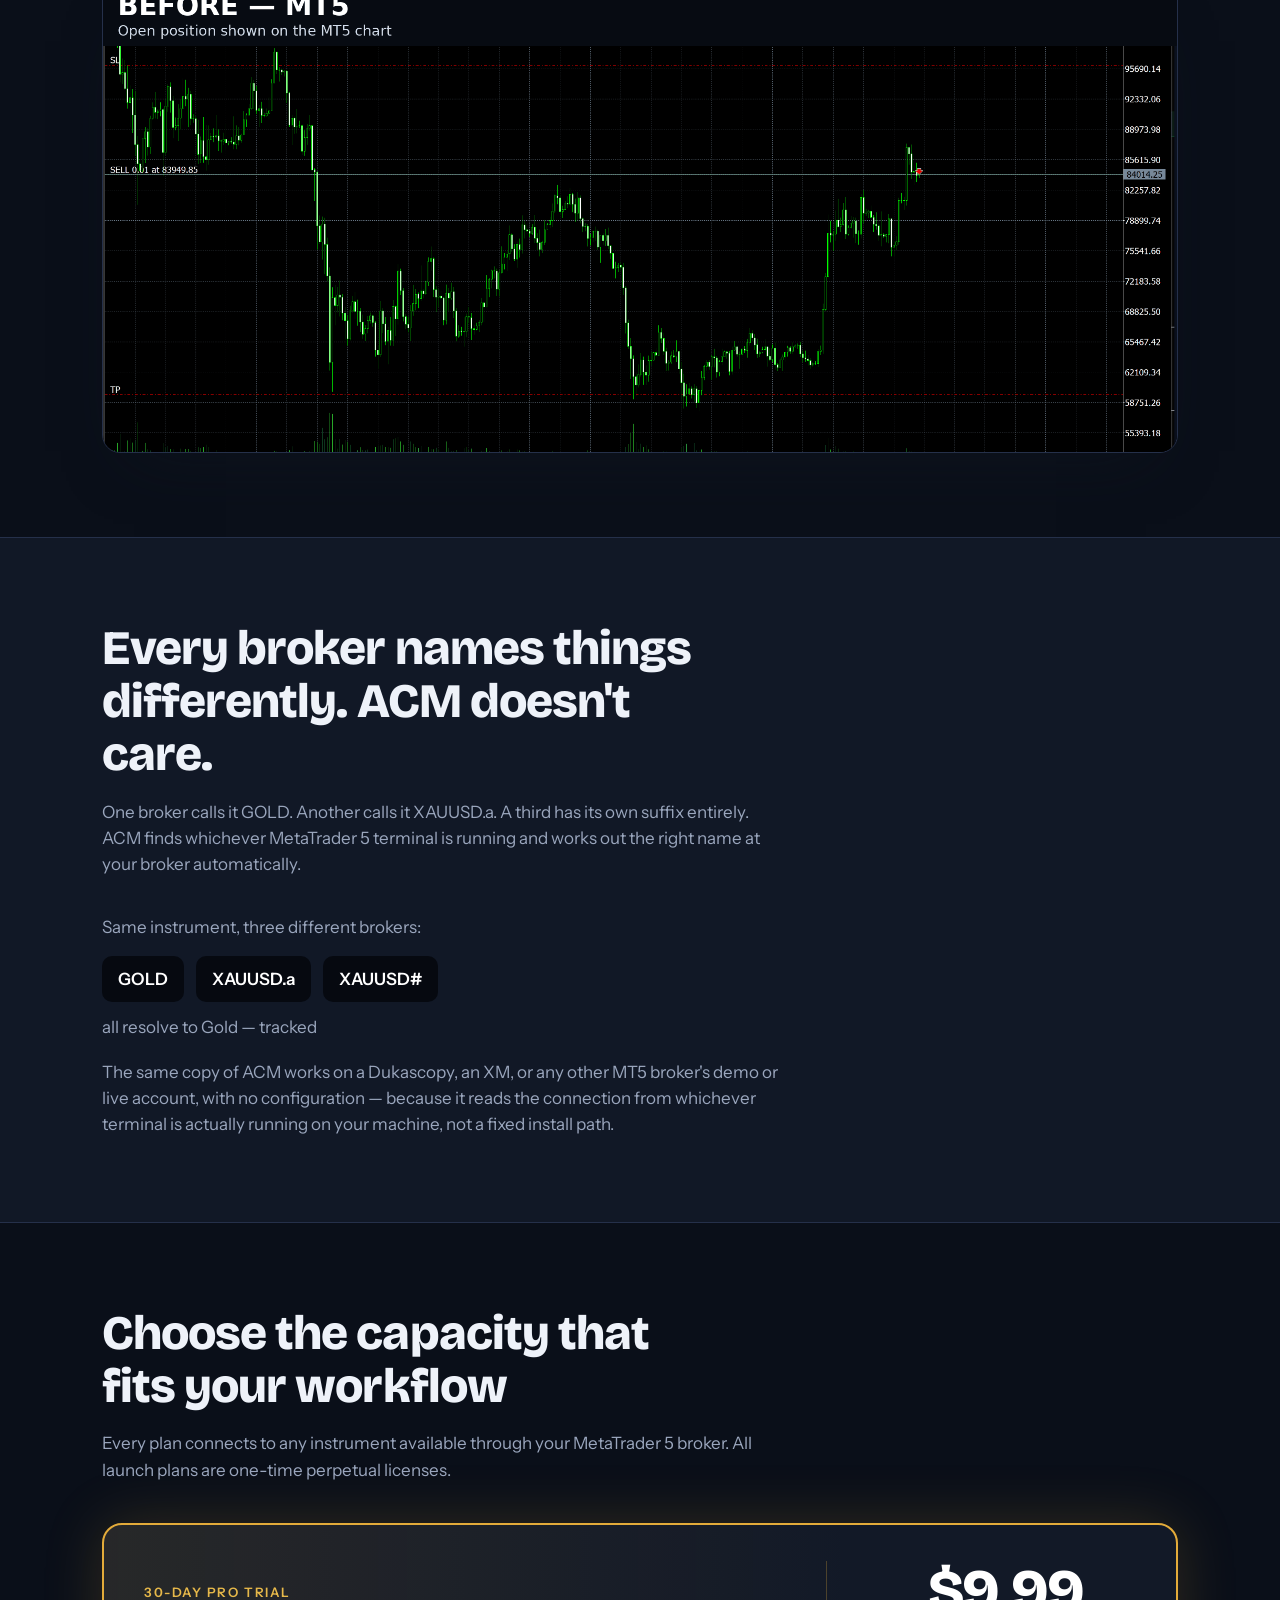
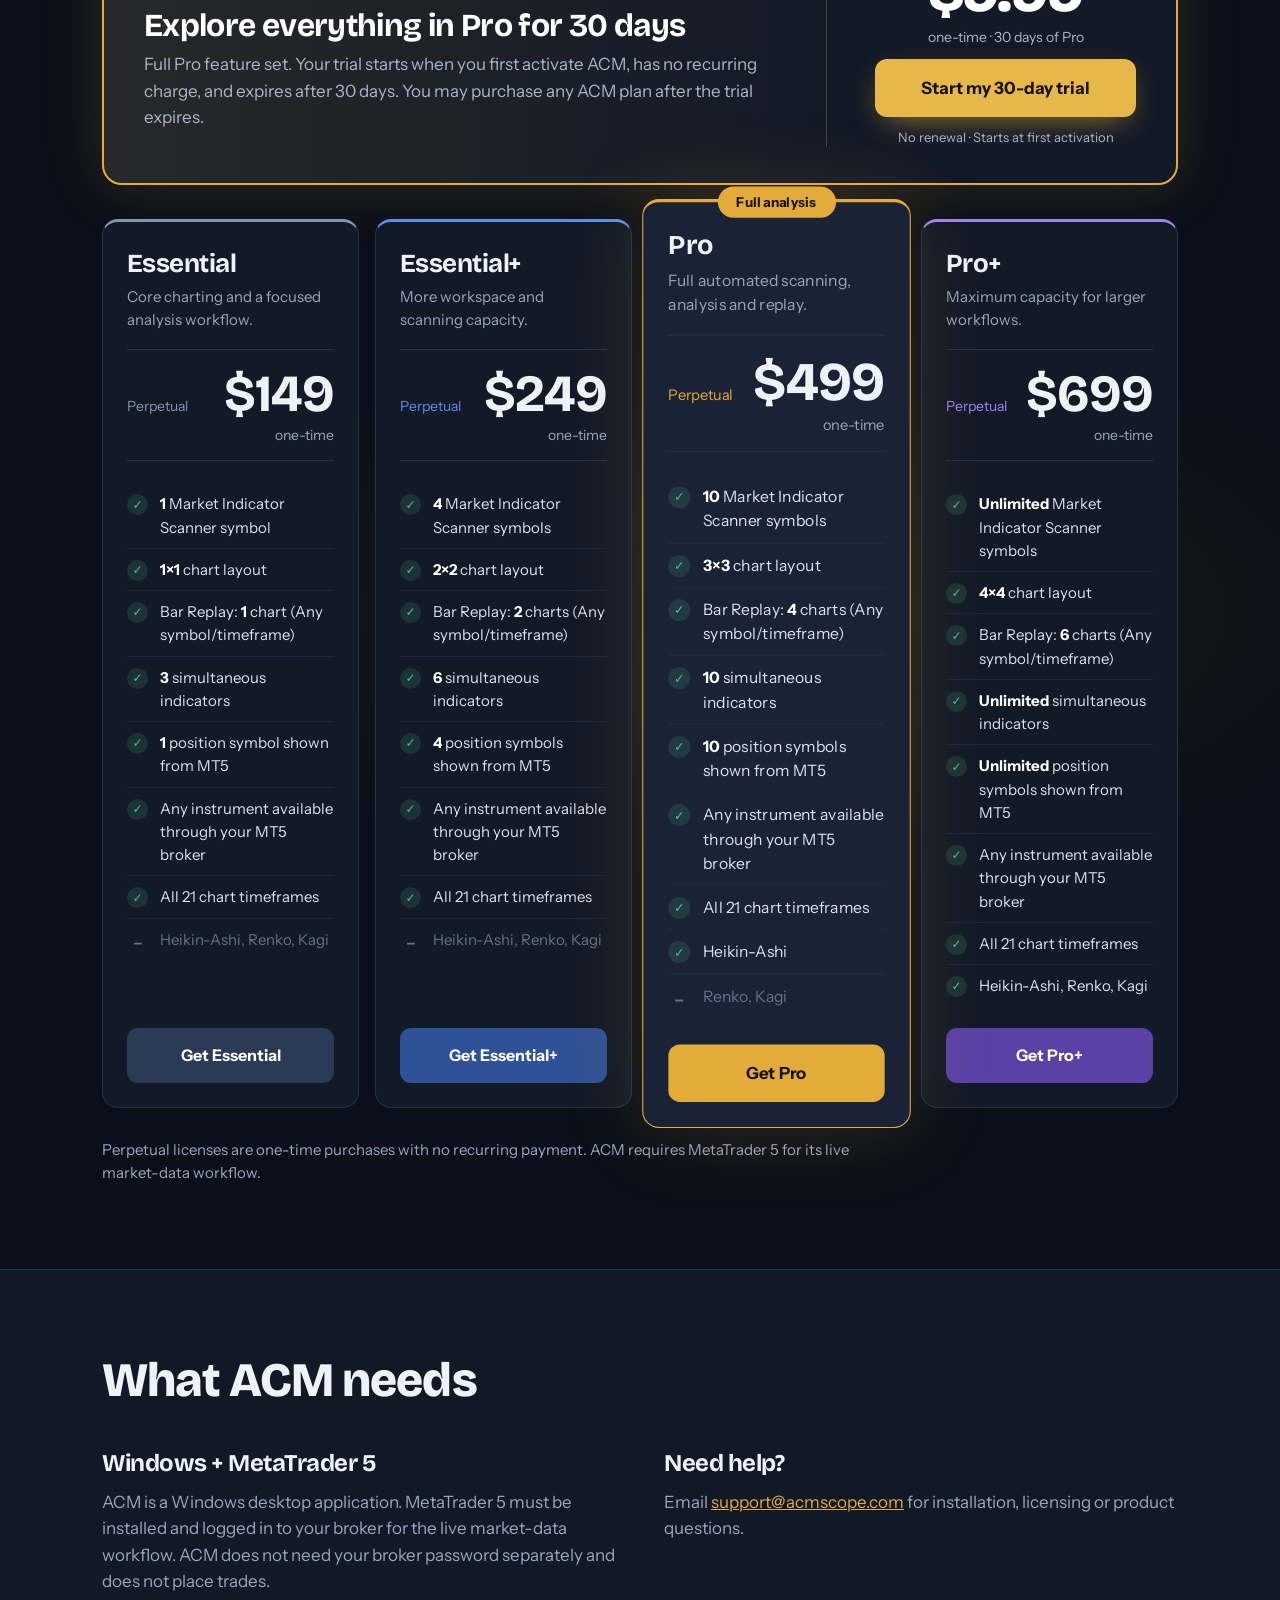
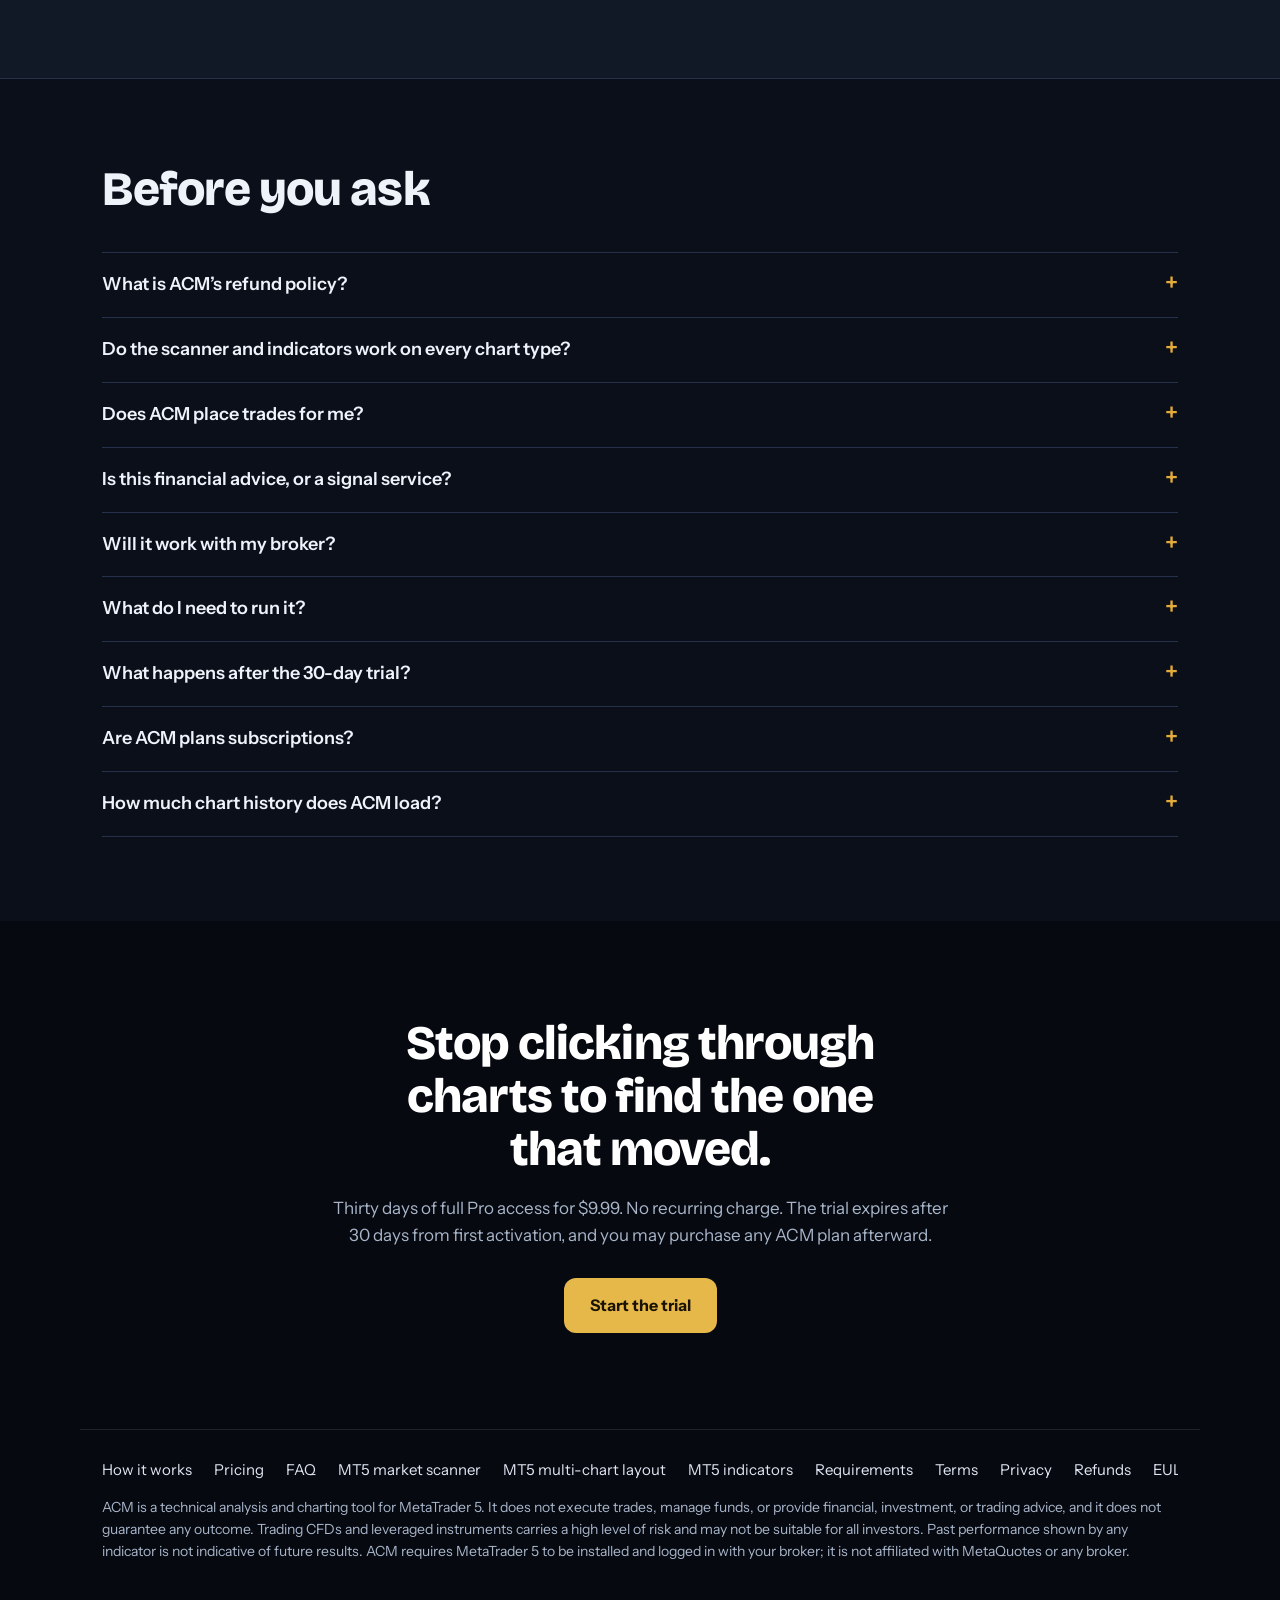
==== commit bd94486e: "Add files via upload" ====
--- a/index.html
+++ b/index.html
@@ -206,7 +206,7 @@
 <p class="lede">Charts. Indicators. Symbols. Timeframes. They are all there — but the burden is still on you to open the right chart, check the right timeframe, and work out what deserves attention.</p>
 <div class="two"><h3>Too many charts. Too much manual checking.</h3><p style="margin:0">You can tile charts and load indicators natively — that part's fine. What's missing is anything that looks at your whole list of instruments and tells you which ones need attention. So you still open each chart yourself, on every timeframe you care about, one at a time.</p></div>
 <h3 style="margin-top:80px">From open terminal to shortlist</h3>
-<div class="steps"><div class="step"><i>1</i><h3>Open MetaTrader 5</h3><p>Log in to your broker as usual. ACM finds the running terminal on its own.</p></div><div class="step"><i>2</i><h3>ACM matches your instruments</h3><p>It works out how your broker names each one, whatever the suffix.</p></div><div class="step"><i>3</i><h3>See what deserves attention</h3><p>Ten studies across nine timeframes reduce to one verdict per instrument: bullish, bearish, or mixed.</p></div></div>
+<div class="steps"><div class="step"><i>1</i><h3>Open MetaTrader 5</h3><p>Log in to your broker as usual. ACM finds the running terminal on its own.</p></div><div class="step"><i>2</i><h3>ACM matches your instruments</h3><p>It works out how your broker names each one, whatever the suffix.</p></div><div class="step"><i>3</i><h3>See what deserves attention</h3><p>The studies you choose, across nine timeframes, reduce to one verdict per instrument: bullish, bearish, or mixed.</p></div></div>
 <div class="media after"><img src="assets/img/acm-mt5-before-after-v2.webp" width="2048" height="900" loading="lazy" decoding="async" alt="Before and after comparison: MT5 chart workflow first, then ACM analysis workflow"></div>
 </div></section>
 
@@ -221,11 +221,11 @@
 <section class="alt"><div class="w">
 <h2>It shows its work, not just a badge</h2>
 <p class="lede">Most market scanners give you a colored label and leave you to trust it. ACM shows the reasoning behind every verdict, at whatever depth you want to see.</p>
-<div class="srow"><div><h3>Every instrument, one board</h3><p>The scanner panel runs ten classic technical studies across nine timeframes, for every instrument your plan covers, and reduces it to a single verdict: bullish, bearish, or mixed.</p><ul class="b"><li>Price, today's move, and performance from one week to one year</li><li>How many of the ten studies agree</li><li>Directional cards pulse gently so your eye goes straight to them</li></ul></div><div class="media"><video muted loop playsinline preload="none" width="1280" height="720" poster="assets/img/01the-snapshot-poster.webp"><source src="assets/img/01the-snapshot.mp4" type="video/mp4"></video></div></div>
+<div class="srow"><div><h3>Every instrument, one board</h3><p>The scanner panel runs the technical studies you choose across nine timeframes, for every instrument your plan covers, and reduces it to a single verdict: bullish, bearish, or mixed.</p><ul class="b"><li>Price, today's move, and performance from one week to one year</li><li>How many of your chosen studies agree</li><li>Directional cards pulse gently so your eye goes straight to them</li></ul></div><div class="media"><video muted loop playsinline preload="none" width="1280" height="720" poster="assets/img/01the-snapshot-poster.webp"><source src="assets/img/01the-snapshot.mp4" type="video/mp4"></video></div></div>
 <div class="srow rev"><div><h3>How long has this actually been true?</h3><p>Instead of just "bullish," ACM tells you it's been bullish for two hours and fourteen minutes, and what it was before that. Divergences — early signs a move is losing steam — are tracked across every timeframe in the same grid.</p><ul class="b"><li>State-change history per instrument, not a static label</li><li>Price-vs-momentum divergence, mapped across nine timeframes at once</li><li>See at a glance which timeframes agree and which are warning you</li></ul></div><div class="media"><img src="assets/img/scanner-detail.jpg" width="1424" height="1306" loading="lazy" decoding="async" alt="Detailed breakdown of a single instrument across nine timeframes with a divergence grid"></div></div>
-<div class="srow"><div><h3>Instrument, then timeframe, then indicator</h3><p>From the all-timeframe view above, drill into a single timeframe — say M30 on BTCUSD — and every one of the ten indicators explains itself in a sentence, with its own verdict. Tap any row to expand it further: the golden cross, the exact squeeze percentage, when the divergence fired.</p><ul class="b"><li>Symbol → timeframe → indicator, three taps deep, never a black box</li><li>Ten studies, each with a one-line explanation of what it's seeing</li><li>Expand any indicator for the underlying numbers — crossovers, bars since, divergence age</li></ul></div><div class="media"><video muted loop playsinline preload="none" width="1280" height="720" poster="assets/img/03the-reasoning-poster.webp"><source src="assets/img/03the-reasoning.mp4" type="video/mp4"></video></div></div>
-<div class="chips" id="chips"><span>EMA 21/50/200</span><span>SMA 50/100/200</span><span>Godmode</span><span>RSI</span><span>VMC Cipher B</span><span>SMC Structure</span><span>MACD</span><span>S/R + Breaks</span><span>VWAP</span><span>Supertrend</span><span>MFI</span><span>Volume Profile</span><span>SMC Zones</span><span>Volume</span></div>
-<p class="note">10 indicators feed the scanner's scored Bullish/Bearish/Mixed verdict  3 are context tools available on every chart, without a directional read — all 13 available to attach manually.</p>
+<div class="srow"><div><h3>Instrument, then timeframe, then indicator</h3><p>From the all-timeframe view above, drill into a single timeframe — say M30 on BTCUSD — and every one of your chosen indicators explains itself in a sentence, with its own verdict. Tap any row to expand it further: the golden cross, the exact squeeze percentage, when the divergence fired.</p><ul class="b"><li>Symbol → timeframe → indicator, three taps deep, never a black box</li><li>Your chosen studies, each with a one-line explanation of what it's seeing</li><li>Expand any indicator for the underlying numbers — crossovers, bars since, divergence age</li></ul></div><div class="media"><video muted loop playsinline preload="none" width="1280" height="720" poster="assets/img/03the-reasoning-poster.webp"><source src="assets/img/03the-reasoning.mp4" type="video/mp4"></video></div></div>
+<div class="chips" id="chips"><span>EMA 21/50/200</span><span>SMA 50/100/200</span><span>Godmode RSI</span><span>VMC Cipher B</span><span>SMC Structure</span><span>MACD</span><span>S/R + Breaks</span><span>VWAP</span><span>Supertrend</span><span>MFI</span><span>Volume Profile</span><span>SMC Zones</span><span>Volume</span><span>ADX / DMI (14)</span><span>Stochastic (5, 3, 3)</span><span>OBV</span></div>
+<p class="note">You choose which indicators feed the scanner's Bullish/Bearish/Mixed verdict, from 13: EMA 21/50/200, SMA 50/100/200, Godmode RSI, VMC Cipher B, SMC Structure, MACD, S/R + Breaks, VWAP, Supertrend, MFI, ADX / DMI, Stochastic and OBV. Volume Profile, SMC Zones and Volume are chart tools without a directional read. All 16 are available to attach manually. <a href="mt5-indicators" style="color:var(--acc)">See the indicators on a BTCUSD chart</a>.</p>
 </div></section>
 
 <section><div class="w">
@@ -284,7 +284,7 @@
 
 <div class="cta"><div class="w"><h2>Stop clicking through charts to find the one that moved.</h2><p>Thirty days of full Pro access for $9.99. No recurring charge. The trial expires after 30 days from first activation, and you may purchase any ACM plan afterward.</p><a class="btn" href="#pricing">Start the trial</a></div></div>
 
-<footer><div class="w"><nav><a href="#how-it-works">How it works</a> <a href="#pricing">Pricing</a> <a href="#faq">FAQ</a> <a href="mt5-market-scanner">MT5 market scanner</a> <a href="mt5-multi-chart-layout">MT5 multi-chart layout</a> <a href="#requirements">Requirements</a> <a href="terms.html">Terms</a> <a href="privacy.html">Privacy</a> <a href="#refunds">Refunds</a> <a href="eula.html">EULA</a> <a href="mailto:support@acmscope.com">Contact</a></nav>
+<footer><div class="w"><nav><a href="#how-it-works">How it works</a> <a href="#pricing">Pricing</a> <a href="#faq">FAQ</a> <a href="mt5-market-scanner">MT5 market scanner</a> <a href="mt5-multi-chart-layout">MT5 multi-chart layout</a> <a href="mt5-indicators">MT5 indicators</a> <a href="#requirements">Requirements</a> <a href="terms.html">Terms</a> <a href="privacy.html">Privacy</a> <a href="#refunds">Refunds</a> <a href="eula.html">EULA</a> <a href="mailto:support@acmscope.com">Contact</a></nav>
 <p>ACM is a technical analysis and charting tool for MetaTrader 5. It does not execute trades, manage funds, or provide financial, investment, or trading advice, and it does not guarantee any outcome. Trading CFDs and leveraged instruments carries a high level of risk and may not be suitable for all investors. Past performance shown by any indicator is not indicative of future results. ACM requires MetaTrader 5 to be installed and logged in with your broker; it is not affiliated with MetaQuotes or any broker.</p></div></footer>
 
 <script>
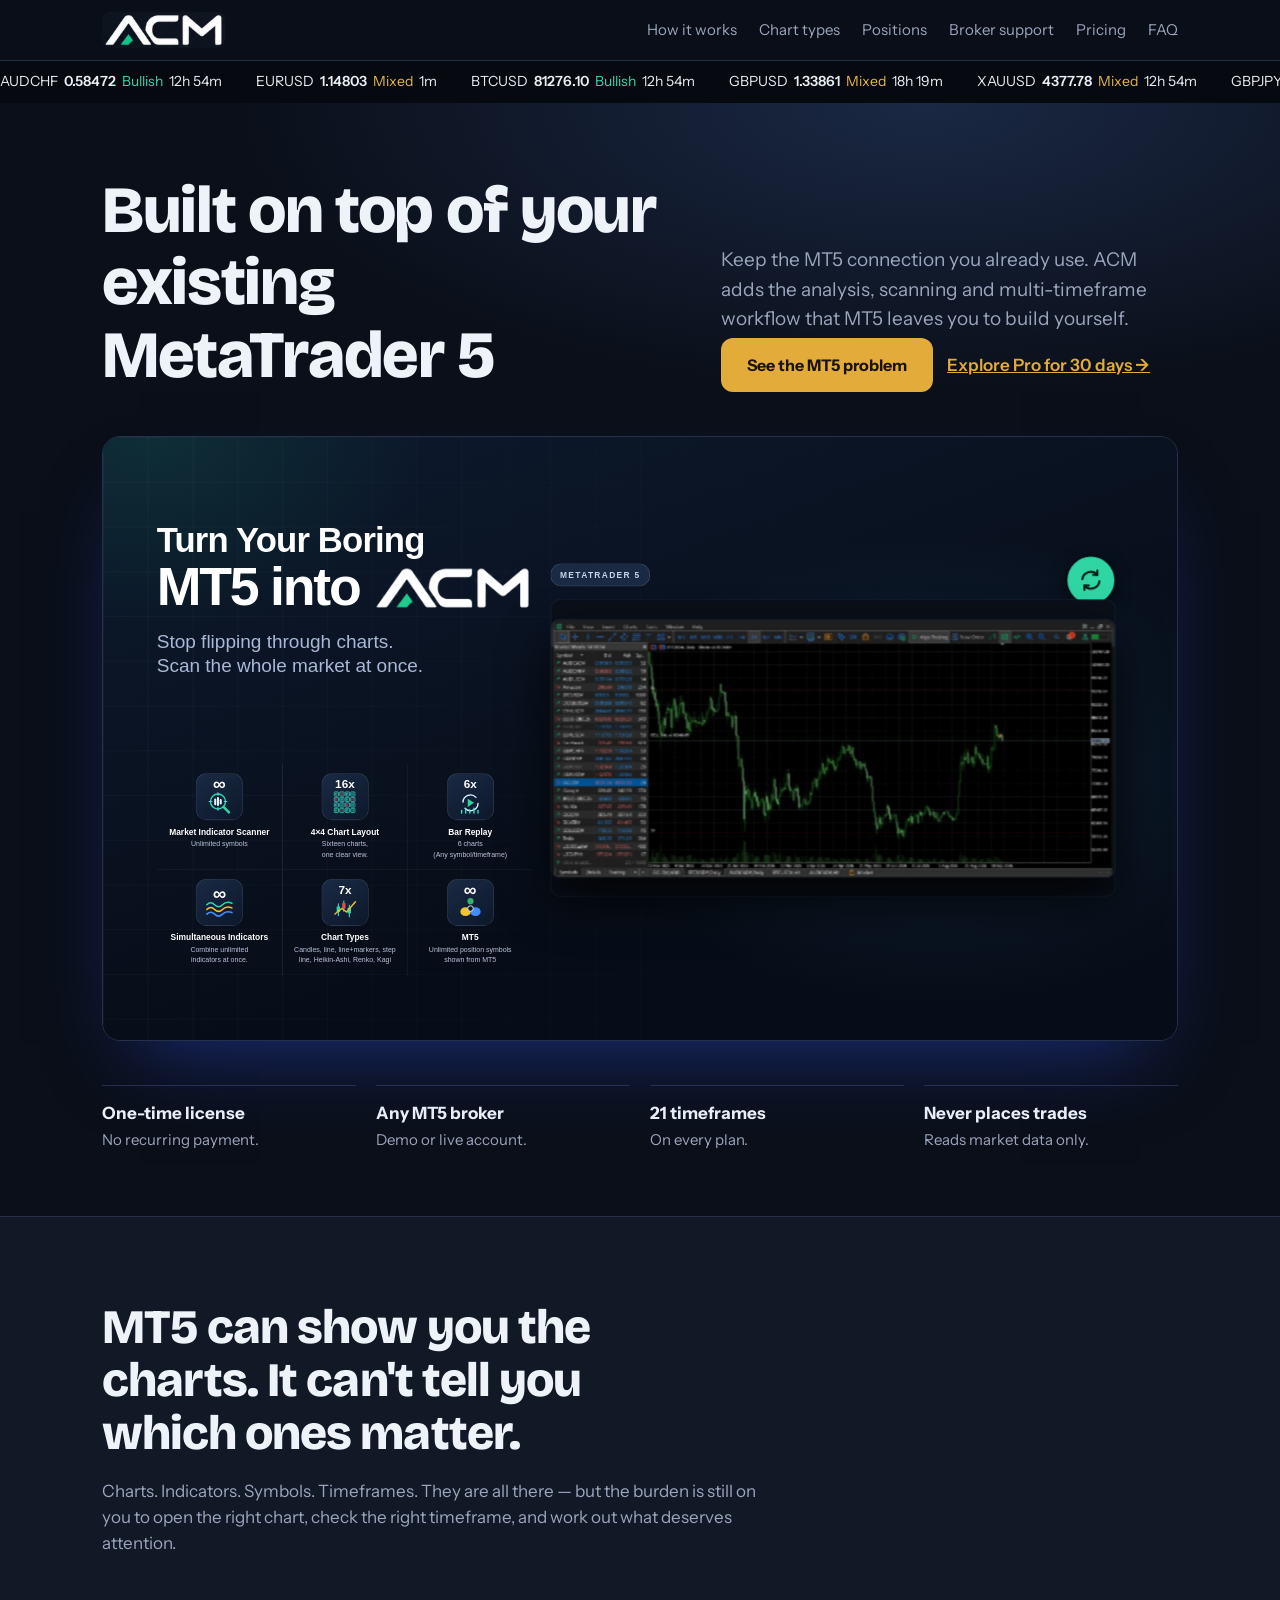
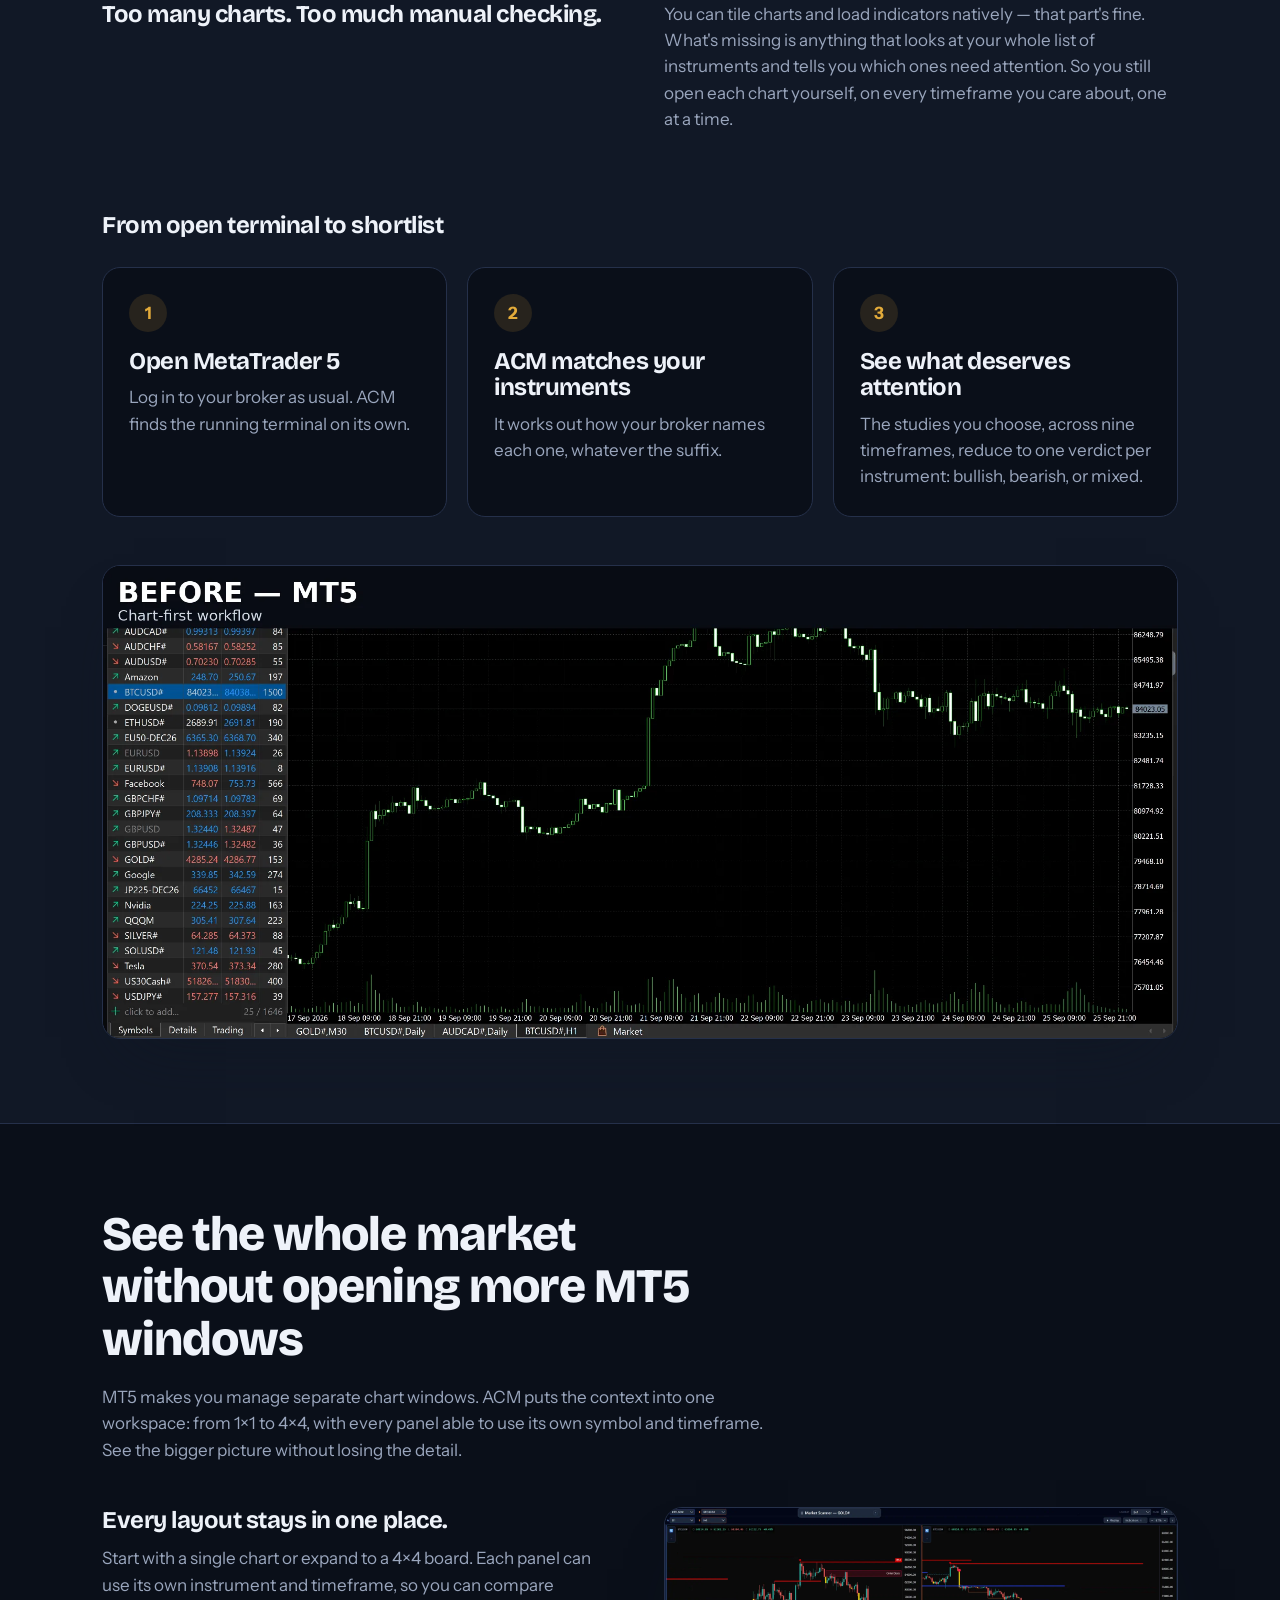
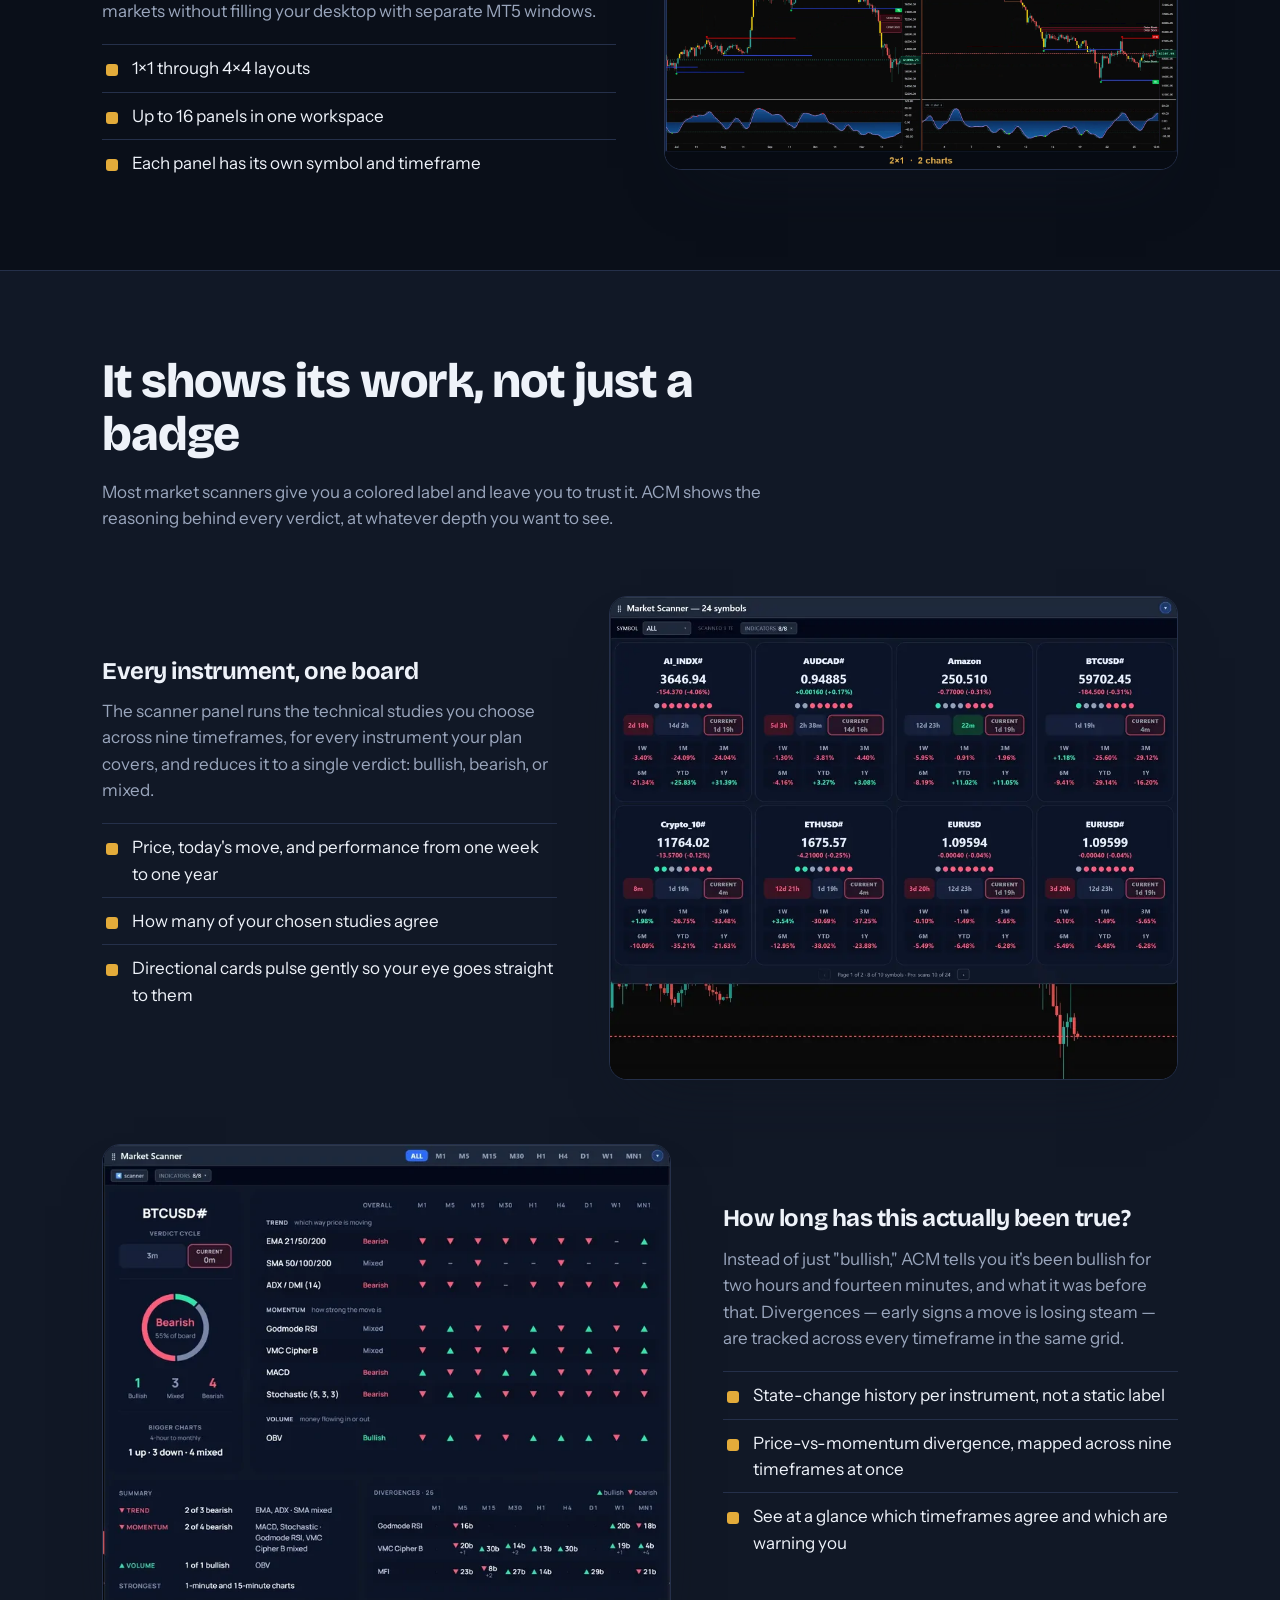
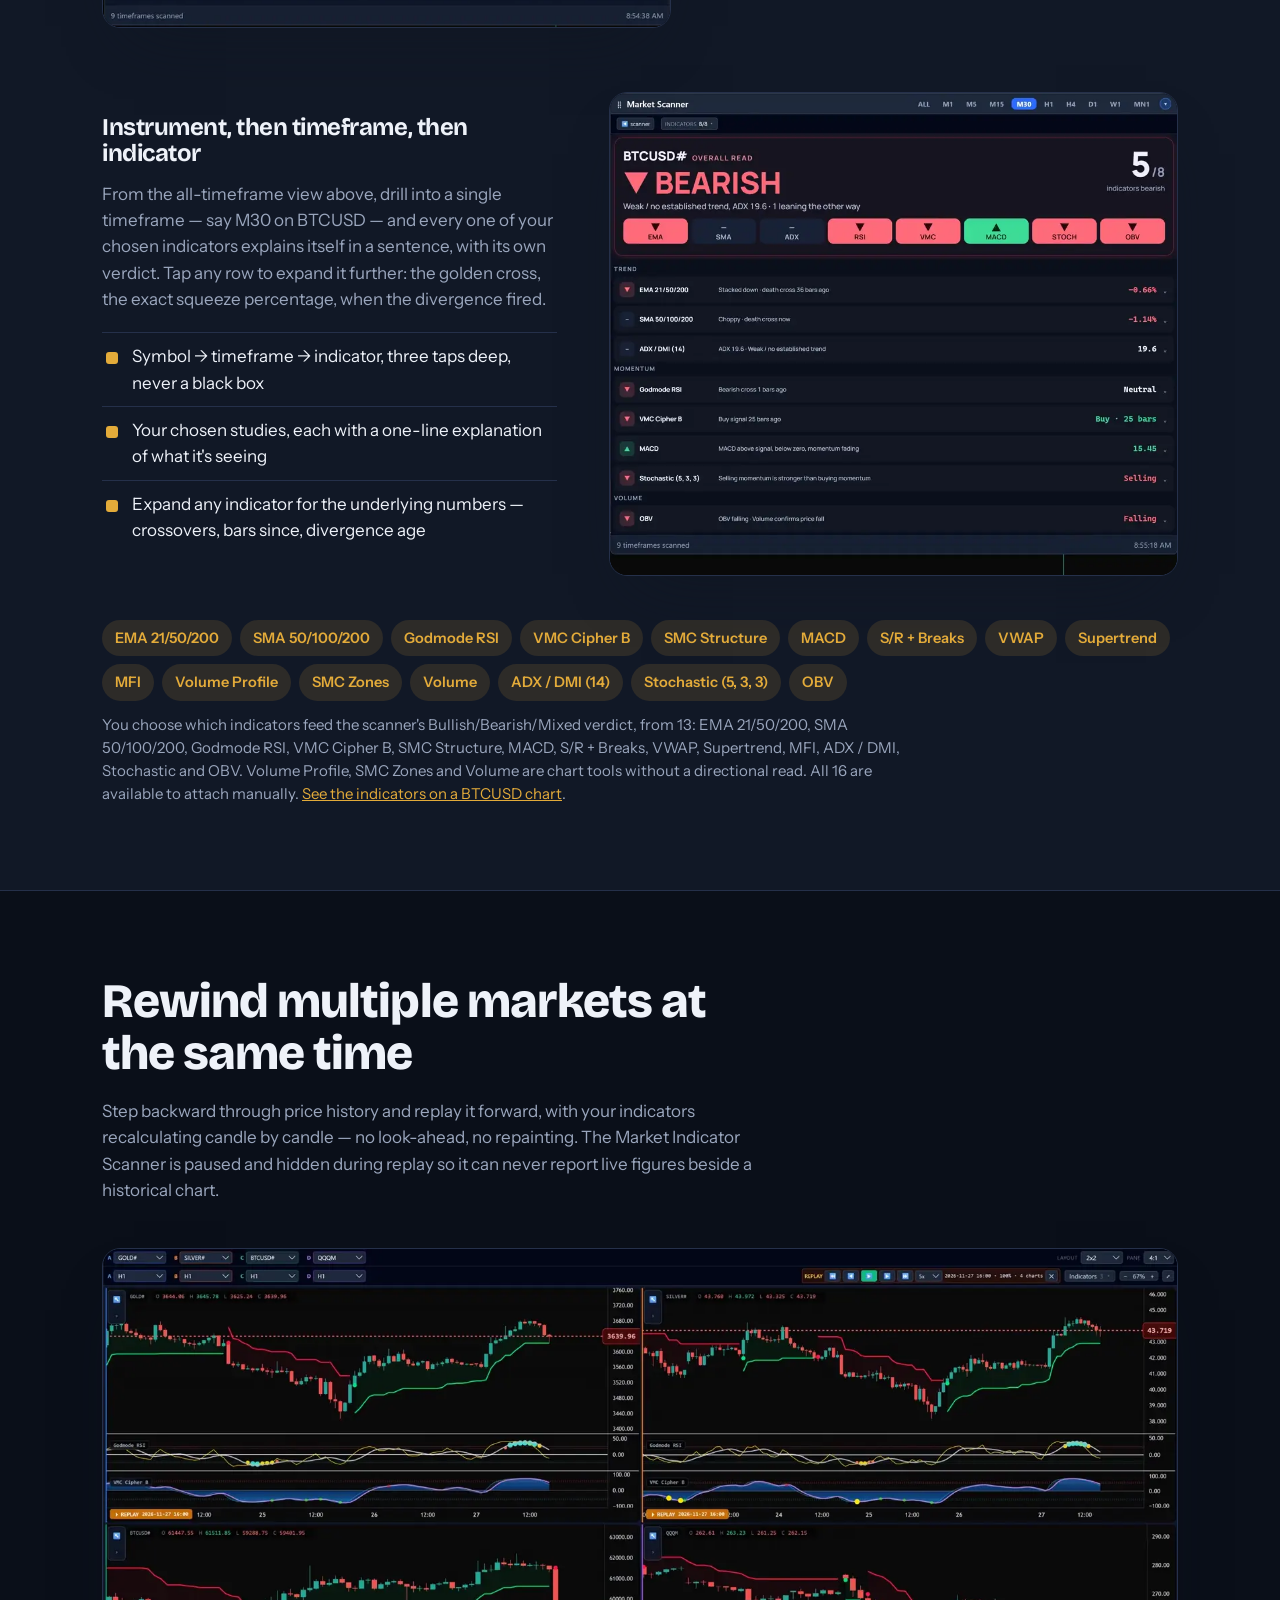
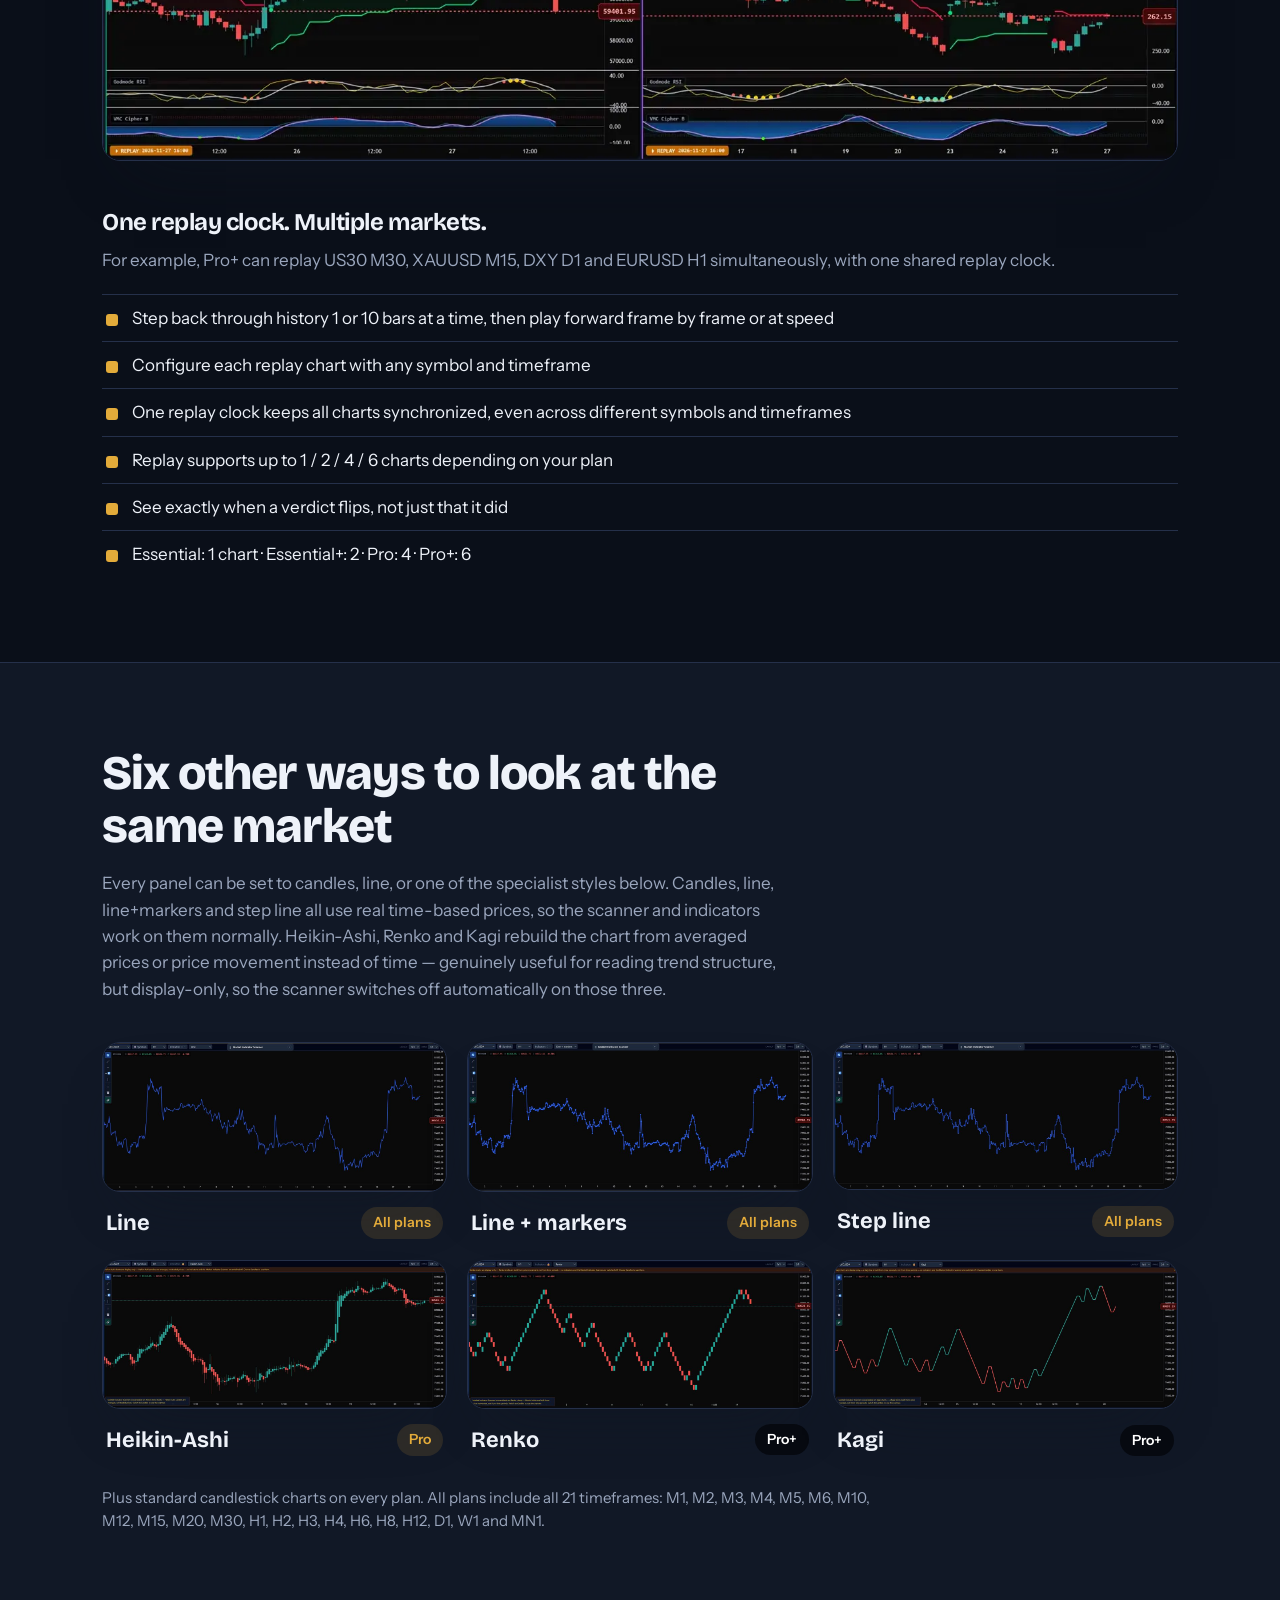
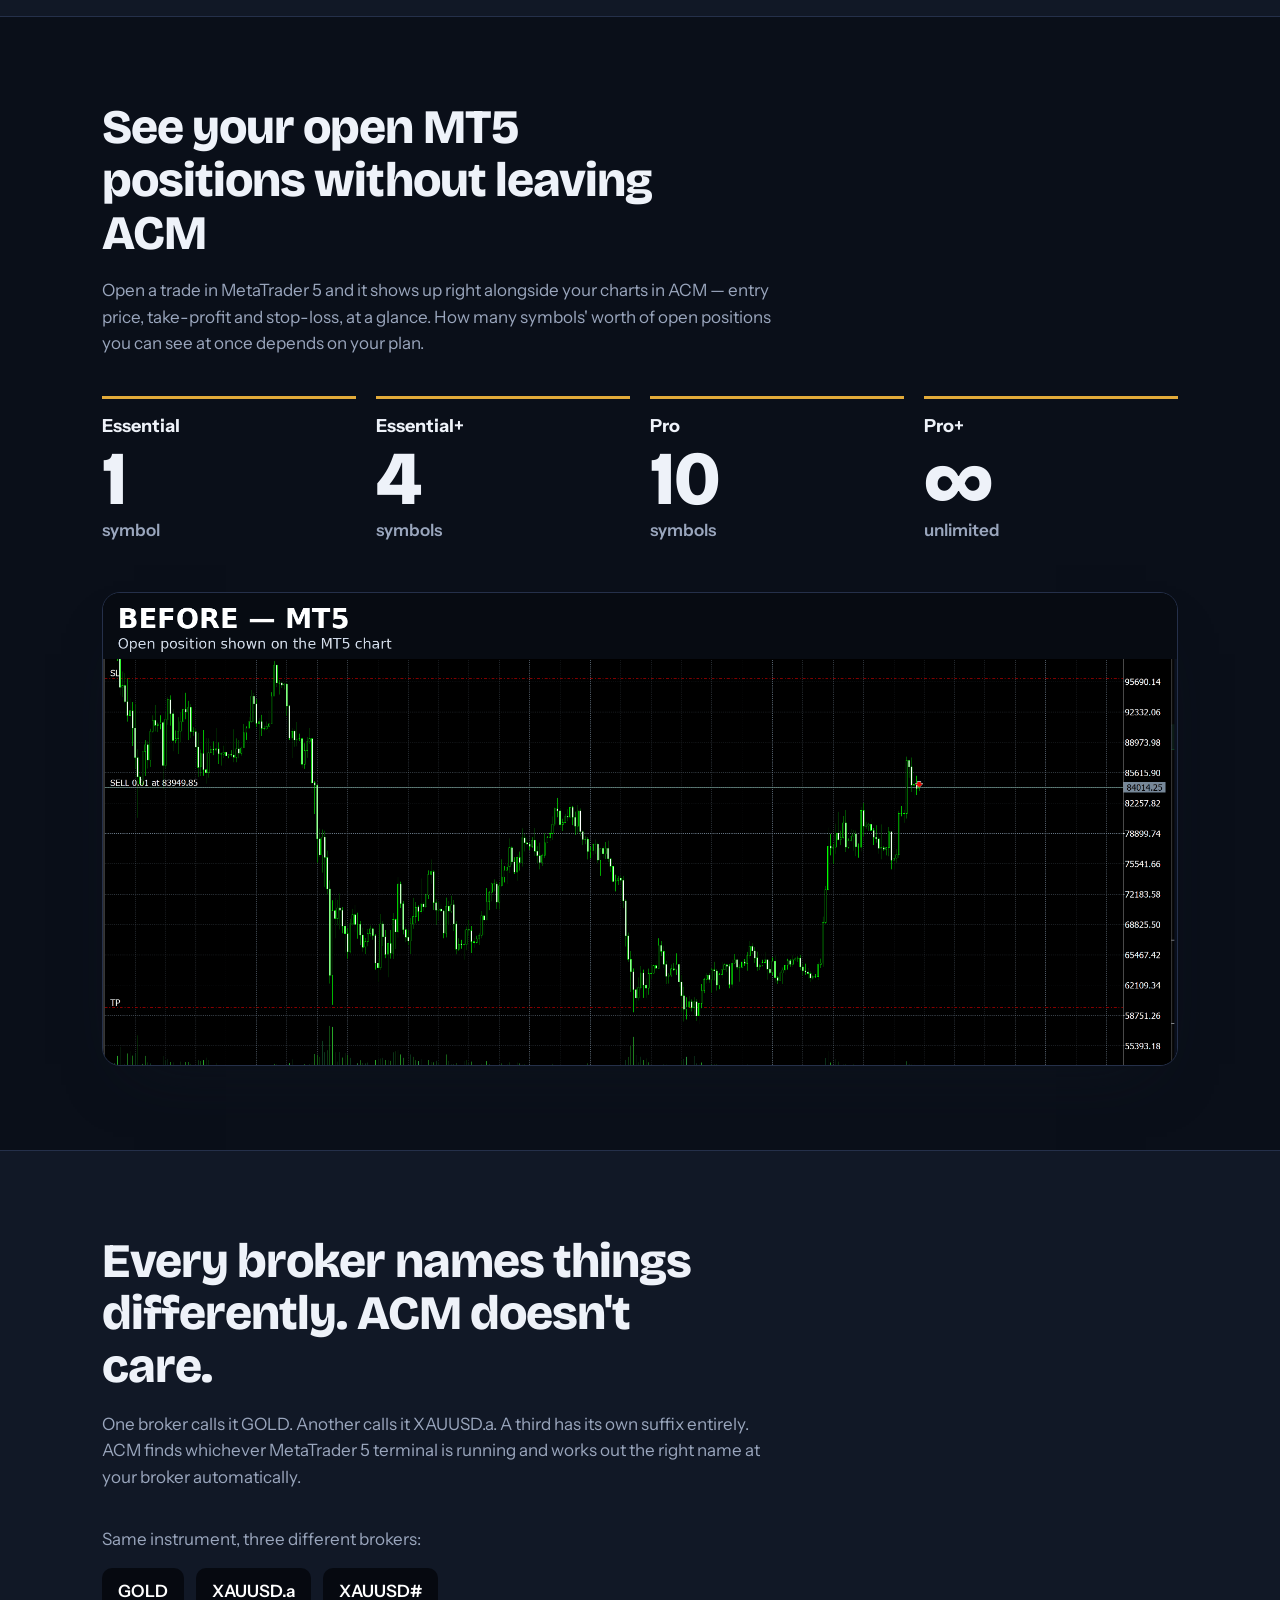
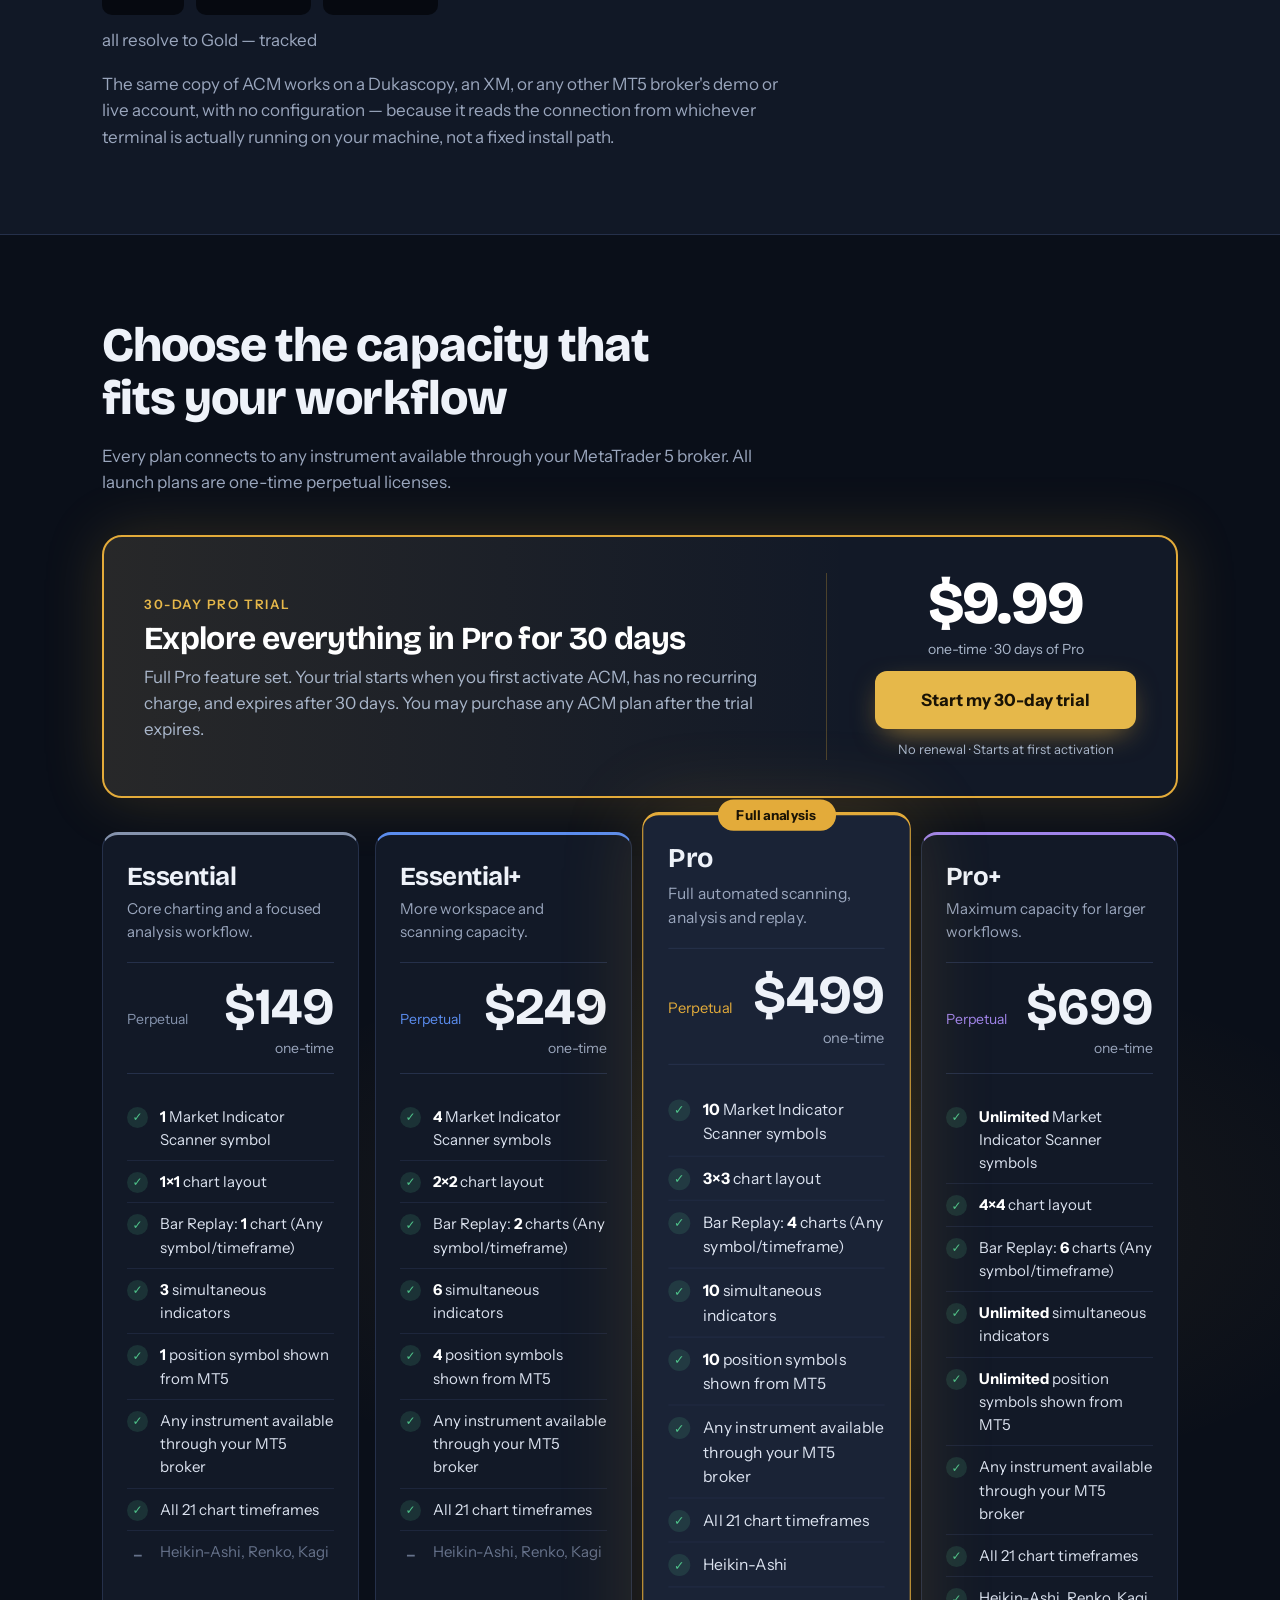
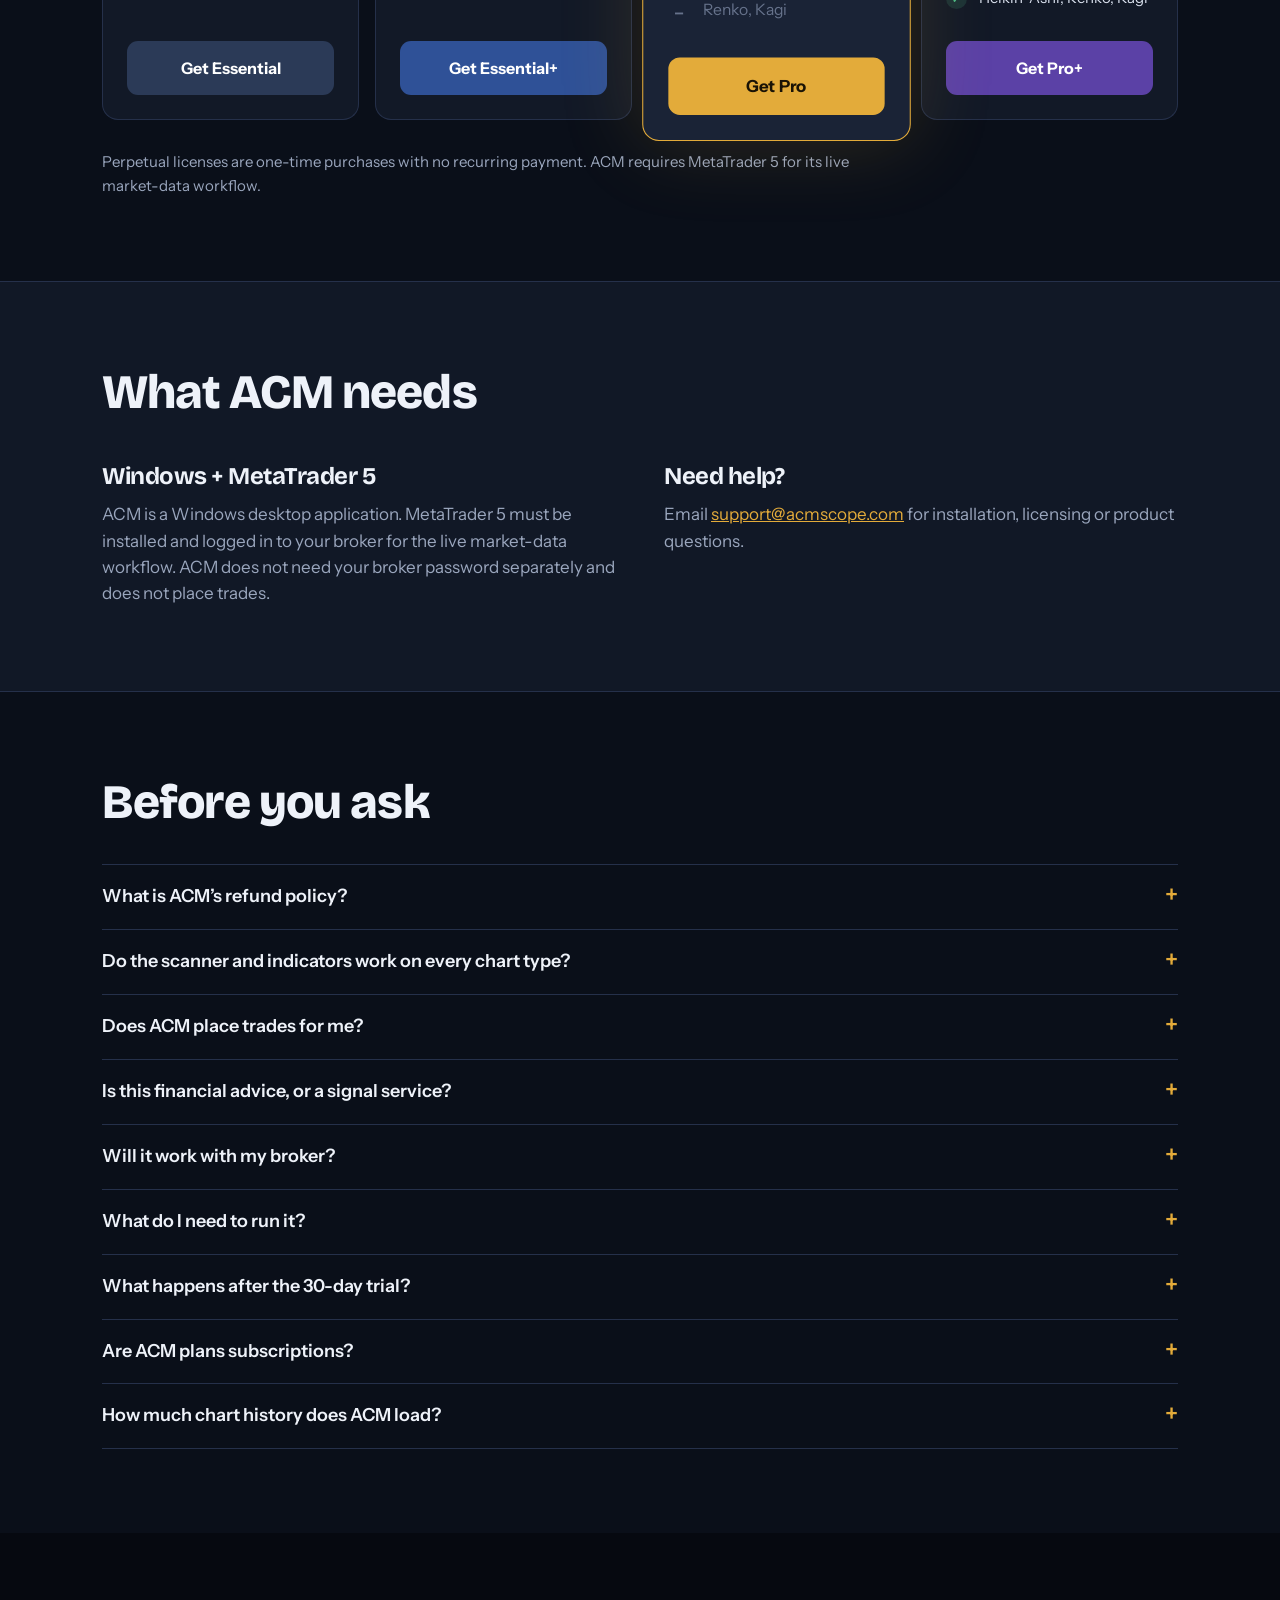
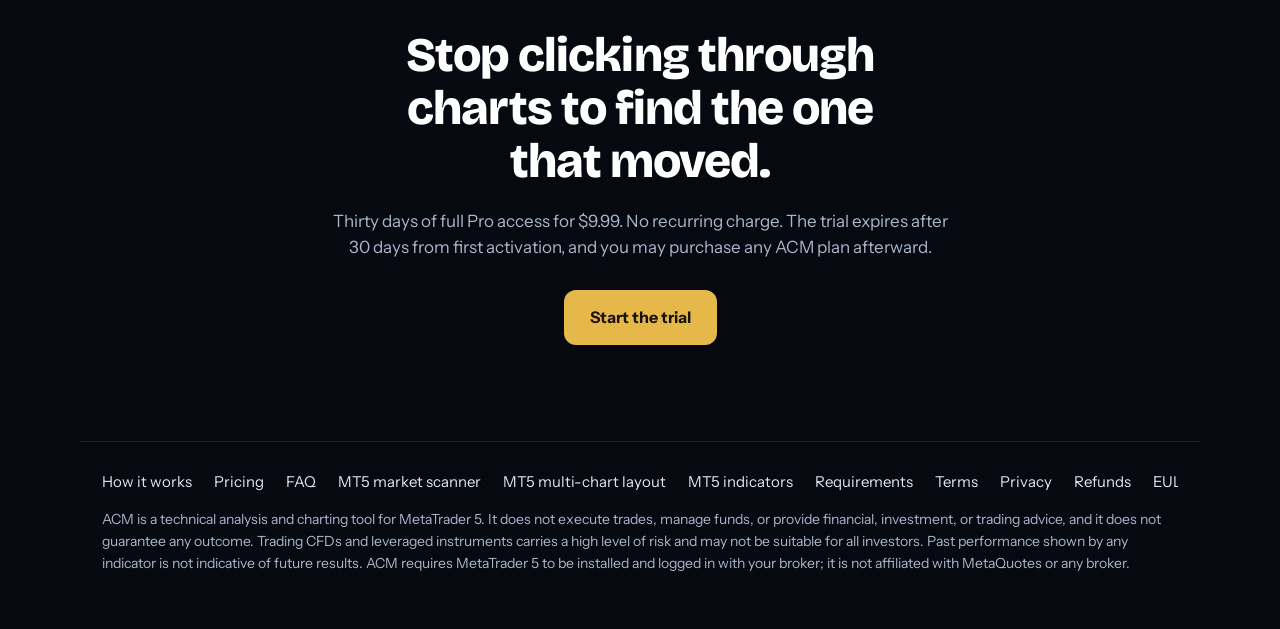
==== commit 32958aff: "Add files via upload" ====
--- a/index.html
+++ b/index.html
@@ -196,7 +196,7 @@
 <div class="feat"><div class="item in" style="animation-delay:0.70s"><div class="ic n"><em style="font-size:32px">∞</em><svg viewBox="0 0 72 72" fill="none" stroke-linecap="round"><circle cx="32" cy="32" r="22" stroke="#2fd6a4" stroke-width="4"/><path d="M32 6v8M32 50v8M6 32h8M50 32h8" stroke="#5ad0e8" stroke-width="3"/><path d="M24 40V26M32 42V22M40 38V28" stroke="#dff6ff" stroke-width="6"/><path d="M48 48l16 16" stroke="#2fd6a4" stroke-width="7"/></svg></div><h3>Market Indicator Scanner</h3><p>Unlimited symbols</p></div><div class="item in" style="animation-delay:0.82s"><div class="ic n"><em>16x</em><svg viewBox="0 0 72 72" fill="none"><rect x="4.0" y="4.0" width="12.5" height="12.5" rx="2" stroke="#3fe0d0" stroke-width="2"/><path d="M7.8 7.8v5.0M11.5 6.8v6.2" stroke="#2fd6a4" stroke-width="2" stroke-linecap="round"/><rect x="20.0" y="4.0" width="12.5" height="12.5" rx="2" stroke="#3fe0d0" stroke-width="2"/><path d="M23.8 7.8v5.0M27.5 6.8v6.2" stroke="#e5484d" stroke-width="2" stroke-linecap="round"/><rect x="36.0" y="4.0" width="12.5" height="12.5" rx="2" stroke="#3fe0d0" stroke-width="2"/><path d="M39.8 7.8v5.0M43.5 6.8v6.2" stroke="#3fe0d0" stroke-width="2" stroke-linecap="round"/><rect x="52.0" y="4.0" width="12.5" height="12.5" rx="2" stroke="#3fe0d0" stroke-width="2"/><path d="M55.8 7.8v5.0M59.5 6.8v6.2" stroke="#2fd6a4" stroke-width="2" stroke-linecap="round"/><rect x="4.0" y="20.0" width="12.5" height="12.5" rx="2" stroke="#3fe0d0" stroke-width="2"/><path d="M7.8 23.8v5.0M11.5 22.8v6.2" stroke="#e5484d" stroke-width="2" stroke-linecap="round"/><rect x="20.0" y="20.0" width="12.5" height="12.5" rx="2" stroke="#3fe0d0" stroke-width="2"/><path d="M23.8 23.8v5.0M27.5 22.8v6.2" stroke="#3fe0d0" stroke-width="2" stroke-linecap="round"/><rect x="36.0" y="20.0" width="12.5" height="12.5" rx="2" stroke="#3fe0d0" stroke-width="2"/><path d="M39.8 23.8v5.0M43.5 22.8v6.2" stroke="#2fd6a4" stroke-width="2" stroke-linecap="round"/><rect x="52.0" y="20.0" width="12.5" height="12.5" rx="2" stroke="#3fe0d0" stroke-width="2"/><path d="M55.8 23.8v5.0M59.5 22.8v6.2" stroke="#e5484d" stroke-width="2" stroke-linecap="round"/><rect x="4.0" y="36.0" width="12.5" height="12.5" rx="2" stroke="#3fe0d0" stroke-width="2"/><path d="M7.8 39.8v5.0M11.5 38.8v6.2" stroke="#3fe0d0" stroke-width="2" stroke-linecap="round"/><rect x="20.0" y="36.0" width="12.5" height="12.5" rx="2" stroke="#3fe0d0" stroke-width="2"/><path d="M23.8 39.8v5.0M27.5 38.8v6.2" stroke="#2fd6a4" stroke-width="2" stroke-linecap="round"/><rect x="36.0" y="36.0" width="12.5" height="12.5" rx="2" stroke="#3fe0d0" stroke-width="2"/><path d="M39.8 39.8v5.0M43.5 38.8v6.2" stroke="#e5484d" stroke-width="2" stroke-linecap="round"/><rect x="52.0" y="36.0" width="12.5" height="12.5" rx="2" stroke="#3fe0d0" stroke-width="2"/><path d="M55.8 39.8v5.0M59.5 38.8v6.2" stroke="#3fe0d0" stroke-width="2" stroke-linecap="round"/><rect x="4.0" y="52.0" width="12.5" height="12.5" rx="2" stroke="#3fe0d0" stroke-width="2"/><path d="M7.8 55.8v5.0M11.5 54.8v6.2" stroke="#2fd6a4" stroke-width="2" stroke-linecap="round"/><rect x="20.0" y="52.0" width="12.5" height="12.5" rx="2" stroke="#3fe0d0" stroke-width="2"/><path d="M23.8 55.8v5.0M27.5 54.8v6.2" stroke="#e5484d" stroke-width="2" stroke-linecap="round"/><rect x="36.0" y="52.0" width="12.5" height="12.5" rx="2" stroke="#3fe0d0" stroke-width="2"/><path d="M39.8 55.8v5.0M43.5 54.8v6.2" stroke="#3fe0d0" stroke-width="2" stroke-linecap="round"/><rect x="52.0" y="52.0" width="12.5" height="12.5" rx="2" stroke="#3fe0d0" stroke-width="2"/><path d="M55.8 55.8v5.0M59.5 54.8v6.2" stroke="#2fd6a4" stroke-width="2" stroke-linecap="round"/></svg></div><h3>4×4 Chart Layout</h3><p>Sixteen charts,<br>one clear view.</p></div><div class="item in" style="animation-delay:0.94s"><div class="ic n"><em>6x</em><svg viewBox="0 0 72 72" fill="none"><path d="M14 34a22 22 0 0 1 38-14M58 38a22 22 0 0 1-38 14" stroke="#dff6ff" stroke-width="4" stroke-linecap="round"/><path d="M28 24l18 12-18 12z" fill="#2fd6a4"/><path d="M10 66V58M22 66V54M34 66V56M46 66V52M58 66V58" stroke="#3fe0d0" stroke-width="4" stroke-linecap="round"/></svg></div><h3>Bar Replay</h3><p>6 charts<br>(Any symbol/timeframe)</p></div><div class="item in" style="animation-delay:1.06s"><div class="ic"><svg viewBox="0 0 80 80" fill="none" stroke-linecap="round"><text x="40" y="34" text-anchor="middle" font-size="48" font-weight="800" fill="#fff" font-family="Arial">∞</text><path d="M8 46q10-10 20 0t20 0 24-4" stroke="#2fd6a4" stroke-width="4"/><path d="M8 58q10-10 20 0t20 0 24-4" stroke="#f2c230" stroke-width="4"/><path d="M8 70q10-10 20 0t20 0 24-4" stroke="#3f8cff" stroke-width="4"/></svg></div><h3>Simultaneous Indicators</h3><p>Combine unlimited<br>indicators at once.</p></div><div class="item in" style="animation-delay:1.18s"><div class="ic n"><em>7x</em><svg viewBox="0 0 72 72" fill="none" stroke-linecap="round"><path d="M16 22v34M32 14v30M48 26v34" stroke="#3fe0d0" stroke-width="3"/><rect x="11" y="30" width="10" height="16" fill="#2fd6a4"/><rect x="27" y="20" width="10" height="16" fill="#e5484d"/><rect x="43" y="34" width="10" height="16" fill="#2fd6a4"/><path d="M6 52L26 36l14 10L66 16" stroke="#f2c230" stroke-width="4" stroke-linejoin="round"/></svg></div><h3>Chart Types</h3><p>Candles, line, line+markers, step line, Heikin-Ashi, Renko, Kagi</p></div><div class="item in" style="animation-delay:1.30s"><div class="ic n"><em style="font-size:32px">∞</em><svg viewBox="0 0 80 80"><circle cx="40" cy="16" r="10" fill="#2fb36b"/><ellipse cx="24" cy="50" rx="17" ry="14" fill="#f2c230"/><ellipse cx="56" cy="50" rx="17" ry="14" fill="#3f8cff"/><circle cx="40" cy="40" r="9" fill="#0c182b" stroke="#dff6ff" stroke-width="3"/></svg></div><h3>MT5</h3><p>Unlimited position symbols<br>shown from MT5</p></div></div>
 <div class="tag t1">MetaTrader 5</div><div class="tag t2">With ACM</div>
 <div class="badge"><svg width="46" height="46" viewBox="0 0 48 48" fill="none" stroke="#062018" stroke-width="4" stroke-linecap="round" stroke-linejoin="round"><path d="M8 22a16 16 0 0 1 28-8"/><path d="M36 6v8h-8"/><path d="M40 26a16 16 0 0 1-28 8"/><path d="M12 42v-8h8"/></svg></div>
-<div class="persp"><div class="card"><div class="face f1"><img src="assets/img/hero-card-mt5.webp" alt="MetaTrader 5"></div><div class="face f2"><img src="assets/img/hero-card-acm.webp" alt="ACM on MetaTrader 5"></div></div></div>
+<div class="persp"><div class="card"><div class="face f1"><img src="assets/img/hero-card-mt5.webp" alt="MetaTrader 5"></div><div class="face f2"><img src="assets/img/v5-hero-card-acm.webp" alt="ACM on MetaTrader 5"></div></div></div>
 </div></div>
 <div class="facts"><div><b>One-time license</b><span>No recurring payment.</span></div><div><b>Any MT5 broker</b><span>Demo or live account.</span></div><div><b>21 timeframes</b><span>On every plan.</span></div><div><b>Never places trades</b><span>Reads market data only.</span></div></div>
 </div></div>
@@ -207,7 +207,7 @@
 <div class="two"><h3>Too many charts. Too much manual checking.</h3><p style="margin:0">You can tile charts and load indicators natively — that part's fine. What's missing is anything that looks at your whole list of instruments and tells you which ones need attention. So you still open each chart yourself, on every timeframe you care about, one at a time.</p></div>
 <h3 style="margin-top:80px">From open terminal to shortlist</h3>
 <div class="steps"><div class="step"><i>1</i><h3>Open MetaTrader 5</h3><p>Log in to your broker as usual. ACM finds the running terminal on its own.</p></div><div class="step"><i>2</i><h3>ACM matches your instruments</h3><p>It works out how your broker names each one, whatever the suffix.</p></div><div class="step"><i>3</i><h3>See what deserves attention</h3><p>The studies you choose, across nine timeframes, reduce to one verdict per instrument: bullish, bearish, or mixed.</p></div></div>
-<div class="media after"><img src="assets/img/acm-mt5-before-after-v2.webp" width="2048" height="900" loading="lazy" decoding="async" alt="Before and after comparison: MT5 chart workflow first, then ACM analysis workflow"></div>
+<div class="media after"><img src="assets/img/v4-before-after.webp" width="2048" height="900" loading="lazy" decoding="async" alt="Before and after comparison: MT5 chart workflow first, then ACM analysis workflow"></div>
 </div></section>
 
 <section id="how-it-works"><div class="w">
@@ -215,15 +215,15 @@
 <p class="lede">MT5 makes you manage separate chart windows. ACM puts the context into one workspace: from 1×1 to 4×4, with every panel able to use its own symbol and timeframe. See the bigger picture without losing the detail.</p>
 <div class="two"><div><h3>Every layout stays in one place.</h3><p>Start with a single chart or expand to a 4×4 board. Each panel can use its own instrument and timeframe, so you can compare markets without filling your desktop with separate MT5 windows.</p>
 <ul class="b"><li>1×1 through 4×4 layouts</li><li>Up to 16 panels in one workspace</li><li>Each panel has its own symbol and timeframe</li></ul></div>
-<div class="media"><img src="assets/img/layouts-cycle.webp" width="1400" height="660" loading="lazy" decoding="async" alt="ACM cycling through chart layouts from 1x1 up to 4x4, with each panel on its own symbol and timeframe"></div></div>
+<div class="media"><img src="assets/img/v4-layouts.webp" width="1600" height="815" loading="lazy" decoding="async" alt="ACM switching between chart layouts: 1x1, 2x1, 2x2 and 3x3"></div></div>
 </div></section>
 
 <section class="alt"><div class="w">
 <h2>It shows its work, not just a badge</h2>
 <p class="lede">Most market scanners give you a colored label and leave you to trust it. ACM shows the reasoning behind every verdict, at whatever depth you want to see.</p>
-<div class="srow"><div><h3>Every instrument, one board</h3><p>The scanner panel runs the technical studies you choose across nine timeframes, for every instrument your plan covers, and reduces it to a single verdict: bullish, bearish, or mixed.</p><ul class="b"><li>Price, today's move, and performance from one week to one year</li><li>How many of your chosen studies agree</li><li>Directional cards pulse gently so your eye goes straight to them</li></ul></div><div class="media"><video muted loop playsinline preload="none" width="1280" height="720" poster="assets/img/01the-snapshot-poster.webp"><source src="assets/img/01the-snapshot.mp4" type="video/mp4"></video></div></div>
-<div class="srow rev"><div><h3>How long has this actually been true?</h3><p>Instead of just "bullish," ACM tells you it's been bullish for two hours and fourteen minutes, and what it was before that. Divergences — early signs a move is losing steam — are tracked across every timeframe in the same grid.</p><ul class="b"><li>State-change history per instrument, not a static label</li><li>Price-vs-momentum divergence, mapped across nine timeframes at once</li><li>See at a glance which timeframes agree and which are warning you</li></ul></div><div class="media"><img src="assets/img/scanner-detail.jpg" width="1424" height="1306" loading="lazy" decoding="async" alt="Detailed breakdown of a single instrument across nine timeframes with a divergence grid"></div></div>
-<div class="srow"><div><h3>Instrument, then timeframe, then indicator</h3><p>From the all-timeframe view above, drill into a single timeframe — say M30 on BTCUSD — and every one of your chosen indicators explains itself in a sentence, with its own verdict. Tap any row to expand it further: the golden cross, the exact squeeze percentage, when the divergence fired.</p><ul class="b"><li>Symbol → timeframe → indicator, three taps deep, never a black box</li><li>Your chosen studies, each with a one-line explanation of what it's seeing</li><li>Expand any indicator for the underlying numbers — crossovers, bars since, divergence age</li></ul></div><div class="media"><video muted loop playsinline preload="none" width="1280" height="720" poster="assets/img/03the-reasoning-poster.webp"><source src="assets/img/03the-reasoning.mp4" type="video/mp4"></video></div></div>
+<div class="srow"><div><h3>Every instrument, one board</h3><p>The scanner panel runs the technical studies you choose across nine timeframes, for every instrument your plan covers, and reduces it to a single verdict: bullish, bearish, or mixed.</p><ul class="b"><li>Price, today's move, and performance from one week to one year</li><li>How many of your chosen studies agree</li><li>Directional cards pulse gently so your eye goes straight to them</li></ul></div><div class="media"><video muted loop playsinline preload="none" width="976" height="830" poster="assets/img/v3-scanner-board-poster.webp"><source src="assets/img/v3-scanner-board.mp4" type="video/mp4"></video></div></div>
+<div class="srow rev"><div><h3>How long has this actually been true?</h3><p>Instead of just "bullish," ACM tells you it's been bullish for two hours and fourteen minutes, and what it was before that. Divergences — early signs a move is losing steam — are tracked across every timeframe in the same grid.</p><ul class="b"><li>State-change history per instrument, not a static label</li><li>Price-vs-momentum divergence, mapped across nine timeframes at once</li><li>See at a glance which timeframes agree and which are warning you</li></ul></div><div class="media"><img src="assets/img/v3-scanner-detail.webp" width="772" height="656" loading="lazy" decoding="async" alt="Detailed breakdown of a single instrument across nine timeframes with a divergence grid"></div></div>
+<div class="srow"><div><h3>Instrument, then timeframe, then indicator</h3><p>From the all-timeframe view above, drill into a single timeframe — say M30 on BTCUSD — and every one of your chosen indicators explains itself in a sentence, with its own verdict. Tap any row to expand it further: the golden cross, the exact squeeze percentage, when the divergence fired.</p><ul class="b"><li>Symbol → timeframe → indicator, three taps deep, never a black box</li><li>Your chosen studies, each with a one-line explanation of what it's seeing</li><li>Expand any indicator for the underlying numbers — crossovers, bars since, divergence age</li></ul></div><div class="media"><video muted loop playsinline preload="none" width="976" height="830" poster="assets/img/v3-scanner-reasons-poster.webp"><source src="assets/img/v3-scanner-reasons.mp4" type="video/mp4"></video></div></div>
 <div class="chips" id="chips"><span>EMA 21/50/200</span><span>SMA 50/100/200</span><span>Godmode RSI</span><span>VMC Cipher B</span><span>SMC Structure</span><span>MACD</span><span>S/R + Breaks</span><span>VWAP</span><span>Supertrend</span><span>MFI</span><span>Volume Profile</span><span>SMC Zones</span><span>Volume</span><span>ADX / DMI (14)</span><span>Stochastic (5, 3, 3)</span><span>OBV</span></div>
 <p class="note">You choose which indicators feed the scanner's Bullish/Bearish/Mixed verdict, from 13: EMA 21/50/200, SMA 50/100/200, Godmode RSI, VMC Cipher B, SMC Structure, MACD, S/R + Breaks, VWAP, Supertrend, MFI, ADX / DMI, Stochastic and OBV. Volume Profile, SMC Zones and Volume are chart tools without a directional read. All 16 are available to attach manually. <a href="mt5-indicators" style="color:var(--acc)">See the indicators on a BTCUSD chart</a>.</p>
 </div></section>
@@ -231,7 +231,7 @@
 <section><div class="w">
 <h2>Rewind multiple markets at the same time</h2>
 <p class="lede">Step backward through price history and replay it forward, with your indicators recalculating candle by candle — no look-ahead, no repainting. The Market Indicator Scanner is paused and hidden during replay so it can never report live figures beside a historical chart.</p>
-<div class="two" style="align-items:center"><div><h3>One replay clock. Multiple markets.</h3><p>For example, Pro+ can replay US30 M30, XAUUSD M15, DXY D1 and EURUSD H1 simultaneously, with one shared replay clock.</p><ul class="b"><li>Step back through history 1 or 10 bars at a time, then play forward frame by frame or at speed</li><li>Configure each replay chart with any symbol and timeframe</li><li>One replay clock keeps all charts synchronized, even across different symbols and timeframes</li><li>Replay supports up to 1 / 2 / 4 / 6 charts depending on your plan</li><li>See exactly when a verdict flips, not just that it did</li><li>Essential: 1 chart · Essential+: 2 · Pro: 4 · Pro+: 6</li></ul></div><div class="media"><video muted loop playsinline preload="none" width="852" height="480" poster="assets/img/replay6charts-poster.webp" aria-label="Replay mode in action, stepping through historical price action while indicators recalculate"><source src="assets/img/replay6charts.mp4" type="video/mp4"></video></div></div>
+<div class="two" style="grid-template-columns:minmax(0,1fr)"><div><h3>One replay clock. Multiple markets.</h3><p>For example, Pro+ can replay US30 M30, XAUUSD M15, DXY D1 and EURUSD H1 simultaneously, with one shared replay clock.</p><ul class="b"><li>Step back through history 1 or 10 bars at a time, then play forward frame by frame or at speed</li><li>Configure each replay chart with any symbol and timeframe</li><li>One replay clock keeps all charts synchronized, even across different symbols and timeframes</li><li>Replay supports up to 1 / 2 / 4 / 6 charts depending on your plan</li><li>See exactly when a verdict flips, not just that it did</li><li>Essential: 1 chart · Essential+: 2 · Pro: 4 · Pro+: 6</li></ul></div><div class="media" style="order:-1"><video muted loop playsinline preload="none" width="1600" height="762" poster="assets/img/v5-replay-poster.webp" aria-label="Bar Replay on four one-hour charts: Gold, Silver, Bitcoin and QQQ"><source src="assets/img/v5-replay.mp4" type="video/mp4"></video></div></div>
 </div></section>
 
 <section class="alt" id="chart-types"><div class="w">
@@ -280,7 +280,7 @@
 <div><h3>Need help?</h3><p>Email <a href="mailto:support@acmscope.com">support@acmscope.com</a> for installation, licensing or product questions.</p></div></div>
 </div></section>
 
-<section id="faq"><div class="w"><h2>Before you ask</h2><div style="margin-top:36px" id="faqs"><details id="refunds"><summary>What is ACM’s refund policy?</summary><p>ACM is digital software delivered electronically, so perpetual license purchases are generally non-refundable. The optional 30-Day Pro Trial lets you evaluate ACM before you buy; choosing not to use it does not create an automatic right to a refund.</p><p>A refund may be considered if a genuine technical defect stops ACM from working substantially as described and reasonable technical support cannot resolve it. Refunds are not provided for change of mind, not using the trial, misunderstanding features or plan limits, incompatibility with your computer or MT5/broker setup, insufficient broker data or history, or dissatisfaction with trading results.</p><p>This policy does not affect any mandatory consumer rights that apply where you live.</p></details><details><summary>Do the scanner and indicators work on every chart type?</summary><p>On candles, line, line+markers and step line — yes, fully. Heikin-Ashi, Renko and Kagi are display-only chart types: they're built from averaged prices or price movement rather than real traded prices, so indicators and the scanner switch off automatically on those, regardless of your plan. Switch back to candles to use them again.</p></details><details><summary>Does ACM place trades for me?</summary><p>No. ACM never places a trade and never touches your account balance. It reads market data through your MetaTrader 5 terminal and shows you what the technical studies currently say — what you do with that is entirely up to you.</p></details><details><summary>Is this financial advice, or a signal service?</summary><p>No. ACM doesn't tell you what to buy or sell, and it doesn't predict the future. It summarizes what a set of established technical studies currently show, on the markets you've already chosen to follow, and flags when that picture changes.</p></details><details><summary>Will it work with my broker?</summary><p>If your broker gives you MetaTrader 5, yes. ACM detects whichever MT5 terminal is running on your machine and automatically works out how your broker names each instrument, so the same install works unmodified across brokers.</p></details><details><summary>What do I need to run it?</summary><p>A Windows PC with MetaTrader 5 installed and logged in to your broker. Installation is a normal setup wizard — no coding, no command line.</p></details><details><summary>What happens after the 30-day trial?</summary><p>The trial is $9.99 for 30 days from first activation. There is no automatic renewal or recurring charge. After the trial expires, you may purchase any ACM plan.</p></details><details><summary>Are ACM plans subscriptions?</summary><p>No. The launch plans are one-time perpetual licenses with no recurring payment. The Pro 30-day trial is also a one-time purchase; it expires 30 days after first activation.</p></details><details><summary>How much chart history does ACM load?</summary><p>ACM loads up to 2,000 recent candles per chart panel. The amount of historical data available can also depend on the history MT5 has downloaded for that symbol and timeframe.</p></details></div></div></section>
+<section id="faq"><div class="w"><h2>Before you ask</h2><div style="margin-top:36px" id="faqs"><details id="refunds"><summary>What is ACM’s refund policy?</summary><p>ACM is digital software delivered electronically. All purchases, including perpetual licenses and the 30-Day Pro Trial, are non-refundable, except in limited cases or where the law requires otherwise.</p><p>Refunds are not provided for change of mind, not using the trial or your license, misunderstanding of features or plan limits, incompatibility with your computer or MT5/broker setup, insufficient broker data or history, or dissatisfaction with trading results.</p><p>A refund may be considered where a reproducible defect in ACM prevents it from functioning substantially as described and cannot be resolved with reasonable technical support. Duplicate purchases made by mistake will be reviewed.</p><p>This policy does not affect any mandatory consumer rights applicable to your location. <a href="refunds.html" style="color:var(--acc)">Read the full Refund Policy</a>.</p></details><details><summary>Do the scanner and indicators work on every chart type?</summary><p>On candles, line, line+markers and step line — yes, fully. Heikin-Ashi, Renko and Kagi are display-only chart types: they're built from averaged prices or price movement rather than real traded prices, so indicators and the scanner switch off automatically on those, regardless of your plan. Switch back to candles to use them again.</p></details><details><summary>Does ACM place trades for me?</summary><p>No. ACM never places a trade and never touches your account balance. It reads market data through your MetaTrader 5 terminal and shows you what the technical studies currently say — what you do with that is entirely up to you.</p></details><details><summary>Is this financial advice, or a signal service?</summary><p>No. ACM doesn't tell you what to buy or sell, and it doesn't predict the future. It summarizes what a set of established technical studies currently show, on the markets you've already chosen to follow, and flags when that picture changes.</p></details><details><summary>Will it work with my broker?</summary><p>If your broker gives you MetaTrader 5, yes. ACM detects whichever MT5 terminal is running on your machine and automatically works out how your broker names each instrument, so the same install works unmodified across brokers.</p></details><details><summary>What do I need to run it?</summary><p>A Windows PC with MetaTrader 5 installed and logged in to your broker. Installation is a normal setup wizard — no coding, no command line.</p></details><details><summary>What happens after the 30-day trial?</summary><p>The trial is $9.99 for 30 days from first activation. There is no automatic renewal or recurring charge. After the trial expires, you may purchase any ACM plan.</p></details><details><summary>Are ACM plans subscriptions?</summary><p>No. The launch plans are one-time perpetual licenses with no recurring payment. The Pro 30-day trial is also a one-time purchase; it expires 30 days after first activation.</p></details><details><summary>How much chart history does ACM load?</summary><p>ACM loads up to 2,000 recent candles per chart panel. The amount of historical data available can also depend on the history MT5 has downloaded for that symbol and timeframe.</p></details></div></div></section>
 
 <div class="cta"><div class="w"><h2>Stop clicking through charts to find the one that moved.</h2><p>Thirty days of full Pro access for $9.99. No recurring charge. The trial expires after 30 days from first activation, and you may purchase any ACM plan afterward.</p><a class="btn" href="#pricing">Start the trial</a></div></div>
 
